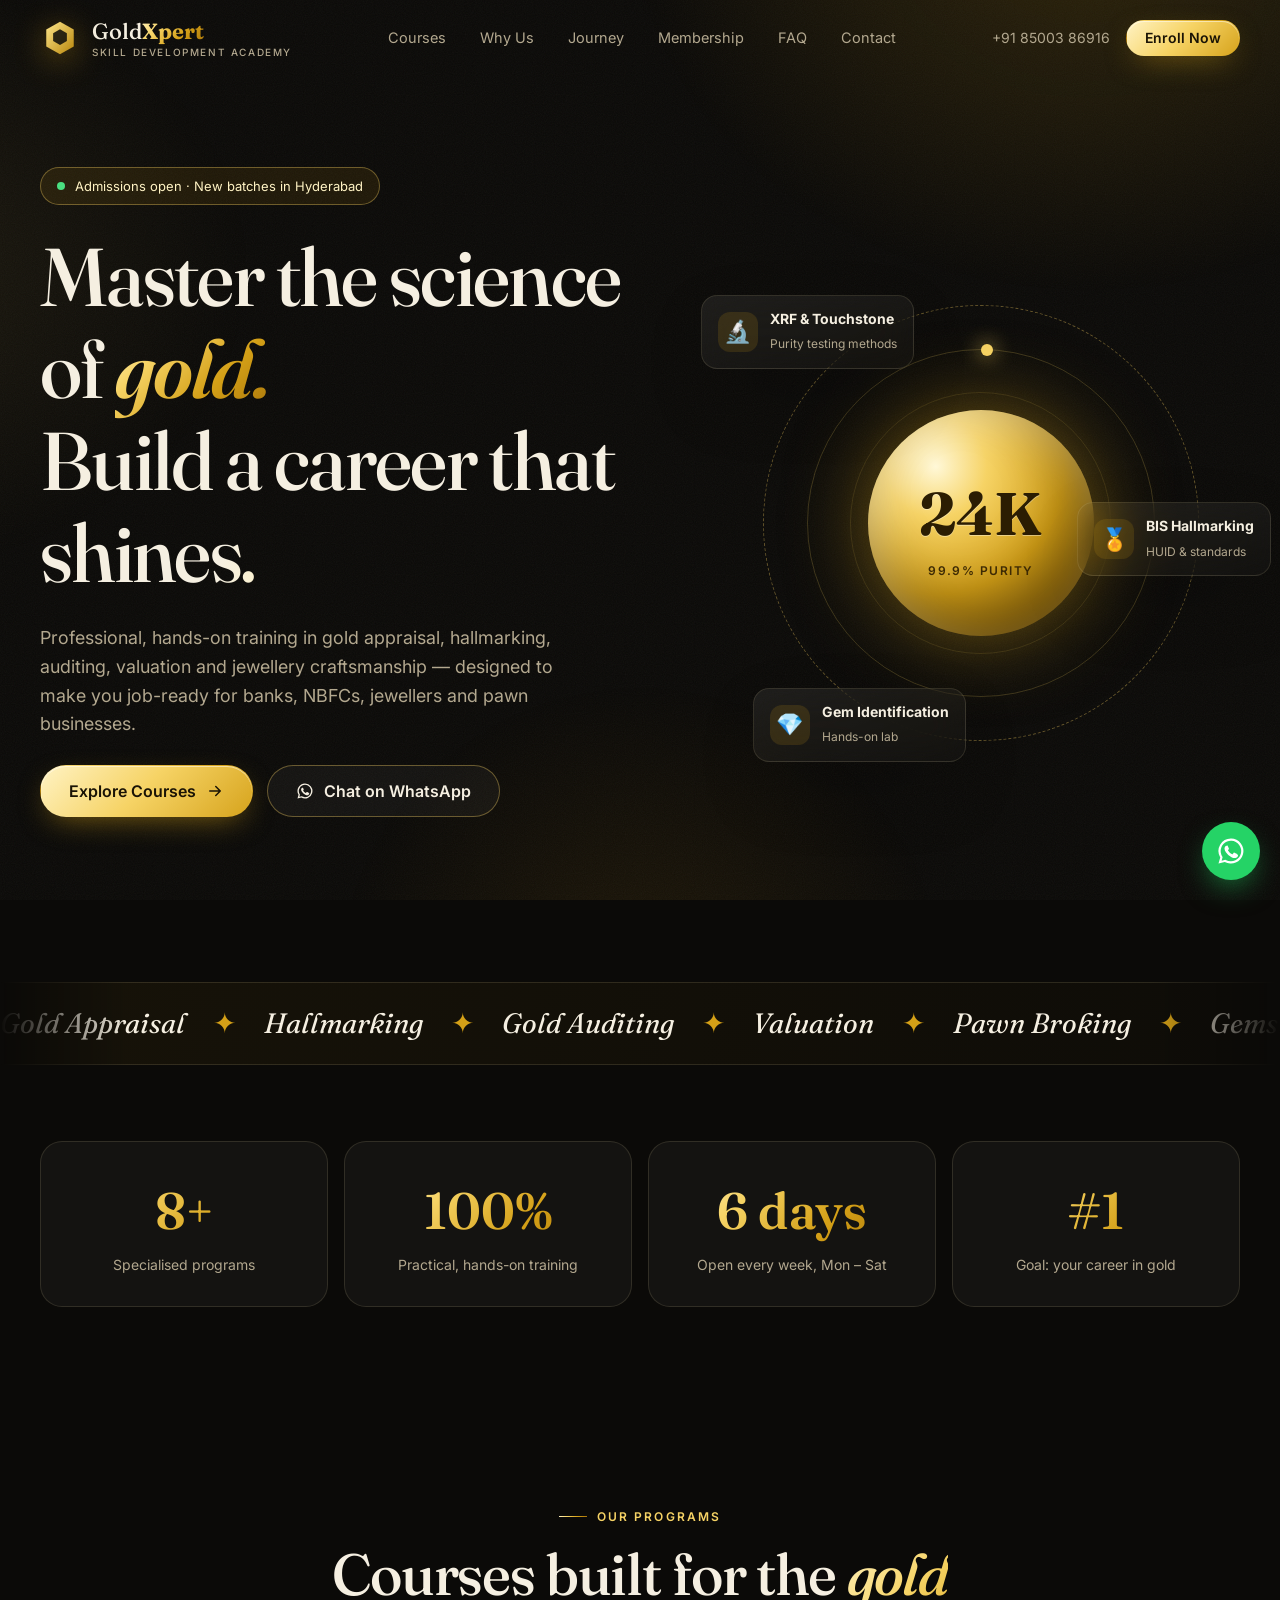
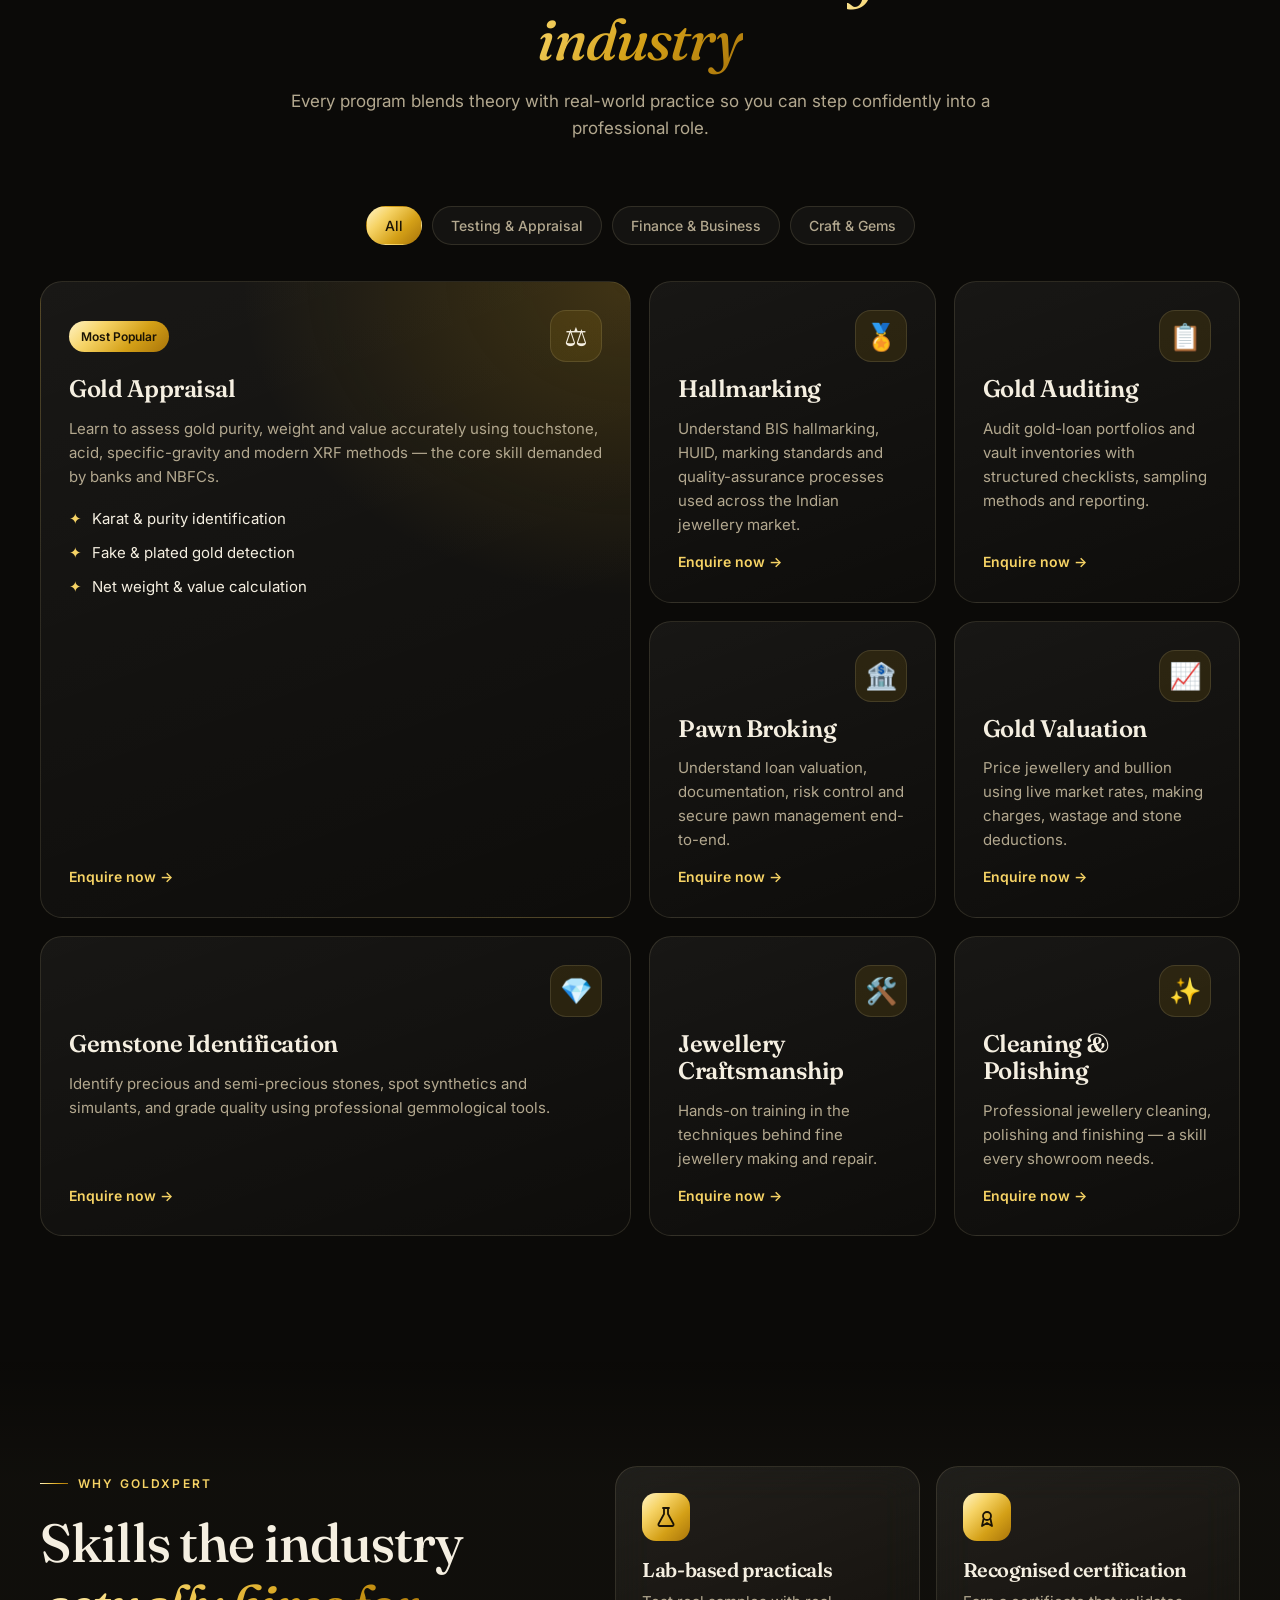
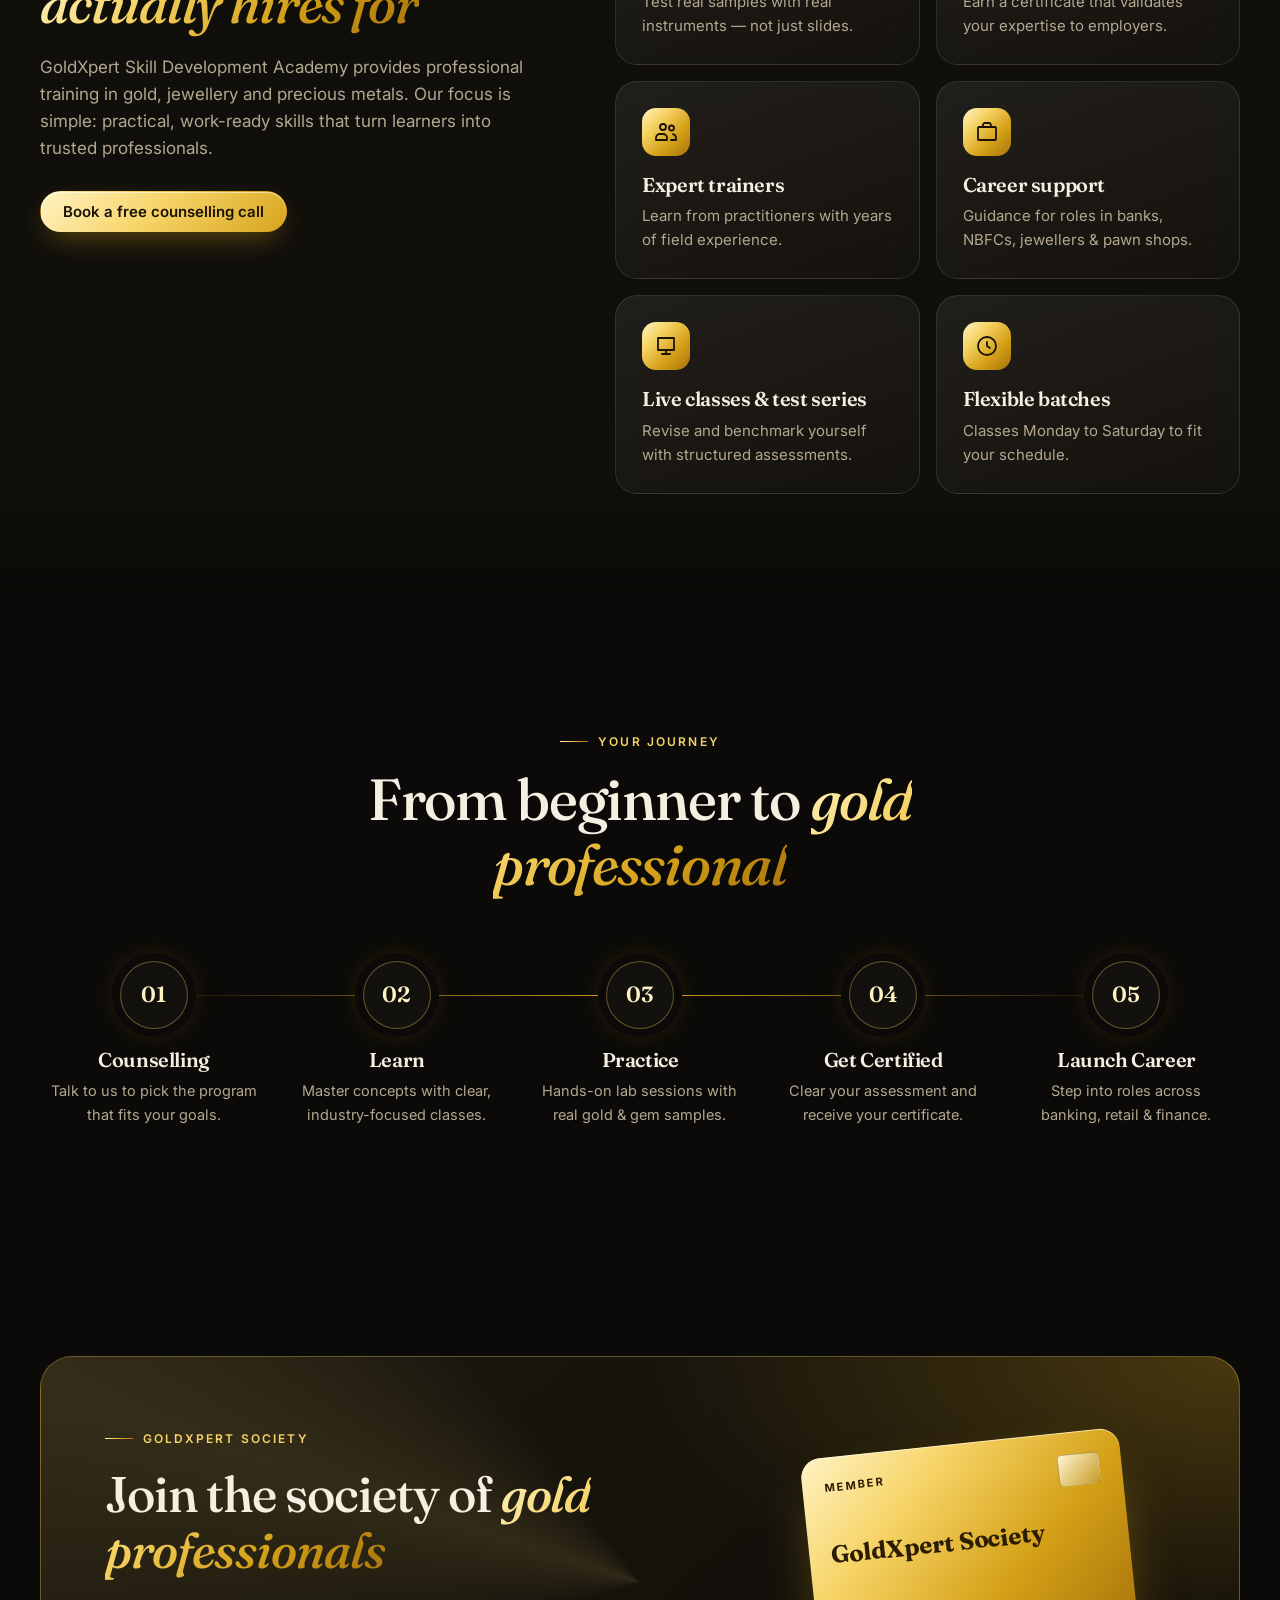
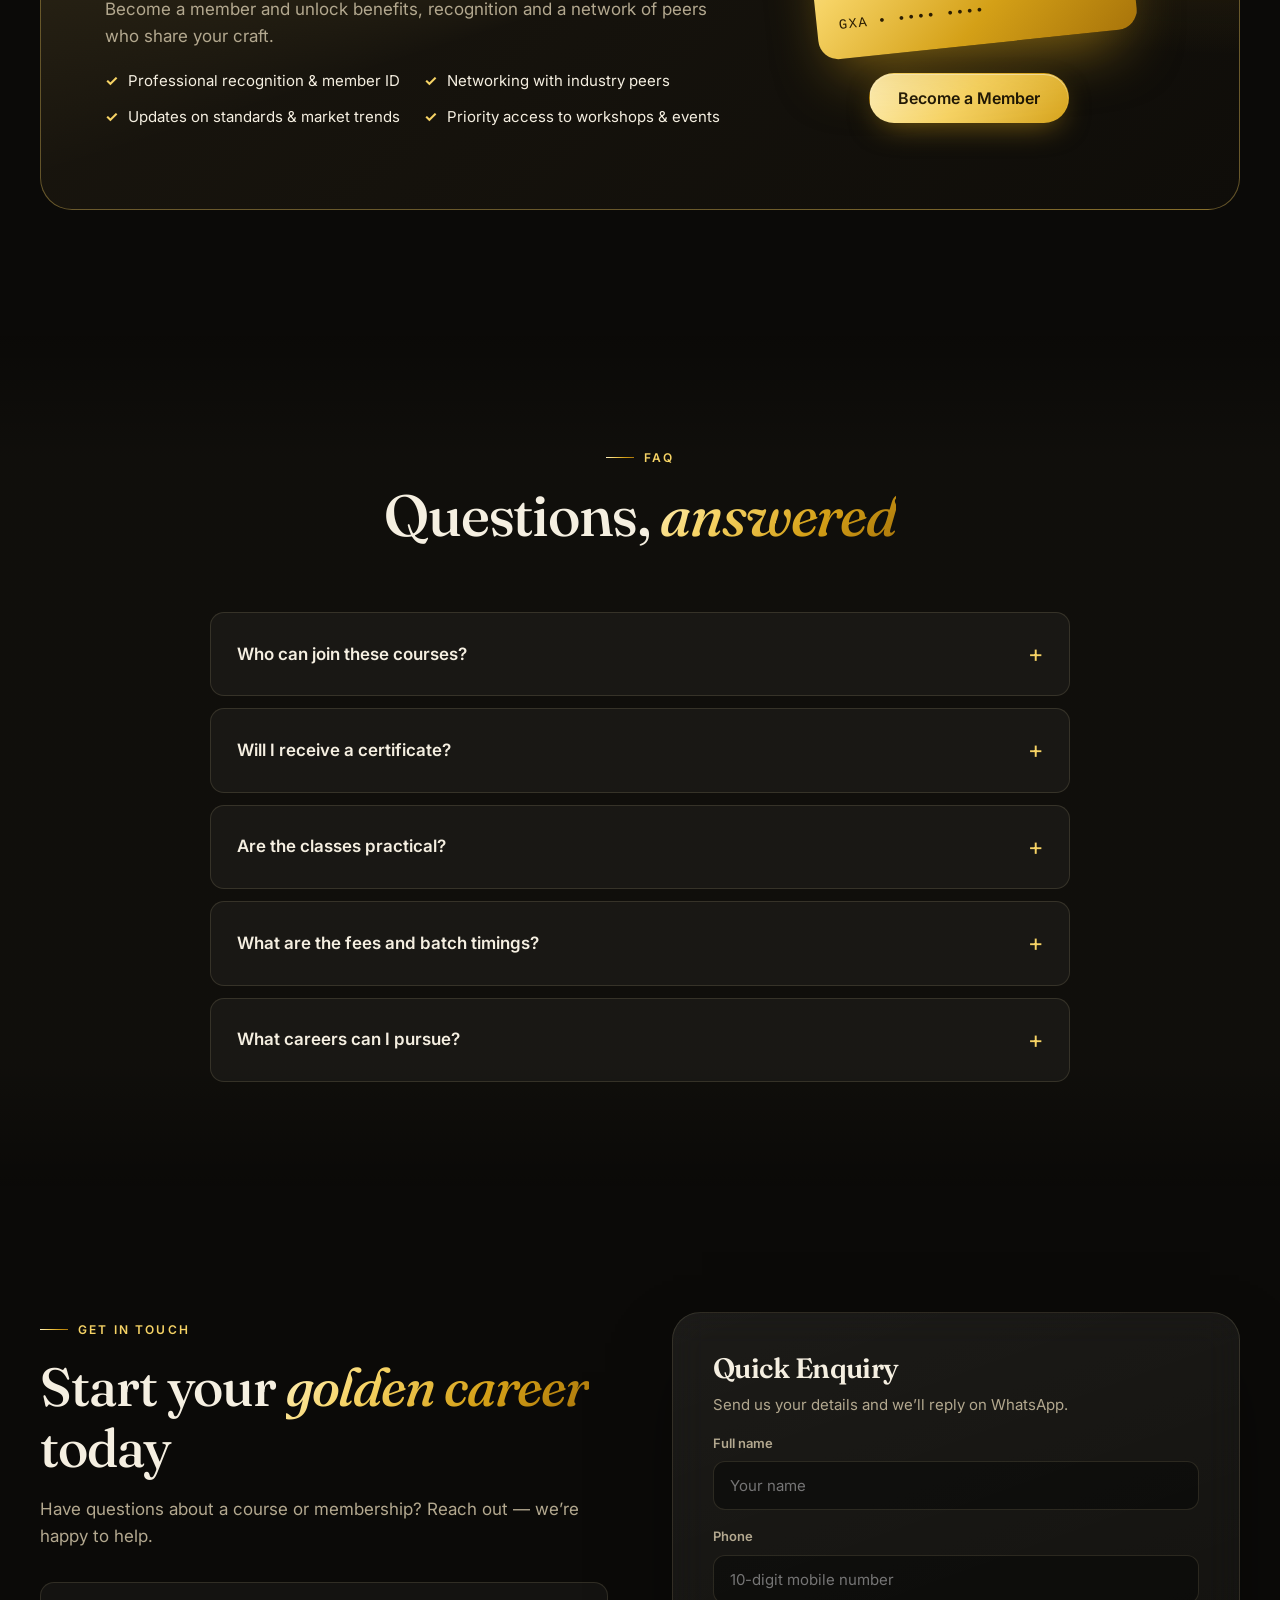
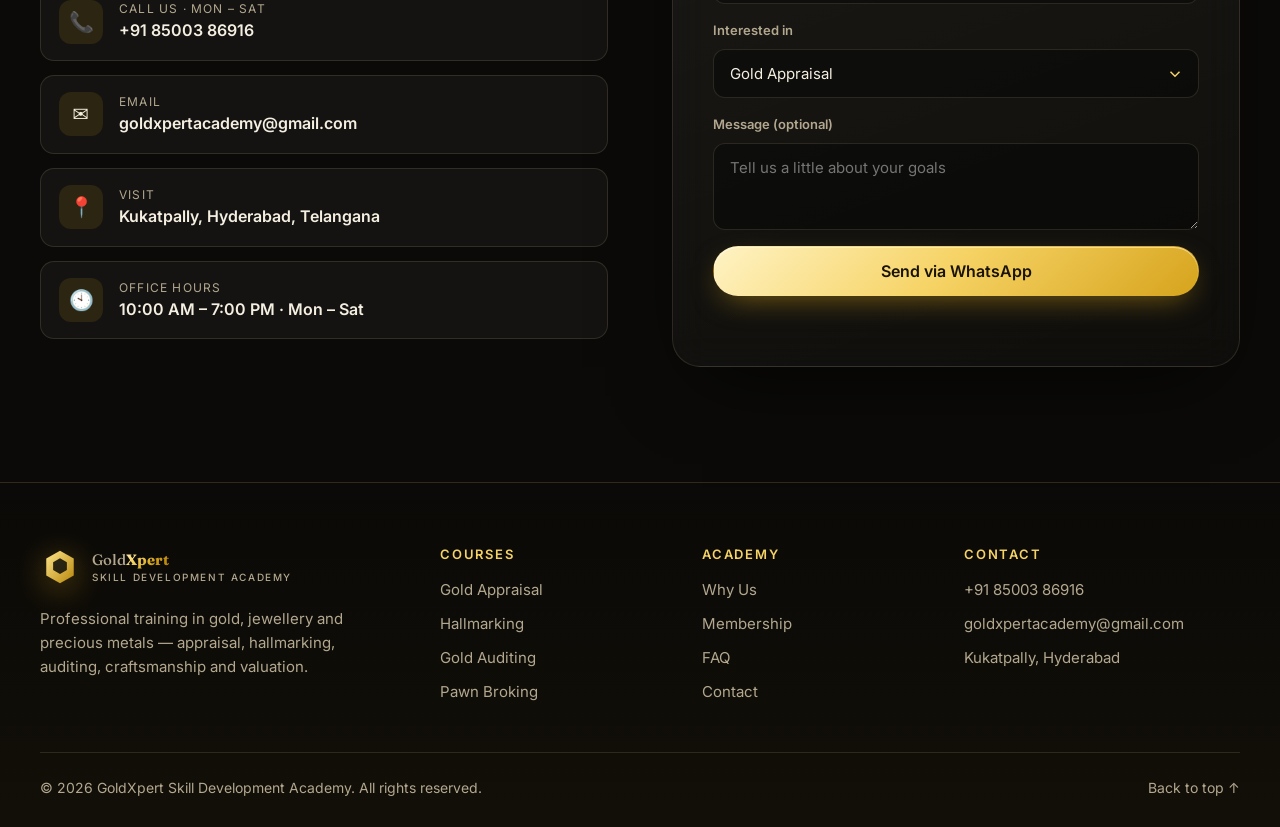
==== index.html @ f08e5801 "Redesign GoldXpert Academy website with modern luxury theme Single-page responsive site: hero, cours" ====
<!DOCTYPE html>
<html lang="en">
<head>
  <meta charset="UTF-8" />
  <meta name="viewport" content="width=device-width, initial-scale=1.0" />
  <title>GoldXpert Skill Development Academy | Gold Appraisal, Hallmarking & Valuation Training</title>
  <meta name="description" content="GoldXpert Skill Development Academy, Hyderabad — professional, practical training in gold appraisal, hallmarking, auditing, valuation, pawn broking, gemstone identification and jewellery craftsmanship." />
  <meta name="theme-color" content="#0b0a08" />
  <meta property="og:title" content="GoldXpert Skill Development Academy" />
  <meta property="og:description" content="Become a certified gold professional. Practical courses in appraisal, hallmarking, auditing & valuation." />
  <meta property="og:type" content="website" />
  <meta property="og:url" content="https://goldxpertacademy.com/" />
  <link rel="icon" href="data:image/svg+xml,<svg xmlns='http://www.w3.org/2000/svg' viewBox='0 0 64 64'><defs><linearGradient id='g' x1='0' y1='0' x2='1' y2='1'><stop offset='0' stop-color='%23fde68a'/><stop offset='1' stop-color='%23b8860b'/></linearGradient></defs><rect width='64' height='64' rx='16' fill='%230b0a08'/><path d='M32 10l18 10v24L32 54 14 44V20z' fill='url(%23g)'/></svg>" />
  <link rel="preconnect" href="https://fonts.googleapis.com" />
  <link rel="preconnect" href="https://fonts.gstatic.com" crossorigin />
  <link href="https://fonts.googleapis.com/css2?family=Fraunces:ital,opsz,wght@0,9..144,400..800;1,9..144,400..700&family=Inter:wght@400;500;600;700&display=swap" rel="stylesheet" />
  <link rel="stylesheet" href="styles.css" />
</head>
<body>
  <div class="bg-noise" aria-hidden="true"></div>
  <div class="bg-glow" aria-hidden="true"></div>

  <!-- ===== Header ===== -->
  <header class="nav" id="top">
    <div class="container nav__inner">
      <a href="#top" class="brand" aria-label="GoldXpert Academy home">
        <span class="brand__mark" aria-hidden="true">
          <svg viewBox="0 0 64 64"><defs><linearGradient id="bm" x1="0" y1="0" x2="1" y2="1"><stop offset="0" stop-color="#fde68a"/><stop offset="1" stop-color="#b8860b"/></linearGradient></defs><path d="M32 6l22 12.5v27L32 58 10 45.5v-27z" fill="url(#bm)"/><path d="M32 18l11 6.3v12.4L32 43l-11-6.3V24.3z" fill="#0b0a08" opacity=".85"/></svg>
        </span>
        <span class="brand__text"><span>Gold<b>Xpert</b></span><small>Skill Development Academy</small></span>
      </a>

      <nav class="nav__links" id="navLinks" aria-label="Primary">
        <a href="#courses">Courses</a>
        <a href="#why">Why Us</a>
        <a href="#journey">Journey</a>
        <a href="#membership">Membership</a>
        <a href="#faq">FAQ</a>
        <a href="#contact">Contact</a>
        <a href="#contact" class="btn btn--gold nav__cta-mobile">Enroll Now</a>
      </nav>

      <div class="nav__actions">
        <a href="tel:+918500386916" class="nav__phone">+91 85003 86916</a>
        <a href="#contact" class="btn btn--gold btn--sm">Enroll Now</a>
        <button class="nav__toggle" id="navToggle" aria-label="Open menu" aria-expanded="false" aria-controls="navLinks">
          <span></span><span></span>
        </button>
      </div>
    </div>
  </header>

  <main>
    <!-- ===== Hero ===== -->
    <section class="hero">
      <div class="container hero__grid">
        <div class="hero__copy">
          <span class="pill reveal"><span class="pill__dot"></span> Admissions open · New batches in Hyderabad</span>
          <h1 class="hero__title reveal">
            Master the science of <em class="text-gold">gold.</em><br />
            Build a career that <span class="shine">shines.</span>
          </h1>
          <p class="hero__lead reveal">
            Professional, hands-on training in gold appraisal, hallmarking, auditing, valuation and
            jewellery craftsmanship — designed to make you job-ready for banks, NBFCs, jewellers and pawn businesses.
          </p>
          <div class="hero__ctas reveal">
            <a href="#courses" class="btn btn--gold btn--lg">Explore Courses
              <svg viewBox="0 0 24 24" aria-hidden="true"><path d="M5 12h14M13 6l6 6-6 6" /></svg>
            </a>
            <a href="https://wa.me/918500386916?text=Hi%20GoldXpert%20Academy%2C%20I%27d%20like%20to%20know%20more%20about%20your%20courses." target="_blank" rel="noopener" class="btn btn--ghost btn--lg">
              <svg viewBox="0 0 24 24" aria-hidden="true" class="ico-fill"><path d="M12 2a10 10 0 00-8.6 15.1L2 22l5-1.3A10 10 0 1012 2zm0 18.2a8.2 8.2 0 01-4.2-1.1l-.3-.2-3 .8.8-2.9-.2-.3A8.2 8.2 0 1112 20.2zm4.5-6.1c-.2-.1-1.5-.7-1.7-.8s-.4-.1-.6.1-.7.8-.8 1-.3.2-.5.1a6.7 6.7 0 01-3.3-2.9c-.3-.4.3-.4.7-1.3.1-.2 0-.3 0-.4l-.8-1.8c-.2-.5-.4-.4-.6-.4h-.5a1 1 0 00-.7.3 3 3 0 00-.9 2.2 5.2 5.2 0 001.1 2.7 11.8 11.8 0 004.5 4c1.7.7 2.3.8 3.2.6a2.7 2.7 0 001.8-1.2 2.2 2.2 0 00.2-1.2c-.1-.1-.3-.2-.5-.3z"/></svg>
              Chat on WhatsApp
            </a>
          </div>
          <ul class="hero__trust reveal">
            <li><svg viewBox="0 0 24 24" aria-hidden="true"><path d="M5 13l4 4L19 7"/></svg> Practical, lab-based learning</li>
            <li><svg viewBox="0 0 24 24" aria-hidden="true"><path d="M5 13l4 4L19 7"/></svg> Certification on completion</li>
            <li><svg viewBox="0 0 24 24" aria-hidden="true"><path d="M5 13l4 4L19 7"/></svg> Placement guidance</li>
          </ul>
        </div>

        <div class="hero__visual reveal" aria-hidden="true">
          <div class="orb">
            <div class="orb__ring orb__ring--1"></div>
            <div class="orb__ring orb__ring--2"></div>
            <div class="orb__ring orb__ring--3"></div>
            <div class="orb__core">
              <span class="orb__karat">24K</span>
              <span class="orb__purity">99.9% Purity</span>
            </div>
          </div>
          <div class="float-card float-card--a glass">
            <span class="float-card__ico">🔬</span>
            <div><b>XRF &amp; Touchstone</b><small>Purity testing methods</small></div>
          </div>
          <div class="float-card float-card--b glass">
            <span class="float-card__ico">🏅</span>
            <div><b>BIS Hallmarking</b><small>HUID &amp; standards</small></div>
          </div>
          <div class="float-card float-card--c glass">
            <span class="float-card__ico">💎</span>
            <div><b>Gem Identification</b><small>Hands-on lab</small></div>
          </div>
        </div>
      </div>
    </section>

    <!-- ===== Marquee ===== -->
    <div class="marquee" aria-hidden="true">
      <div class="marquee__track">
        <span>Gold Appraisal</span><i>✦</i><span>Hallmarking</span><i>✦</i><span>Gold Auditing</span><i>✦</i><span>Valuation</span><i>✦</i><span>Pawn Broking</span><i>✦</i><span>Gemstone Identification</span><i>✦</i><span>Jewellery Craftsmanship</span><i>✦</i><span>Cleaning &amp; Polishing</span><i>✦</i>
        <span>Gold Appraisal</span><i>✦</i><span>Hallmarking</span><i>✦</i><span>Gold Auditing</span><i>✦</i><span>Valuation</span><i>✦</i><span>Pawn Broking</span><i>✦</i><span>Gemstone Identification</span><i>✦</i><span>Jewellery Craftsmanship</span><i>✦</i><span>Cleaning &amp; Polishing</span><i>✦</i>
      </div>
    </div>

    <!-- ===== Highlights ===== -->
    <section class="section section--tight">
      <div class="container stats">
        <div class="stat reveal"><span class="stat__num" data-count="8" data-suffix="+">0</span><span class="stat__label">Specialised programs</span></div>
        <div class="stat reveal"><span class="stat__num" data-count="100" data-suffix="%">0</span><span class="stat__label">Practical, hands-on training</span></div>
        <div class="stat reveal"><span class="stat__num" data-count="6" data-suffix=" days">0</span><span class="stat__label">Open every week, Mon – Sat</span></div>
        <div class="stat reveal"><span class="stat__num" data-count="1" data-prefix="#">0</span><span class="stat__label">Goal: your career in gold</span></div>
      </div>
    </section>

    <!-- ===== Courses ===== -->
    <section class="section" id="courses">
      <div class="container">
        <div class="section__head reveal">
          <span class="eyebrow">Our Programs</span>
          <h2>Courses built for the <em class="text-gold">gold industry</em></h2>
          <p>Every program blends theory with real-world practice so you can step confidently into a professional role.</p>
        </div>

        <div class="filters reveal" role="tablist" aria-label="Filter courses">
          <button class="filter is-active" data-filter="all" role="tab" aria-selected="true">All</button>
          <button class="filter" data-filter="testing" role="tab" aria-selected="false">Testing &amp; Appraisal</button>
          <button class="filter" data-filter="business" role="tab" aria-selected="false">Finance &amp; Business</button>
          <button class="filter" data-filter="craft" role="tab" aria-selected="false">Craft &amp; Gems</button>
        </div>

        <div class="bento">
          <article class="card card--feature reveal" data-cat="testing">
            <div class="card__top"><span class="tag">Most Popular</span><span class="card__ico">⚖️</span></div>
            <h3>Gold Appraisal</h3>
            <p>Learn to assess gold purity, weight and value accurately using touchstone, acid, specific-gravity and modern XRF methods — the core skill demanded by banks and NBFCs.</p>
            <ul class="card__list">
              <li>Karat &amp; purity identification</li>
              <li>Fake &amp; plated gold detection</li>
              <li>Net weight &amp; value calculation</li>
            </ul>
            <a href="#contact" class="card__link" data-course="Gold Appraisal">Enquire now →</a>
          </article>

          <article class="card reveal" data-cat="testing">
            <div class="card__top"><span class="card__ico">🏅</span></div>
            <h3>Hallmarking</h3>
            <p>Understand BIS hallmarking, HUID, marking standards and quality-assurance processes used across the Indian jewellery market.</p>
            <a href="#contact" class="card__link" data-course="Hallmarking">Enquire now →</a>
          </article>

          <article class="card reveal" data-cat="business">
            <div class="card__top"><span class="card__ico">📋</span></div>
            <h3>Gold Auditing</h3>
            <p>Audit gold-loan portfolios and vault inventories with structured checklists, sampling methods and reporting.</p>
            <a href="#contact" class="card__link" data-course="Gold Auditing">Enquire now →</a>
          </article>

          <article class="card reveal" data-cat="business">
            <div class="card__top"><span class="card__ico">🏦</span></div>
            <h3>Pawn Broking</h3>
            <p>Understand loan valuation, documentation, risk control and secure pawn management end-to-end.</p>
            <a href="#contact" class="card__link" data-course="Pawn Broking">Enquire now →</a>
          </article>

          <article class="card reveal" data-cat="business">
            <div class="card__top"><span class="card__ico">📈</span></div>
            <h3>Gold Valuation</h3>
            <p>Price jewellery and bullion using live market rates, making charges, wastage and stone deductions.</p>
            <a href="#contact" class="card__link" data-course="Gold Valuation">Enquire now →</a>
          </article>

          <article class="card card--wide reveal" data-cat="craft">
            <div class="card__top"><span class="card__ico">💎</span></div>
            <h3>Gemstone Identification</h3>
            <p>Identify precious and semi-precious stones, spot synthetics and simulants, and grade quality using professional gemmological tools.</p>
            <a href="#contact" class="card__link" data-course="Gemstone Identification">Enquire now →</a>
          </article>

          <article class="card reveal" data-cat="craft">
            <div class="card__top"><span class="card__ico">🛠️</span></div>
            <h3>Jewellery Craftsmanship</h3>
            <p>Hands-on training in the techniques behind fine jewellery making and repair.</p>
            <a href="#contact" class="card__link" data-course="Jewellery Craftsmanship">Enquire now →</a>
          </article>

          <article class="card reveal" data-cat="craft">
            <div class="card__top"><span class="card__ico">✨</span></div>
            <h3>Cleaning &amp; Polishing</h3>
            <p>Professional jewellery cleaning, polishing and finishing — a skill every showroom needs.</p>
            <a href="#contact" class="card__link" data-course="Jewellery Cleaning & Polishing">Enquire now →</a>
          </article>
        </div>
      </div>
    </section>

    <!-- ===== Why us ===== -->
    <section class="section section--alt" id="why">
      <div class="container why">
        <div class="why__intro reveal">
          <span class="eyebrow">Why GoldXpert</span>
          <h2>Skills the industry <em class="text-gold">actually hires for</em></h2>
          <p>GoldXpert Skill Development Academy provides professional training in gold, jewellery and precious metals. Our focus is simple: practical, work-ready skills that turn learners into trusted professionals.</p>
          <a href="#contact" class="btn btn--gold">Book a free counselling call</a>
        </div>
        <div class="why__grid">
          <div class="feature glass reveal">
            <span class="feature__ico"><svg viewBox="0 0 24 24"><path d="M9 3h6M10 3v6L4.5 19A1.5 1.5 0 006 21h12a1.5 1.5 0 001.5-2L14 9V3"/></svg></span>
            <h4>Lab-based practicals</h4>
            <p>Test real samples with real instruments — not just slides.</p>
          </div>
          <div class="feature glass reveal">
            <span class="feature__ico"><svg viewBox="0 0 24 24"><path d="M12 15a4 4 0 100-8 4 4 0 000 8zM8.5 14l-1.5 7 5-3 5 3-1.5-7"/></svg></span>
            <h4>Recognised certification</h4>
            <p>Earn a certificate that validates your expertise to employers.</p>
          </div>
          <div class="feature glass reveal">
            <span class="feature__ico"><svg viewBox="0 0 24 24"><path d="M17 20h5v-2a4 4 0 00-3-3.9M9 20H2v-2a4 4 0 014-4h3a4 4 0 014 4v2zM12 7a3 3 0 11-6 0 3 3 0 016 0zm8 1a2.5 2.5 0 11-5 0 2.5 2.5 0 015 0z"/></svg></span>
            <h4>Expert trainers</h4>
            <p>Learn from practitioners with years of field experience.</p>
          </div>
          <div class="feature glass reveal">
            <span class="feature__ico"><svg viewBox="0 0 24 24"><path d="M20 7H4a1 1 0 00-1 1v11a1 1 0 001 1h16a1 1 0 001-1V8a1 1 0 00-1-1zM16 7V5a2 2 0 00-2-2h-4a2 2 0 00-2 2v2"/></svg></span>
            <h4>Career support</h4>
            <p>Guidance for roles in banks, NBFCs, jewellers &amp; pawn shops.</p>
          </div>
          <div class="feature glass reveal">
            <span class="feature__ico"><svg viewBox="0 0 24 24"><path d="M4 4h16v12H4zM8 20h8M12 16v4"/></svg></span>
            <h4>Live classes &amp; test series</h4>
            <p>Revise and benchmark yourself with structured assessments.</p>
          </div>
          <div class="feature glass reveal">
            <span class="feature__ico"><svg viewBox="0 0 24 24"><path d="M12 8v4l3 2M21 12a9 9 0 11-18 0 9 9 0 0118 0z"/></svg></span>
            <h4>Flexible batches</h4>
            <p>Classes Monday to Saturday to fit your schedule.</p>
          </div>
        </div>
      </div>
    </section>

    <!-- ===== Journey ===== -->
    <section class="section" id="journey">
      <div class="container">
        <div class="section__head reveal">
          <span class="eyebrow">Your Journey</span>
          <h2>From beginner to <em class="text-gold">gold professional</em></h2>
        </div>
        <ol class="timeline">
          <li class="step reveal"><span class="step__n">01</span><h4>Counselling</h4><p>Talk to us to pick the program that fits your goals.</p></li>
          <li class="step reveal"><span class="step__n">02</span><h4>Learn</h4><p>Master concepts with clear, industry-focused classes.</p></li>
          <li class="step reveal"><span class="step__n">03</span><h4>Practice</h4><p>Hands-on lab sessions with real gold &amp; gem samples.</p></li>
          <li class="step reveal"><span class="step__n">04</span><h4>Get Certified</h4><p>Clear your assessment and receive your certificate.</p></li>
          <li class="step reveal"><span class="step__n">05</span><h4>Launch Career</h4><p>Step into roles across banking, retail &amp; finance.</p></li>
        </ol>
      </div>
    </section>

    <!-- ===== Membership ===== -->
    <section class="section" id="membership">
      <div class="container">
        <div class="membership reveal">
          <div class="membership__shine" aria-hidden="true"></div>
          <div class="membership__copy">
            <span class="eyebrow">GoldXpert Society</span>
            <h2>Join the society of <em class="text-gold">gold professionals</em></h2>
            <p>Become a member and unlock benefits, recognition and a network of peers who share your craft.</p>
            <ul class="membership__list">
              <li>Professional recognition &amp; member ID</li>
              <li>Networking with industry peers</li>
              <li>Updates on standards &amp; market trends</li>
              <li>Priority access to workshops &amp; events</li>
            </ul>
          </div>
          <div class="membership__cta">
            <div class="badge-card">
              <span class="badge-card__label">Member</span>
              <span class="badge-card__name">GoldXpert Society</span>
              <span class="badge-card__chip"></span>
              <span class="badge-card__num">GXA • •••• ••••</span>
            </div>
            <a href="#contact" class="btn btn--gold btn--lg" data-course="Society Membership">Become a Member</a>
          </div>
        </div>
      </div>
    </section>

    <!-- ===== FAQ ===== -->
    <section class="section section--alt" id="faq">
      <div class="container faq">
        <div class="section__head reveal">
          <span class="eyebrow">FAQ</span>
          <h2>Questions, <em class="text-gold">answered</em></h2>
        </div>
        <div class="faq__list">
          <details class="faq__item reveal">
            <summary>Who can join these courses?</summary>
            <p>Anyone interested in a career in the gold and jewellery sector — students, job seekers, bank &amp; NBFC staff, jewellers and entrepreneurs. No prior experience is required.</p>
          </details>
          <details class="faq__item reveal">
            <summary>Will I receive a certificate?</summary>
            <p>Yes. On successful completion of your program and assessment, you receive a GoldXpert Academy certificate.</p>
          </details>
          <details class="faq__item reveal">
            <summary>Are the classes practical?</summary>
            <p>Absolutely. Our training is hands-on — you’ll work with real testing tools and samples during lab sessions.</p>
          </details>
          <details class="faq__item reveal">
            <summary>What are the fees and batch timings?</summary>
            <p>Fees and timings vary by program. Call or WhatsApp us on +91 85003 86916 and we’ll share the latest details.</p>
          </details>
          <details class="faq__item reveal">
            <summary>What careers can I pursue?</summary>
            <p>Gold appraiser, gold-loan officer, gold auditor, hallmarking technician, valuer, pawn-broking professional, or start your own business.</p>
          </details>
        </div>
      </div>
    </section>

    <!-- ===== Contact ===== -->
    <section class="section" id="contact">
      <div class="container contact">
        <div class="contact__info reveal">
          <span class="eyebrow">Get in Touch</span>
          <h2>Start your <em class="text-gold">golden career</em> today</h2>
          <p>Have questions about a course or membership? Reach out — we’re happy to help.</p>
          <ul class="contact__list">
            <li>
              <span class="contact__ico">📞</span>
              <div><small>Call us · Mon – Sat</small><a href="tel:+918500386916">+91 85003 86916</a></div>
            </li>
            <li>
              <span class="contact__ico">✉️</span>
              <div><small>Email</small><a href="mailto:goldxpertacademy@gmail.com">goldxpertacademy@gmail.com</a></div>
            </li>
            <li>
              <span class="contact__ico">📍</span>
              <div><small>Visit</small><span>Kukatpally, Hyderabad, Telangana</span></div>
            </li>
            <li>
              <span class="contact__ico">🕙</span>
              <div><small>Office hours</small><span>10:00 AM – 7:00 PM · Mon – Sat</span></div>
            </li>
          </ul>
        </div>

        <form class="form glass reveal" id="enquiryForm" novalidate>
          <h3>Quick Enquiry</h3>
          <p class="form__sub">Send us your details and we’ll reply on WhatsApp.</p>
          <label class="field">
            <span>Full name</span>
            <input type="text" name="name" required autocomplete="name" placeholder="Your name" />
          </label>
          <label class="field">
            <span>Phone</span>
            <input type="tel" name="phone" required autocomplete="tel" placeholder="10-digit mobile number" pattern="[0-9+\s-]{10,15}" />
          </label>
          <label class="field">
            <span>Interested in</span>
            <select name="course" id="courseSelect">
              <option>Gold Appraisal</option>
              <option>Hallmarking</option>
              <option>Gold Auditing</option>
              <option>Pawn Broking</option>
              <option>Gold Valuation</option>
              <option>Gemstone Identification</option>
              <option>Jewellery Craftsmanship</option>
              <option>Jewellery Cleaning &amp; Polishing</option>
              <option>Society Membership</option>
            </select>
          </label>
          <label class="field">
            <span>Message (optional)</span>
            <textarea name="message" rows="3" placeholder="Tell us a little about your goals"></textarea>
          </label>
          <button type="submit" class="btn btn--gold btn--lg btn--block">Send via WhatsApp</button>
          <p class="form__error" id="formError" role="alert"></p>
        </form>
      </div>
    </section>
  </main>

  <!-- ===== Footer ===== -->
  <footer class="footer">
    <div class="container footer__grid">
      <div>
        <a href="#top" class="brand">
          <span class="brand__mark" aria-hidden="true">
            <svg viewBox="0 0 64 64"><path d="M32 6l22 12.5v27L32 58 10 45.5v-27z" fill="url(#bm)"/><path d="M32 18l11 6.3v12.4L32 43l-11-6.3V24.3z" fill="#0b0a08" opacity=".85"/></svg>
          </span>
          <span class="brand__text"><span>Gold<b>Xpert</b></span><small>Skill Development Academy</small></span>
        </a>
        <p class="footer__about">Professional training in gold, jewellery and precious metals — appraisal, hallmarking, auditing, craftsmanship and valuation.</p>
      </div>
      <div>
        <h5>Courses</h5>
        <a href="#courses">Gold Appraisal</a>
        <a href="#courses">Hallmarking</a>
        <a href="#courses">Gold Auditing</a>
        <a href="#courses">Pawn Broking</a>
      </div>
      <div>
        <h5>Academy</h5>
        <a href="#why">Why Us</a>
        <a href="#membership">Membership</a>
        <a href="#faq">FAQ</a>
        <a href="#contact">Contact</a>
      </div>
      <div>
        <h5>Contact</h5>
        <a href="tel:+918500386916">+91 85003 86916</a>
        <a href="mailto:goldxpertacademy@gmail.com">goldxpertacademy@gmail.com</a>
        <span>Kukatpally, Hyderabad</span>
      </div>
    </div>
    <div class="container footer__bottom">
      <span>© <span id="year"></span> GoldXpert Skill Development Academy. All rights reserved.</span>
      <a href="#top">Back to top ↑</a>
    </div>
  </footer>

  <a href="https://wa.me/918500386916" class="wa-float" target="_blank" rel="noopener" aria-label="Chat on WhatsApp">
    <svg viewBox="0 0 24 24" aria-hidden="true"><path d="M12 2a10 10 0 00-8.6 15.1L2 22l5-1.3A10 10 0 1012 2zm0 18.2a8.2 8.2 0 01-4.2-1.1l-.3-.2-3 .8.8-2.9-.2-.3A8.2 8.2 0 1112 20.2zm4.5-6.1c-.2-.1-1.5-.7-1.7-.8s-.4-.1-.6.1-.7.8-.8 1-.3.2-.5.1a6.7 6.7 0 01-3.3-2.9c-.3-.4.3-.4.7-1.3.1-.2 0-.3 0-.4l-.8-1.8c-.2-.5-.4-.4-.6-.4h-.5a1 1 0 00-.7.3 3 3 0 00-.9 2.2 5.2 5.2 0 001.1 2.7 11.8 11.8 0 004.5 4c1.7.7 2.3.8 3.2.6a2.7 2.7 0 001.8-1.2 2.2 2.2 0 00.2-1.2c-.1-.1-.3-.2-.5-.3z"/></svg>
  </a>

  <script src="script.js" defer></script>
</body>
</html>
---- styles.css ----
/* =========================================================
   GoldXpert Skill Development Academy — 2026 redesign
   Dark luxury · gold gradients · glassmorphism · bento grid
   ========================================================= */

:root {
  --bg: #0b0a08;
  --bg-2: #13110d;
  --surface: rgba(255, 255, 255, 0.04);
  --surface-2: rgba(255, 255, 255, 0.07);
  --border: rgba(255, 236, 179, 0.12);
  --border-strong: rgba(255, 214, 102, 0.35);
  --text: #f5efe1;
  --muted: #b3a88f;
  --gold-1: #fff3c4;
  --gold-2: #f6d365;
  --gold-3: #d4a017;
  --gold-4: #a8740a;
  --gold-grad: linear-gradient(135deg, var(--gold-1) 0%, var(--gold-2) 30%, var(--gold-3) 65%, var(--gold-4) 100%);
  --radius: 22px;
  --radius-sm: 14px;
  --shadow: 0 30px 80px -30px rgba(0, 0, 0, 0.8);
  --ease: cubic-bezier(0.22, 1, 0.36, 1);
  --serif: "Fraunces", Georgia, serif;
  --sans: "Inter", system-ui, -apple-system, "Segoe UI", sans-serif;
}

*, *::before, *::after { box-sizing: border-box; }
html { scroll-behavior: smooth; scroll-padding-top: 90px; }
body {
  margin: 0;
  font-family: var(--sans);
  font-size: 16px;
  line-height: 1.6;
  color: var(--text);
  background: var(--bg);
  overflow-x: hidden;
  -webkit-font-smoothing: antialiased;
}
img, svg { display: block; max-width: 100%; }
a { color: inherit; text-decoration: none; }
h1, h2, h3, h4, h5 { margin: 0; font-family: var(--serif); font-weight: 600; line-height: 1.12; letter-spacing: -0.02em; }
p { margin: 0; }
::selection { background: var(--gold-3); color: #000; }

.container { width: min(1200px, 100% - 32px); margin-inline: auto; }

/* ---------- Background FX ---------- */
.bg-glow {
  position: fixed; inset: 0; z-index: -2; pointer-events: none;
  background:
    radial-gradient(60vw 50vw at 85% -10%, rgba(212, 160, 23, 0.18), transparent 60%),
    radial-gradient(50vw 40vw at -10% 30%, rgba(246, 211, 101, 0.08), transparent 60%),
    radial-gradient(40vw 40vw at 50% 110%, rgba(168, 116, 10, 0.12), transparent 60%);
}
.bg-noise {
  position: fixed; inset: 0; z-index: -1; pointer-events: none; opacity: 0.05;
  background-image: url("data:image/svg+xml,%3Csvg xmlns='http://www.w3.org/2000/svg' width='160' height='160'%3E%3Cfilter id='n'%3E%3CfeTurbulence type='fractalNoise' baseFrequency='.9' numOctaves='3'/%3E%3C/filter%3E%3Crect width='100%25' height='100%25' filter='url(%23n)'/%3E%3C/svg%3E");
}

/* ---------- Utilities ---------- */
.text-gold {
  font-style: italic;
  background: var(--gold-grad);
  -webkit-background-clip: text; background-clip: text;
  color: transparent;
}
.shine {
  background: linear-gradient(110deg, var(--text) 35%, var(--gold-1) 48%, var(--gold-2) 52%, var(--text) 65%);
  background-size: 250% 100%;
  -webkit-background-clip: text; background-clip: text; color: transparent;
  animation: shine 4.5s linear infinite;
}
@keyframes shine { from { background-position: 150% 0; } to { background-position: -100% 0; } }

.glass {
  background: linear-gradient(160deg, rgba(255, 255, 255, 0.07), rgba(255, 255, 255, 0.02));
  border: 1px solid var(--border);
  backdrop-filter: blur(18px) saturate(140%);
  -webkit-backdrop-filter: blur(18px) saturate(140%);
}
.eyebrow {
  display: inline-flex; align-items: center; gap: 10px;
  font-size: 12px; font-weight: 600; letter-spacing: 0.18em; text-transform: uppercase;
  color: var(--gold-2);
}
.eyebrow::before { content: ""; width: 28px; height: 1px; background: var(--gold-grad); }

/* ---------- Buttons ---------- */
.btn {
  --pad: 12px 22px;
  display: inline-flex; align-items: center; justify-content: center; gap: 10px;
  padding: var(--pad); border-radius: 999px; border: 1px solid transparent;
  font: 600 15px/1 var(--sans); cursor: pointer; white-space: nowrap;
  transition: transform 0.35s var(--ease), box-shadow 0.35s var(--ease), background 0.35s;
}
.btn svg { width: 18px; height: 18px; fill: none; stroke: currentColor; stroke-width: 2; stroke-linecap: round; stroke-linejoin: round; }
.btn svg.ico-fill { fill: currentColor; stroke: none; }
.btn--gold {
  color: #1a1305; background: var(--gold-grad); background-size: 160% 160%;
  box-shadow: 0 10px 30px -10px rgba(212, 160, 23, 0.6), inset 0 1px 0 rgba(255, 255, 255, 0.5);
}
.btn--gold:hover { transform: translateY(-2px); background-position: 100% 0; box-shadow: 0 18px 40px -12px rgba(212, 160, 23, 0.75), inset 0 1px 0 rgba(255,255,255,.5); }
.btn--ghost { color: var(--text); border-color: var(--border-strong); background: var(--surface); }
.btn--ghost:hover { transform: translateY(-2px); background: var(--surface-2); }
.btn--sm { --pad: 10px 18px; font-size: 14px; }
.btn--lg { --pad: 16px 28px; font-size: 16px; }
.btn--block { width: 100%; }

/* ---------- Pill ---------- */
.pill {
  display: inline-flex; align-items: center; gap: 10px;
  padding: 8px 16px; border-radius: 999px;
  font-size: 13px; color: var(--gold-1);
  background: rgba(212, 160, 23, 0.1); border: 1px solid var(--border-strong);
}
.pill__dot { width: 8px; height: 8px; border-radius: 50%; background: #4ade80; box-shadow: 0 0 0 0 rgba(74, 222, 128, 0.7); animation: pulse 2s infinite; }
@keyframes pulse { 70% { box-shadow: 0 0 0 10px rgba(74, 222, 128, 0); } 100% { box-shadow: 0 0 0 0 rgba(74, 222, 128, 0); } }

/* ---------- Nav ---------- */
.nav {
  position: sticky; top: 0; z-index: 50;
  transition: background 0.4s, border-color 0.4s, backdrop-filter 0.4s;
  border-bottom: 1px solid transparent;
}
.nav.is-scrolled {
  background: rgba(11, 10, 8, 0.72);
  backdrop-filter: blur(16px); -webkit-backdrop-filter: blur(16px);
  border-bottom-color: var(--border);
}
.nav__inner { display: flex; align-items: center; justify-content: space-between; gap: 24px; height: 76px; }
.brand { display: inline-flex; align-items: center; gap: 12px; }
.brand__mark { width: 40px; height: 40px; filter: drop-shadow(0 6px 16px rgba(212, 160, 23, 0.45)); }
.brand__text { font-family: var(--serif); font-size: 22px; font-weight: 500; line-height: 1; display: flex; flex-direction: column; }
.brand__text b { font-weight: 700; background: var(--gold-grad); -webkit-background-clip: text; background-clip: text; color: transparent; }
.brand__text small { font-family: var(--sans); font-size: 10px; letter-spacing: 0.16em; text-transform: uppercase; color: var(--muted); margin-top: 5px; }
.nav__links { display: flex; gap: 6px; }
.nav__links a { padding: 8px 14px; border-radius: 999px; font-size: 14.5px; color: var(--muted); transition: color 0.25s, background 0.25s; }
.nav__links a:hover { color: var(--text); background: var(--surface-2); }
.nav__links .nav__cta-mobile { display: none; }
.nav__actions { display: flex; align-items: center; gap: 16px; }
.nav__phone { font-size: 14px; color: var(--muted); }
.nav__phone:hover { color: var(--gold-2); }
.nav__toggle { display: none; width: 44px; height: 44px; border-radius: 12px; border: 1px solid var(--border); background: var(--surface); cursor: pointer; position: relative; }
.nav__toggle span { position: absolute; left: 12px; right: 12px; height: 2px; background: var(--text); border-radius: 2px; transition: transform 0.35s var(--ease), top 0.35s var(--ease); }
.nav__toggle span:first-child { top: 17px; }
.nav__toggle span:last-child { top: 25px; }
.nav__toggle[aria-expanded="true"] span:first-child { top: 21px; transform: rotate(45deg); }
.nav__toggle[aria-expanded="true"] span:last-child { top: 21px; transform: rotate(-45deg); }

/* ---------- Hero ---------- */
.hero { padding: clamp(40px, 7vw, 100px) 0 clamp(60px, 8vw, 110px); }
.hero__grid { display: grid; grid-template-columns: 1.1fr 0.9fr; gap: 48px; align-items: center; }
.hero__copy > * + * { margin-top: 26px; }
.hero__title { font-size: clamp(42px, 6.4vw, 84px); font-weight: 500; }
.hero__title em { font-weight: 600; }
.hero__lead { font-size: clamp(16px, 1.4vw, 19px); color: var(--muted); max-width: 560px; }
.hero__ctas { display: flex; flex-wrap: wrap; gap: 14px; }
.hero__trust { list-style: none; padding: 0; display: flex; flex-wrap: wrap; gap: 10px 24px; font-size: 14px; color: var(--muted); }
.hero__trust li { display: flex; align-items: center; gap: 8px; }
.hero__trust svg { width: 18px; height: 18px; fill: none; stroke: var(--gold-2); stroke-width: 2.4; stroke-linecap: round; stroke-linejoin: round; }

.hero__visual { position: relative; aspect-ratio: 1; max-width: 520px; width: 100%; margin-inline: auto; }
.orb { position: absolute; inset: 8%; display: grid; place-items: center; }
.orb__ring { position: absolute; border-radius: 50%; border: 1px solid var(--border-strong); }
.orb__ring--1 { inset: 0; border-style: dashed; animation: spin 40s linear infinite; }
.orb__ring--2 { inset: 10%; border-color: rgba(246, 211, 101, 0.2); animation: spin 28s linear infinite reverse; }
.orb__ring--2::after { content: ""; position: absolute; top: -6px; left: 50%; width: 12px; height: 12px; border-radius: 50%; background: var(--gold-2); box-shadow: 0 0 20px var(--gold-2); }
.orb__ring--3 { inset: 20%; border-color: rgba(246, 211, 101, 0.12); }
@keyframes spin { to { transform: rotate(360deg); } }
.orb__core {
  position: relative; width: 52%; aspect-ratio: 1; border-radius: 50%;
  display: flex; flex-direction: column; align-items: center; justify-content: center;
  background:
    radial-gradient(circle at 30% 25%, #fff8d6 0%, #f6d365 22%, #d4a017 55%, #7a5205 100%);
  box-shadow: 0 0 80px rgba(212, 160, 23, 0.5), inset -20px -30px 60px rgba(0, 0, 0, 0.35), inset 10px 15px 40px rgba(255, 255, 255, 0.35);
  animation: float 6s ease-in-out infinite;
}
.orb__karat { font-family: var(--serif); font-size: clamp(36px, 5vw, 60px); font-weight: 700; color: #2b1d02; text-shadow: 0 1px 0 rgba(255, 255, 255, 0.4); }
.orb__purity { font-size: 12px; font-weight: 600; letter-spacing: 0.12em; text-transform: uppercase; color: #3d2a04; }
@keyframes float { 50% { transform: translateY(-14px); } }

.float-card {
  position: absolute; display: flex; align-items: center; gap: 12px;
  padding: 12px 16px; border-radius: 16px; box-shadow: var(--shadow);
  animation: float 7s ease-in-out infinite;
}
.float-card b { display: block; font-size: 14px; }
.float-card small { font-size: 12px; color: var(--muted); }
.float-card__ico { font-size: 22px; width: 40px; height: 40px; display: grid; place-items: center; border-radius: 12px; background: rgba(212, 160, 23, 0.15); }
.float-card--a { top: 6%; left: -4%; animation-delay: -1s; }
.float-card--b { top: 46%; right: -6%; animation-delay: -3s; }
.float-card--c { bottom: 4%; left: 6%; animation-delay: -5s; }

/* ---------- Marquee ---------- */
.marquee { overflow: hidden; border-block: 1px solid var(--border); background: linear-gradient(90deg, rgba(212,160,23,.06), rgba(212,160,23,.02)); padding: 18px 0; -webkit-mask-image: linear-gradient(90deg, transparent, #000 10%, #000 90%, transparent); mask-image: linear-gradient(90deg, transparent, #000 10%, #000 90%, transparent); }
.marquee__track { display: flex; gap: 28px; width: max-content; animation: marquee 40s linear infinite; font-family: var(--serif); font-size: clamp(20px, 2.4vw, 28px); font-style: italic; white-space: nowrap; }
.marquee__track i { color: var(--gold-3); font-style: normal; }
@keyframes marquee { to { transform: translateX(-50%); } }

/* ---------- Sections ---------- */
.section { padding: clamp(70px, 9vw, 130px) 0; position: relative; }
.section--tight { padding: clamp(50px, 6vw, 80px) 0; }
.section--alt { background: linear-gradient(180deg, transparent, rgba(255, 236, 179, 0.025) 15%, rgba(255, 236, 179, 0.025) 85%, transparent); }
.section__head { text-align: center; max-width: 720px; margin: 0 auto clamp(40px, 5vw, 64px); }
.section__head h2 { font-size: clamp(34px, 4.6vw, 58px); font-weight: 500; margin-top: 16px; }
.section__head p { color: var(--muted); margin-top: 16px; font-size: 17px; }

/* ---------- Stats ---------- */
.stats { display: grid; grid-template-columns: repeat(4, 1fr); gap: 16px; }
.stat { padding: 28px; border-radius: var(--radius); border: 1px solid var(--border); background: var(--surface); text-align: center; }
.stat__num { display: block; font-family: var(--serif); font-size: clamp(36px, 4vw, 52px); font-weight: 600; background: var(--gold-grad); -webkit-background-clip: text; background-clip: text; color: transparent; }
.stat__label { font-size: 14px; color: var(--muted); }

/* ---------- Filters ---------- */
.filters { display: flex; flex-wrap: wrap; justify-content: center; gap: 10px; margin-bottom: 36px; }
.filter { padding: 10px 18px; border-radius: 999px; border: 1px solid var(--border); background: var(--surface); color: var(--muted); font: 500 14px var(--sans); cursor: pointer; transition: all 0.3s var(--ease); }
.filter:hover { color: var(--text); border-color: var(--border-strong); }
.filter.is-active { color: #1a1305; background: var(--gold-grad); border-color: transparent; }

/* ---------- Bento / Cards ---------- */
.bento { display: grid; grid-template-columns: repeat(4, 1fr); grid-auto-rows: minmax(220px, auto); gap: 18px; }
.card {
  position: relative; display: flex; flex-direction: column; gap: 14px;
  padding: 28px; border-radius: var(--radius); overflow: hidden;
  background: linear-gradient(160deg, rgba(255, 255, 255, 0.055), rgba(255, 255, 255, 0.015));
  border: 1px solid var(--border);
  transition: transform 0.5s var(--ease), border-color 0.4s, opacity 0.4s;
}
.card::before {
  content: ""; position: absolute; inset: 0; pointer-events: none; opacity: 0; transition: opacity 0.4s;
  background: radial-gradient(380px circle at var(--mx, 50%) var(--my, 50%), rgba(246, 211, 101, 0.14), transparent 45%);
}
.card:hover { transform: translateY(-6px); border-color: var(--border-strong); }
.card:hover::before { opacity: 1; }
.card.is-hidden { display: none; }
.card--feature { grid-column: span 2; grid-row: span 2; background: radial-gradient(120% 90% at 100% 0%, rgba(212, 160, 23, 0.22), transparent 55%), linear-gradient(160deg, rgba(255, 255, 255, 0.06), rgba(255, 255, 255, 0.015)); }
.card--feature h3 { font-size: clamp(30px, 3vw, 42px); }
.card--wide { grid-column: span 2; }
.card__top { display: flex; justify-content: space-between; align-items: center; }
.card__ico { width: 52px; height: 52px; display: grid; place-items: center; font-size: 26px; border-radius: 16px; background: rgba(212, 160, 23, 0.12); border: 1px solid var(--border); margin-left: auto; }
.card h3 { font-size: 24px; font-weight: 600; }
.card p { color: var(--muted); font-size: 15px; }
.card__list { list-style: none; padding: 0; margin: 4px 0 0; display: grid; gap: 10px; }
.card__list li { display: flex; gap: 10px; align-items: center; font-size: 15px; }
.card__list li::before { content: "✦"; color: var(--gold-2); }
.card__link { margin-top: auto; font-weight: 600; font-size: 14px; color: var(--gold-2); transition: letter-spacing 0.3s var(--ease); }
.card__link:hover { letter-spacing: 0.03em; }
.tag { font-size: 12px; font-weight: 600; padding: 6px 12px; border-radius: 999px; color: #1a1305; background: var(--gold-grad); }

/* ---------- Why ---------- */
.why { display: grid; grid-template-columns: 0.9fr 1.1fr; gap: clamp(32px, 5vw, 72px); align-items: start; }
.why__intro { position: sticky; top: 120px; }
.why__intro > * + * { margin-top: 20px; }
.why__intro h2 { font-size: clamp(34px, 4.2vw, 54px); font-weight: 500; }
.why__intro p { color: var(--muted); font-size: 17px; }
.why__intro .btn { margin-top: 28px; }
.why__grid { display: grid; grid-template-columns: repeat(2, 1fr); gap: 16px; }
.feature { padding: 26px; border-radius: var(--radius); transition: transform 0.45s var(--ease), border-color 0.4s; }
.feature:hover { transform: translateY(-4px); border-color: var(--border-strong); }
.feature__ico { width: 48px; height: 48px; display: grid; place-items: center; border-radius: 14px; background: var(--gold-grad); margin-bottom: 18px; }
.feature__ico svg { width: 24px; height: 24px; fill: none; stroke: #1a1305; stroke-width: 1.8; stroke-linecap: round; stroke-linejoin: round; }
.feature h4 { font-size: 20px; margin-bottom: 8px; }
.feature p { color: var(--muted); font-size: 15px; }

/* ---------- Timeline ---------- */
.timeline { list-style: none; padding: 0; margin: 0; display: grid; grid-template-columns: repeat(5, 1fr); gap: 16px; position: relative; }
.timeline::before { content: ""; position: absolute; top: 34px; left: 8%; right: 8%; height: 1px; background: linear-gradient(90deg, transparent, var(--gold-3), transparent); }
.step { position: relative; text-align: center; padding: 0 8px; }
.step__n { position: relative; z-index: 1; display: inline-grid; place-items: center; width: 68px; height: 68px; border-radius: 50%; font-family: var(--serif); font-size: 22px; font-weight: 600; color: var(--gold-1); background: var(--bg-2); border: 1px solid var(--border-strong); box-shadow: 0 0 0 8px var(--bg), 0 0 30px rgba(212, 160, 23, 0.25); margin-bottom: 20px; }
.step h4 { font-size: 20px; margin-bottom: 8px; }
.step p { color: var(--muted); font-size: 14.5px; }

/* ---------- Membership ---------- */
.membership {
  position: relative; overflow: hidden;
  display: grid; grid-template-columns: 1.2fr 0.8fr; gap: 40px; align-items: center;
  padding: clamp(32px, 5vw, 64px); border-radius: 32px;
  background: radial-gradient(90% 120% at 100% 0%, rgba(212, 160, 23, 0.28), transparent 55%), linear-gradient(140deg, #1b170f, #0f0d09);
  border: 1px solid var(--border-strong);
}
.membership__shine { position: absolute; inset: -50%; background: conic-gradient(from 0deg, transparent 0 70%, rgba(246, 211, 101, 0.12) 80%, transparent 90%); animation: spin 14s linear infinite; pointer-events: none; }
.membership__copy, .membership__cta { position: relative; }
.membership__copy > * + * { margin-top: 18px; }
.membership h2 { font-size: clamp(32px, 4vw, 50px); font-weight: 500; }
.membership p { color: var(--muted); font-size: 17px; }
.membership__list { list-style: none; padding: 0; display: grid; grid-template-columns: repeat(2, 1fr); gap: 12px 20px; }
.membership__list li { display: flex; gap: 10px; font-size: 15px; }
.membership__list li::before { content: "✓"; color: var(--gold-2); font-weight: 700; }
.membership__cta { display: flex; flex-direction: column; align-items: center; gap: 28px; }
.badge-card {
  width: min(320px, 100%); aspect-ratio: 1.586; border-radius: 20px; padding: 22px;
  display: grid; grid-template-rows: auto 1fr auto; position: relative;
  background: var(--gold-grad); color: #2b1d02;
  box-shadow: 0 30px 60px -20px rgba(212, 160, 23, 0.6), inset 0 1px 0 rgba(255, 255, 255, 0.6);
  transform: rotate(-6deg); transition: transform 0.6s var(--ease);
}
.badge-card:hover { transform: rotate(0deg) scale(1.03); }
.badge-card__label { font-size: 11px; letter-spacing: 0.2em; text-transform: uppercase; font-weight: 700; }
.badge-card__name { font-family: var(--serif); font-size: 24px; font-weight: 700; align-self: center; }
.badge-card__chip { position: absolute; top: 22px; right: 22px; width: 42px; height: 32px; border-radius: 6px; background: linear-gradient(135deg, #fff6d0, #c79b2b); border: 1px solid rgba(0, 0, 0, 0.15); }
.badge-card__num { font-family: ui-monospace, monospace; font-size: 14px; letter-spacing: 0.1em; }

/* ---------- FAQ ---------- */
.faq { max-width: 860px; }
.faq__list { display: grid; gap: 12px; }
.faq__item { border: 1px solid var(--border); border-radius: var(--radius-sm); background: var(--surface); transition: border-color 0.3s, background 0.3s; }
.faq__item[open] { border-color: var(--border-strong); background: var(--surface-2); }
.faq__item summary { list-style: none; cursor: pointer; padding: 22px 26px; font-weight: 600; font-size: 17px; display: flex; justify-content: space-between; gap: 16px; align-items: center; }
.faq__item summary::-webkit-details-marker { display: none; }
.faq__item summary::after { content: "+"; font-size: 24px; font-weight: 400; color: var(--gold-2); transition: transform 0.35s var(--ease); flex-shrink: 0; }
.faq__item[open] summary::after { transform: rotate(45deg); }
.faq__item p { padding: 0 26px 22px; color: var(--muted); }

/* ---------- Contact ---------- */
.contact { display: grid; grid-template-columns: 1fr 1fr; gap: clamp(32px, 5vw, 72px); align-items: start; }
.contact__info > * + * { margin-top: 18px; }
.contact__info h2 { font-size: clamp(34px, 4.2vw, 54px); font-weight: 500; }
.contact__info > p { color: var(--muted); font-size: 17px; }
.contact__list { list-style: none; padding: 0; display: grid; gap: 14px; margin-top: 32px !important; }
.contact__list li { display: flex; gap: 16px; align-items: center; padding: 16px 18px; border-radius: var(--radius-sm); border: 1px solid var(--border); background: var(--surface); }
.contact__ico { width: 44px; height: 44px; flex-shrink: 0; display: grid; place-items: center; font-size: 20px; border-radius: 12px; background: rgba(212, 160, 23, 0.12); }
.contact__list small { display: block; font-size: 12px; color: var(--muted); text-transform: uppercase; letter-spacing: 0.1em; }
.contact__list a, .contact__list span { font-weight: 600; word-break: break-word; }
.contact__list a:hover { color: var(--gold-2); }

.form { padding: clamp(24px, 3.5vw, 40px); border-radius: 28px; display: grid; gap: 16px; box-shadow: var(--shadow); }
.form h3 { font-size: 28px; }
.form__sub { color: var(--muted); font-size: 15px; margin-top: -8px; }
.field { display: grid; gap: 8px; }
.field span { font-size: 13px; font-weight: 600; color: var(--muted); }
.field input, .field select, .field textarea {
  width: 100%; padding: 14px 16px; border-radius: 12px; font: 15px var(--sans); color: var(--text);
  background: rgba(0, 0, 0, 0.35); border: 1px solid var(--border); outline: none; resize: vertical;
  transition: border-color 0.25s, box-shadow 0.25s;
}
.field select { appearance: none; background-image: url("data:image/svg+xml,%3Csvg xmlns='http://www.w3.org/2000/svg' viewBox='0 0 24 24' fill='none' stroke='%23f6d365' stroke-width='2'%3E%3Cpath d='M6 9l6 6 6-6'/%3E%3C/svg%3E"); background-repeat: no-repeat; background-position: right 14px center; background-size: 18px; padding-right: 44px; }
.field select option { background: var(--bg-2); }
.field input:focus, .field select:focus, .field textarea:focus { border-color: var(--gold-3); box-shadow: 0 0 0 4px rgba(212, 160, 23, 0.15); }
.field input.is-invalid { border-color: #f87171; }
.form__error { color: #fca5a5; font-size: 14px; min-height: 1em; }

/* ---------- Footer ---------- */
.footer { border-top: 1px solid var(--border); padding: 64px 0 28px; background: linear-gradient(180deg, transparent, rgba(212, 160, 23, 0.04)); }
.footer__grid { display: grid; grid-template-columns: 1.6fr 1fr 1fr 1.2fr; gap: 32px; }
.footer__grid > div { display: flex; flex-direction: column; gap: 10px; }
.footer__grid h5 { font-family: var(--sans); font-size: 13px; letter-spacing: 0.14em; text-transform: uppercase; color: var(--gold-2); margin-bottom: 6px; }
.footer__grid a, .footer__grid span { color: var(--muted); font-size: 15px; word-break: break-word; }
.footer__grid a:hover { color: var(--text); }
.footer__about { color: var(--muted); font-size: 15px; max-width: 340px; margin-top: 10px; }
.footer__bottom { display: flex; justify-content: space-between; flex-wrap: wrap; gap: 12px; margin-top: 48px; padding-top: 24px; border-top: 1px solid var(--border); font-size: 14px; color: var(--muted); }
.footer__bottom a:hover { color: var(--gold-2); }

/* ---------- WhatsApp float ---------- */
.wa-float { position: fixed; right: 20px; bottom: 20px; z-index: 60; width: 58px; height: 58px; border-radius: 50%; display: grid; place-items: center; background: #25d366; box-shadow: 0 12px 30px -8px rgba(37, 211, 102, 0.6); transition: transform 0.35s var(--ease); }
.wa-float:hover { transform: scale(1.08); }
.wa-float svg { width: 30px; height: 30px; fill: #fff; }

/* ---------- Reveal ---------- */
.reveal { opacity: 0; transform: translateY(28px); transition: opacity 0.9s var(--ease), transform 0.9s var(--ease); }
.reveal.is-visible { opacity: 1; transform: none; }
.no-js .reveal { opacity: 1; transform: none; }

/* ---------- Responsive ---------- */
@media (max-width: 1080px) {
  .nav__phone { display: none; }
  .bento { grid-template-columns: repeat(2, 1fr); }
  .timeline { grid-template-columns: repeat(3, 1fr); row-gap: 40px; }
  .timeline::before { display: none; }
}

@media (max-width: 900px) {
  .nav__toggle { display: block; }
  .nav__actions > .btn { display: none; }
  .nav__links {
    position: fixed; inset: 76px 0 auto 0; flex-direction: column; gap: 4px;
    padding: 16px; background: rgba(11, 10, 8, 0.96); backdrop-filter: blur(16px);
    border-bottom: 1px solid var(--border);
    transform: translateY(-12px); opacity: 0; pointer-events: none;
    transition: opacity 0.35s var(--ease), transform 0.35s var(--ease);
  }
  .nav__links.is-open { opacity: 1; transform: none; pointer-events: auto; }
  .nav__links a { padding: 14px 16px; font-size: 16px; border-radius: 12px; }
  .nav__links .nav__cta-mobile { display: inline-flex; margin-top: 8px; color: #1a1305; }

  .hero__grid, .why, .contact, .membership { grid-template-columns: 1fr; }
  .hero__visual { max-width: 420px; order: -1; }
  .why__intro { position: static; }
  .stats { grid-template-columns: repeat(2, 1fr); }
  .footer__grid { grid-template-columns: 1fr 1fr; }
}

@media (max-width: 600px) {
  .brand__text { font-size: 19px; }
  .brand__text small { font-size: 8.5px; }
  .hero__ctas .btn { width: 100%; }
  .hero__visual { max-width: 340px; }
  .float-card { padding: 8px 12px; }
  .float-card b { font-size: 12.5px; }
  .float-card small { display: none; }
  .float-card__ico { width: 32px; height: 32px; font-size: 18px; }
  .float-card--a { left: 0; }
  .float-card--b { right: 0; }
  .bento { grid-template-columns: 1fr; }
  .card--feature, .card--wide { grid-column: auto; grid-row: auto; }
  .why__grid { grid-template-columns: 1fr; }
  .timeline { grid-template-columns: 1fr; text-align: left; }
  .step { display: grid; grid-template-columns: 68px 1fr; column-gap: 18px; text-align: left; }
  .step__n { grid-row: span 2; margin: 0; }
  .membership__list { grid-template-columns: 1fr; }
  .stat { padding: 20px 12px; }
  .footer__grid { grid-template-columns: 1fr; }
}

@media (prefers-reduced-motion: reduce) {
  *, *::before, *::after { animation: none !important; transition: none !important; }
  html { scroll-behavior: auto; }
  .reveal { opacity: 1; transform: none; }
}
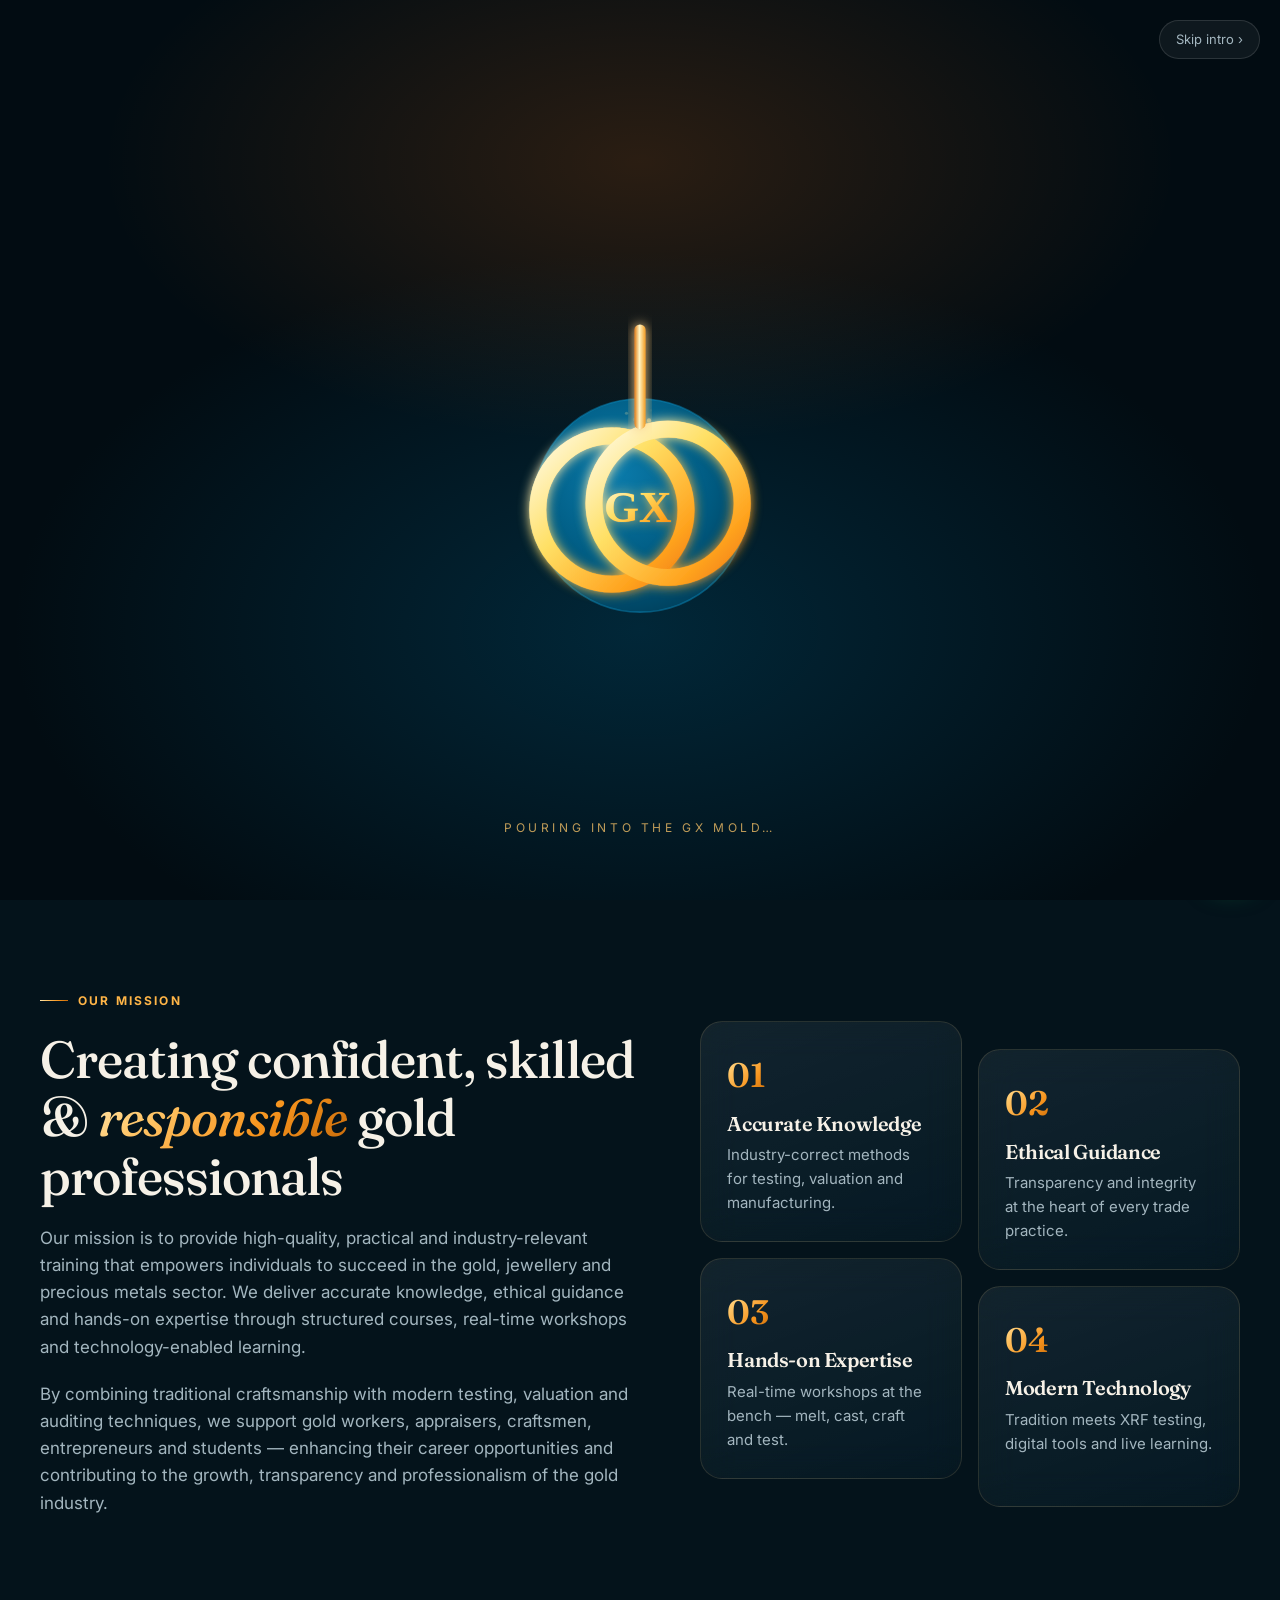
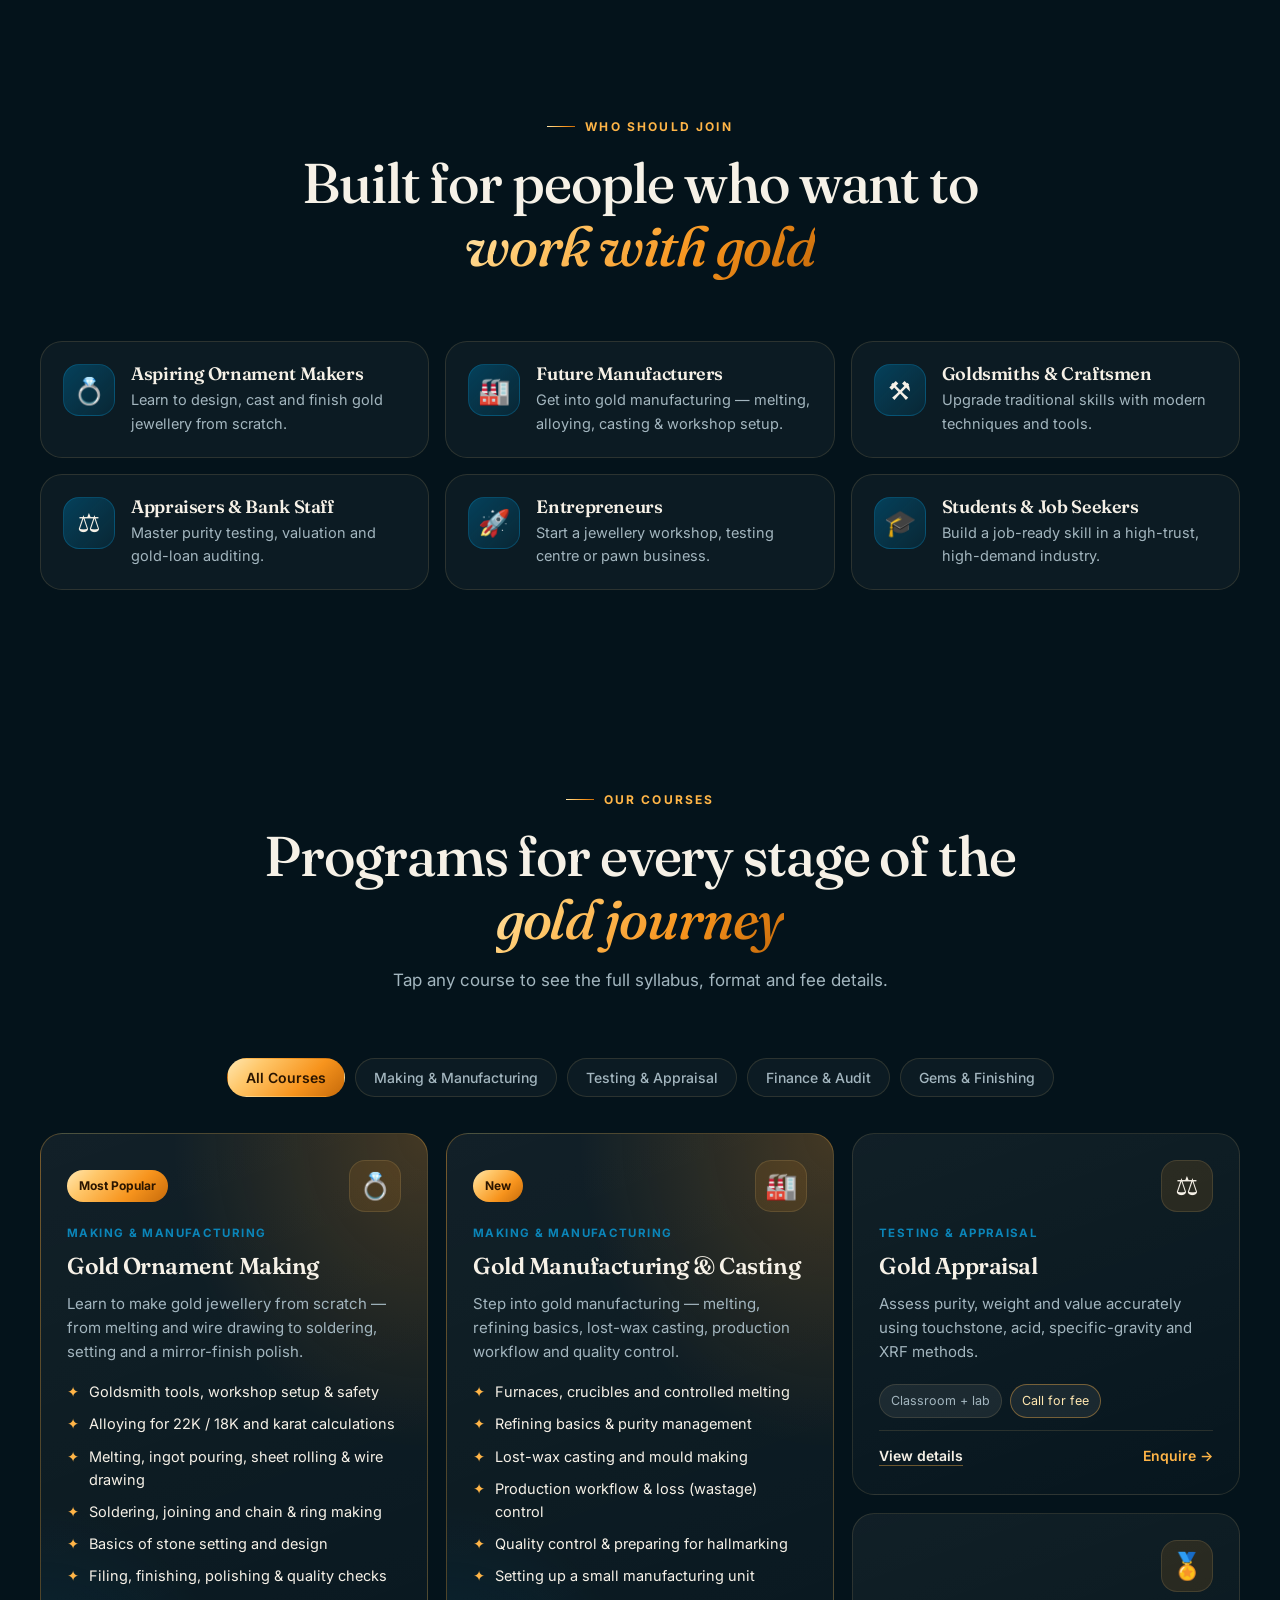
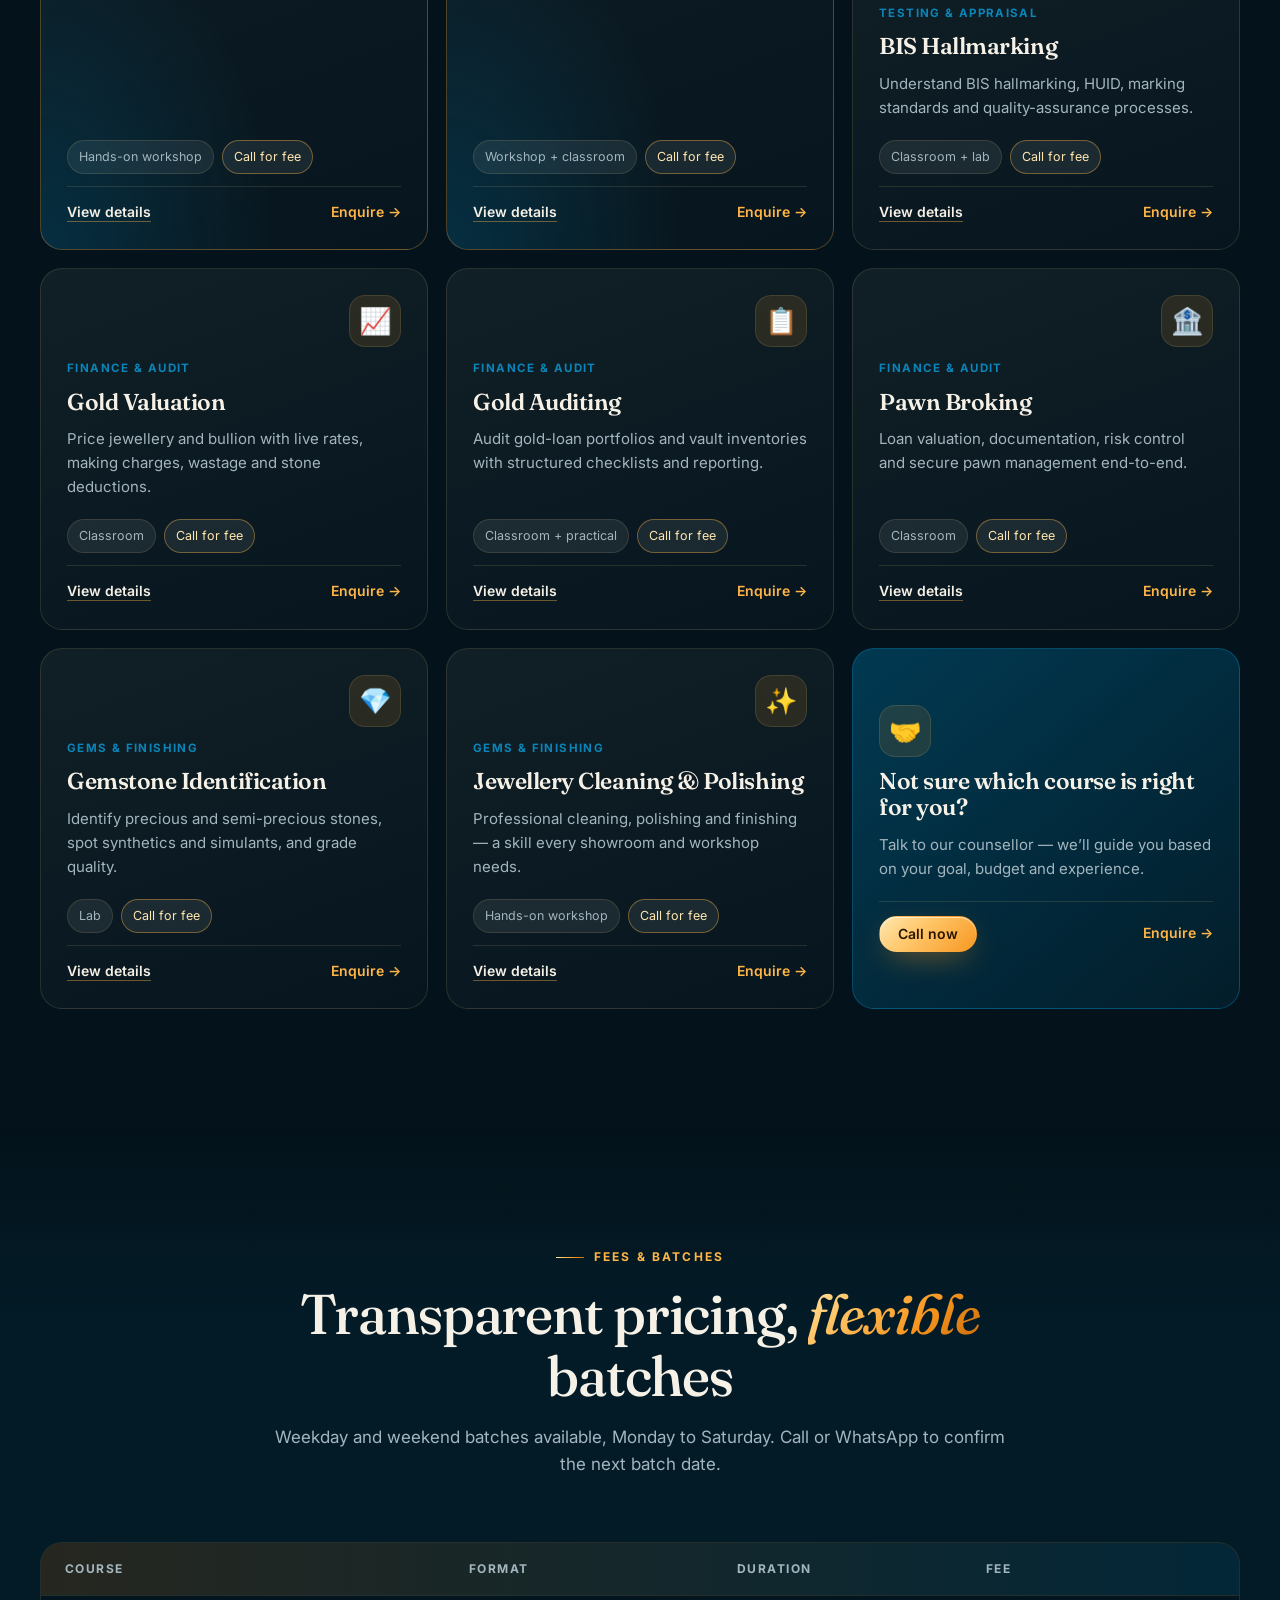
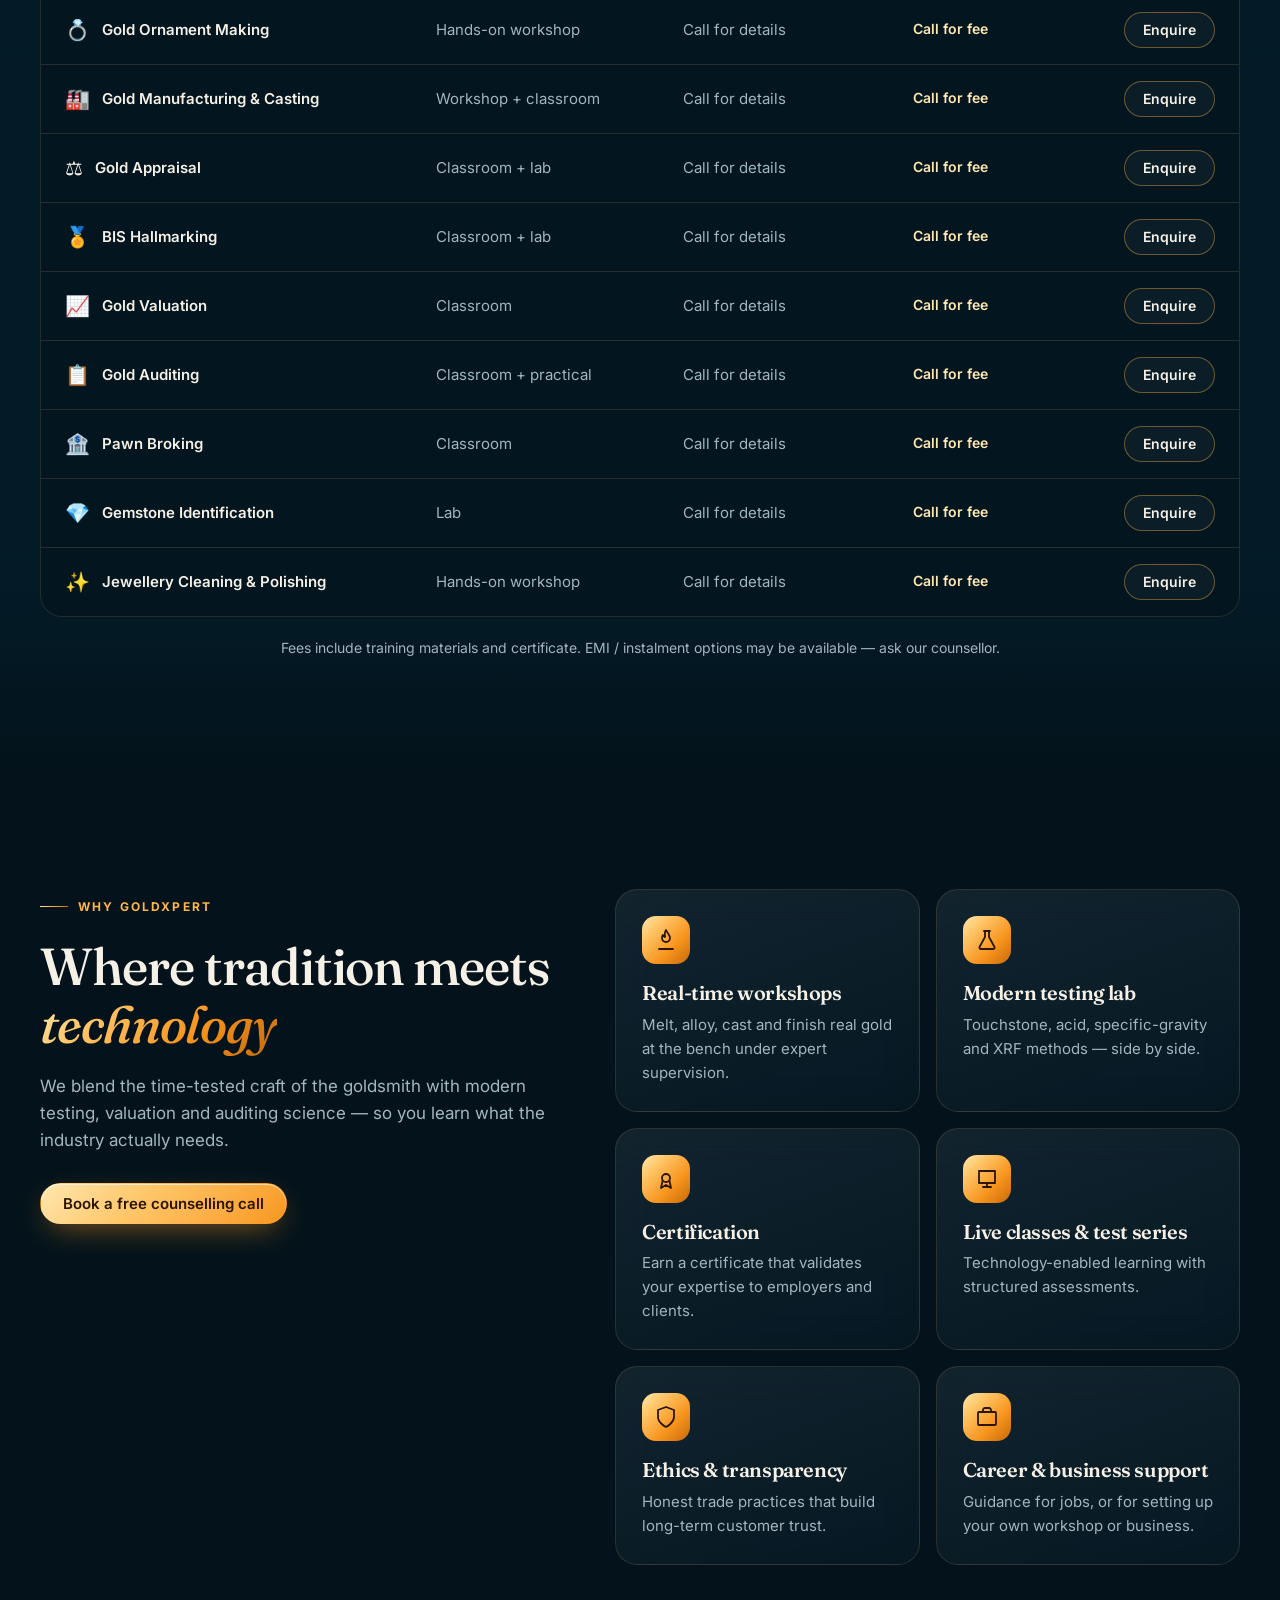
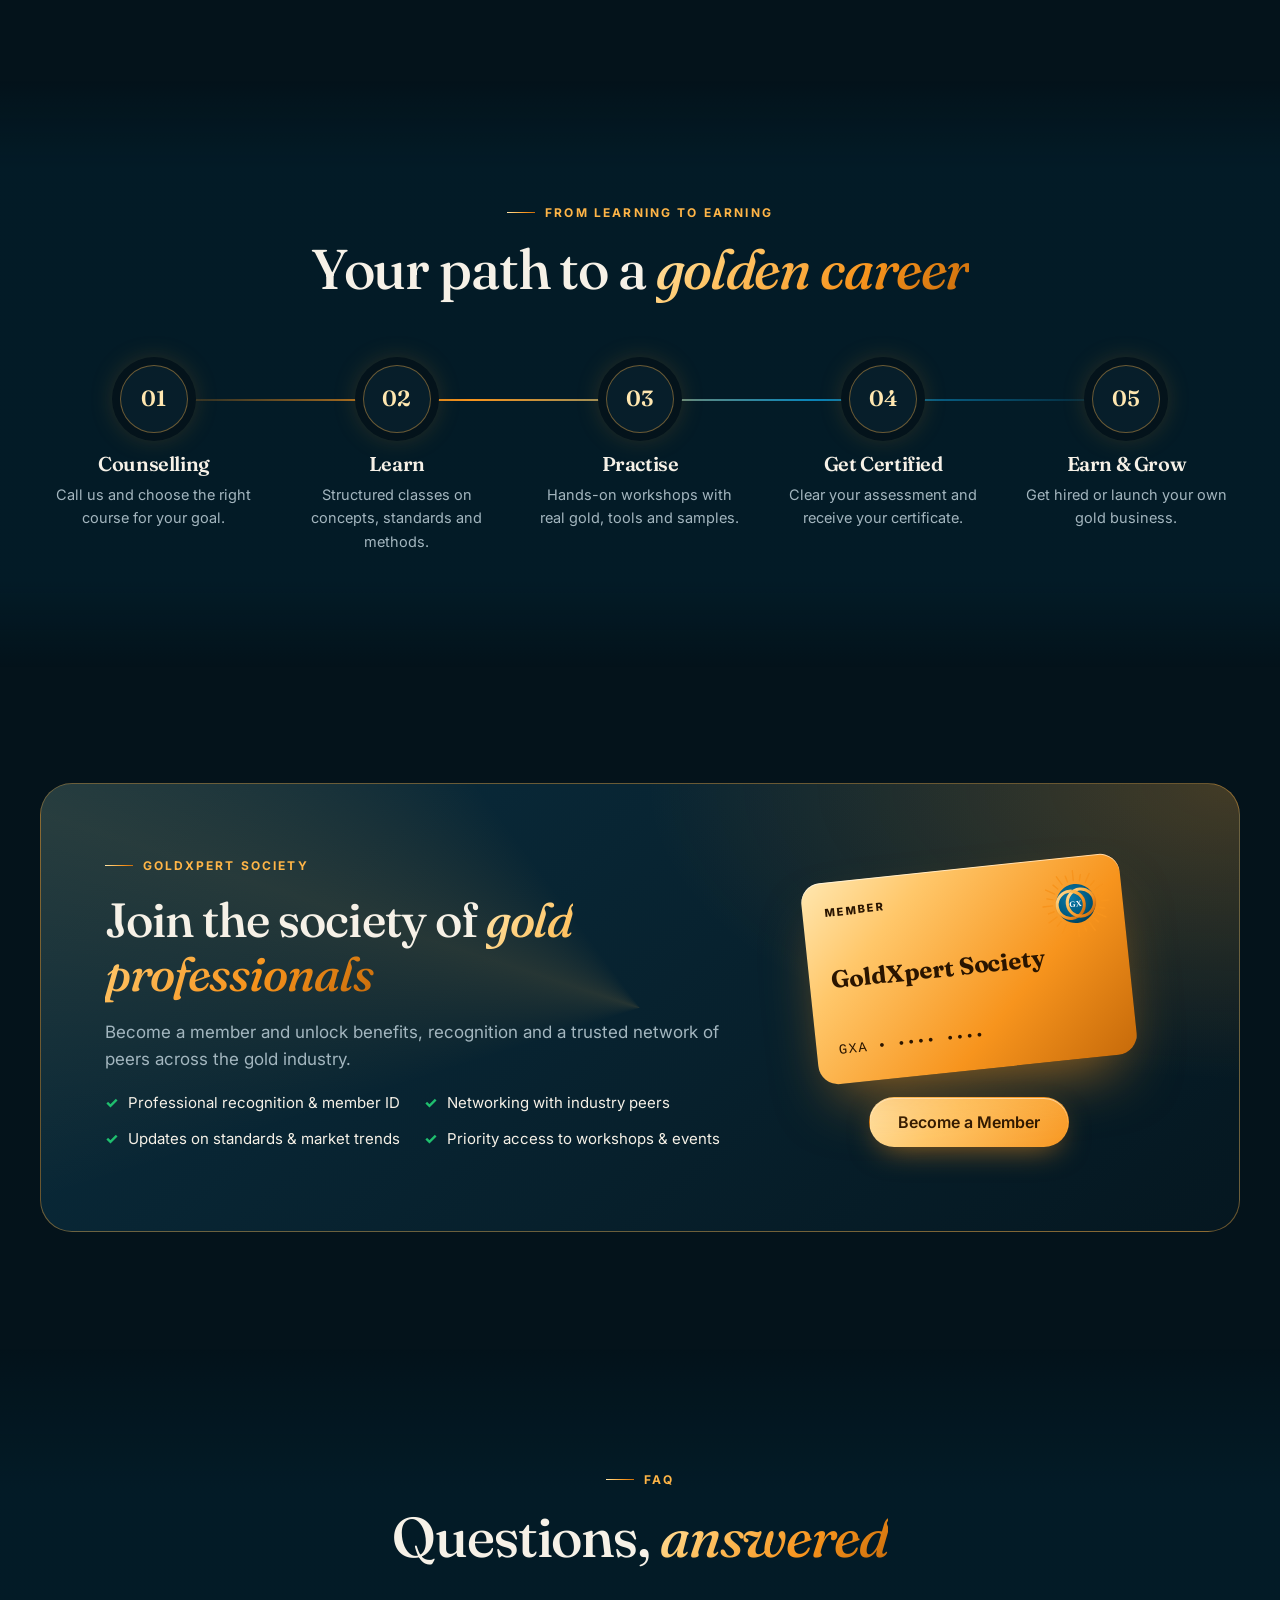
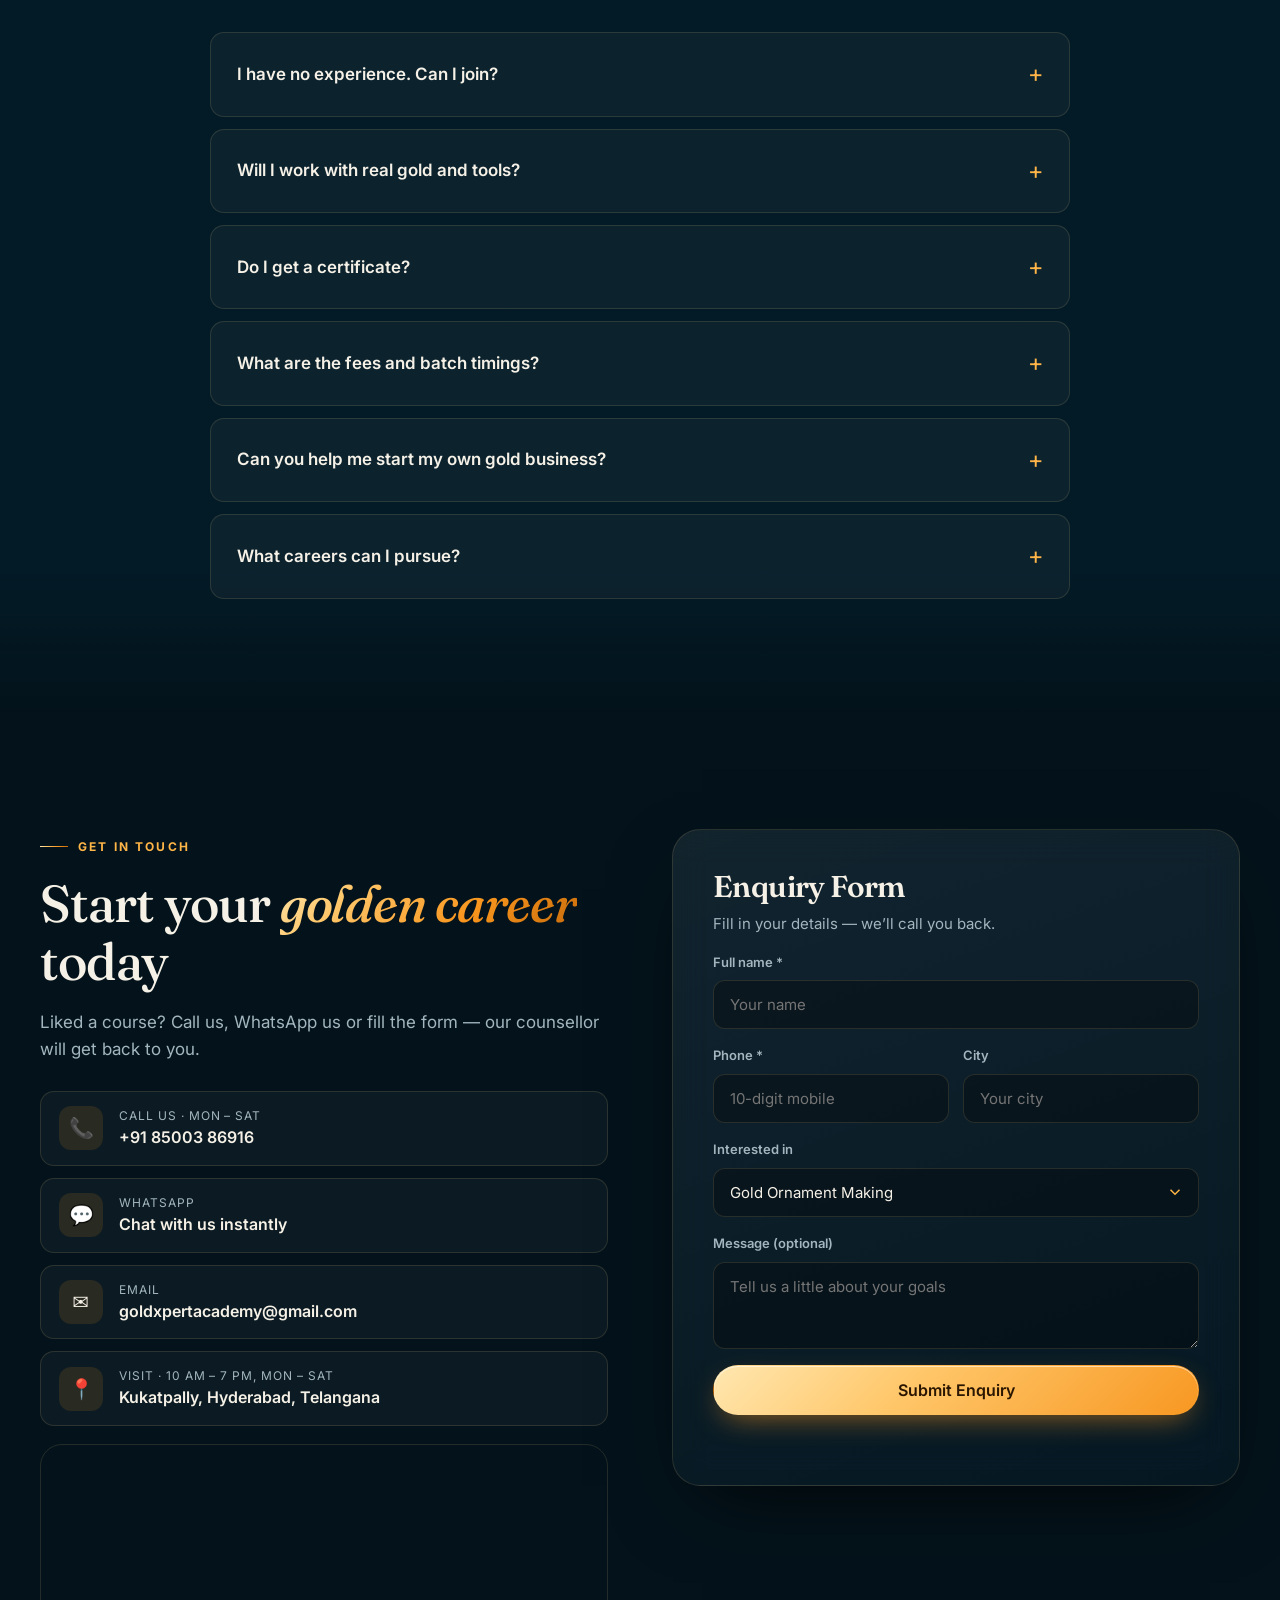
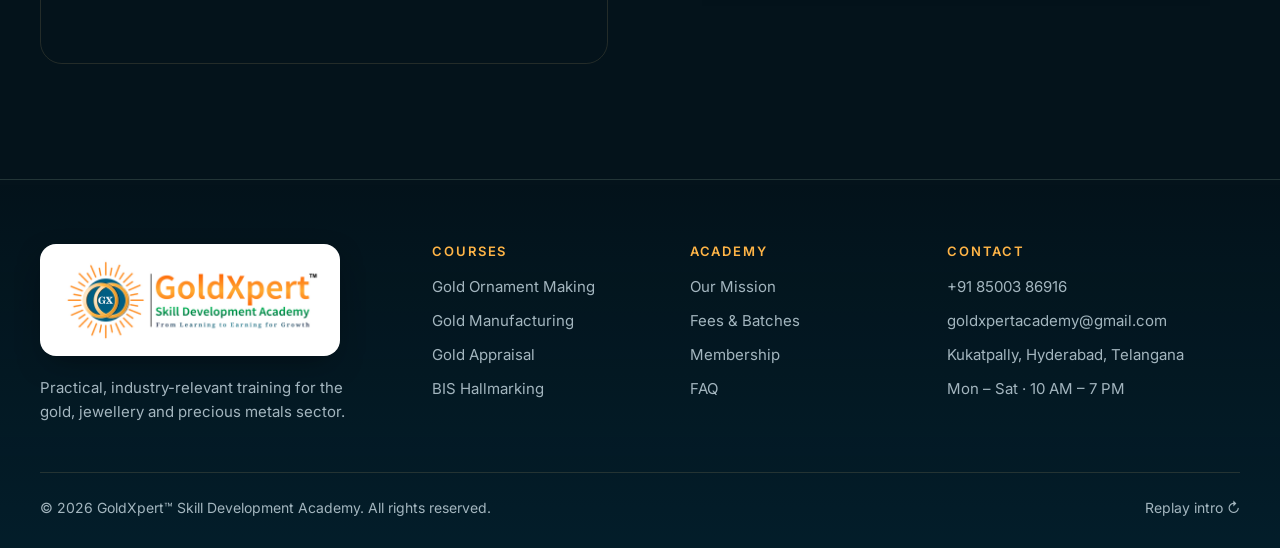
==== commit bb55330f: "Rebuild GoldXpert site with brand palette, molten-gold intro and course details - Intro animation: g" ====
--- a/index.html
+++ b/index.html
@@ -3,46 +3,251 @@
 <head>
   <meta charset="UTF-8" />
   <meta name="viewport" content="width=device-width, initial-scale=1.0" />
-  <title>GoldXpert Skill Development Academy | Gold Appraisal, Hallmarking & Valuation Training</title>
-  <meta name="description" content="GoldXpert Skill Development Academy, Hyderabad — professional, practical training in gold appraisal, hallmarking, auditing, valuation, pawn broking, gemstone identification and jewellery craftsmanship." />
-  <meta name="theme-color" content="#0b0a08" />
+  <title>GoldXpert Skill Development Academy | Gold Ornament Making, Manufacturing, Appraisal &amp; Hallmarking Training</title>
+  <meta name="description" content="GoldXpert Skill Development Academy, Hyderabad — practical, industry-relevant training in gold ornament making, gold manufacturing, appraisal, hallmarking, valuation, auditing and pawn broking. From Learning to Earning for Growth." />
+  <meta name="theme-color" content="#04131b" />
   <meta property="og:title" content="GoldXpert Skill Development Academy" />
-  <meta property="og:description" content="Become a certified gold professional. Practical courses in appraisal, hallmarking, auditing & valuation." />
+  <meta property="og:description" content="From Learning to Earning for Growth — hands-on training for the gold, jewellery and precious metals industry." />
   <meta property="og:type" content="website" />
   <meta property="og:url" content="https://goldxpertacademy.com/" />
-  <link rel="icon" href="data:image/svg+xml,<svg xmlns='http://www.w3.org/2000/svg' viewBox='0 0 64 64'><defs><linearGradient id='g' x1='0' y1='0' x2='1' y2='1'><stop offset='0' stop-color='%23fde68a'/><stop offset='1' stop-color='%23b8860b'/></linearGradient></defs><rect width='64' height='64' rx='16' fill='%230b0a08'/><path d='M32 10l18 10v24L32 54 14 44V20z' fill='url(%23g)'/></svg>" />
+  <meta property="og:image" content="assets/logo.png" />
+  <link rel="icon" href="assets/favicon.svg" type="image/svg+xml" />
   <link rel="preconnect" href="https://fonts.googleapis.com" />
   <link rel="preconnect" href="https://fonts.gstatic.com" crossorigin />
-  <link href="https://fonts.googleapis.com/css2?family=Fraunces:ital,opsz,wght@0,9..144,400..800;1,9..144,400..700&family=Inter:wght@400;500;600;700&display=swap" rel="stylesheet" />
+  <link href="https://fonts.googleapis.com/css2?family=Fraunces:ital,opsz,wght@0,9..144,400..800;1,9..144,400..700&family=Inter:wght@400;500;600;700;800&display=swap" rel="stylesheet" />
   <link rel="stylesheet" href="styles.css" />
+  <noscript><style>.intro{display:none!important}.reveal{opacity:1!important;transform:none!important}</style></noscript>
+  <script>document.documentElement.classList.add('js');</script>
 </head>
-<body>
+<body class="intro-active">
+
+  <!-- Reusable GX emblem (recreated from the GoldXpert logo) -->
+  <svg width="0" height="0" style="position:absolute" aria-hidden="true" focusable="false">
+    <defs>
+      <linearGradient id="gxRing" x1="0" y1="0" x2="1" y2="1">
+        <stop offset="0" stop-color="#FFE7B0" />
+        <stop offset=".35" stop-color="#FFB547" />
+        <stop offset=".7" stop-color="#F08A1C" />
+        <stop offset="1" stop-color="#B85F08" />
+      </linearGradient>
+      <linearGradient id="gxRay" x1="0" y1="0" x2="0" y2="1">
+        <stop offset="0" stop-color="#FFB547" />
+        <stop offset="1" stop-color="#F7941D" />
+      </linearGradient>
+      <radialGradient id="gxDisc" cx=".4" cy=".35" r=".75">
+        <stop offset="0" stop-color="#0A7AAA" />
+        <stop offset=".6" stop-color="#005A80" />
+        <stop offset="1" stop-color="#003B55" />
+      </radialGradient>
+      <clipPath id="gxCross"><rect x="-22" y="-84" width="44" height="40" /></clipPath>
+      <symbol id="gx-emblem" viewBox="-170 -170 340 340">
+        <g class="gx-rays" stroke="#F7941D" stroke-width="7" stroke-linecap="round">
+          <line x1="0" y1="-112" x2="0" y2="-160" /><line x1="0" y1="-112" x2="0" y2="-142" transform="rotate(15)" />
+          <line x1="0" y1="-112" x2="0" y2="-160" transform="rotate(30)" /><line x1="0" y1="-112" x2="0" y2="-142" transform="rotate(45)" />
+          <line x1="0" y1="-112" x2="0" y2="-160" transform="rotate(60)" /><line x1="0" y1="-112" x2="0" y2="-142" transform="rotate(75)" />
+          <line x1="0" y1="-112" x2="0" y2="-160" transform="rotate(90)" /><line x1="0" y1="-112" x2="0" y2="-142" transform="rotate(105)" />
+          <line x1="0" y1="-112" x2="0" y2="-160" transform="rotate(120)" /><line x1="0" y1="-112" x2="0" y2="-142" transform="rotate(135)" />
+          <line x1="0" y1="-112" x2="0" y2="-160" transform="rotate(150)" /><line x1="0" y1="-112" x2="0" y2="-142" transform="rotate(165)" />
+          <line x1="0" y1="-112" x2="0" y2="-160" transform="rotate(180)" /><line x1="0" y1="-112" x2="0" y2="-142" transform="rotate(195)" />
+          <line x1="0" y1="-112" x2="0" y2="-160" transform="rotate(210)" /><line x1="0" y1="-112" x2="0" y2="-142" transform="rotate(225)" />
+          <line x1="0" y1="-112" x2="0" y2="-160" transform="rotate(240)" /><line x1="0" y1="-112" x2="0" y2="-142" transform="rotate(255)" />
+          <line x1="0" y1="-112" x2="0" y2="-160" transform="rotate(270)" /><line x1="0" y1="-112" x2="0" y2="-142" transform="rotate(285)" />
+          <line x1="0" y1="-112" x2="0" y2="-160" transform="rotate(300)" /><line x1="0" y1="-112" x2="0" y2="-142" transform="rotate(315)" />
+          <line x1="0" y1="-112" x2="0" y2="-160" transform="rotate(330)" /><line x1="0" y1="-112" x2="0" y2="-142" transform="rotate(345)" />
+        </g>
+        <circle r="95" fill="url(#gxDisc)" />
+        <g fill="none" stroke="url(#gxRing)" stroke-width="15">
+          <circle cx="-25" cy="4" r="66" />
+          <circle cx="25" cy="-2" r="66" />
+          <circle cx="-25" cy="4" r="66" clip-path="url(#gxCross)" />
+        </g>
+        <g fill="none" stroke="#7A3E00" stroke-opacity=".35" stroke-width="1.2">
+          <circle cx="-25" cy="4" r="73.5" /><circle cx="25" cy="-2" r="73.5" />
+        </g>
+        <text x="-2" y="15" text-anchor="middle" font-family="Georgia, 'Times New Roman', serif" font-weight="700" font-size="40" fill="#fff">GX</text>
+      </symbol>
+    </defs>
+  </svg>
+
+  <!-- ===================== INTRO: molten gold pours into the GX mold ===================== -->
+  <div class="intro" id="intro" aria-hidden="true">
+    <button class="intro__skip" id="introSkip" type="button">Skip intro ›</button>
+    <div class="intro__stage">
+      <svg class="intro__svg" viewBox="0 40 400 545" preserveAspectRatio="xMidYMid meet">
+        <defs>
+          <linearGradient id="barGold" x1="0" y1="0" x2="0" y2="1">
+            <stop offset="0" stop-color="#FFE9A8" />
+            <stop offset=".45" stop-color="#F5B53D" />
+            <stop offset="1" stop-color="#A9650A" />
+          </linearGradient>
+          <linearGradient id="barTopGold" x1="0" y1="0" x2="1" y2="0">
+            <stop offset="0" stop-color="#FFD877" />
+            <stop offset=".5" stop-color="#FFF6D6" />
+            <stop offset="1" stop-color="#E8A73A" />
+          </linearGradient>
+          <radialGradient id="barHot" cx=".5" cy=".55" r=".7">
+            <stop offset="0" stop-color="#FFFDF0" />
+            <stop offset=".35" stop-color="#FFE066" />
+            <stop offset=".75" stop-color="#FF8A1F" />
+            <stop offset="1" stop-color="#D9480F" />
+          </radialGradient>
+          <radialGradient id="heatGlow" cx=".5" cy=".5" r=".5">
+            <stop offset="0" stop-color="#FF9A2E" stop-opacity=".85" />
+            <stop offset=".5" stop-color="#FF6A00" stop-opacity=".25" />
+            <stop offset="1" stop-color="#FF6A00" stop-opacity="0" />
+          </radialGradient>
+          <linearGradient id="streamGrad" x1="0" y1="0" x2="1" y2="0">
+            <stop offset="0" stop-color="#E07A10" />
+            <stop offset=".45" stop-color="#FFF4C2" />
+            <stop offset="1" stop-color="#F29A1F" />
+          </linearGradient>
+          <linearGradient id="liquidHot" x1="0" y1="0" x2="1" y2="1">
+            <stop offset="0" stop-color="#FFFBE8" />
+            <stop offset=".4" stop-color="#FFE066" />
+            <stop offset=".8" stop-color="#FFA41F" />
+            <stop offset="1" stop-color="#F07A12" />
+          </linearGradient>
+          <linearGradient id="shineBand" x1="0" y1="0" x2="1" y2="0">
+            <stop offset="0" stop-color="#fff" stop-opacity="0" />
+            <stop offset=".5" stop-color="#fff" stop-opacity=".95" />
+            <stop offset="1" stop-color="#fff" stop-opacity="0" />
+          </linearGradient>
+          <radialGradient id="flashGrad" cx=".5" cy=".5" r=".5">
+            <stop offset="0" stop-color="#FFF6D6" stop-opacity=".9" />
+            <stop offset=".4" stop-color="#FFB547" stop-opacity=".35" />
+            <stop offset="1" stop-color="#FFB547" stop-opacity="0" />
+          </radialGradient>
+
+          <filter id="heatHaze" x="-30%" y="-60%" width="160%" height="220%">
+            <feTurbulence id="hazeNoise" type="fractalNoise" baseFrequency="0.015 0.09" numOctaves="2" seed="4" result="noise" />
+            <feDisplacementMap id="hazeMap" in="SourceGraphic" in2="noise" scale="0" xChannelSelector="R" yChannelSelector="G" />
+          </filter>
+          <filter id="moltenGlow" x="-50%" y="-50%" width="200%" height="200%">
+            <feGaussianBlur in="SourceGraphic" stdDeviation="5" result="b" />
+            <feMerge><feMergeNode in="b" /><feMergeNode in="SourceGraphic" /></feMerge>
+          </filter>
+
+          <!-- rising liquid surface used to fill the mold -->
+          <mask id="fillMask" maskUnits="userSpaceOnUse" x="-200" y="-200" width="400" height="400">
+            <g id="fillLevel" transform="translate(0 95)">
+              <path id="fillWave" fill="#fff"
+                d="M-300 0 Q-287.5 -9 -275 0 T-250 0 T-225 0 T-200 0 T-175 0 T-150 0 T-125 0 T-100 0 T-75 0 T-50 0 T-25 0 T0 0 T25 0 T50 0 T75 0 T100 0 T125 0 T150 0 T175 0 T200 0 T225 0 T250 0 T275 0 T300 0 V260 H-300 Z" />
+            </g>
+          </mask>
+          <!-- shape of the mold cavities (for the shine sweep) -->
+          <mask id="cavityMask" maskUnits="userSpaceOnUse" x="-200" y="-200" width="400" height="400">
+            <g fill="none" stroke="#fff" stroke-width="15">
+              <circle cx="-25" cy="4" r="66" /><circle cx="25" cy="-2" r="66" />
+            </g>
+            <text x="-2" y="15" text-anchor="middle" font-family="Georgia, 'Times New Roman', serif" font-weight="700" font-size="40" fill="#fff">GX</text>
+          </mask>
+        </defs>
+
+        <!-- furnace glow -->
+        <ellipse id="furnaceGlow" cx="200" cy="112" rx="150" ry="95" fill="url(#heatGlow)" opacity="0" />
+        <g id="embers"></g>
+
+        <!-- ===== MOLD (GX emblem) ===== -->
+        <g transform="translate(200 410)">
+          <circle id="moldFlash" r="150" fill="url(#flashGrad)" opacity="0" />
+          <g id="introRays" stroke="#F7941D" stroke-width="7" stroke-linecap="round"></g>
+          <circle r="95" fill="url(#gxDisc)" />
+          <circle r="95" fill="none" stroke="#0B85B8" stroke-opacity=".5" stroke-width="1.5" />
+
+          <!-- empty cavities: engraved channels in the mold -->
+          <g id="cavities">
+            <g fill="none" stroke="#011824" stroke-width="15">
+              <circle cx="-25" cy="4" r="66" /><circle cx="25" cy="-2" r="66" />
+            </g>
+            <g fill="none" stroke="#3FA9D6" stroke-opacity=".35" stroke-width="1">
+              <circle cx="-25" cy="4" r="73.5" /><circle cx="25" cy="-2" r="73.5" />
+              <circle cx="-25" cy="4" r="58.5" /><circle cx="25" cy="-2" r="58.5" />
+            </g>
+            <text x="-2" y="15" text-anchor="middle" font-family="Georgia, 'Times New Roman', serif" font-weight="700" font-size="40" fill="#011824" stroke="#3FA9D6" stroke-opacity=".35" stroke-width="1">GX</text>
+          </g>
+
+          <!-- liquid gold filling the cavities -->
+          <g mask="url(#fillMask)">
+            <g id="liquidCool">
+              <g fill="none" stroke="url(#gxRing)" stroke-width="15">
+                <circle cx="-25" cy="4" r="66" /><circle cx="25" cy="-2" r="66" />
+                <circle cx="-25" cy="4" r="66" clip-path="url(#gxCross)" />
+              </g>
+              <text x="-2" y="15" text-anchor="middle" font-family="Georgia, 'Times New Roman', serif" font-weight="700" font-size="40" fill="url(#gxRing)">GX</text>
+            </g>
+            <g id="liquidHot" filter="url(#moltenGlow)">
+              <g fill="none" stroke="url(#liquidHot)" stroke-width="15">
+                <circle cx="-25" cy="4" r="66" /><circle cx="25" cy="-2" r="66" />
+              </g>
+              <text x="-2" y="15" text-anchor="middle" font-family="Georgia, 'Times New Roman', serif" font-weight="700" font-size="40" fill="url(#liquidHot)">GX</text>
+            </g>
+          </g>
+
+          <!-- shine sweep across the freshly cast gold -->
+          <g mask="url(#cavityMask)">
+            <rect id="shine" x="-260" y="-110" width="70" height="220" fill="url(#shineBand)" transform="skewX(-20)" opacity="0" />
+          </g>
+          <g id="splash"></g>
+        </g>
+
+        <!-- ===== POURING STREAM ===== -->
+        <rect id="stream" x="195" y="158" width="10" height="0" rx="5" fill="url(#streamGrad)" filter="url(#moltenGlow)" />
+        <line id="streamFlow" x1="200" y1="158" x2="200" y2="158" stroke="#FFFBEA" stroke-width="2" stroke-linecap="round" stroke-dasharray="8 14" opacity=".9" />
+
+        <!-- ===== GOLD BAR ===== -->
+        <g id="barGroup" filter="url(#heatHaze)">
+          <path id="barTop" d="M147 82 L253 82 L241 66 L159 66 Z" fill="url(#barTopGold)" />
+          <path class="bar-shape" id="barBody" fill="url(#barGold)"
+            d="M147,82 C180,82 220,82 253,82 C260,101 267,120 275,140 C240,140 222,140 208,140 C204,140 196,140 192,140 C178,140 160,140 125,140 C133,120 140,101 147,82 Z" />
+          <path class="bar-shape" id="barHotShape" fill="url(#barHot)" opacity="0"
+            d="M147,82 C180,82 220,82 253,82 C260,101 267,120 275,140 C240,140 222,140 208,140 C204,140 196,140 192,140 C178,140 160,140 125,140 C133,120 140,101 147,82 Z" />
+          <g id="barText" fill="#8A5206" fill-opacity=".75" font-family="Inter, Arial, sans-serif" text-anchor="middle">
+            <text x="200" y="106" font-size="10" font-weight="800" letter-spacing="2">FINE GOLD</text>
+            <text x="200" y="124" font-size="9" font-weight="700" letter-spacing="1.5">999.9 · GX</text>
+          </g>
+        </g>
+      </svg>
+
+      <div class="intro__word" id="introWord">
+        <div class="intro__name">Gold<span>Xpert</span><sup>™</sup></div>
+        <div class="intro__sub">Skill Development Academy</div>
+        <div class="intro__tag">From Learning to Earning for Growth</div>
+      </div>
+      <div class="intro__status" id="introStatus">Heating raw gold…</div>
+    </div>
+  </div>
+
+  <div class="bg-glow" aria-hidden="true"></div>
   <div class="bg-noise" aria-hidden="true"></div>
-  <div class="bg-glow" aria-hidden="true"></div>
-
-  <!-- ===== Header ===== -->
+
+  <!-- ===================== HEADER ===================== -->
   <header class="nav" id="top">
     <div class="container nav__inner">
-      <a href="#top" class="brand" aria-label="GoldXpert Academy home">
-        <span class="brand__mark" aria-hidden="true">
-          <svg viewBox="0 0 64 64"><defs><linearGradient id="bm" x1="0" y1="0" x2="1" y2="1"><stop offset="0" stop-color="#fde68a"/><stop offset="1" stop-color="#b8860b"/></linearGradient></defs><path d="M32 6l22 12.5v27L32 58 10 45.5v-27z" fill="url(#bm)"/><path d="M32 18l11 6.3v12.4L32 43l-11-6.3V24.3z" fill="#0b0a08" opacity=".85"/></svg>
+      <a href="#top" class="brand" aria-label="GoldXpert Skill Development Academy — home">
+        <svg class="brand__mark" viewBox="0 0 340 340" aria-hidden="true"><use href="#gx-emblem" /></svg>
+        <span class="brand__text">
+          <span class="brand__name">Gold<b>Xpert</b><sup>™</sup></span>
+          <small>Skill Development Academy</small>
         </span>
-        <span class="brand__text"><span>Gold<b>Xpert</b></span><small>Skill Development Academy</small></span>
       </a>
 
       <nav class="nav__links" id="navLinks" aria-label="Primary">
+        <a href="#about">About</a>
         <a href="#courses">Courses</a>
+        <a href="#fees">Fees</a>
         <a href="#why">Why Us</a>
-        <a href="#journey">Journey</a>
         <a href="#membership">Membership</a>
         <a href="#faq">FAQ</a>
         <a href="#contact">Contact</a>
-        <a href="#contact" class="btn btn--gold nav__cta-mobile">Enroll Now</a>
+        <a href="#contact" class="btn btn--gold nav__cta-mobile">Enquire Now</a>
       </nav>
 
       <div class="nav__actions">
-        <a href="tel:+918500386916" class="nav__phone">+91 85003 86916</a>
-        <a href="#contact" class="btn btn--gold btn--sm">Enroll Now</a>
+        <a href="tel:+918500386916" class="nav__phone" aria-label="Call +91 85003 86916">
+          <svg viewBox="0 0 24 24" aria-hidden="true"><path d="M22 16.9v3a2 2 0 01-2.2 2 19.8 19.8 0 01-8.6-3.1 19.5 19.5 0 01-6-6A19.8 19.8 0 012.1 4.2 2 2 0 014.1 2h3a2 2 0 012 1.7c.1.9.3 1.8.6 2.7a2 2 0 01-.5 2.1L8 9.8a16 16 0 006 6l1.3-1.3a2 2 0 012.1-.4c.9.3 1.8.5 2.7.6a2 2 0 011.7 2z"/></svg>
+          <span>+91 85003 86916</span>
+        </a>
+        <a href="#contact" class="btn btn--gold btn--sm">Enquire Now</a>
         <button class="nav__toggle" id="navToggle" aria-label="Open menu" aria-expanded="false" aria-controls="navLinks">
           <span></span><span></span>
         </button>
@@ -51,222 +256,207 @@
   </header>
 
   <main>
-    <!-- ===== Hero ===== -->
+    <!-- ===================== HERO ===================== -->
     <section class="hero">
       <div class="container hero__grid">
         <div class="hero__copy">
-          <span class="pill reveal"><span class="pill__dot"></span> Admissions open · New batches in Hyderabad</span>
-          <h1 class="hero__title reveal">
-            Master the science of <em class="text-gold">gold.</em><br />
-            Build a career that <span class="shine">shines.</span>
+          <span class="pill hero-in"><span class="pill__dot"></span> Admissions open · New batches in Hyderabad</span>
+          <p class="hero__tagline hero-in">From Learning to Earning for Growth</p>
+          <h1 class="hero__title hero-in">
+            Turn your skill into a <em class="text-gold">golden career.</em>
           </h1>
-          <p class="hero__lead reveal">
-            Professional, hands-on training in gold appraisal, hallmarking, auditing, valuation and
-            jewellery craftsmanship — designed to make you job-ready for banks, NBFCs, jewellers and pawn businesses.
+          <p class="hero__lead hero-in">
+            Practical, industry-relevant training in <strong>gold ornament making</strong>, <strong>gold manufacturing</strong>,
+            appraisal, hallmarking, valuation and auditing — where traditional craftsmanship meets modern technology.
           </p>
-          <div class="hero__ctas reveal">
+          <div class="hero__ctas hero-in">
             <a href="#courses" class="btn btn--gold btn--lg">Explore Courses
               <svg viewBox="0 0 24 24" aria-hidden="true"><path d="M5 12h14M13 6l6 6-6 6" /></svg>
             </a>
-            <a href="https://wa.me/918500386916?text=Hi%20GoldXpert%20Academy%2C%20I%27d%20like%20to%20know%20more%20about%20your%20courses." target="_blank" rel="noopener" class="btn btn--ghost btn--lg">
-              <svg viewBox="0 0 24 24" aria-hidden="true" class="ico-fill"><path d="M12 2a10 10 0 00-8.6 15.1L2 22l5-1.3A10 10 0 1012 2zm0 18.2a8.2 8.2 0 01-4.2-1.1l-.3-.2-3 .8.8-2.9-.2-.3A8.2 8.2 0 1112 20.2zm4.5-6.1c-.2-.1-1.5-.7-1.7-.8s-.4-.1-.6.1-.7.8-.8 1-.3.2-.5.1a6.7 6.7 0 01-3.3-2.9c-.3-.4.3-.4.7-1.3.1-.2 0-.3 0-.4l-.8-1.8c-.2-.5-.4-.4-.6-.4h-.5a1 1 0 00-.7.3 3 3 0 00-.9 2.2 5.2 5.2 0 001.1 2.7 11.8 11.8 0 004.5 4c1.7.7 2.3.8 3.2.6a2.7 2.7 0 001.8-1.2 2.2 2.2 0 00.2-1.2c-.1-.1-.3-.2-.5-.3z"/></svg>
-              Chat on WhatsApp
+            <a href="tel:+918500386916" class="btn btn--ghost btn--lg">
+              <svg viewBox="0 0 24 24" aria-hidden="true"><path d="M22 16.9v3a2 2 0 01-2.2 2 19.8 19.8 0 01-8.6-3.1 19.5 19.5 0 01-6-6A19.8 19.8 0 012.1 4.2 2 2 0 014.1 2h3a2 2 0 012 1.7c.1.9.3 1.8.6 2.7a2 2 0 01-.5 2.1L8 9.8a16 16 0 006 6l1.3-1.3a2 2 0 012.1-.4c.9.3 1.8.5 2.7.6a2 2 0 011.7 2z"/></svg>
+              Call Now
             </a>
           </div>
-          <ul class="hero__trust reveal">
-            <li><svg viewBox="0 0 24 24" aria-hidden="true"><path d="M5 13l4 4L19 7"/></svg> Practical, lab-based learning</li>
-            <li><svg viewBox="0 0 24 24" aria-hidden="true"><path d="M5 13l4 4L19 7"/></svg> Certification on completion</li>
-            <li><svg viewBox="0 0 24 24" aria-hidden="true"><path d="M5 13l4 4L19 7"/></svg> Placement guidance</li>
+          <ul class="hero__trust hero-in">
+            <li><svg viewBox="0 0 24 24" aria-hidden="true"><path d="M5 13l4 4L19 7"/></svg> Hands-on workshops</li>
+            <li><svg viewBox="0 0 24 24" aria-hidden="true"><path d="M5 13l4 4L19 7"/></svg> Certification</li>
+            <li><svg viewBox="0 0 24 24" aria-hidden="true"><path d="M5 13l4 4L19 7"/></svg> Career &amp; business guidance</li>
           </ul>
         </div>
 
-        <div class="hero__visual reveal" aria-hidden="true">
-          <div class="orb">
-            <div class="orb__ring orb__ring--1"></div>
-            <div class="orb__ring orb__ring--2"></div>
-            <div class="orb__ring orb__ring--3"></div>
-            <div class="orb__core">
-              <span class="orb__karat">24K</span>
-              <span class="orb__purity">99.9% Purity</span>
-            </div>
-          </div>
+        <div class="hero__visual hero-in" aria-hidden="true">
+          <div class="hero__halo"></div>
+          <svg class="hero__emblem" viewBox="0 0 340 340"><use href="#gx-emblem" /></svg>
           <div class="float-card float-card--a glass">
+            <span class="float-card__ico">💍</span>
+            <div><b>Ornament Making</b><small>Bench &amp; casting skills</small></div>
+          </div>
+          <div class="float-card float-card--b glass">
             <span class="float-card__ico">🔬</span>
-            <div><b>XRF &amp; Touchstone</b><small>Purity testing methods</small></div>
-          </div>
-          <div class="float-card float-card--b glass">
+            <div><b>Purity Testing</b><small>Touchstone · XRF</small></div>
+          </div>
+          <div class="float-card float-card--c glass">
             <span class="float-card__ico">🏅</span>
             <div><b>BIS Hallmarking</b><small>HUID &amp; standards</small></div>
           </div>
-          <div class="float-card float-card--c glass">
-            <span class="float-card__ico">💎</span>
-            <div><b>Gem Identification</b><small>Hands-on lab</small></div>
-          </div>
-        </div>
-      </div>
-    </section>
-
-    <!-- ===== Marquee ===== -->
+        </div>
+      </div>
+    </section>
+
+    <!-- ===================== MARQUEE ===================== -->
     <div class="marquee" aria-hidden="true">
       <div class="marquee__track">
-        <span>Gold Appraisal</span><i>✦</i><span>Hallmarking</span><i>✦</i><span>Gold Auditing</span><i>✦</i><span>Valuation</span><i>✦</i><span>Pawn Broking</span><i>✦</i><span>Gemstone Identification</span><i>✦</i><span>Jewellery Craftsmanship</span><i>✦</i><span>Cleaning &amp; Polishing</span><i>✦</i>
-        <span>Gold Appraisal</span><i>✦</i><span>Hallmarking</span><i>✦</i><span>Gold Auditing</span><i>✦</i><span>Valuation</span><i>✦</i><span>Pawn Broking</span><i>✦</i><span>Gemstone Identification</span><i>✦</i><span>Jewellery Craftsmanship</span><i>✦</i><span>Cleaning &amp; Polishing</span><i>✦</i>
+        <span>Gold Ornament Making</span><i>✦</i><span>Gold Manufacturing</span><i>✦</i><span>Gold Appraisal</span><i>✦</i><span>BIS Hallmarking</span><i>✦</i><span>Valuation</span><i>✦</i><span>Gold Auditing</span><i>✦</i><span>Pawn Broking</span><i>✦</i><span>Gemstone Identification</span><i>✦</i>
+        <span>Gold Ornament Making</span><i>✦</i><span>Gold Manufacturing</span><i>✦</i><span>Gold Appraisal</span><i>✦</i><span>BIS Hallmarking</span><i>✦</i><span>Valuation</span><i>✦</i><span>Gold Auditing</span><i>✦</i><span>Pawn Broking</span><i>✦</i><span>Gemstone Identification</span><i>✦</i>
       </div>
     </div>
 
-    <!-- ===== Highlights ===== -->
+    <!-- ===================== ABOUT / MISSION ===================== -->
+    <section class="section" id="about">
+      <div class="container about">
+        <div class="about__copy reveal">
+          <span class="eyebrow">Our Mission</span>
+          <h2>Creating confident, skilled &amp; <em class="text-gold">responsible</em> gold professionals</h2>
+          <p>
+            Our mission is to provide high-quality, practical and industry-relevant training that empowers individuals to
+            succeed in the gold, jewellery and precious metals sector. We deliver accurate knowledge, ethical guidance and
+            hands-on expertise through structured courses, real-time workshops and technology-enabled learning.
+          </p>
+          <p>
+            By combining traditional craftsmanship with modern testing, valuation and auditing techniques, we support gold
+            workers, appraisers, craftsmen, entrepreneurs and students — enhancing their career opportunities and contributing
+            to the growth, transparency and professionalism of the gold industry.
+          </p>
+        </div>
+        <div class="pillars">
+          <div class="pillar glass reveal"><span class="pillar__n">01</span><h4>Accurate Knowledge</h4><p>Industry-correct methods for testing, valuation and manufacturing.</p></div>
+          <div class="pillar glass reveal"><span class="pillar__n">02</span><h4>Ethical Guidance</h4><p>Transparency and integrity at the heart of every trade practice.</p></div>
+          <div class="pillar glass reveal"><span class="pillar__n">03</span><h4>Hands-on Expertise</h4><p>Real-time workshops at the bench — melt, cast, craft and test.</p></div>
+          <div class="pillar glass reveal"><span class="pillar__n">04</span><h4>Modern Technology</h4><p>Tradition meets XRF testing, digital tools and live learning.</p></div>
+        </div>
+      </div>
+    </section>
+
+    <!-- ===================== WHO IT'S FOR ===================== -->
     <section class="section section--tight">
-      <div class="container stats">
-        <div class="stat reveal"><span class="stat__num" data-count="8" data-suffix="+">0</span><span class="stat__label">Specialised programs</span></div>
-        <div class="stat reveal"><span class="stat__num" data-count="100" data-suffix="%">0</span><span class="stat__label">Practical, hands-on training</span></div>
-        <div class="stat reveal"><span class="stat__num" data-count="6" data-suffix=" days">0</span><span class="stat__label">Open every week, Mon – Sat</span></div>
-        <div class="stat reveal"><span class="stat__num" data-count="1" data-prefix="#">0</span><span class="stat__label">Goal: your career in gold</span></div>
-      </div>
-    </section>
-
-    <!-- ===== Courses ===== -->
+      <div class="container">
+        <div class="section__head reveal">
+          <span class="eyebrow">Who Should Join</span>
+          <h2>Built for people who want to <em class="text-gold">work with gold</em></h2>
+        </div>
+        <div class="audience">
+          <div class="aud reveal"><span>💍</span><h4>Aspiring Ornament Makers</h4><p>Learn to design, cast and finish gold jewellery from scratch.</p></div>
+          <div class="aud reveal"><span>🏭</span><h4>Future Manufacturers</h4><p>Get into gold manufacturing — melting, alloying, casting &amp; workshop setup.</p></div>
+          <div class="aud reveal"><span>⚒️</span><h4>Goldsmiths &amp; Craftsmen</h4><p>Upgrade traditional skills with modern techniques and tools.</p></div>
+          <div class="aud reveal"><span>⚖️</span><h4>Appraisers &amp; Bank Staff</h4><p>Master purity testing, valuation and gold-loan auditing.</p></div>
+          <div class="aud reveal"><span>🚀</span><h4>Entrepreneurs</h4><p>Start a jewellery workshop, testing centre or pawn business.</p></div>
+          <div class="aud reveal"><span>🎓</span><h4>Students &amp; Job Seekers</h4><p>Build a job-ready skill in a high-trust, high-demand industry.</p></div>
+        </div>
+      </div>
+    </section>
+
+    <!-- ===================== COURSES ===================== -->
     <section class="section" id="courses">
       <div class="container">
         <div class="section__head reveal">
-          <span class="eyebrow">Our Programs</span>
-          <h2>Courses built for the <em class="text-gold">gold industry</em></h2>
-          <p>Every program blends theory with real-world practice so you can step confidently into a professional role.</p>
-        </div>
-
-        <div class="filters reveal" role="tablist" aria-label="Filter courses">
-          <button class="filter is-active" data-filter="all" role="tab" aria-selected="true">All</button>
-          <button class="filter" data-filter="testing" role="tab" aria-selected="false">Testing &amp; Appraisal</button>
-          <button class="filter" data-filter="business" role="tab" aria-selected="false">Finance &amp; Business</button>
-          <button class="filter" data-filter="craft" role="tab" aria-selected="false">Craft &amp; Gems</button>
-        </div>
-
-        <div class="bento">
-          <article class="card card--feature reveal" data-cat="testing">
-            <div class="card__top"><span class="tag">Most Popular</span><span class="card__ico">⚖️</span></div>
-            <h3>Gold Appraisal</h3>
-            <p>Learn to assess gold purity, weight and value accurately using touchstone, acid, specific-gravity and modern XRF methods — the core skill demanded by banks and NBFCs.</p>
-            <ul class="card__list">
-              <li>Karat &amp; purity identification</li>
-              <li>Fake &amp; plated gold detection</li>
-              <li>Net weight &amp; value calculation</li>
-            </ul>
-            <a href="#contact" class="card__link" data-course="Gold Appraisal">Enquire now →</a>
-          </article>
-
-          <article class="card reveal" data-cat="testing">
-            <div class="card__top"><span class="card__ico">🏅</span></div>
-            <h3>Hallmarking</h3>
-            <p>Understand BIS hallmarking, HUID, marking standards and quality-assurance processes used across the Indian jewellery market.</p>
-            <a href="#contact" class="card__link" data-course="Hallmarking">Enquire now →</a>
-          </article>
-
-          <article class="card reveal" data-cat="business">
-            <div class="card__top"><span class="card__ico">📋</span></div>
-            <h3>Gold Auditing</h3>
-            <p>Audit gold-loan portfolios and vault inventories with structured checklists, sampling methods and reporting.</p>
-            <a href="#contact" class="card__link" data-course="Gold Auditing">Enquire now →</a>
-          </article>
-
-          <article class="card reveal" data-cat="business">
-            <div class="card__top"><span class="card__ico">🏦</span></div>
-            <h3>Pawn Broking</h3>
-            <p>Understand loan valuation, documentation, risk control and secure pawn management end-to-end.</p>
-            <a href="#contact" class="card__link" data-course="Pawn Broking">Enquire now →</a>
-          </article>
-
-          <article class="card reveal" data-cat="business">
-            <div class="card__top"><span class="card__ico">📈</span></div>
-            <h3>Gold Valuation</h3>
-            <p>Price jewellery and bullion using live market rates, making charges, wastage and stone deductions.</p>
-            <a href="#contact" class="card__link" data-course="Gold Valuation">Enquire now →</a>
-          </article>
-
-          <article class="card card--wide reveal" data-cat="craft">
-            <div class="card__top"><span class="card__ico">💎</span></div>
-            <h3>Gemstone Identification</h3>
-            <p>Identify precious and semi-precious stones, spot synthetics and simulants, and grade quality using professional gemmological tools.</p>
-            <a href="#contact" class="card__link" data-course="Gemstone Identification">Enquire now →</a>
-          </article>
-
-          <article class="card reveal" data-cat="craft">
-            <div class="card__top"><span class="card__ico">🛠️</span></div>
-            <h3>Jewellery Craftsmanship</h3>
-            <p>Hands-on training in the techniques behind fine jewellery making and repair.</p>
-            <a href="#contact" class="card__link" data-course="Jewellery Craftsmanship">Enquire now →</a>
-          </article>
-
-          <article class="card reveal" data-cat="craft">
-            <div class="card__top"><span class="card__ico">✨</span></div>
-            <h3>Cleaning &amp; Polishing</h3>
-            <p>Professional jewellery cleaning, polishing and finishing — a skill every showroom needs.</p>
-            <a href="#contact" class="card__link" data-course="Jewellery Cleaning & Polishing">Enquire now →</a>
-          </article>
-        </div>
-      </div>
-    </section>
-
-    <!-- ===== Why us ===== -->
-    <section class="section section--alt" id="why">
+          <span class="eyebrow">Our Courses</span>
+          <h2>Programs for every stage of the <em class="text-gold">gold journey</em></h2>
+          <p>Tap any course to see the full syllabus, format and fee details.</p>
+        </div>
+
+        <div class="filters reveal" role="group" aria-label="Filter courses">
+          <button class="filter is-active" data-filter="all" aria-pressed="true">All Courses</button>
+          <button class="filter" data-filter="making" aria-pressed="false">Making &amp; Manufacturing</button>
+          <button class="filter" data-filter="testing" aria-pressed="false">Testing &amp; Appraisal</button>
+          <button class="filter" data-filter="business" aria-pressed="false">Finance &amp; Audit</button>
+          <button class="filter" data-filter="gems" aria-pressed="false">Gems &amp; Finishing</button>
+        </div>
+
+        <div class="bento" id="courseGrid"></div>
+      </div>
+    </section>
+
+    <!-- ===================== FEES ===================== -->
+    <section class="section section--alt" id="fees">
+      <div class="container">
+        <div class="section__head reveal">
+          <span class="eyebrow">Fees &amp; Batches</span>
+          <h2>Transparent pricing, <em class="text-gold">flexible</em> batches</h2>
+          <p>Weekday and weekend batches available, Monday to Saturday. Call or WhatsApp to confirm the next batch date.</p>
+        </div>
+        <div class="fees reveal">
+          <div class="fees__row fees__row--head">
+            <span>Course</span><span>Format</span><span>Duration</span><span>Fee</span><span></span>
+          </div>
+          <div id="feeRows"></div>
+        </div>
+        <p class="fees__note reveal">Fees include training materials and certificate. EMI / instalment options may be available — ask our counsellor.</p>
+      </div>
+    </section>
+
+    <!-- ===================== WHY US ===================== -->
+    <section class="section" id="why">
       <div class="container why">
         <div class="why__intro reveal">
           <span class="eyebrow">Why GoldXpert</span>
-          <h2>Skills the industry <em class="text-gold">actually hires for</em></h2>
-          <p>GoldXpert Skill Development Academy provides professional training in gold, jewellery and precious metals. Our focus is simple: practical, work-ready skills that turn learners into trusted professionals.</p>
+          <h2>Where tradition meets <em class="text-gold">technology</em></h2>
+          <p>We blend the time-tested craft of the goldsmith with modern testing, valuation and auditing science — so you learn what the industry actually needs.</p>
           <a href="#contact" class="btn btn--gold">Book a free counselling call</a>
         </div>
         <div class="why__grid">
           <div class="feature glass reveal">
+            <span class="feature__ico"><svg viewBox="0 0 24 24"><path d="M12 2c1 3 4 4.5 4 8a4 4 0 01-8 0c0-2 1-3 1-3s.5 2 2 2c0-3-1-4 1-7zM5 21h14"/></svg></span>
+            <h4>Real-time workshops</h4>
+            <p>Melt, alloy, cast and finish real gold at the bench under expert supervision.</p>
+          </div>
+          <div class="feature glass reveal">
             <span class="feature__ico"><svg viewBox="0 0 24 24"><path d="M9 3h6M10 3v6L4.5 19A1.5 1.5 0 006 21h12a1.5 1.5 0 001.5-2L14 9V3"/></svg></span>
-            <h4>Lab-based practicals</h4>
-            <p>Test real samples with real instruments — not just slides.</p>
+            <h4>Modern testing lab</h4>
+            <p>Touchstone, acid, specific-gravity and XRF methods — side by side.</p>
           </div>
           <div class="feature glass reveal">
             <span class="feature__ico"><svg viewBox="0 0 24 24"><path d="M12 15a4 4 0 100-8 4 4 0 000 8zM8.5 14l-1.5 7 5-3 5 3-1.5-7"/></svg></span>
-            <h4>Recognised certification</h4>
-            <p>Earn a certificate that validates your expertise to employers.</p>
-          </div>
-          <div class="feature glass reveal">
-            <span class="feature__ico"><svg viewBox="0 0 24 24"><path d="M17 20h5v-2a4 4 0 00-3-3.9M9 20H2v-2a4 4 0 014-4h3a4 4 0 014 4v2zM12 7a3 3 0 11-6 0 3 3 0 016 0zm8 1a2.5 2.5 0 11-5 0 2.5 2.5 0 015 0z"/></svg></span>
-            <h4>Expert trainers</h4>
-            <p>Learn from practitioners with years of field experience.</p>
-          </div>
-          <div class="feature glass reveal">
-            <span class="feature__ico"><svg viewBox="0 0 24 24"><path d="M20 7H4a1 1 0 00-1 1v11a1 1 0 001 1h16a1 1 0 001-1V8a1 1 0 00-1-1zM16 7V5a2 2 0 00-2-2h-4a2 2 0 00-2 2v2"/></svg></span>
-            <h4>Career support</h4>
-            <p>Guidance for roles in banks, NBFCs, jewellers &amp; pawn shops.</p>
+            <h4>Certification</h4>
+            <p>Earn a certificate that validates your expertise to employers and clients.</p>
           </div>
           <div class="feature glass reveal">
             <span class="feature__ico"><svg viewBox="0 0 24 24"><path d="M4 4h16v12H4zM8 20h8M12 16v4"/></svg></span>
             <h4>Live classes &amp; test series</h4>
-            <p>Revise and benchmark yourself with structured assessments.</p>
+            <p>Technology-enabled learning with structured assessments.</p>
           </div>
           <div class="feature glass reveal">
-            <span class="feature__ico"><svg viewBox="0 0 24 24"><path d="M12 8v4l3 2M21 12a9 9 0 11-18 0 9 9 0 0118 0z"/></svg></span>
-            <h4>Flexible batches</h4>
-            <p>Classes Monday to Saturday to fit your schedule.</p>
-          </div>
-        </div>
-      </div>
-    </section>
-
-    <!-- ===== Journey ===== -->
-    <section class="section" id="journey">
+            <span class="feature__ico"><svg viewBox="0 0 24 24"><path d="M12 22s8-4 8-10V5l-8-3-8 3v7c0 6 8 10 8 10z"/></svg></span>
+            <h4>Ethics &amp; transparency</h4>
+            <p>Honest trade practices that build long-term customer trust.</p>
+          </div>
+          <div class="feature glass reveal">
+            <span class="feature__ico"><svg viewBox="0 0 24 24"><path d="M20 7H4a1 1 0 00-1 1v11a1 1 0 001 1h16a1 1 0 001-1V8a1 1 0 00-1-1zM16 7V5a2 2 0 00-2-2h-4a2 2 0 00-2 2v2"/></svg></span>
+            <h4>Career &amp; business support</h4>
+            <p>Guidance for jobs, or for setting up your own workshop or business.</p>
+          </div>
+        </div>
+      </div>
+    </section>
+
+    <!-- ===================== JOURNEY ===================== -->
+    <section class="section section--alt" id="journey">
       <div class="container">
         <div class="section__head reveal">
-          <span class="eyebrow">Your Journey</span>
-          <h2>From beginner to <em class="text-gold">gold professional</em></h2>
+          <span class="eyebrow">From Learning to Earning</span>
+          <h2>Your path to a <em class="text-gold">golden career</em></h2>
         </div>
         <ol class="timeline">
-          <li class="step reveal"><span class="step__n">01</span><h4>Counselling</h4><p>Talk to us to pick the program that fits your goals.</p></li>
-          <li class="step reveal"><span class="step__n">02</span><h4>Learn</h4><p>Master concepts with clear, industry-focused classes.</p></li>
-          <li class="step reveal"><span class="step__n">03</span><h4>Practice</h4><p>Hands-on lab sessions with real gold &amp; gem samples.</p></li>
+          <li class="step reveal"><span class="step__n">01</span><h4>Counselling</h4><p>Call us and choose the right course for your goal.</p></li>
+          <li class="step reveal"><span class="step__n">02</span><h4>Learn</h4><p>Structured classes on concepts, standards and methods.</p></li>
+          <li class="step reveal"><span class="step__n">03</span><h4>Practise</h4><p>Hands-on workshops with real gold, tools and samples.</p></li>
           <li class="step reveal"><span class="step__n">04</span><h4>Get Certified</h4><p>Clear your assessment and receive your certificate.</p></li>
-          <li class="step reveal"><span class="step__n">05</span><h4>Launch Career</h4><p>Step into roles across banking, retail &amp; finance.</p></li>
+          <li class="step reveal"><span class="step__n">05</span><h4>Earn &amp; Grow</h4><p>Get hired or launch your own gold business.</p></li>
         </ol>
       </div>
     </section>
 
-    <!-- ===== Membership ===== -->
+    <!-- ===================== MEMBERSHIP ===================== -->
     <section class="section" id="membership">
       <div class="container">
         <div class="membership reveal">
@@ -274,7 +464,7 @@
           <div class="membership__copy">
             <span class="eyebrow">GoldXpert Society</span>
             <h2>Join the society of <em class="text-gold">gold professionals</em></h2>
-            <p>Become a member and unlock benefits, recognition and a network of peers who share your craft.</p>
+            <p>Become a member and unlock benefits, recognition and a trusted network of peers across the gold industry.</p>
             <ul class="membership__list">
               <li>Professional recognition &amp; member ID</li>
               <li>Networking with industry peers</li>
@@ -284,9 +474,9 @@
           </div>
           <div class="membership__cta">
             <div class="badge-card">
+              <svg class="badge-card__logo" viewBox="0 0 340 340" aria-hidden="true"><use href="#gx-emblem" /></svg>
               <span class="badge-card__label">Member</span>
               <span class="badge-card__name">GoldXpert Society</span>
-              <span class="badge-card__chip"></span>
               <span class="badge-card__num">GXA • •••• ••••</span>
             </div>
             <a href="#contact" class="btn btn--gold btn--lg" data-course="Society Membership">Become a Member</a>
@@ -295,7 +485,7 @@
       </div>
     </section>
 
-    <!-- ===== FAQ ===== -->
+    <!-- ===================== FAQ ===================== -->
     <section class="section section--alt" id="faq">
       <div class="container faq">
         <div class="section__head reveal">
@@ -304,40 +494,48 @@
         </div>
         <div class="faq__list">
           <details class="faq__item reveal">
-            <summary>Who can join these courses?</summary>
-            <p>Anyone interested in a career in the gold and jewellery sector — students, job seekers, bank &amp; NBFC staff, jewellers and entrepreneurs. No prior experience is required.</p>
+            <summary>I have no experience. Can I join?</summary>
+            <p>Yes. Our courses start from the basics. Whether you want to make gold ornaments, start manufacturing, or become an appraiser, we train you step by step.</p>
           </details>
           <details class="faq__item reveal">
-            <summary>Will I receive a certificate?</summary>
-            <p>Yes. On successful completion of your program and assessment, you receive a GoldXpert Academy certificate.</p>
+            <summary>Will I work with real gold and tools?</summary>
+            <p>Yes. Training is hands-on — you practise in real-time workshops with professional tools, testing equipment and samples.</p>
           </details>
           <details class="faq__item reveal">
-            <summary>Are the classes practical?</summary>
-            <p>Absolutely. Our training is hands-on — you’ll work with real testing tools and samples during lab sessions.</p>
+            <summary>Do I get a certificate?</summary>
+            <p>Yes. On successful completion of your course and assessment, you receive a GoldXpert Skill Development Academy certificate.</p>
           </details>
           <details class="faq__item reveal">
             <summary>What are the fees and batch timings?</summary>
-            <p>Fees and timings vary by program. Call or WhatsApp us on +91 85003 86916 and we’ll share the latest details.</p>
+            <p>See the Fees &amp; Batches section above. For the latest fee and next batch date, call or WhatsApp +91 85003 86916 (Mon – Sat, 10 AM – 7 PM).</p>
+          </details>
+          <details class="faq__item reveal">
+            <summary>Can you help me start my own gold business?</summary>
+            <p>Yes. Our manufacturing and business-focused programs cover workshop setup, quality control, valuation and ethical trade practices to help entrepreneurs get started.</p>
           </details>
           <details class="faq__item reveal">
             <summary>What careers can I pursue?</summary>
-            <p>Gold appraiser, gold-loan officer, gold auditor, hallmarking technician, valuer, pawn-broking professional, or start your own business.</p>
+            <p>Goldsmith / ornament maker, jewellery manufacturer, gold appraiser, gold-loan officer, gold auditor, hallmarking technician, valuer, pawn-broking professional — or your own business.</p>
           </details>
         </div>
       </div>
     </section>
 
-    <!-- ===== Contact ===== -->
+    <!-- ===================== CONTACT ===================== -->
     <section class="section" id="contact">
       <div class="container contact">
         <div class="contact__info reveal">
           <span class="eyebrow">Get in Touch</span>
           <h2>Start your <em class="text-gold">golden career</em> today</h2>
-          <p>Have questions about a course or membership? Reach out — we’re happy to help.</p>
+          <p>Liked a course? Call us, WhatsApp us or fill the form — our counsellor will get back to you.</p>
           <ul class="contact__list">
             <li>
               <span class="contact__ico">📞</span>
               <div><small>Call us · Mon – Sat</small><a href="tel:+918500386916">+91 85003 86916</a></div>
+            </li>
+            <li>
+              <span class="contact__ico">💬</span>
+              <div><small>WhatsApp</small><a href="https://wa.me/918500386916" target="_blank" rel="noopener">Chat with us instantly</a></div>
             </li>
             <li>
               <span class="contact__ico">✉️</span>
@@ -345,94 +543,110 @@
             </li>
             <li>
               <span class="contact__ico">📍</span>
-              <div><small>Visit</small><span>Kukatpally, Hyderabad, Telangana</span></div>
-            </li>
-            <li>
-              <span class="contact__ico">🕙</span>
-              <div><small>Office hours</small><span>10:00 AM – 7:00 PM · Mon – Sat</span></div>
+              <div><small>Visit · 10 AM – 7 PM, Mon – Sat</small><span>Kukatpally, Hyderabad, Telangana</span></div>
             </li>
           </ul>
-        </div>
-
-        <form class="form glass reveal" id="enquiryForm" novalidate>
-          <h3>Quick Enquiry</h3>
-          <p class="form__sub">Send us your details and we’ll reply on WhatsApp.</p>
+          <div class="map">
+            <iframe title="GoldXpert Academy location — Kukatpally, Hyderabad" src="https://www.google.com/maps?q=Kukatpally,+Hyderabad,+Telangana&amp;output=embed" loading="lazy" referrerpolicy="no-referrer-when-downgrade"></iframe>
+          </div>
+        </div>
+
+        <form class="form glass reveal" id="enquiryForm" name="enquiry" method="POST" data-netlify="true" netlify-honeypot="bot-field" novalidate>
+          <input type="hidden" name="form-name" value="enquiry" />
+          <p class="hp"><label>Leave this empty <input name="bot-field" tabindex="-1" autocomplete="off" /></label></p>
+          <h3>Enquiry Form</h3>
+          <p class="form__sub">Fill in your details — we’ll call you back.</p>
           <label class="field">
-            <span>Full name</span>
+            <span>Full name *</span>
             <input type="text" name="name" required autocomplete="name" placeholder="Your name" />
           </label>
-          <label class="field">
-            <span>Phone</span>
-            <input type="tel" name="phone" required autocomplete="tel" placeholder="10-digit mobile number" pattern="[0-9+\s-]{10,15}" />
-          </label>
+          <div class="field-row">
+            <label class="field">
+              <span>Phone *</span>
+              <input type="tel" name="phone" required autocomplete="tel" placeholder="10-digit mobile" inputmode="tel" />
+            </label>
+            <label class="field">
+              <span>City</span>
+              <input type="text" name="city" autocomplete="address-level2" placeholder="Your city" />
+            </label>
+          </div>
           <label class="field">
             <span>Interested in</span>
-            <select name="course" id="courseSelect">
-              <option>Gold Appraisal</option>
-              <option>Hallmarking</option>
-              <option>Gold Auditing</option>
-              <option>Pawn Broking</option>
-              <option>Gold Valuation</option>
-              <option>Gemstone Identification</option>
-              <option>Jewellery Craftsmanship</option>
-              <option>Jewellery Cleaning &amp; Polishing</option>
-              <option>Society Membership</option>
-            </select>
+            <select name="course" id="courseSelect"></select>
           </label>
           <label class="field">
             <span>Message (optional)</span>
             <textarea name="message" rows="3" placeholder="Tell us a little about your goals"></textarea>
           </label>
-          <button type="submit" class="btn btn--gold btn--lg btn--block">Send via WhatsApp</button>
-          <p class="form__error" id="formError" role="alert"></p>
+          <button type="submit" class="btn btn--gold btn--lg btn--block" id="formSubmit">Submit Enquiry</button>
+          <p class="form__status" id="formStatus" role="status" aria-live="polite"></p>
         </form>
       </div>
     </section>
   </main>
 
-  <!-- ===== Footer ===== -->
+  <!-- ===================== FOOTER ===================== -->
   <footer class="footer">
     <div class="container footer__grid">
       <div>
-        <a href="#top" class="brand">
-          <span class="brand__mark" aria-hidden="true">
-            <svg viewBox="0 0 64 64"><path d="M32 6l22 12.5v27L32 58 10 45.5v-27z" fill="url(#bm)"/><path d="M32 18l11 6.3v12.4L32 43l-11-6.3V24.3z" fill="#0b0a08" opacity=".85"/></svg>
-          </span>
-          <span class="brand__text"><span>Gold<b>Xpert</b></span><small>Skill Development Academy</small></span>
-        </a>
-        <p class="footer__about">Professional training in gold, jewellery and precious metals — appraisal, hallmarking, auditing, craftsmanship and valuation.</p>
+        <div class="footer__logo"><img src="assets/logo.png" alt="GoldXpert Skill Development Academy — From Learning to Earning for Growth" width="1096" height="360" loading="lazy" /></div>
+        <p class="footer__about">Practical, industry-relevant training for the gold, jewellery and precious metals sector.</p>
       </div>
       <div>
         <h5>Courses</h5>
+        <a href="#courses">Gold Ornament Making</a>
+        <a href="#courses">Gold Manufacturing</a>
         <a href="#courses">Gold Appraisal</a>
-        <a href="#courses">Hallmarking</a>
-        <a href="#courses">Gold Auditing</a>
-        <a href="#courses">Pawn Broking</a>
+        <a href="#courses">BIS Hallmarking</a>
       </div>
       <div>
         <h5>Academy</h5>
-        <a href="#why">Why Us</a>
+        <a href="#about">Our Mission</a>
+        <a href="#fees">Fees &amp; Batches</a>
         <a href="#membership">Membership</a>
         <a href="#faq">FAQ</a>
-        <a href="#contact">Contact</a>
       </div>
       <div>
         <h5>Contact</h5>
         <a href="tel:+918500386916">+91 85003 86916</a>
         <a href="mailto:goldxpertacademy@gmail.com">goldxpertacademy@gmail.com</a>
-        <span>Kukatpally, Hyderabad</span>
+        <span>Kukatpally, Hyderabad, Telangana</span>
+        <span>Mon – Sat · 10 AM – 7 PM</span>
       </div>
     </div>
     <div class="container footer__bottom">
-      <span>© <span id="year"></span> GoldXpert Skill Development Academy. All rights reserved.</span>
-      <a href="#top">Back to top ↑</a>
+      <span>© <span id="year"></span> GoldXpert™ Skill Development Academy. All rights reserved.</span>
+      <button type="button" class="linklike" id="replayIntro">Replay intro ↻</button>
     </div>
   </footer>
 
-  <a href="https://wa.me/918500386916" class="wa-float" target="_blank" rel="noopener" aria-label="Chat on WhatsApp">
+  <!-- ===================== COURSE MODAL ===================== -->
+  <dialog class="modal" id="courseModal" aria-labelledby="modalTitle">
+    <div class="modal__inner">
+      <button class="modal__close" type="button" aria-label="Close" data-close>×</button>
+      <span class="modal__ico" id="modalIco"></span>
+      <span class="eyebrow" id="modalCat"></span>
+      <h3 id="modalTitle"></h3>
+      <p class="modal__desc" id="modalDesc"></p>
+      <div class="modal__meta" id="modalMeta"></div>
+      <h4>What you’ll learn</h4>
+      <ul class="modal__list" id="modalList"></ul>
+      <h4>Ideal for</h4>
+      <p class="modal__for" id="modalFor"></p>
+      <div class="modal__ctas">
+        <a href="#contact" class="btn btn--gold" id="modalEnquire" data-close>Enquire about this course</a>
+        <a href="tel:+918500386916" class="btn btn--ghost">Call +91 85003 86916</a>
+      </div>
+    </div>
+  </dialog>
+
+  <a href="https://wa.me/918500386916?text=Hi%20GoldXpert%20Academy%2C%20I%27d%20like%20to%20know%20more%20about%20your%20courses." class="wa-float" target="_blank" rel="noopener" aria-label="Chat on WhatsApp">
     <svg viewBox="0 0 24 24" aria-hidden="true"><path d="M12 2a10 10 0 00-8.6 15.1L2 22l5-1.3A10 10 0 1012 2zm0 18.2a8.2 8.2 0 01-4.2-1.1l-.3-.2-3 .8.8-2.9-.2-.3A8.2 8.2 0 1112 20.2zm4.5-6.1c-.2-.1-1.5-.7-1.7-.8s-.4-.1-.6.1-.7.8-.8 1-.3.2-.5.1a6.7 6.7 0 01-3.3-2.9c-.3-.4.3-.4.7-1.3.1-.2 0-.3 0-.4l-.8-1.8c-.2-.5-.4-.4-.6-.4h-.5a1 1 0 00-.7.3 3 3 0 00-.9 2.2 5.2 5.2 0 001.1 2.7 11.8 11.8 0 004.5 4c1.7.7 2.3.8 3.2.6a2.7 2.7 0 001.8-1.2 2.2 2.2 0 00.2-1.2c-.1-.1-.3-.2-.5-.3z"/></svg>
   </a>
 
+  <script src="assets/vendor/gsap.min.js" defer></script>
+  <script src="courses.js" defer></script>
+  <script src="intro.js" defer></script>
   <script src="script.js" defer></script>
 </body>
 </html>
--- a/styles.css
+++ b/styles.css
@@ -1,25 +1,31 @@
 /* =========================================================
-   GoldXpert Skill Development Academy — 2026 redesign
-   Dark luxury · gold gradients · glassmorphism · bento grid
+   GoldXpert Skill Development Academy
+   Palette taken from the logo: navy-teal disc (#005A80),
+   orange-gold rings & rays (#F7941D / #FFB547), green (#009649).
+   Dark midnight-teal base + molten-gold accents = premium.
    ========================================================= */
 
 :root {
-  --bg: #0b0a08;
-  --bg-2: #13110d;
-  --surface: rgba(255, 255, 255, 0.04);
+  --bg: #04131b;
+  --bg-2: #071e2a;
+  --bg-3: #0a2a3a;
+  --teal: #005a80;
+  --teal-2: #0b85b8;
+  --surface: rgba(255, 255, 255, 0.035);
   --surface-2: rgba(255, 255, 255, 0.07);
-  --border: rgba(255, 236, 179, 0.12);
-  --border-strong: rgba(255, 214, 102, 0.35);
-  --text: #f5efe1;
-  --muted: #b3a88f;
-  --gold-1: #fff3c4;
-  --gold-2: #f6d365;
-  --gold-3: #d4a017;
-  --gold-4: #a8740a;
-  --gold-grad: linear-gradient(135deg, var(--gold-1) 0%, var(--gold-2) 30%, var(--gold-3) 65%, var(--gold-4) 100%);
+  --border: rgba(255, 214, 140, 0.13);
+  --border-strong: rgba(255, 181, 71, 0.4);
+  --text: #f6f1e7;
+  --muted: #a3b6bf;
+  --gold-1: #ffe7b0;
+  --gold-2: #ffb547;
+  --gold-3: #f7941d;
+  --gold-4: #b85f08;
+  --green: #1fbf6e;
+  --gold-grad: linear-gradient(135deg, #ffe7b0 0%, #ffc76a 25%, #f7941d 65%, #c66a0a 100%);
   --radius: 22px;
   --radius-sm: 14px;
-  --shadow: 0 30px 80px -30px rgba(0, 0, 0, 0.8);
+  --shadow: 0 30px 80px -30px rgba(0, 0, 0, 0.85);
   --ease: cubic-bezier(0.22, 1, 0.36, 1);
   --serif: "Fraunces", Georgia, serif;
   --sans: "Inter", system-ui, -apple-system, "Segoe UI", sans-serif;
@@ -37,42 +43,71 @@
   overflow-x: hidden;
   -webkit-font-smoothing: antialiased;
 }
+body.intro-active, body.modal-open { overflow: hidden; }
 img, svg { display: block; max-width: 100%; }
 a { color: inherit; text-decoration: none; }
 h1, h2, h3, h4, h5 { margin: 0; font-family: var(--serif); font-weight: 600; line-height: 1.12; letter-spacing: -0.02em; }
 p { margin: 0; }
+button { font: inherit; }
 ::selection { background: var(--gold-3); color: #000; }
 
 .container { width: min(1200px, 100% - 32px); margin-inline: auto; }
 
-/* ---------- Background FX ---------- */
+/* =========================================================
+   INTRO ANIMATION
+   ========================================================= */
+.intro {
+  position: fixed; inset: 0; z-index: 1000;
+  display: grid; place-items: center;
+  background:
+    radial-gradient(60% 45% at 50% 18%, rgba(255, 120, 20, 0.16), transparent 70%),
+    radial-gradient(70% 60% at 50% 70%, rgba(0, 90, 128, 0.35), transparent 70%),
+    #020c12;
+}
+.intro.is-hidden { display: none; }
+html:not(.js) .intro { display: none; }
+.intro__stage { position: relative; width: min(100%, 600px); height: 100%; display: flex; flex-direction: column; align-items: center; justify-content: center; padding: 24px 16px; }
+.intro__svg { width: 100%; height: auto; max-height: 68vh; overflow: visible; }
+.intro__word { text-align: center; margin-top: -2vh; opacity: 0; }
+.intro__name { font-family: var(--sans); font-weight: 800; font-size: clamp(34px, 7vw, 52px); letter-spacing: -0.02em; line-height: 1; color: var(--gold-3); }
+.intro__name span { color: inherit; }
+.intro__name, .brand__name b { background: linear-gradient(180deg, #ffc56b, #f7941d 60%, #e07a10); -webkit-background-clip: text; background-clip: text; color: transparent; }
+.intro__name sup { font-size: 0.32em; vertical-align: super; color: var(--muted); -webkit-text-fill-color: var(--muted); }
+.intro__sub { margin-top: 10px; font-weight: 700; font-size: clamp(15px, 3.2vw, 21px); color: var(--green); }
+.intro__tag { margin-top: 8px; font-family: var(--serif); letter-spacing: 0.18em; font-size: clamp(11px, 2.2vw, 14px); color: var(--muted); }
+.intro__status { position: absolute; bottom: 7vh; left: 0; right: 0; text-align: center; font-size: 12px; letter-spacing: 0.3em; text-transform: uppercase; color: rgba(255, 199, 106, 0.75); }
+.intro__skip {
+  position: absolute; top: 20px; right: 20px; z-index: 2;
+  padding: 8px 16px; border-radius: 999px; cursor: pointer;
+  color: var(--muted); background: rgba(255, 255, 255, 0.05); border: 1px solid rgba(255, 255, 255, 0.12);
+  font-size: 13px; transition: color 0.25s, border-color 0.25s;
+}
+.intro__skip:hover { color: var(--text); border-color: var(--border-strong); }
+
+/* =========================================================
+   BACKGROUND FX
+   ========================================================= */
 .bg-glow {
   position: fixed; inset: 0; z-index: -2; pointer-events: none;
   background:
-    radial-gradient(60vw 50vw at 85% -10%, rgba(212, 160, 23, 0.18), transparent 60%),
-    radial-gradient(50vw 40vw at -10% 30%, rgba(246, 211, 101, 0.08), transparent 60%),
-    radial-gradient(40vw 40vw at 50% 110%, rgba(168, 116, 10, 0.12), transparent 60%);
+    radial-gradient(55vw 45vw at 90% -5%, rgba(247, 148, 29, 0.16), transparent 60%),
+    radial-gradient(55vw 45vw at -10% 35%, rgba(0, 90, 128, 0.35), transparent 60%),
+    radial-gradient(45vw 40vw at 60% 110%, rgba(0, 90, 128, 0.28), transparent 60%);
 }
 .bg-noise {
-  position: fixed; inset: 0; z-index: -1; pointer-events: none; opacity: 0.05;
+  position: fixed; inset: 0; z-index: -1; pointer-events: none; opacity: 0.045;
   background-image: url("data:image/svg+xml,%3Csvg xmlns='http://www.w3.org/2000/svg' width='160' height='160'%3E%3Cfilter id='n'%3E%3CfeTurbulence type='fractalNoise' baseFrequency='.9' numOctaves='3'/%3E%3C/filter%3E%3Crect width='100%25' height='100%25' filter='url(%23n)'/%3E%3C/svg%3E");
 }
 
-/* ---------- Utilities ---------- */
+/* =========================================================
+   UTILITIES
+   ========================================================= */
 .text-gold {
   font-style: italic;
   background: var(--gold-grad);
   -webkit-background-clip: text; background-clip: text;
   color: transparent;
 }
-.shine {
-  background: linear-gradient(110deg, var(--text) 35%, var(--gold-1) 48%, var(--gold-2) 52%, var(--text) 65%);
-  background-size: 250% 100%;
-  -webkit-background-clip: text; background-clip: text; color: transparent;
-  animation: shine 4.5s linear infinite;
-}
-@keyframes shine { from { background-position: 150% 0; } to { background-position: -100% 0; } }
-
 .glass {
   background: linear-gradient(160deg, rgba(255, 255, 255, 0.07), rgba(255, 255, 255, 0.02));
   border: 1px solid var(--border);
@@ -81,65 +116,65 @@
 }
 .eyebrow {
   display: inline-flex; align-items: center; gap: 10px;
-  font-size: 12px; font-weight: 600; letter-spacing: 0.18em; text-transform: uppercase;
+  font-family: var(--sans); font-size: 12px; font-weight: 700; letter-spacing: 0.18em; text-transform: uppercase;
   color: var(--gold-2);
 }
 .eyebrow::before { content: ""; width: 28px; height: 1px; background: var(--gold-grad); }
-
-/* ---------- Buttons ---------- */
+.hp { position: absolute; left: -9999px; }
+.linklike { background: none; border: 0; padding: 0; color: inherit; cursor: pointer; }
+.linklike:hover { color: var(--gold-2); }
+
+/* Buttons */
 .btn {
   --pad: 12px 22px;
   display: inline-flex; align-items: center; justify-content: center; gap: 10px;
   padding: var(--pad); border-radius: 999px; border: 1px solid transparent;
   font: 600 15px/1 var(--sans); cursor: pointer; white-space: nowrap;
-  transition: transform 0.35s var(--ease), box-shadow 0.35s var(--ease), background 0.35s;
+  transition: transform 0.35s var(--ease), box-shadow 0.35s var(--ease), background 0.35s, border-color 0.35s;
 }
 .btn svg { width: 18px; height: 18px; fill: none; stroke: currentColor; stroke-width: 2; stroke-linecap: round; stroke-linejoin: round; }
-.btn svg.ico-fill { fill: currentColor; stroke: none; }
 .btn--gold {
-  color: #1a1305; background: var(--gold-grad); background-size: 160% 160%;
-  box-shadow: 0 10px 30px -10px rgba(212, 160, 23, 0.6), inset 0 1px 0 rgba(255, 255, 255, 0.5);
-}
-.btn--gold:hover { transform: translateY(-2px); background-position: 100% 0; box-shadow: 0 18px 40px -12px rgba(212, 160, 23, 0.75), inset 0 1px 0 rgba(255,255,255,.5); }
+  color: #2a1500; background: var(--gold-grad); background-size: 160% 160%;
+  box-shadow: 0 10px 30px -10px rgba(247, 148, 29, 0.65), inset 0 1px 0 rgba(255, 255, 255, 0.55);
+}
+.btn--gold:hover { transform: translateY(-2px); background-position: 100% 0; box-shadow: 0 18px 40px -12px rgba(247, 148, 29, 0.8), inset 0 1px 0 rgba(255,255,255,.55); }
 .btn--ghost { color: var(--text); border-color: var(--border-strong); background: var(--surface); }
-.btn--ghost:hover { transform: translateY(-2px); background: var(--surface-2); }
+.btn--ghost:hover { transform: translateY(-2px); background: var(--surface-2); border-color: var(--gold-2); }
 .btn--sm { --pad: 10px 18px; font-size: 14px; }
 .btn--lg { --pad: 16px 28px; font-size: 16px; }
 .btn--block { width: 100%; }
-
-/* ---------- Pill ---------- */
+.btn:disabled { opacity: 0.7; cursor: progress; }
+
 .pill {
   display: inline-flex; align-items: center; gap: 10px;
   padding: 8px 16px; border-radius: 999px;
   font-size: 13px; color: var(--gold-1);
-  background: rgba(212, 160, 23, 0.1); border: 1px solid var(--border-strong);
-}
-.pill__dot { width: 8px; height: 8px; border-radius: 50%; background: #4ade80; box-shadow: 0 0 0 0 rgba(74, 222, 128, 0.7); animation: pulse 2s infinite; }
-@keyframes pulse { 70% { box-shadow: 0 0 0 10px rgba(74, 222, 128, 0); } 100% { box-shadow: 0 0 0 0 rgba(74, 222, 128, 0); } }
-
-/* ---------- Nav ---------- */
-.nav {
-  position: sticky; top: 0; z-index: 50;
-  transition: background 0.4s, border-color 0.4s, backdrop-filter 0.4s;
-  border-bottom: 1px solid transparent;
-}
-.nav.is-scrolled {
-  background: rgba(11, 10, 8, 0.72);
-  backdrop-filter: blur(16px); -webkit-backdrop-filter: blur(16px);
-  border-bottom-color: var(--border);
-}
-.nav__inner { display: flex; align-items: center; justify-content: space-between; gap: 24px; height: 76px; }
-.brand { display: inline-flex; align-items: center; gap: 12px; }
-.brand__mark { width: 40px; height: 40px; filter: drop-shadow(0 6px 16px rgba(212, 160, 23, 0.45)); }
-.brand__text { font-family: var(--serif); font-size: 22px; font-weight: 500; line-height: 1; display: flex; flex-direction: column; }
-.brand__text b { font-weight: 700; background: var(--gold-grad); -webkit-background-clip: text; background-clip: text; color: transparent; }
-.brand__text small { font-family: var(--sans); font-size: 10px; letter-spacing: 0.16em; text-transform: uppercase; color: var(--muted); margin-top: 5px; }
-.nav__links { display: flex; gap: 6px; }
-.nav__links a { padding: 8px 14px; border-radius: 999px; font-size: 14.5px; color: var(--muted); transition: color 0.25s, background 0.25s; }
+  background: rgba(247, 148, 29, 0.1); border: 1px solid var(--border-strong);
+}
+.pill__dot { width: 8px; height: 8px; border-radius: 50%; background: var(--green); animation: pulse 2s infinite; }
+@keyframes pulse { 0% { box-shadow: 0 0 0 0 rgba(31, 191, 110, 0.7); } 70%, 100% { box-shadow: 0 0 0 10px rgba(31, 191, 110, 0); } }
+
+/* =========================================================
+   NAV
+   ========================================================= */
+.nav { position: sticky; top: 0; z-index: 50; border-bottom: 1px solid transparent; transition: background 0.4s, border-color 0.4s; }
+.nav.is-scrolled { background: rgba(4, 19, 27, 0.78); backdrop-filter: blur(16px); -webkit-backdrop-filter: blur(16px); border-bottom-color: var(--border); }
+.nav__inner { display: flex; align-items: center; justify-content: space-between; gap: 20px; height: 78px; }
+.brand { display: inline-flex; align-items: center; gap: 12px; flex-shrink: 0; }
+.brand__mark { width: 50px; height: 50px; filter: drop-shadow(0 4px 14px rgba(247, 148, 29, 0.35)); }
+.brand__text { display: flex; flex-direction: column; line-height: 1; }
+.brand__name { font-family: var(--sans); font-weight: 800; font-size: 23px; letter-spacing: -0.02em; color: #ffb547; }
+.brand__name b { font-weight: 800; }
+.brand__name { background: linear-gradient(180deg, #ffc56b, #f7941d 60%, #e07a10); -webkit-background-clip: text; background-clip: text; color: transparent; }
+.brand__name sup { font-size: 9px; -webkit-text-fill-color: var(--muted); margin-left: 1px; }
+.brand__text small { font-size: 10.5px; font-weight: 700; letter-spacing: 0.04em; color: var(--green); margin-top: 5px; }
+.nav__links { display: flex; gap: 2px; }
+.nav__links a { padding: 8px 13px; border-radius: 999px; font-size: 14.5px; color: var(--muted); transition: color 0.25s, background 0.25s; }
 .nav__links a:hover { color: var(--text); background: var(--surface-2); }
 .nav__links .nav__cta-mobile { display: none; }
-.nav__actions { display: flex; align-items: center; gap: 16px; }
-.nav__phone { font-size: 14px; color: var(--muted); }
+.nav__actions { display: flex; align-items: center; gap: 14px; }
+.nav__phone { display: inline-flex; align-items: center; gap: 8px; font-size: 14px; color: var(--muted); }
+.nav__phone svg { width: 16px; height: 16px; fill: none; stroke: var(--gold-2); stroke-width: 2; }
 .nav__phone:hover { color: var(--gold-2); }
 .nav__toggle { display: none; width: 44px; height: 44px; border-radius: 12px; border: 1px solid var(--border); background: var(--surface); cursor: pointer; position: relative; }
 .nav__toggle span { position: absolute; left: 12px; right: 12px; height: 2px; background: var(--text); border-radius: 2px; transition: transform 0.35s var(--ease), top 0.35s var(--ease); }
@@ -148,37 +183,40 @@
 .nav__toggle[aria-expanded="true"] span:first-child { top: 21px; transform: rotate(45deg); }
 .nav__toggle[aria-expanded="true"] span:last-child { top: 21px; transform: rotate(-45deg); }
 
-/* ---------- Hero ---------- */
-.hero { padding: clamp(40px, 7vw, 100px) 0 clamp(60px, 8vw, 110px); }
+/* =========================================================
+   HERO
+   ========================================================= */
+.hero { padding: clamp(36px, 6vw, 90px) 0 clamp(60px, 8vw, 110px); }
 .hero__grid { display: grid; grid-template-columns: 1.1fr 0.9fr; gap: 48px; align-items: center; }
-.hero__copy > * + * { margin-top: 26px; }
-.hero__title { font-size: clamp(42px, 6.4vw, 84px); font-weight: 500; }
+.hero__copy > * + * { margin-top: 24px; }
+.hero__tagline { font-family: var(--serif); font-style: italic; font-size: clamp(16px, 1.6vw, 20px); color: var(--gold-2); letter-spacing: 0.02em; }
+.hero__copy .hero__tagline { margin-top: 22px; }
+.hero__copy .hero__title { margin-top: 10px; }
+.hero__title { font-size: clamp(42px, 6.2vw, 80px); font-weight: 500; }
 .hero__title em { font-weight: 600; }
-.hero__lead { font-size: clamp(16px, 1.4vw, 19px); color: var(--muted); max-width: 560px; }
+.hero__lead { font-size: clamp(16px, 1.4vw, 19px); color: var(--muted); max-width: 580px; }
+.hero__lead strong { color: var(--text); font-weight: 600; }
 .hero__ctas { display: flex; flex-wrap: wrap; gap: 14px; }
 .hero__trust { list-style: none; padding: 0; display: flex; flex-wrap: wrap; gap: 10px 24px; font-size: 14px; color: var(--muted); }
 .hero__trust li { display: flex; align-items: center; gap: 8px; }
-.hero__trust svg { width: 18px; height: 18px; fill: none; stroke: var(--gold-2); stroke-width: 2.4; stroke-linecap: round; stroke-linejoin: round; }
-
-.hero__visual { position: relative; aspect-ratio: 1; max-width: 520px; width: 100%; margin-inline: auto; }
-.orb { position: absolute; inset: 8%; display: grid; place-items: center; }
-.orb__ring { position: absolute; border-radius: 50%; border: 1px solid var(--border-strong); }
-.orb__ring--1 { inset: 0; border-style: dashed; animation: spin 40s linear infinite; }
-.orb__ring--2 { inset: 10%; border-color: rgba(246, 211, 101, 0.2); animation: spin 28s linear infinite reverse; }
-.orb__ring--2::after { content: ""; position: absolute; top: -6px; left: 50%; width: 12px; height: 12px; border-radius: 50%; background: var(--gold-2); box-shadow: 0 0 20px var(--gold-2); }
-.orb__ring--3 { inset: 20%; border-color: rgba(246, 211, 101, 0.12); }
+.hero__trust svg { width: 18px; height: 18px; fill: none; stroke: var(--green); stroke-width: 2.6; stroke-linecap: round; stroke-linejoin: round; }
+
+/* hero entrance after intro */
+.hero-in { transition: opacity 1s var(--ease), transform 1s var(--ease); }
+body.intro-active .hero-in { opacity: 0; transform: translateY(26px); }
+.hero__copy .hero-in:nth-child(2) { transition-delay: 0.08s; }
+.hero__copy .hero-in:nth-child(3) { transition-delay: 0.16s; }
+.hero__copy .hero-in:nth-child(4) { transition-delay: 0.24s; }
+.hero__copy .hero-in:nth-child(5) { transition-delay: 0.32s; }
+.hero__copy .hero-in:nth-child(6) { transition-delay: 0.4s; }
+.hero__visual.hero-in { transition-delay: 0.15s; }
+
+.hero__visual { position: relative; aspect-ratio: 1; max-width: 520px; width: 100%; margin-inline: auto; display: grid; place-items: center; }
+.hero__halo { position: absolute; inset: 12%; border-radius: 50%; background: radial-gradient(circle, rgba(247, 148, 29, 0.35), rgba(0, 90, 128, 0.2) 50%, transparent 70%); filter: blur(20px); animation: breathe 5s ease-in-out infinite; }
+.hero__emblem { position: relative; width: 82%; filter: drop-shadow(0 20px 50px rgba(0, 0, 0, 0.5)); animation: float 7s ease-in-out infinite; }
+@keyframes breathe { 50% { transform: scale(1.08); opacity: 0.8; } }
+@keyframes float { 50% { transform: translateY(-12px); } }
 @keyframes spin { to { transform: rotate(360deg); } }
-.orb__core {
-  position: relative; width: 52%; aspect-ratio: 1; border-radius: 50%;
-  display: flex; flex-direction: column; align-items: center; justify-content: center;
-  background:
-    radial-gradient(circle at 30% 25%, #fff8d6 0%, #f6d365 22%, #d4a017 55%, #7a5205 100%);
-  box-shadow: 0 0 80px rgba(212, 160, 23, 0.5), inset -20px -30px 60px rgba(0, 0, 0, 0.35), inset 10px 15px 40px rgba(255, 255, 255, 0.35);
-  animation: float 6s ease-in-out infinite;
-}
-.orb__karat { font-family: var(--serif); font-size: clamp(36px, 5vw, 60px); font-weight: 700; color: #2b1d02; text-shadow: 0 1px 0 rgba(255, 255, 255, 0.4); }
-.orb__purity { font-size: 12px; font-weight: 600; letter-spacing: 0.12em; text-transform: uppercase; color: #3d2a04; }
-@keyframes float { 50% { transform: translateY(-14px); } }
 
 .float-card {
   position: absolute; display: flex; align-items: center; gap: 12px;
@@ -187,124 +225,166 @@
 }
 .float-card b { display: block; font-size: 14px; }
 .float-card small { font-size: 12px; color: var(--muted); }
-.float-card__ico { font-size: 22px; width: 40px; height: 40px; display: grid; place-items: center; border-radius: 12px; background: rgba(212, 160, 23, 0.15); }
-.float-card--a { top: 6%; left: -4%; animation-delay: -1s; }
-.float-card--b { top: 46%; right: -6%; animation-delay: -3s; }
-.float-card--c { bottom: 4%; left: 6%; animation-delay: -5s; }
-
-/* ---------- Marquee ---------- */
-.marquee { overflow: hidden; border-block: 1px solid var(--border); background: linear-gradient(90deg, rgba(212,160,23,.06), rgba(212,160,23,.02)); padding: 18px 0; -webkit-mask-image: linear-gradient(90deg, transparent, #000 10%, #000 90%, transparent); mask-image: linear-gradient(90deg, transparent, #000 10%, #000 90%, transparent); }
-.marquee__track { display: flex; gap: 28px; width: max-content; animation: marquee 40s linear infinite; font-family: var(--serif); font-size: clamp(20px, 2.4vw, 28px); font-style: italic; white-space: nowrap; }
+.float-card__ico { font-size: 22px; width: 40px; height: 40px; display: grid; place-items: center; border-radius: 12px; background: rgba(247, 148, 29, 0.15); }
+.float-card--a { top: 4%; left: -6%; animation-delay: -1s; }
+.float-card--b { top: 46%; right: -8%; animation-delay: -3s; }
+.float-card--c { bottom: 3%; left: 2%; animation-delay: -5s; }
+
+/* =========================================================
+   MARQUEE
+   ========================================================= */
+.marquee { overflow: hidden; border-block: 1px solid var(--border); background: linear-gradient(90deg, rgba(247,148,29,.07), rgba(0,90,128,.12)); padding: 18px 0; -webkit-mask-image: linear-gradient(90deg, transparent, #000 10%, #000 90%, transparent); mask-image: linear-gradient(90deg, transparent, #000 10%, #000 90%, transparent); }
+.marquee__track { display: flex; gap: 28px; width: max-content; animation: marquee 45s linear infinite; font-family: var(--serif); font-size: clamp(20px, 2.4vw, 28px); font-style: italic; white-space: nowrap; }
 .marquee__track i { color: var(--gold-3); font-style: normal; }
 @keyframes marquee { to { transform: translateX(-50%); } }
 
-/* ---------- Sections ---------- */
+/* =========================================================
+   SECTIONS
+   ========================================================= */
 .section { padding: clamp(70px, 9vw, 130px) 0; position: relative; }
-.section--tight { padding: clamp(50px, 6vw, 80px) 0; }
-.section--alt { background: linear-gradient(180deg, transparent, rgba(255, 236, 179, 0.025) 15%, rgba(255, 236, 179, 0.025) 85%, transparent); }
-.section__head { text-align: center; max-width: 720px; margin: 0 auto clamp(40px, 5vw, 64px); }
-.section__head h2 { font-size: clamp(34px, 4.6vw, 58px); font-weight: 500; margin-top: 16px; }
+.section--tight { padding: clamp(40px, 6vw, 80px) 0; }
+.section--alt { background: linear-gradient(180deg, transparent, rgba(0, 90, 128, 0.12) 15%, rgba(0, 90, 128, 0.12) 85%, transparent); }
+.section__head { text-align: center; max-width: 760px; margin: 0 auto clamp(40px, 5vw, 64px); }
+.section__head h2 { font-size: clamp(32px, 4.6vw, 56px); font-weight: 500; margin-top: 16px; }
 .section__head p { color: var(--muted); margin-top: 16px; font-size: 17px; }
 
-/* ---------- Stats ---------- */
-.stats { display: grid; grid-template-columns: repeat(4, 1fr); gap: 16px; }
-.stat { padding: 28px; border-radius: var(--radius); border: 1px solid var(--border); background: var(--surface); text-align: center; }
-.stat__num { display: block; font-family: var(--serif); font-size: clamp(36px, 4vw, 52px); font-weight: 600; background: var(--gold-grad); -webkit-background-clip: text; background-clip: text; color: transparent; }
-.stat__label { font-size: 14px; color: var(--muted); }
-
-/* ---------- Filters ---------- */
+/* About */
+.about { display: grid; grid-template-columns: 1.05fr 0.95fr; gap: clamp(32px, 5vw, 72px); align-items: center; }
+.about__copy > * + * { margin-top: 20px; }
+.about__copy h2 { font-size: clamp(32px, 4.2vw, 52px); font-weight: 500; }
+.about__copy p { color: var(--muted); font-size: 17px; }
+.pillars { display: grid; grid-template-columns: repeat(2, 1fr); gap: 16px; }
+.pillar { padding: 26px; border-radius: var(--radius); transition: transform 0.45s var(--ease), border-color 0.4s; }
+.pillar:nth-child(even) { transform: translateY(28px); }
+.pillar.is-visible:nth-child(even) { transform: translateY(28px); }
+.pillar:hover { border-color: var(--border-strong); }
+.pillar__n { font-family: var(--serif); font-size: 34px; font-weight: 600; background: var(--gold-grad); -webkit-background-clip: text; background-clip: text; color: transparent; }
+.pillar h4 { font-size: 20px; margin: 10px 0 8px; }
+.pillar p { color: var(--muted); font-size: 15px; }
+
+/* Audience */
+.audience { display: grid; grid-template-columns: repeat(3, 1fr); gap: 16px; }
+.aud { display: grid; grid-template-columns: auto 1fr; column-gap: 16px; padding: 22px; border-radius: var(--radius); border: 1px solid var(--border); background: var(--surface); transition: border-color 0.3s, background 0.3s; }
+.aud:hover { border-color: var(--border-strong); background: var(--surface-2); }
+.aud span { grid-row: span 2; width: 52px; height: 52px; display: grid; place-items: center; font-size: 26px; border-radius: 16px; background: linear-gradient(135deg, rgba(0, 90, 128, 0.6), rgba(0, 90, 128, 0.2)); border: 1px solid rgba(11, 133, 184, 0.35); }
+.aud h4 { font-size: 18px; align-self: end; }
+.aud p { color: var(--muted); font-size: 14.5px; margin-top: 4px; }
+
+/* Filters */
 .filters { display: flex; flex-wrap: wrap; justify-content: center; gap: 10px; margin-bottom: 36px; }
 .filter { padding: 10px 18px; border-radius: 999px; border: 1px solid var(--border); background: var(--surface); color: var(--muted); font: 500 14px var(--sans); cursor: pointer; transition: all 0.3s var(--ease); }
 .filter:hover { color: var(--text); border-color: var(--border-strong); }
-.filter.is-active { color: #1a1305; background: var(--gold-grad); border-color: transparent; }
-
-/* ---------- Bento / Cards ---------- */
-.bento { display: grid; grid-template-columns: repeat(4, 1fr); grid-auto-rows: minmax(220px, auto); gap: 18px; }
+.filter.is-active { color: #2a1500; background: var(--gold-grad); border-color: transparent; font-weight: 600; }
+
+/* Courses bento */
+.bento { display: grid; grid-template-columns: repeat(3, 1fr); gap: 18px; }
 .card {
-  position: relative; display: flex; flex-direction: column; gap: 14px;
-  padding: 28px; border-radius: var(--radius); overflow: hidden;
+  position: relative; display: flex; flex-direction: column; gap: 12px;
+  padding: 26px; border-radius: var(--radius); overflow: hidden;
   background: linear-gradient(160deg, rgba(255, 255, 255, 0.055), rgba(255, 255, 255, 0.015));
   border: 1px solid var(--border);
-  transition: transform 0.5s var(--ease), border-color 0.4s, opacity 0.4s;
+  transition: transform 0.5s var(--ease), border-color 0.4s, opacity 0.8s var(--ease);
 }
 .card::before {
   content: ""; position: absolute; inset: 0; pointer-events: none; opacity: 0; transition: opacity 0.4s;
-  background: radial-gradient(380px circle at var(--mx, 50%) var(--my, 50%), rgba(246, 211, 101, 0.14), transparent 45%);
+  background: radial-gradient(380px circle at var(--mx, 50%) var(--my, 50%), rgba(255, 181, 71, 0.14), transparent 45%);
 }
 .card:hover { transform: translateY(-6px); border-color: var(--border-strong); }
 .card:hover::before { opacity: 1; }
 .card.is-hidden { display: none; }
-.card--feature { grid-column: span 2; grid-row: span 2; background: radial-gradient(120% 90% at 100% 0%, rgba(212, 160, 23, 0.22), transparent 55%), linear-gradient(160deg, rgba(255, 255, 255, 0.06), rgba(255, 255, 255, 0.015)); }
-.card--feature h3 { font-size: clamp(30px, 3vw, 42px); }
-.card--wide { grid-column: span 2; }
-.card__top { display: flex; justify-content: space-between; align-items: center; }
-.card__ico { width: 52px; height: 52px; display: grid; place-items: center; font-size: 26px; border-radius: 16px; background: rgba(212, 160, 23, 0.12); border: 1px solid var(--border); margin-left: auto; }
-.card h3 { font-size: 24px; font-weight: 600; }
+.card--cta { justify-content: center; text-align: left; background: linear-gradient(140deg, rgba(0, 90, 128, 0.55), rgba(0, 90, 128, 0.15)); border-color: rgba(11, 133, 184, 0.4); }
+.card--cta .card__ico { margin-left: 0; }
+.card--cta .card__actions { margin-top: 8px; }
+.card--feature { grid-column: span 1; grid-row: span 2; background: radial-gradient(120% 80% at 100% 0%, rgba(247, 148, 29, 0.22), transparent 55%), radial-gradient(100% 80% at 0% 100%, rgba(0, 90, 128, 0.35), transparent 60%), linear-gradient(160deg, rgba(255, 255, 255, 0.06), rgba(255, 255, 255, 0.015)); border-color: rgba(255, 181, 71, 0.28); }
+.card--feature h3 { font-size: clamp(26px, 2.6vw, 34px); }
+.card__top { display: flex; justify-content: space-between; align-items: center; min-height: 52px; }
+.card__ico { width: 52px; height: 52px; display: grid; place-items: center; font-size: 26px; border-radius: 16px; background: rgba(247, 148, 29, 0.12); border: 1px solid var(--border); margin-left: auto; }
+.card__cat { font-size: 11.5px; font-weight: 700; letter-spacing: 0.12em; text-transform: uppercase; color: var(--teal-2); }
+.card h3 { font-size: 23px; font-weight: 600; }
 .card p { color: var(--muted); font-size: 15px; }
-.card__list { list-style: none; padding: 0; margin: 4px 0 0; display: grid; gap: 10px; }
-.card__list li { display: flex; gap: 10px; align-items: center; font-size: 15px; }
+.card__list { list-style: none; padding: 0; margin: 4px 0 0; display: grid; gap: 9px; }
+.card__list li { display: flex; gap: 10px; align-items: baseline; font-size: 14.5px; }
 .card__list li::before { content: "✦"; color: var(--gold-2); }
-.card__link { margin-top: auto; font-weight: 600; font-size: 14px; color: var(--gold-2); transition: letter-spacing 0.3s var(--ease); }
+.card__meta { display: flex; flex-wrap: wrap; gap: 8px; margin-top: auto; padding-top: 8px; }
+.card__meta span { font-size: 12.5px; padding: 6px 11px; border-radius: 999px; background: var(--surface-2); border: 1px solid var(--border); color: var(--muted); }
+.card__meta .card__fee { color: var(--gold-1); border-color: var(--border-strong); }
+.card__actions { display: flex; align-items: center; justify-content: space-between; gap: 12px; padding-top: 14px; border-top: 1px solid var(--border); }
+.card__btn { background: none; border: 0; padding: 0; cursor: pointer; color: var(--text); font-weight: 600; font-size: 14px; text-decoration: underline; text-decoration-color: var(--border-strong); text-underline-offset: 4px; }
+.card__btn:hover { color: var(--gold-2); }
+.card__link { font-weight: 600; font-size: 14px; color: var(--gold-2); transition: letter-spacing 0.3s var(--ease); }
 .card__link:hover { letter-spacing: 0.03em; }
-.tag { font-size: 12px; font-weight: 600; padding: 6px 12px; border-radius: 999px; color: #1a1305; background: var(--gold-grad); }
-
-/* ---------- Why ---------- */
+.tag { font-size: 12px; font-weight: 700; padding: 6px 12px; border-radius: 999px; color: #2a1500; background: var(--gold-grad); }
+
+/* Fees */
+.fees { border: 1px solid var(--border); border-radius: var(--radius); overflow: hidden; background: rgba(4, 19, 27, 0.6); }
+.fees__row { display: grid; grid-template-columns: 2fr 1.3fr 1.2fr 1.1fr auto; gap: 16px; align-items: center; padding: 16px 24px; border-top: 1px solid var(--border); font-size: 15px; }
+.fees__row--head { border-top: 0; background: linear-gradient(90deg, rgba(247, 148, 29, 0.14), rgba(0, 90, 128, 0.25)); font-size: 12px; font-weight: 700; letter-spacing: 0.12em; text-transform: uppercase; color: var(--gold-1); }
+#feeRows .fees__row:hover { background: var(--surface); }
+.fees__course { display: flex; align-items: center; gap: 12px; font-weight: 600; }
+.fees__course i { font-style: normal; font-size: 20px; }
+.fees__row span { color: var(--muted); }
+.fees__row .fees__course { color: var(--text); }
+.fees__fee { color: var(--gold-1) !important; font-weight: 700; font-family: var(--serif); font-size: 18px; }
+.fees__fee.is-ask { font-family: var(--sans); font-size: 14px; font-weight: 600; }
+.fees__note { text-align: center; color: var(--muted); font-size: 14px; margin-top: 20px; }
+
+/* Why */
 .why { display: grid; grid-template-columns: 0.9fr 1.1fr; gap: clamp(32px, 5vw, 72px); align-items: start; }
 .why__intro { position: sticky; top: 120px; }
 .why__intro > * + * { margin-top: 20px; }
-.why__intro h2 { font-size: clamp(34px, 4.2vw, 54px); font-weight: 500; }
+.why__intro h2 { font-size: clamp(32px, 4.2vw, 52px); font-weight: 500; }
 .why__intro p { color: var(--muted); font-size: 17px; }
 .why__intro .btn { margin-top: 28px; }
 .why__grid { display: grid; grid-template-columns: repeat(2, 1fr); gap: 16px; }
-.feature { padding: 26px; border-radius: var(--radius); transition: transform 0.45s var(--ease), border-color 0.4s; }
+.feature { padding: 26px; border-radius: var(--radius); transition: transform 0.45s var(--ease), border-color 0.4s, opacity 0.9s var(--ease); }
 .feature:hover { transform: translateY(-4px); border-color: var(--border-strong); }
 .feature__ico { width: 48px; height: 48px; display: grid; place-items: center; border-radius: 14px; background: var(--gold-grad); margin-bottom: 18px; }
-.feature__ico svg { width: 24px; height: 24px; fill: none; stroke: #1a1305; stroke-width: 1.8; stroke-linecap: round; stroke-linejoin: round; }
+.feature__ico svg { width: 24px; height: 24px; fill: none; stroke: #2a1500; stroke-width: 1.8; stroke-linecap: round; stroke-linejoin: round; }
 .feature h4 { font-size: 20px; margin-bottom: 8px; }
 .feature p { color: var(--muted); font-size: 15px; }
 
-/* ---------- Timeline ---------- */
+/* Timeline */
 .timeline { list-style: none; padding: 0; margin: 0; display: grid; grid-template-columns: repeat(5, 1fr); gap: 16px; position: relative; }
-.timeline::before { content: ""; position: absolute; top: 34px; left: 8%; right: 8%; height: 1px; background: linear-gradient(90deg, transparent, var(--gold-3), transparent); }
+.timeline::before { content: ""; position: absolute; top: 34px; left: 8%; right: 8%; height: 2px; background: linear-gradient(90deg, transparent, var(--gold-3), var(--teal-2), transparent); }
 .step { position: relative; text-align: center; padding: 0 8px; }
-.step__n { position: relative; z-index: 1; display: inline-grid; place-items: center; width: 68px; height: 68px; border-radius: 50%; font-family: var(--serif); font-size: 22px; font-weight: 600; color: var(--gold-1); background: var(--bg-2); border: 1px solid var(--border-strong); box-shadow: 0 0 0 8px var(--bg), 0 0 30px rgba(212, 160, 23, 0.25); margin-bottom: 20px; }
+.step__n { position: relative; z-index: 1; display: inline-grid; place-items: center; width: 68px; height: 68px; border-radius: 50%; font-family: var(--serif); font-size: 22px; font-weight: 600; color: var(--gold-1); background: var(--bg-2); border: 1px solid var(--border-strong); box-shadow: 0 0 0 8px var(--bg), 0 0 30px rgba(247, 148, 29, 0.3); margin-bottom: 20px; }
 .step h4 { font-size: 20px; margin-bottom: 8px; }
 .step p { color: var(--muted); font-size: 14.5px; }
 
-/* ---------- Membership ---------- */
+/* Membership */
 .membership {
   position: relative; overflow: hidden;
   display: grid; grid-template-columns: 1.2fr 0.8fr; gap: 40px; align-items: center;
-  padding: clamp(32px, 5vw, 64px); border-radius: 32px;
-  background: radial-gradient(90% 120% at 100% 0%, rgba(212, 160, 23, 0.28), transparent 55%), linear-gradient(140deg, #1b170f, #0f0d09);
+  padding: clamp(28px, 5vw, 64px); border-radius: 32px;
+  background: radial-gradient(90% 120% at 100% 0%, rgba(247, 148, 29, 0.25), transparent 55%), linear-gradient(140deg, #0a2d3e, #051720);
   border: 1px solid var(--border-strong);
 }
-.membership__shine { position: absolute; inset: -50%; background: conic-gradient(from 0deg, transparent 0 70%, rgba(246, 211, 101, 0.12) 80%, transparent 90%); animation: spin 14s linear infinite; pointer-events: none; }
+.membership__shine { position: absolute; inset: -50%; background: conic-gradient(from 0deg, transparent 0 70%, rgba(255, 181, 71, 0.12) 80%, transparent 90%); animation: spin 14s linear infinite; pointer-events: none; }
 .membership__copy, .membership__cta { position: relative; }
 .membership__copy > * + * { margin-top: 18px; }
-.membership h2 { font-size: clamp(32px, 4vw, 50px); font-weight: 500; }
+.membership h2 { font-size: clamp(30px, 4vw, 48px); font-weight: 500; }
 .membership p { color: var(--muted); font-size: 17px; }
 .membership__list { list-style: none; padding: 0; display: grid; grid-template-columns: repeat(2, 1fr); gap: 12px 20px; }
 .membership__list li { display: flex; gap: 10px; font-size: 15px; }
-.membership__list li::before { content: "✓"; color: var(--gold-2); font-weight: 700; }
+.membership__list li::before { content: "✓"; color: var(--green); font-weight: 800; }
 .membership__cta { display: flex; flex-direction: column; align-items: center; gap: 28px; }
 .badge-card {
   width: min(320px, 100%); aspect-ratio: 1.586; border-radius: 20px; padding: 22px;
-  display: grid; grid-template-rows: auto 1fr auto; position: relative;
-  background: var(--gold-grad); color: #2b1d02;
-  box-shadow: 0 30px 60px -20px rgba(212, 160, 23, 0.6), inset 0 1px 0 rgba(255, 255, 255, 0.6);
+  display: grid; grid-template-rows: auto 1fr auto; position: relative; overflow: hidden;
+  background: var(--gold-grad); color: #2a1500;
+  box-shadow: 0 30px 60px -20px rgba(247, 148, 29, 0.6), inset 0 1px 0 rgba(255, 255, 255, 0.6);
   transform: rotate(-6deg); transition: transform 0.6s var(--ease);
 }
 .badge-card:hover { transform: rotate(0deg) scale(1.03); }
-.badge-card__label { font-size: 11px; letter-spacing: 0.2em; text-transform: uppercase; font-weight: 700; }
+.badge-card__logo { position: absolute; top: 12px; right: 12px; width: 70px; height: 70px; }
+.badge-card__label { font-size: 11px; letter-spacing: 0.2em; text-transform: uppercase; font-weight: 800; }
 .badge-card__name { font-family: var(--serif); font-size: 24px; font-weight: 700; align-self: center; }
-.badge-card__chip { position: absolute; top: 22px; right: 22px; width: 42px; height: 32px; border-radius: 6px; background: linear-gradient(135deg, #fff6d0, #c79b2b); border: 1px solid rgba(0, 0, 0, 0.15); }
 .badge-card__num { font-family: ui-monospace, monospace; font-size: 14px; letter-spacing: 0.1em; }
 
-/* ---------- FAQ ---------- */
+/* FAQ */
 .faq { max-width: 860px; }
 .faq__list { display: grid; gap: 12px; }
-.faq__item { border: 1px solid var(--border); border-radius: var(--radius-sm); background: var(--surface); transition: border-color 0.3s, background 0.3s; }
+.faq__item { border: 1px solid var(--border); border-radius: var(--radius-sm); background: var(--surface); transition: border-color 0.3s, background 0.3s, opacity 0.9s var(--ease), transform 0.9s var(--ease); }
 .faq__item[open] { border-color: var(--border-strong); background: var(--surface-2); }
 .faq__item summary { list-style: none; cursor: pointer; padding: 22px 26px; font-weight: 600; font-size: 17px; display: flex; justify-content: space-between; gap: 16px; align-items: center; }
 .faq__item summary::-webkit-details-marker { display: none; }
@@ -312,108 +392,148 @@
 .faq__item[open] summary::after { transform: rotate(45deg); }
 .faq__item p { padding: 0 26px 22px; color: var(--muted); }
 
-/* ---------- Contact ---------- */
+/* Contact */
 .contact { display: grid; grid-template-columns: 1fr 1fr; gap: clamp(32px, 5vw, 72px); align-items: start; }
 .contact__info > * + * { margin-top: 18px; }
-.contact__info h2 { font-size: clamp(34px, 4.2vw, 54px); font-weight: 500; }
+.contact__info h2 { font-size: clamp(32px, 4.2vw, 52px); font-weight: 500; }
 .contact__info > p { color: var(--muted); font-size: 17px; }
-.contact__list { list-style: none; padding: 0; display: grid; gap: 14px; margin-top: 32px !important; }
-.contact__list li { display: flex; gap: 16px; align-items: center; padding: 16px 18px; border-radius: var(--radius-sm); border: 1px solid var(--border); background: var(--surface); }
-.contact__ico { width: 44px; height: 44px; flex-shrink: 0; display: grid; place-items: center; font-size: 20px; border-radius: 12px; background: rgba(212, 160, 23, 0.12); }
-.contact__list small { display: block; font-size: 12px; color: var(--muted); text-transform: uppercase; letter-spacing: 0.1em; }
+.contact__list { list-style: none; padding: 0; display: grid; gap: 12px; margin-top: 28px !important; }
+.contact__list li { display: flex; gap: 16px; align-items: center; padding: 14px 18px; border-radius: var(--radius-sm); border: 1px solid var(--border); background: var(--surface); }
+.contact__ico { width: 44px; height: 44px; flex-shrink: 0; display: grid; place-items: center; font-size: 20px; border-radius: 12px; background: rgba(247, 148, 29, 0.12); }
+.contact__list small { display: block; font-size: 12px; color: var(--muted); text-transform: uppercase; letter-spacing: 0.08em; }
 .contact__list a, .contact__list span { font-weight: 600; word-break: break-word; }
 .contact__list a:hover { color: var(--gold-2); }
-
-.form { padding: clamp(24px, 3.5vw, 40px); border-radius: 28px; display: grid; gap: 16px; box-shadow: var(--shadow); }
-.form h3 { font-size: 28px; }
+.map { border-radius: var(--radius); overflow: hidden; border: 1px solid var(--border); height: 220px; }
+.map iframe { width: 100%; height: 100%; border: 0; filter: grayscale(0.3) contrast(1.05); }
+
+.form { padding: clamp(24px, 3.5vw, 40px); border-radius: 28px; display: grid; gap: 16px; box-shadow: var(--shadow); position: sticky; top: 110px; }
+.form h3 { font-size: 30px; }
 .form__sub { color: var(--muted); font-size: 15px; margin-top: -8px; }
 .field { display: grid; gap: 8px; }
+.field-row { display: grid; grid-template-columns: 1fr 1fr; gap: 14px; }
 .field span { font-size: 13px; font-weight: 600; color: var(--muted); }
 .field input, .field select, .field textarea {
   width: 100%; padding: 14px 16px; border-radius: 12px; font: 15px var(--sans); color: var(--text);
-  background: rgba(0, 0, 0, 0.35); border: 1px solid var(--border); outline: none; resize: vertical;
+  background: rgba(0, 0, 0, 0.3); border: 1px solid var(--border); outline: none; resize: vertical;
   transition: border-color 0.25s, box-shadow 0.25s;
 }
-.field select { appearance: none; background-image: url("data:image/svg+xml,%3Csvg xmlns='http://www.w3.org/2000/svg' viewBox='0 0 24 24' fill='none' stroke='%23f6d365' stroke-width='2'%3E%3Cpath d='M6 9l6 6 6-6'/%3E%3C/svg%3E"); background-repeat: no-repeat; background-position: right 14px center; background-size: 18px; padding-right: 44px; }
+.field select { appearance: none; background-image: url("data:image/svg+xml,%3Csvg xmlns='http://www.w3.org/2000/svg' viewBox='0 0 24 24' fill='none' stroke='%23ffb547' stroke-width='2'%3E%3Cpath d='M6 9l6 6 6-6'/%3E%3C/svg%3E"); background-repeat: no-repeat; background-position: right 14px center; background-size: 18px; padding-right: 44px; }
 .field select option { background: var(--bg-2); }
-.field input:focus, .field select:focus, .field textarea:focus { border-color: var(--gold-3); box-shadow: 0 0 0 4px rgba(212, 160, 23, 0.15); }
+.field input:focus, .field select:focus, .field textarea:focus { border-color: var(--gold-3); box-shadow: 0 0 0 4px rgba(247, 148, 29, 0.15); }
 .field input.is-invalid { border-color: #f87171; }
-.form__error { color: #fca5a5; font-size: 14px; min-height: 1em; }
-
-/* ---------- Footer ---------- */
-.footer { border-top: 1px solid var(--border); padding: 64px 0 28px; background: linear-gradient(180deg, transparent, rgba(212, 160, 23, 0.04)); }
-.footer__grid { display: grid; grid-template-columns: 1.6fr 1fr 1fr 1.2fr; gap: 32px; }
+.form__status { font-size: 14px; min-height: 1em; }
+.form__status.is-error { color: #fca5a5; }
+.form__status.is-success { color: #86efac; }
+.form__status a { color: var(--gold-2); text-decoration: underline; }
+
+/* Footer */
+.footer { border-top: 1px solid var(--border); padding: 64px 0 28px; background: linear-gradient(180deg, transparent, rgba(0, 90, 128, 0.15)); }
+.footer__grid { display: grid; grid-template-columns: 1.6fr 1fr 1fr 1.3fr; gap: 32px; }
 .footer__grid > div { display: flex; flex-direction: column; gap: 10px; }
+.footer__logo { background: #fff; border-radius: 16px; padding: 12px 16px; max-width: 300px; box-shadow: 0 10px 30px -10px rgba(0, 0, 0, 0.5); }
+.footer__logo img { width: 100%; height: auto; }
 .footer__grid h5 { font-family: var(--sans); font-size: 13px; letter-spacing: 0.14em; text-transform: uppercase; color: var(--gold-2); margin-bottom: 6px; }
 .footer__grid a, .footer__grid span { color: var(--muted); font-size: 15px; word-break: break-word; }
 .footer__grid a:hover { color: var(--text); }
 .footer__about { color: var(--muted); font-size: 15px; max-width: 340px; margin-top: 10px; }
 .footer__bottom { display: flex; justify-content: space-between; flex-wrap: wrap; gap: 12px; margin-top: 48px; padding-top: 24px; border-top: 1px solid var(--border); font-size: 14px; color: var(--muted); }
-.footer__bottom a:hover { color: var(--gold-2); }
-
-/* ---------- WhatsApp float ---------- */
+
+/* Modal */
+.modal { width: min(640px, calc(100% - 32px)); max-height: calc(100vh - 48px); padding: 0; border: 1px solid var(--border-strong); border-radius: 26px; color: var(--text); background: linear-gradient(160deg, #0a2a3a, #051720); box-shadow: var(--shadow); }
+.modal::backdrop { background: rgba(2, 10, 14, 0.75); backdrop-filter: blur(6px); }
+.modal[open] { animation: pop 0.45s var(--ease); }
+@keyframes pop { from { opacity: 0; transform: translateY(20px) scale(0.97); } }
+.modal__inner { padding: clamp(24px, 4vw, 40px); display: grid; gap: 14px; position: relative; }
+.modal__close { position: absolute; top: 16px; right: 16px; width: 40px; height: 40px; border-radius: 50%; border: 1px solid var(--border); background: var(--surface); color: var(--text); font-size: 24px; line-height: 1; cursor: pointer; }
+.modal__close:hover { border-color: var(--gold-2); }
+.modal__ico { font-size: 36px; }
+.modal h3 { font-size: clamp(26px, 4vw, 34px); }
+.modal h4 { font-family: var(--sans); font-size: 13px; letter-spacing: 0.14em; text-transform: uppercase; color: var(--gold-2); margin-top: 8px; }
+.modal__desc, .modal__for { color: var(--muted); }
+.modal__meta { display: grid; grid-template-columns: repeat(4, 1fr); gap: 10px; }
+.modal__meta div { padding: 12px; border-radius: 12px; background: var(--surface-2); border: 1px solid var(--border); }
+.modal__meta small { display: block; font-size: 11px; color: var(--muted); text-transform: uppercase; letter-spacing: 0.08em; }
+.modal__meta b { font-size: 14px; }
+.modal__list { list-style: none; padding: 0; margin: 0; display: grid; grid-template-columns: 1fr 1fr; gap: 8px 18px; }
+.modal__list li { display: flex; gap: 10px; font-size: 15px; }
+.modal__list li::before { content: "✦"; color: var(--gold-2); }
+.modal__ctas { display: flex; flex-wrap: wrap; gap: 12px; margin-top: 10px; }
+
+/* WhatsApp float */
 .wa-float { position: fixed; right: 20px; bottom: 20px; z-index: 60; width: 58px; height: 58px; border-radius: 50%; display: grid; place-items: center; background: #25d366; box-shadow: 0 12px 30px -8px rgba(37, 211, 102, 0.6); transition: transform 0.35s var(--ease); }
 .wa-float:hover { transform: scale(1.08); }
 .wa-float svg { width: 30px; height: 30px; fill: #fff; }
 
-/* ---------- Reveal ---------- */
-.reveal { opacity: 0; transform: translateY(28px); transition: opacity 0.9s var(--ease), transform 0.9s var(--ease); }
-.reveal.is-visible { opacity: 1; transform: none; }
-.no-js .reveal { opacity: 1; transform: none; }
-
-/* ---------- Responsive ---------- */
+/* Reveal */
+.js .reveal { opacity: 0; transform: translateY(28px); transition: opacity 0.9s var(--ease), transform 0.9s var(--ease); }
+.js .reveal.is-visible { opacity: 1; transform: none; }
+.js .pillar.reveal.is-visible:nth-child(even) { transform: translateY(28px); }
+
+/* =========================================================
+   RESPONSIVE
+   ========================================================= */
+@media (max-width: 1140px) {
+  .nav__phone span { display: none; }
+  .nav__links a { padding: 8px 10px; }
+}
 @media (max-width: 1080px) {
-  .nav__phone { display: none; }
   .bento { grid-template-columns: repeat(2, 1fr); }
   .timeline { grid-template-columns: repeat(3, 1fr); row-gap: 40px; }
   .timeline::before { display: none; }
-}
-
-@media (max-width: 900px) {
+  .audience { grid-template-columns: repeat(2, 1fr); }
+}
+@media (max-width: 960px) {
   .nav__toggle { display: block; }
   .nav__actions > .btn { display: none; }
   .nav__links {
-    position: fixed; inset: 76px 0 auto 0; flex-direction: column; gap: 4px;
-    padding: 16px; background: rgba(11, 10, 8, 0.96); backdrop-filter: blur(16px);
+    position: fixed; inset: 78px 0 auto 0; flex-direction: column; gap: 4px;
+    padding: 16px; background: rgba(4, 19, 27, 0.97); backdrop-filter: blur(16px);
     border-bottom: 1px solid var(--border);
     transform: translateY(-12px); opacity: 0; pointer-events: none;
     transition: opacity 0.35s var(--ease), transform 0.35s var(--ease);
   }
   .nav__links.is-open { opacity: 1; transform: none; pointer-events: auto; }
   .nav__links a { padding: 14px 16px; font-size: 16px; border-radius: 12px; }
-  .nav__links .nav__cta-mobile { display: inline-flex; margin-top: 8px; color: #1a1305; }
-
-  .hero__grid, .why, .contact, .membership { grid-template-columns: 1fr; }
+  .nav__links .nav__cta-mobile { display: inline-flex; margin-top: 8px; color: #2a1500; }
+
+  .hero__grid, .why, .contact, .membership, .about { grid-template-columns: 1fr; }
   .hero__visual { max-width: 420px; order: -1; }
-  .why__intro { position: static; }
-  .stats { grid-template-columns: repeat(2, 1fr); }
+  .why__intro, .form { position: static; }
+  .fees__row { grid-template-columns: 1fr 1fr; gap: 6px 16px; padding: 18px 20px; }
+  .fees__row--head { display: none; }
+  .fees__course { grid-column: 1 / -1; font-size: 16px; margin-bottom: 4px; }
+  .fees__row span[data-label]::before { content: attr(data-label) " · "; font-size: 12px; color: var(--muted); font-weight: 500; font-family: var(--sans); }
+  .fees__row > span:last-child { grid-column: 1 / -1; margin-top: 8px; }
   .footer__grid { grid-template-columns: 1fr 1fr; }
 }
-
 @media (max-width: 600px) {
-  .brand__text { font-size: 19px; }
-  .brand__text small { font-size: 8.5px; }
+  .nav__inner { height: 70px; }
+  .nav__links { inset: 70px 0 auto 0; }
+  .brand__mark { width: 42px; height: 42px; }
+  .brand__name { font-size: 20px; }
+  .brand__text small { font-size: 9.5px; }
   .hero__ctas .btn { width: 100%; }
-  .hero__visual { max-width: 340px; }
+  .hero__visual { max-width: 330px; }
   .float-card { padding: 8px 12px; }
   .float-card b { font-size: 12.5px; }
   .float-card small { display: none; }
   .float-card__ico { width: 32px; height: 32px; font-size: 18px; }
   .float-card--a { left: 0; }
   .float-card--b { right: 0; }
-  .bento { grid-template-columns: 1fr; }
-  .card--feature, .card--wide { grid-column: auto; grid-row: auto; }
-  .why__grid { grid-template-columns: 1fr; }
+  .bento, .audience, .pillars, .why__grid { grid-template-columns: 1fr; }
+  .pillar:nth-child(even), .js .pillar.reveal.is-visible:nth-child(even) { transform: none; }
+  .card--feature { grid-row: auto; }
   .timeline { grid-template-columns: 1fr; text-align: left; }
   .step { display: grid; grid-template-columns: 68px 1fr; column-gap: 18px; text-align: left; }
   .step__n { grid-row: span 2; margin: 0; }
-  .membership__list { grid-template-columns: 1fr; }
-  .stat { padding: 20px 12px; }
+  .membership__list, .modal__list { grid-template-columns: 1fr; }
+  .modal__meta { grid-template-columns: 1fr 1fr; }
+  .field-row { grid-template-columns: 1fr; }
   .footer__grid { grid-template-columns: 1fr; }
-}
-
+  .intro__skip { top: 14px; right: 14px; }
+}
 @media (prefers-reduced-motion: reduce) {
   *, *::before, *::after { animation: none !important; transition: none !important; }
   html { scroll-behavior: auto; }
-  .reveal { opacity: 1; transform: none; }
-}
+  .js .reveal { opacity: 1; transform: none; }
+}
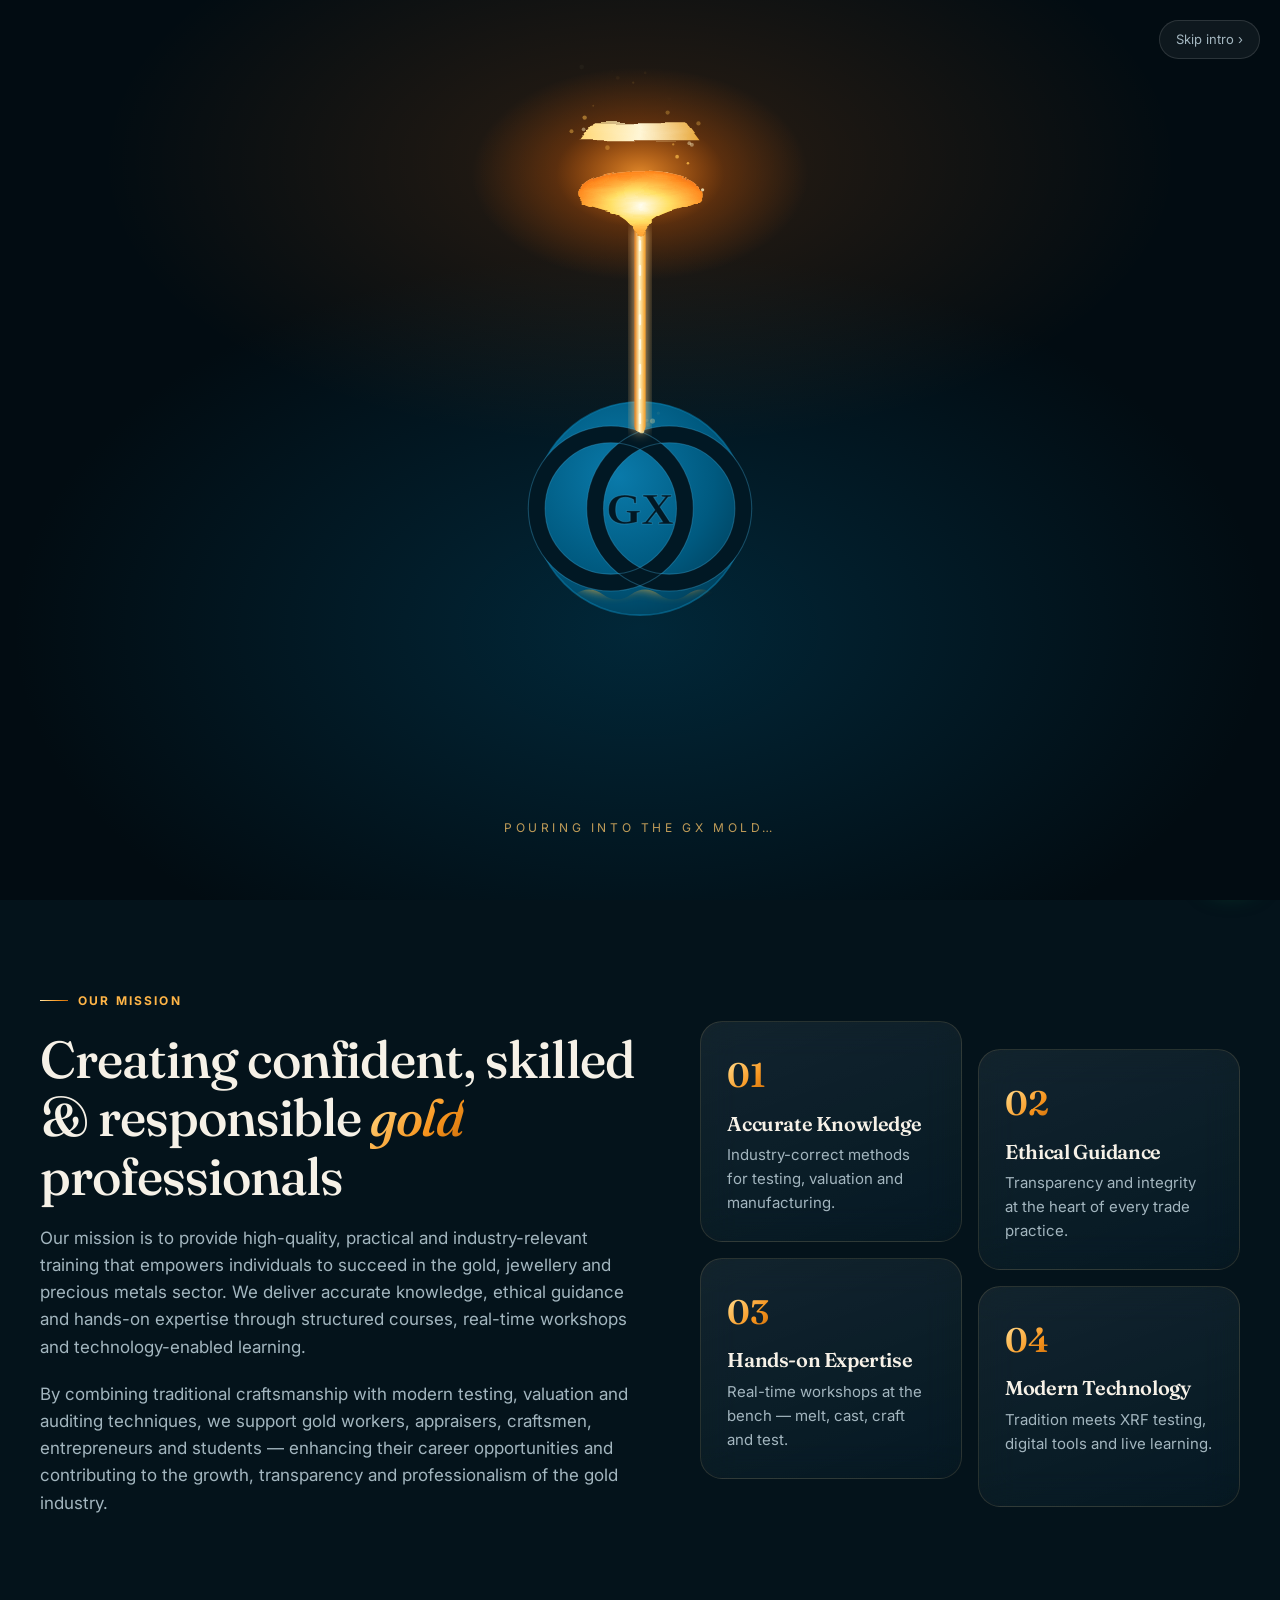
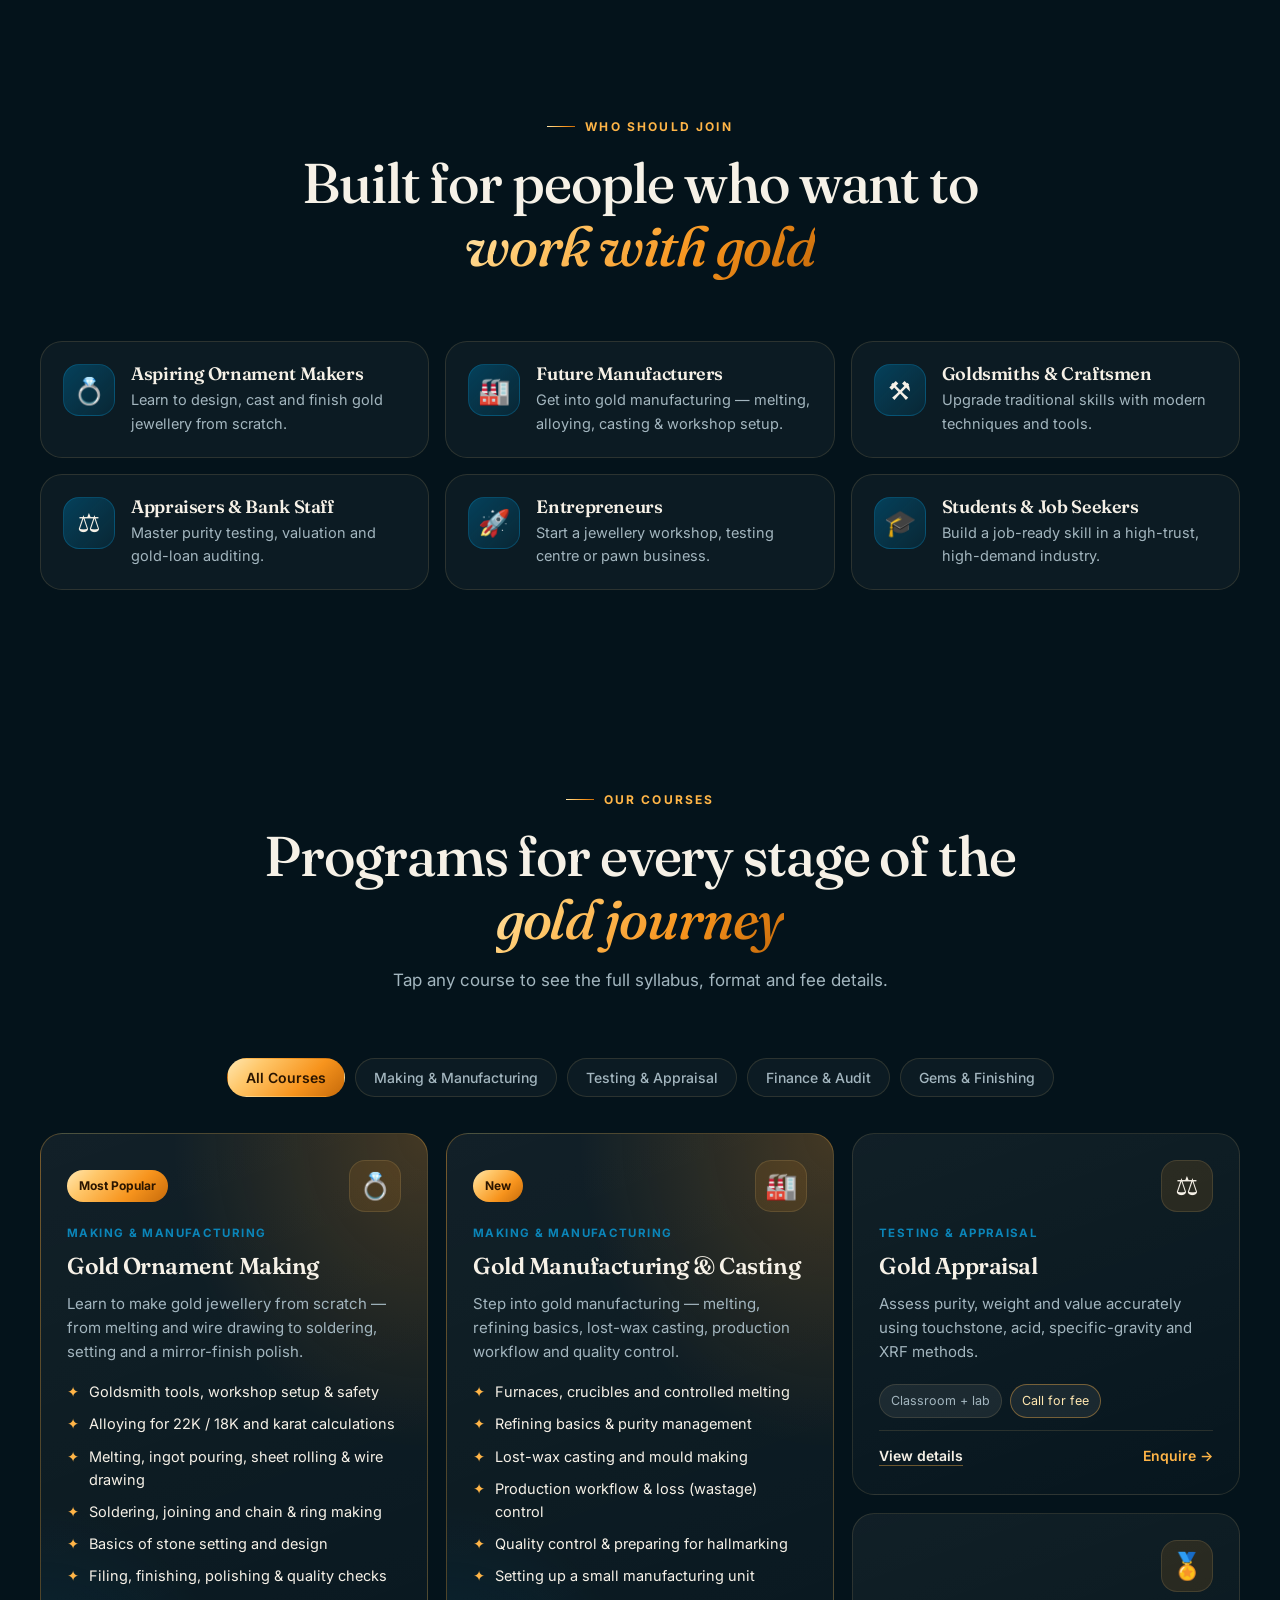
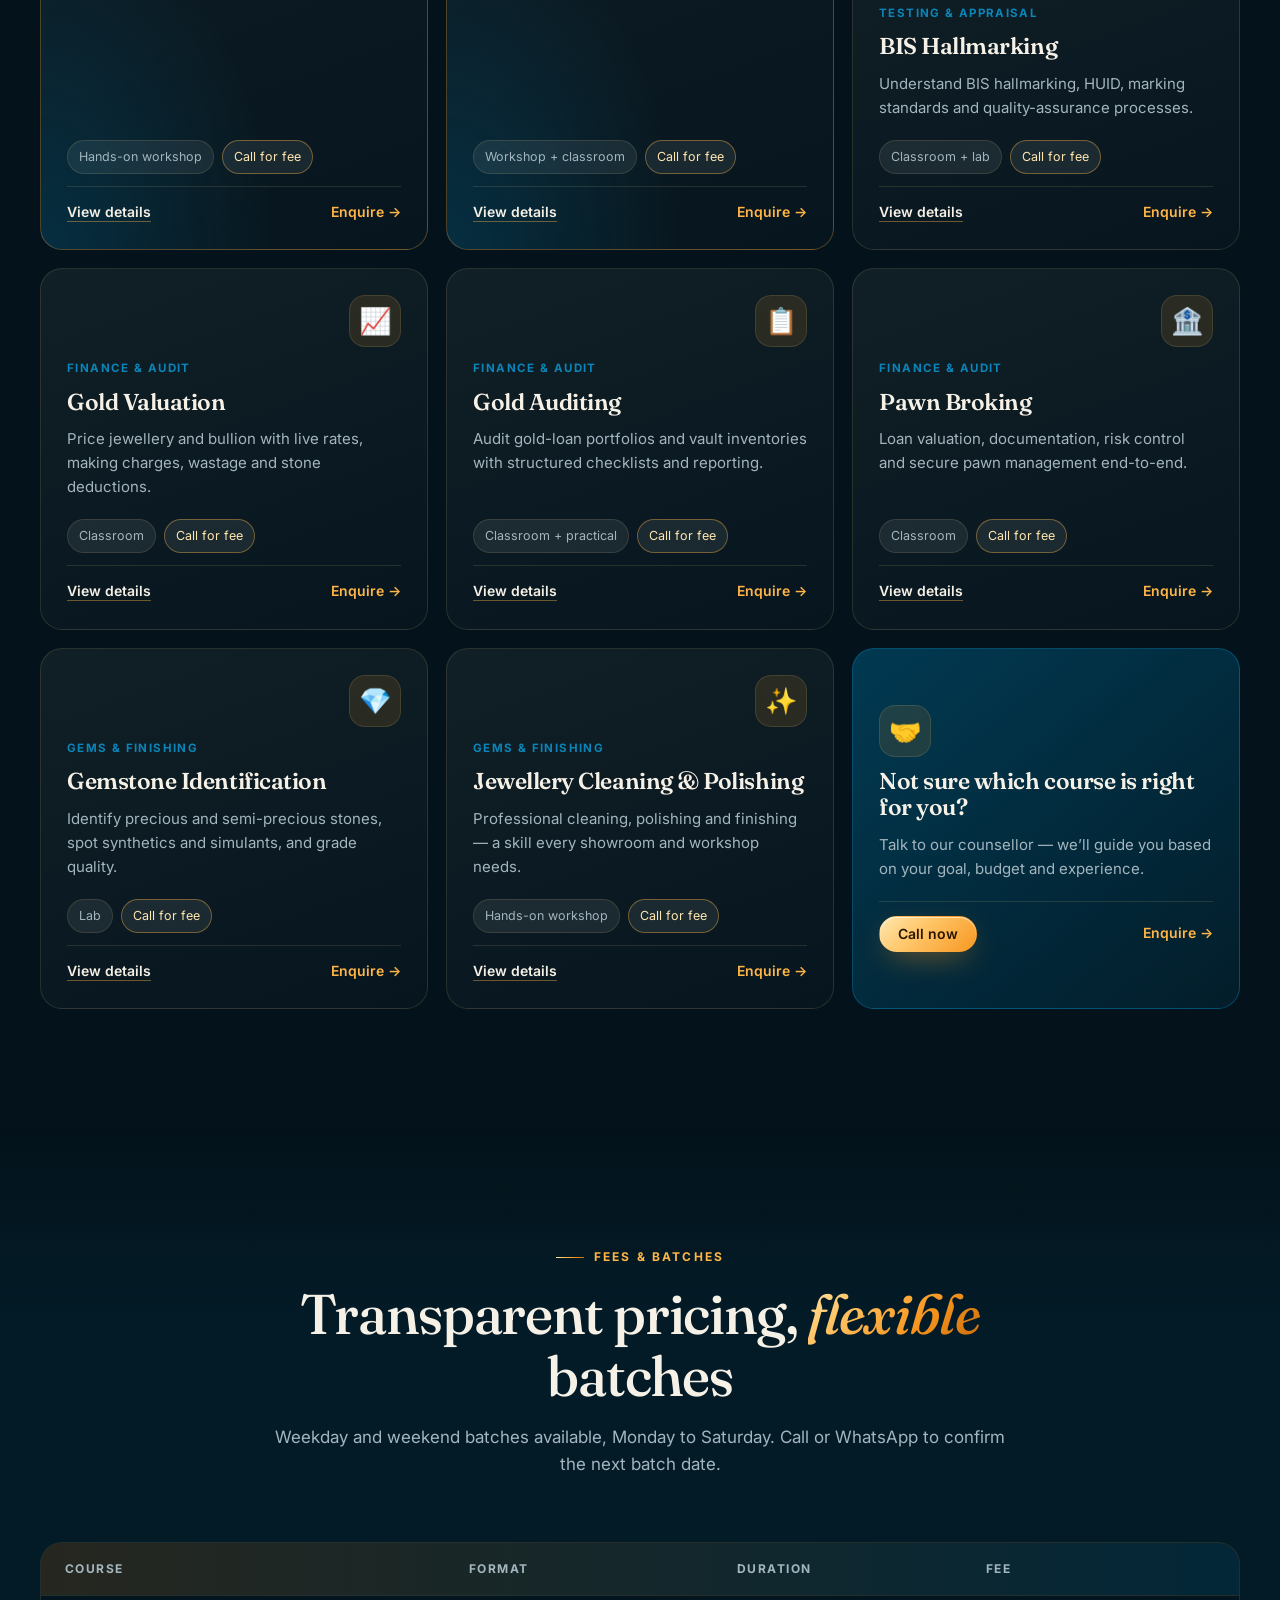
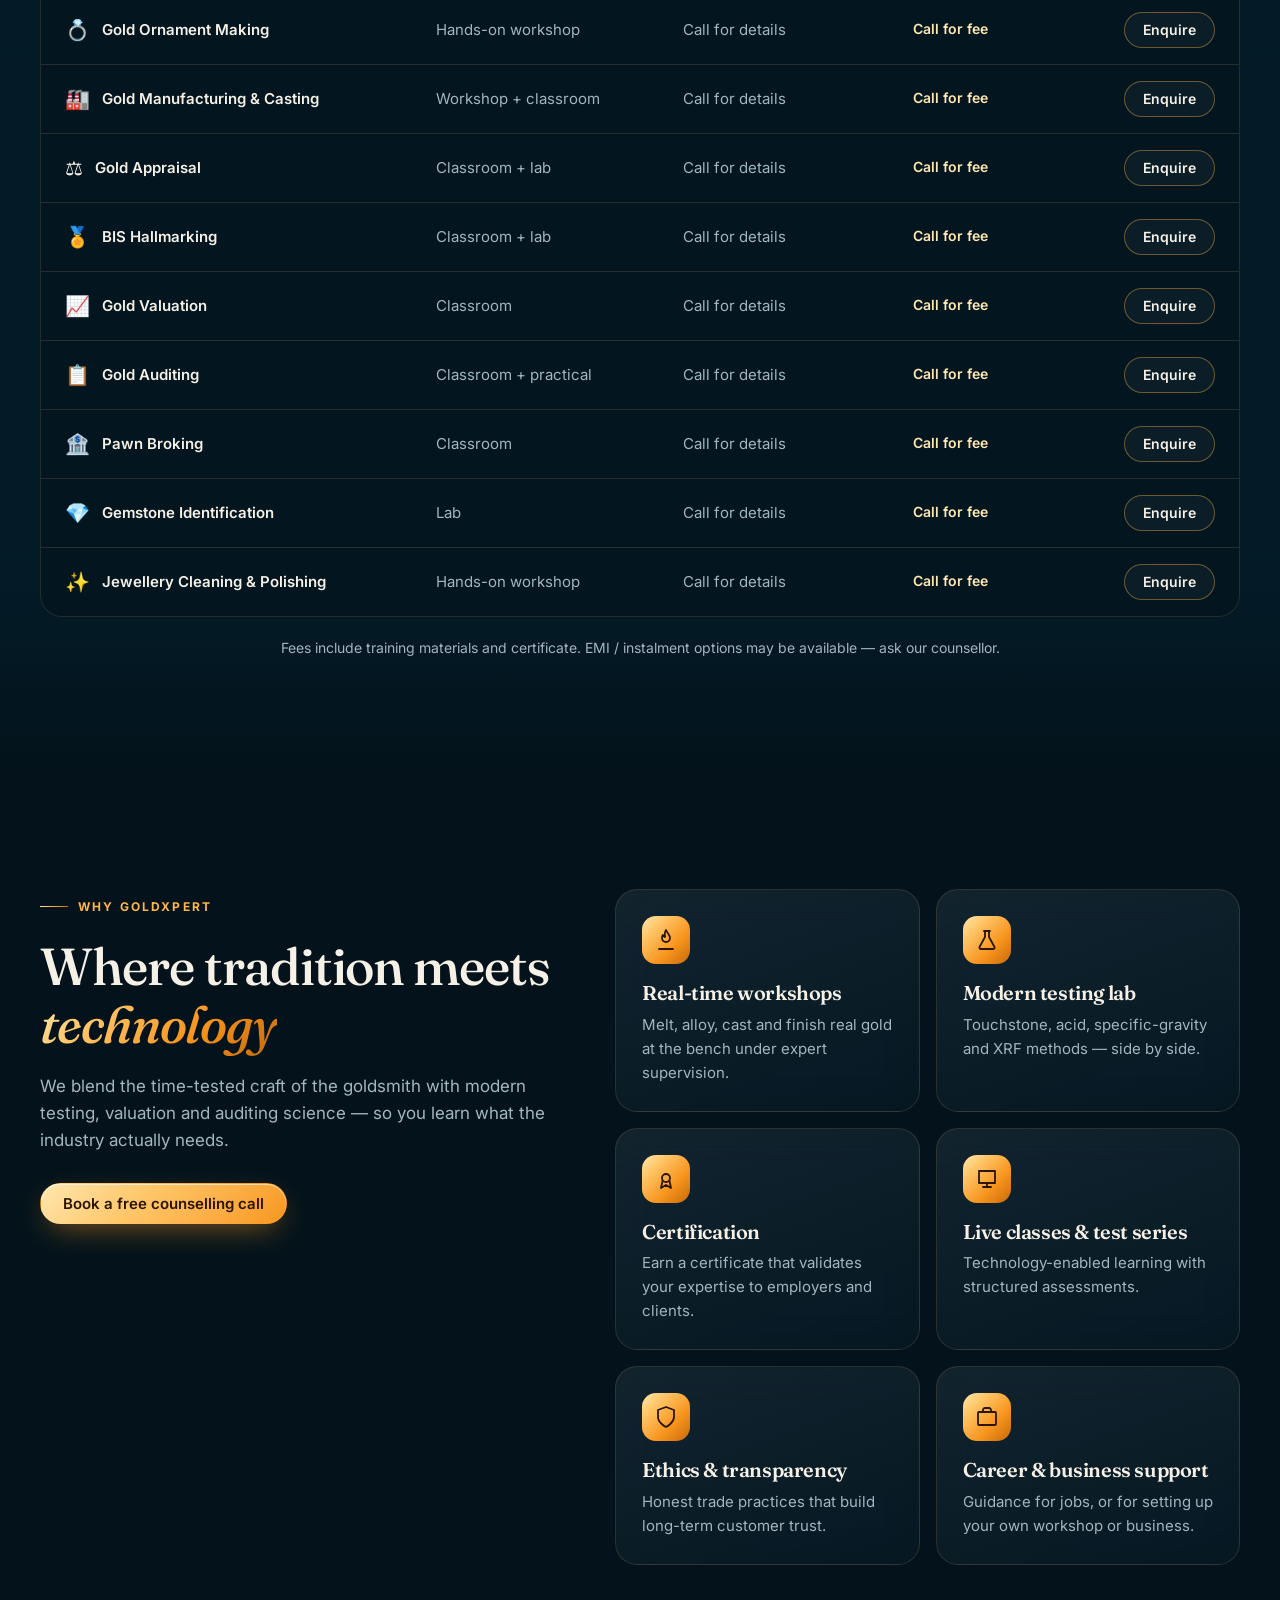
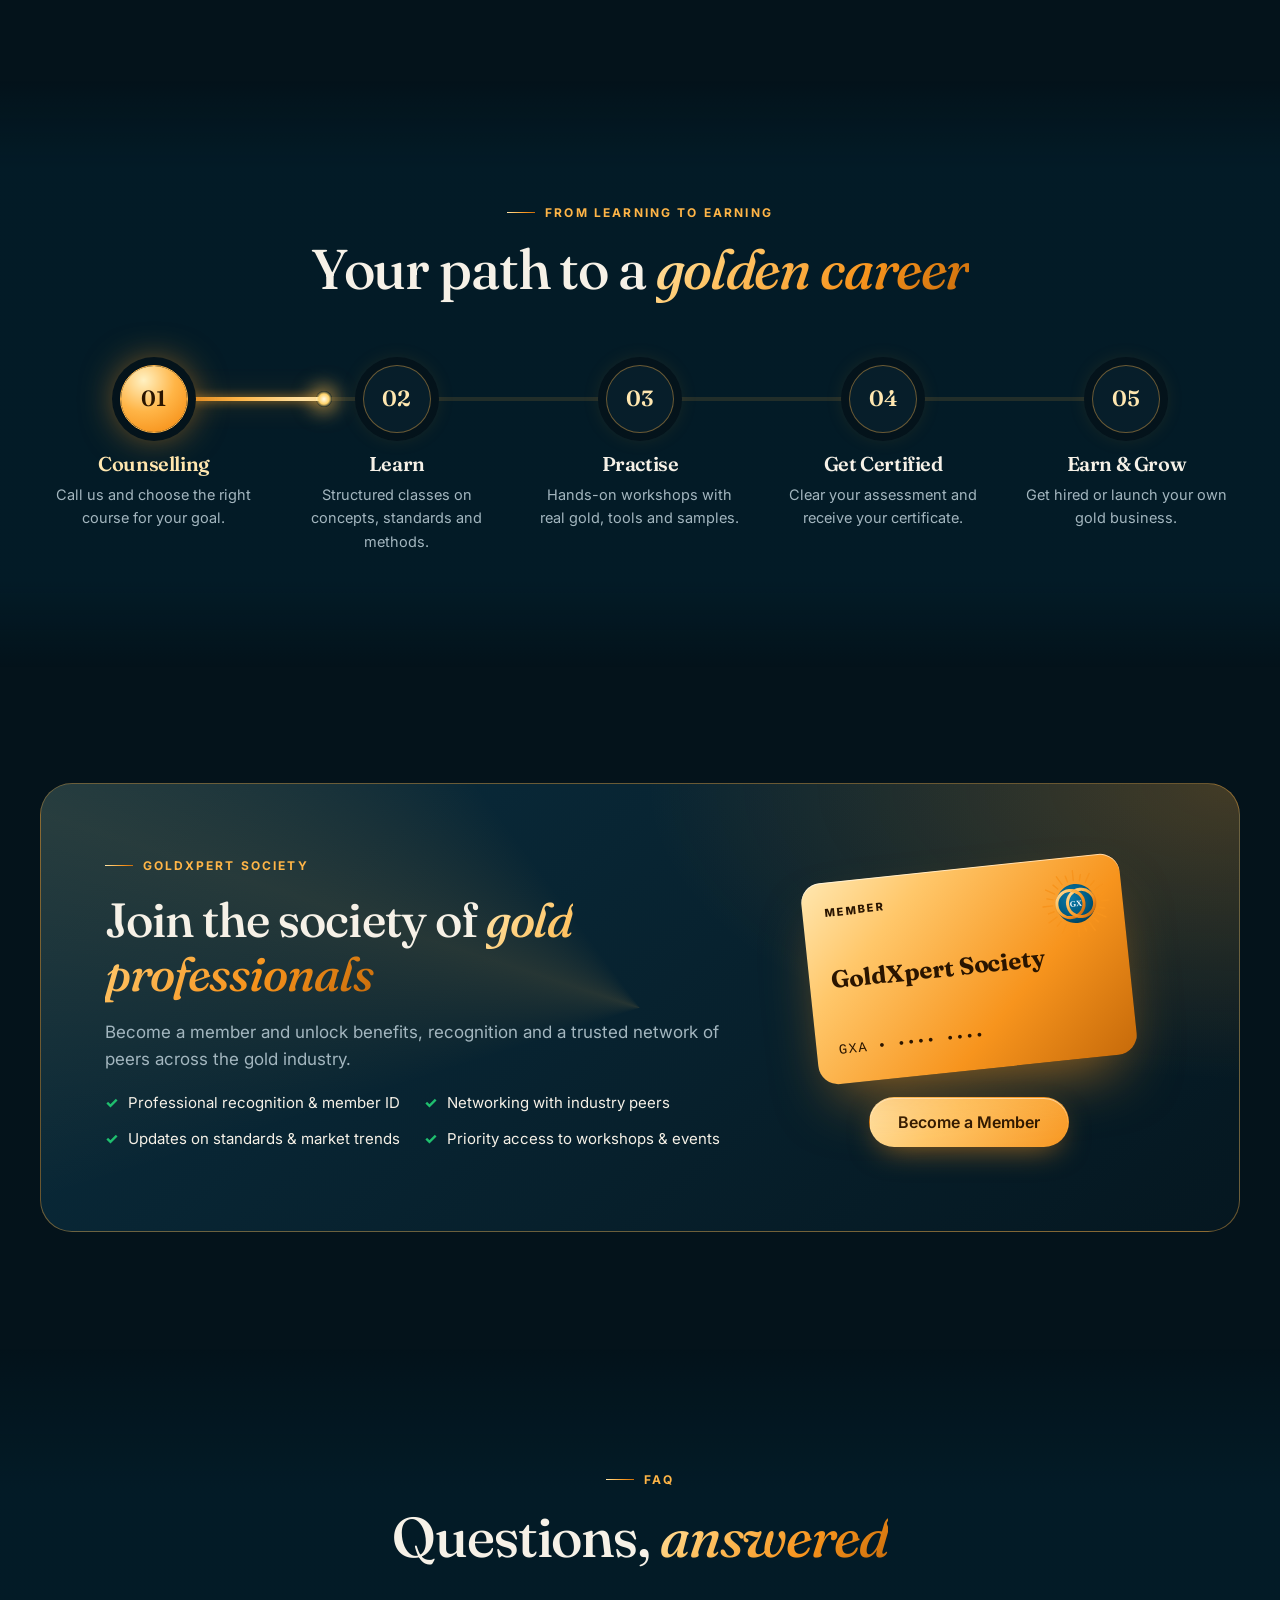
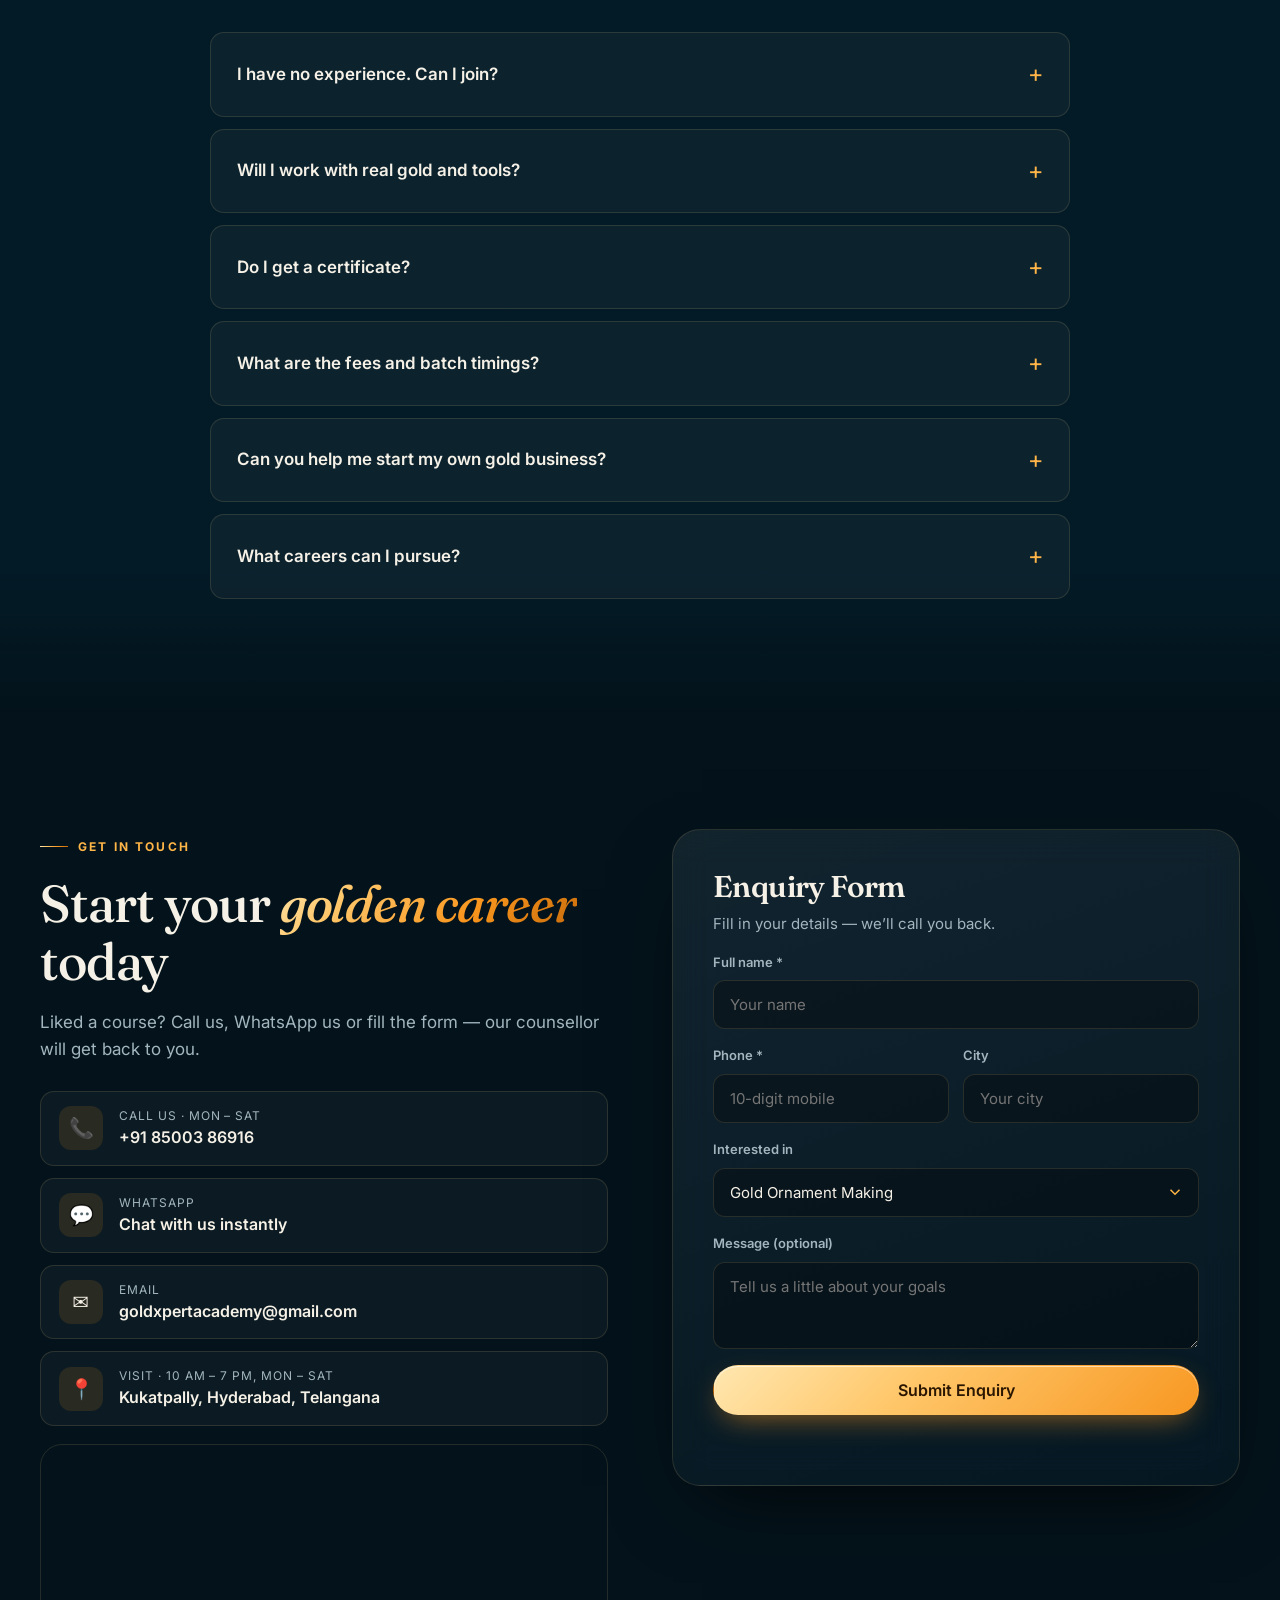
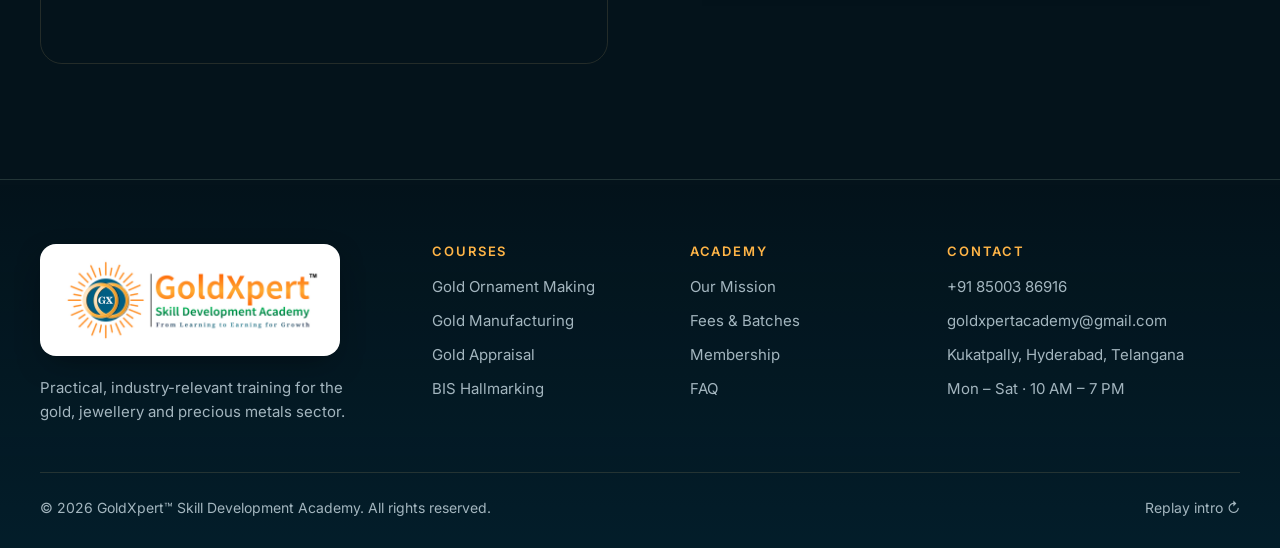
==== commit 1b062e05: "Balance intro logo, slow the gold pour, add hover lift and flowing timeline - Intro: symmetric GX ri" ====
--- a/index.html
+++ b/index.html
@@ -57,14 +57,14 @@
         </g>
         <circle r="95" fill="url(#gxDisc)" />
         <g fill="none" stroke="url(#gxRing)" stroke-width="15">
-          <circle cx="-25" cy="4" r="66" />
-          <circle cx="25" cy="-2" r="66" />
-          <circle cx="-25" cy="4" r="66" clip-path="url(#gxCross)" />
+          <circle cx="-26" cy="0" r="66" />
+          <circle cx="26" cy="0" r="66" />
+          <circle cx="-26" cy="0" r="66" clip-path="url(#gxCross)" />
         </g>
         <g fill="none" stroke="#7A3E00" stroke-opacity=".35" stroke-width="1.2">
-          <circle cx="-25" cy="4" r="73.5" /><circle cx="25" cy="-2" r="73.5" />
+          <circle cx="-26" cy="0" r="73.5" /><circle cx="26" cy="0" r="73.5" />
         </g>
-        <text x="-2" y="15" text-anchor="middle" font-family="Georgia, 'Times New Roman', serif" font-weight="700" font-size="40" fill="#fff">GX</text>
+        <text x="0" y="14" text-anchor="middle" font-family="Georgia, 'Times New Roman', serif" font-weight="700" font-size="40" fill="#fff">GX</text>
       </symbol>
     </defs>
   </svg>
@@ -137,9 +137,9 @@
           <!-- shape of the mold cavities (for the shine sweep) -->
           <mask id="cavityMask" maskUnits="userSpaceOnUse" x="-200" y="-200" width="400" height="400">
             <g fill="none" stroke="#fff" stroke-width="15">
-              <circle cx="-25" cy="4" r="66" /><circle cx="25" cy="-2" r="66" />
+              <circle cx="-26" cy="0" r="66" /><circle cx="26" cy="0" r="66" />
             </g>
-            <text x="-2" y="15" text-anchor="middle" font-family="Georgia, 'Times New Roman', serif" font-weight="700" font-size="40" fill="#fff">GX</text>
+            <text x="0" y="14" text-anchor="middle" font-family="Georgia, 'Times New Roman', serif" font-weight="700" font-size="40" fill="#fff">GX</text>
           </mask>
         </defs>
 
@@ -157,29 +157,29 @@
           <!-- empty cavities: engraved channels in the mold -->
           <g id="cavities">
             <g fill="none" stroke="#011824" stroke-width="15">
-              <circle cx="-25" cy="4" r="66" /><circle cx="25" cy="-2" r="66" />
+              <circle cx="-26" cy="0" r="66" /><circle cx="26" cy="0" r="66" />
             </g>
             <g fill="none" stroke="#3FA9D6" stroke-opacity=".35" stroke-width="1">
-              <circle cx="-25" cy="4" r="73.5" /><circle cx="25" cy="-2" r="73.5" />
-              <circle cx="-25" cy="4" r="58.5" /><circle cx="25" cy="-2" r="58.5" />
+              <circle cx="-26" cy="0" r="73.5" /><circle cx="26" cy="0" r="73.5" />
+              <circle cx="-26" cy="0" r="58.5" /><circle cx="26" cy="0" r="58.5" />
             </g>
-            <text x="-2" y="15" text-anchor="middle" font-family="Georgia, 'Times New Roman', serif" font-weight="700" font-size="40" fill="#011824" stroke="#3FA9D6" stroke-opacity=".35" stroke-width="1">GX</text>
+            <text x="0" y="14" text-anchor="middle" font-family="Georgia, 'Times New Roman', serif" font-weight="700" font-size="40" fill="#011824" stroke="#3FA9D6" stroke-opacity=".35" stroke-width="1">GX</text>
           </g>
 
           <!-- liquid gold filling the cavities -->
           <g mask="url(#fillMask)">
             <g id="liquidCool">
               <g fill="none" stroke="url(#gxRing)" stroke-width="15">
-                <circle cx="-25" cy="4" r="66" /><circle cx="25" cy="-2" r="66" />
-                <circle cx="-25" cy="4" r="66" clip-path="url(#gxCross)" />
+                <circle cx="-26" cy="0" r="66" /><circle cx="26" cy="0" r="66" />
+                <circle cx="-26" cy="0" r="66" clip-path="url(#gxCross)" />
               </g>
-              <text x="-2" y="15" text-anchor="middle" font-family="Georgia, 'Times New Roman', serif" font-weight="700" font-size="40" fill="url(#gxRing)">GX</text>
+              <text x="0" y="14" text-anchor="middle" font-family="Georgia, 'Times New Roman', serif" font-weight="700" font-size="40" fill="url(#gxRing)">GX</text>
             </g>
             <g id="liquidHot" filter="url(#moltenGlow)">
               <g fill="none" stroke="url(#liquidHot)" stroke-width="15">
-                <circle cx="-25" cy="4" r="66" /><circle cx="25" cy="-2" r="66" />
+                <circle cx="-26" cy="0" r="66" /><circle cx="26" cy="0" r="66" />
               </g>
-              <text x="-2" y="15" text-anchor="middle" font-family="Georgia, 'Times New Roman', serif" font-weight="700" font-size="40" fill="url(#liquidHot)">GX</text>
+              <text x="0" y="14" text-anchor="middle" font-family="Georgia, 'Times New Roman', serif" font-weight="700" font-size="40" fill="url(#liquidHot)">GX</text>
             </g>
           </g>
 
@@ -317,7 +317,7 @@
       <div class="container about">
         <div class="about__copy reveal">
           <span class="eyebrow">Our Mission</span>
-          <h2>Creating confident, skilled &amp; <em class="text-gold">responsible</em> gold professionals</h2>
+          <h2>Creating confident, skilled &amp; responsible <em class="text-gold">gold</em> professionals</h2>
           <p>
             Our mission is to provide high-quality, practical and industry-relevant training that empowers individuals to
             succeed in the gold, jewellery and precious metals sector. We deliver accurate knowledge, ethical guidance and
@@ -446,6 +446,8 @@
           <span class="eyebrow">From Learning to Earning</span>
           <h2>Your path to a <em class="text-gold">golden career</em></h2>
         </div>
+        <div class="timeline-wrap" id="timelineWrap">
+        <div class="timeline__track" aria-hidden="true"><div class="timeline__fill" id="timelineFill"><span class="timeline__drop"></span></div></div>
         <ol class="timeline">
           <li class="step reveal"><span class="step__n">01</span><h4>Counselling</h4><p>Call us and choose the right course for your goal.</p></li>
           <li class="step reveal"><span class="step__n">02</span><h4>Learn</h4><p>Structured classes on concepts, standards and methods.</p></li>
@@ -453,6 +455,7 @@
           <li class="step reveal"><span class="step__n">04</span><h4>Get Certified</h4><p>Clear your assessment and receive your certificate.</p></li>
           <li class="step reveal"><span class="step__n">05</span><h4>Earn &amp; Grow</h4><p>Get hired or launch your own gold business.</p></li>
         </ol>
+        </div>
       </div>
     </section>
 
--- a/styles.css
+++ b/styles.css
@@ -69,12 +69,19 @@
 .intro__stage { position: relative; width: min(100%, 600px); height: 100%; display: flex; flex-direction: column; align-items: center; justify-content: center; padding: 24px 16px; }
 .intro__svg { width: 100%; height: auto; max-height: 68vh; overflow: visible; }
 .intro__word { text-align: center; margin-top: -2vh; opacity: 0; }
-.intro__name { font-family: var(--sans); font-weight: 800; font-size: clamp(34px, 7vw, 52px); letter-spacing: -0.02em; line-height: 1; color: var(--gold-3); }
+.intro__name {
+  position: relative; display: inline-block;
+  font-family: var(--sans); font-weight: 700; font-size: clamp(32px, 6.4vw, 48px); letter-spacing: -0.01em; line-height: 1;
+  background: linear-gradient(180deg, #e9c48a 0%, #d9a456 55%, #b9802f 100%);
+  -webkit-background-clip: text; background-clip: text; color: transparent;
+  filter: drop-shadow(0 0 14px rgba(247, 148, 29, 0.18));
+  opacity: 0.92;
+}
 .intro__name span { color: inherit; }
-.intro__name, .brand__name b { background: linear-gradient(180deg, #ffc56b, #f7941d 60%, #e07a10); -webkit-background-clip: text; background-clip: text; color: transparent; }
-.intro__name sup { font-size: 0.32em; vertical-align: super; color: var(--muted); -webkit-text-fill-color: var(--muted); }
-.intro__sub { margin-top: 10px; font-weight: 700; font-size: clamp(15px, 3.2vw, 21px); color: var(--green); }
-.intro__tag { margin-top: 8px; font-family: var(--serif); letter-spacing: 0.18em; font-size: clamp(11px, 2.2vw, 14px); color: var(--muted); }
+/* ™ sits outside the text box so it doesn't push the name off-centre */
+.intro__name sup { position: absolute; left: 100%; top: 0.05em; margin-left: 2px; font-size: 0.3em; font-weight: 600; -webkit-text-fill-color: rgba(163, 182, 191, 0.7); }
+.intro__sub { margin-top: 12px; font-weight: 600; font-size: clamp(14px, 3vw, 19px); letter-spacing: 0.02em; color: rgba(79, 191, 138, 0.82); }
+.intro__tag { margin-top: 8px; font-family: var(--serif); letter-spacing: 0.18em; font-size: clamp(11px, 2.2vw, 13.5px); color: rgba(163, 182, 191, 0.75); }
 .intro__status { position: absolute; bottom: 7vh; left: 0; right: 0; text-align: center; font-size: 12px; letter-spacing: 0.3em; text-transform: uppercase; color: rgba(255, 199, 106, 0.75); }
 .intro__skip {
   position: absolute; top: 20px; right: 20px; z-index: 2;
@@ -343,12 +350,47 @@
 .feature h4 { font-size: 20px; margin-bottom: 8px; }
 .feature p { color: var(--muted); font-size: 15px; }
 
-/* Timeline */
-.timeline { list-style: none; padding: 0; margin: 0; display: grid; grid-template-columns: repeat(5, 1fr); gap: 16px; position: relative; }
-.timeline::before { content: ""; position: absolute; top: 34px; left: 8%; right: 8%; height: 2px; background: linear-gradient(90deg, transparent, var(--gold-3), var(--teal-2), transparent); }
+/* Timeline — liquid gold flows from step 1 to step 5 */
+.timeline-wrap { position: relative; }
+.timeline__track { position: absolute; z-index: 0; border-radius: 4px; background: rgba(255, 181, 71, 0.12); }
+.timeline__fill {
+  position: absolute; left: 0; top: 0; width: 0; height: 100%; border-radius: 4px;
+  background: linear-gradient(90deg, #c66a0a, #ffb547 25%, #fff1c2 50%, #ffb547 75%, #f7941d);
+  background-size: 200% 100%; animation: moltenX 1.8s linear infinite;
+  box-shadow: 0 0 10px rgba(255, 166, 40, 0.8), 0 0 26px rgba(247, 148, 29, 0.45);
+}
+.timeline__drop {
+  position: absolute; right: -8px; top: 50%; width: 16px; height: 16px; margin-top: -8px; border-radius: 50%;
+  background: radial-gradient(circle, #fffbe8 0%, #ffd36b 45%, rgba(247, 148, 29, 0) 72%);
+  box-shadow: 0 0 18px 6px rgba(255, 190, 80, 0.55); transition: opacity 0.6s;
+}
+.timeline__fill:not(.is-flowing) .timeline__drop { opacity: 0; }
+.timeline-wrap.is-vertical .timeline__fill { width: 100%; height: 0; background: linear-gradient(180deg, #c66a0a, #ffb547 25%, #fff1c2 50%, #ffb547 75%, #f7941d); background-size: 100% 200%; animation-name: moltenY; }
+.timeline-wrap.is-vertical .timeline__drop { right: auto; top: auto; left: 50%; bottom: -8px; margin: 0 0 0 -8px; }
+@keyframes moltenX { to { background-position: -200% 0; } }
+@keyframes moltenY { to { background-position: 0 -200%; } }
+
+.timeline { list-style: none; padding: 0; margin: 0; display: grid; grid-template-columns: repeat(5, 1fr); gap: 16px; position: relative; z-index: 1; }
 .step { position: relative; text-align: center; padding: 0 8px; }
-.step__n { position: relative; z-index: 1; display: inline-grid; place-items: center; width: 68px; height: 68px; border-radius: 50%; font-family: var(--serif); font-size: 22px; font-weight: 600; color: var(--gold-1); background: var(--bg-2); border: 1px solid var(--border-strong); box-shadow: 0 0 0 8px var(--bg), 0 0 30px rgba(247, 148, 29, 0.3); margin-bottom: 20px; }
-.step h4 { font-size: 20px; margin-bottom: 8px; }
+.step__n {
+  position: relative; z-index: 1; isolation: isolate; overflow: hidden;
+  display: inline-grid; place-items: center; width: 68px; height: 68px; border-radius: 50%;
+  font-family: var(--serif); font-size: 22px; font-weight: 600; color: var(--gold-1);
+  background: var(--bg-2); border: 1px solid var(--border-strong);
+  box-shadow: 0 0 0 8px var(--bg), 0 0 24px rgba(247, 148, 29, 0.2); margin-bottom: 20px;
+  transition: color 0.6s ease 0.25s, border-color 0.6s, box-shadow 0.8s;
+}
+.step__n::before {
+  content: ""; position: absolute; z-index: -1; left: -25%; right: -25%; top: -12%; bottom: 0;
+  border-radius: 46% 42% 0 0 / 22% 18% 0 0;
+  background: radial-gradient(circle at 40% 30%, #fff1c2 0%, #ffb547 40%, #f7941d 72%, #b85f08 100%);
+  transform: translateY(105%); transition: transform 0.9s cubic-bezier(0.45, 0, 0.25, 1);
+}
+.step__n.is-filled { color: #2a1500; border-color: #ffb547; box-shadow: 0 0 0 8px var(--bg), 0 0 38px rgba(247, 148, 29, 0.75); }
+.step__n.is-filled::before { transform: translateY(0); animation: slosh 2.4s ease-in-out 0.9s infinite; }
+@keyframes slosh { 50% { transform: translateY(0) rotate(6deg); } }
+.step h4 { font-size: 20px; margin-bottom: 8px; transition: color 0.6s; }
+.step.is-reached h4 { color: var(--gold-1); }
 .step p { color: var(--muted); font-size: 14.5px; }
 
 /* Membership */
@@ -469,6 +511,20 @@
 .js .reveal.is-visible { opacity: 1; transform: none; }
 .js .pillar.reveal.is-visible:nth-child(even) { transform: translateY(28px); }
 
+/* Hover: windows lift up with a soft gold glow */
+.pillar, .aud, .feature, .contact__list li, .faq__item, .stat, .fees__row, .card {
+  transition: transform 0.45s var(--ease), box-shadow 0.45s var(--ease), border-color 0.35s, background 0.35s;
+}
+.pillar:hover, .aud:hover, .feature:hover, .contact__list li:hover, .card:hover {
+  transform: translateY(-8px);
+  border-color: var(--border-strong);
+  box-shadow: 0 24px 44px -20px rgba(0, 0, 0, 0.7), 0 12px 32px -14px rgba(247, 148, 29, 0.4);
+}
+.faq__item:hover { transform: translateY(-3px); border-color: var(--border-strong); box-shadow: 0 16px 30px -18px rgba(247, 148, 29, 0.4); }
+@media (min-width: 601px) {
+  .pillar:nth-child(even):hover { transform: translateY(20px); }
+}
+
 /* =========================================================
    RESPONSIVE
    ========================================================= */
@@ -478,8 +534,10 @@
 }
 @media (max-width: 1080px) {
   .bento { grid-template-columns: repeat(2, 1fr); }
-  .timeline { grid-template-columns: repeat(3, 1fr); row-gap: 40px; }
-  .timeline::before { display: none; }
+  .timeline { grid-template-columns: 1fr; row-gap: 34px; max-width: 560px; margin-inline: auto; }
+  .step { display: grid; grid-template-columns: 68px 1fr; column-gap: 20px; text-align: left; padding: 0; }
+  .step__n { grid-row: span 2; margin: 0; }
+  .step h4 { align-self: end; }
   .audience { grid-template-columns: repeat(2, 1fr); }
 }
 @media (max-width: 960px) {
@@ -523,9 +581,6 @@
   .bento, .audience, .pillars, .why__grid { grid-template-columns: 1fr; }
   .pillar:nth-child(even), .js .pillar.reveal.is-visible:nth-child(even) { transform: none; }
   .card--feature { grid-row: auto; }
-  .timeline { grid-template-columns: 1fr; text-align: left; }
-  .step { display: grid; grid-template-columns: 68px 1fr; column-gap: 18px; text-align: left; }
-  .step__n { grid-row: span 2; margin: 0; }
   .membership__list, .modal__list { grid-template-columns: 1fr; }
   .modal__meta { grid-template-columns: 1fr 1fr; }
   .field-row { grid-template-columns: 1fr; }
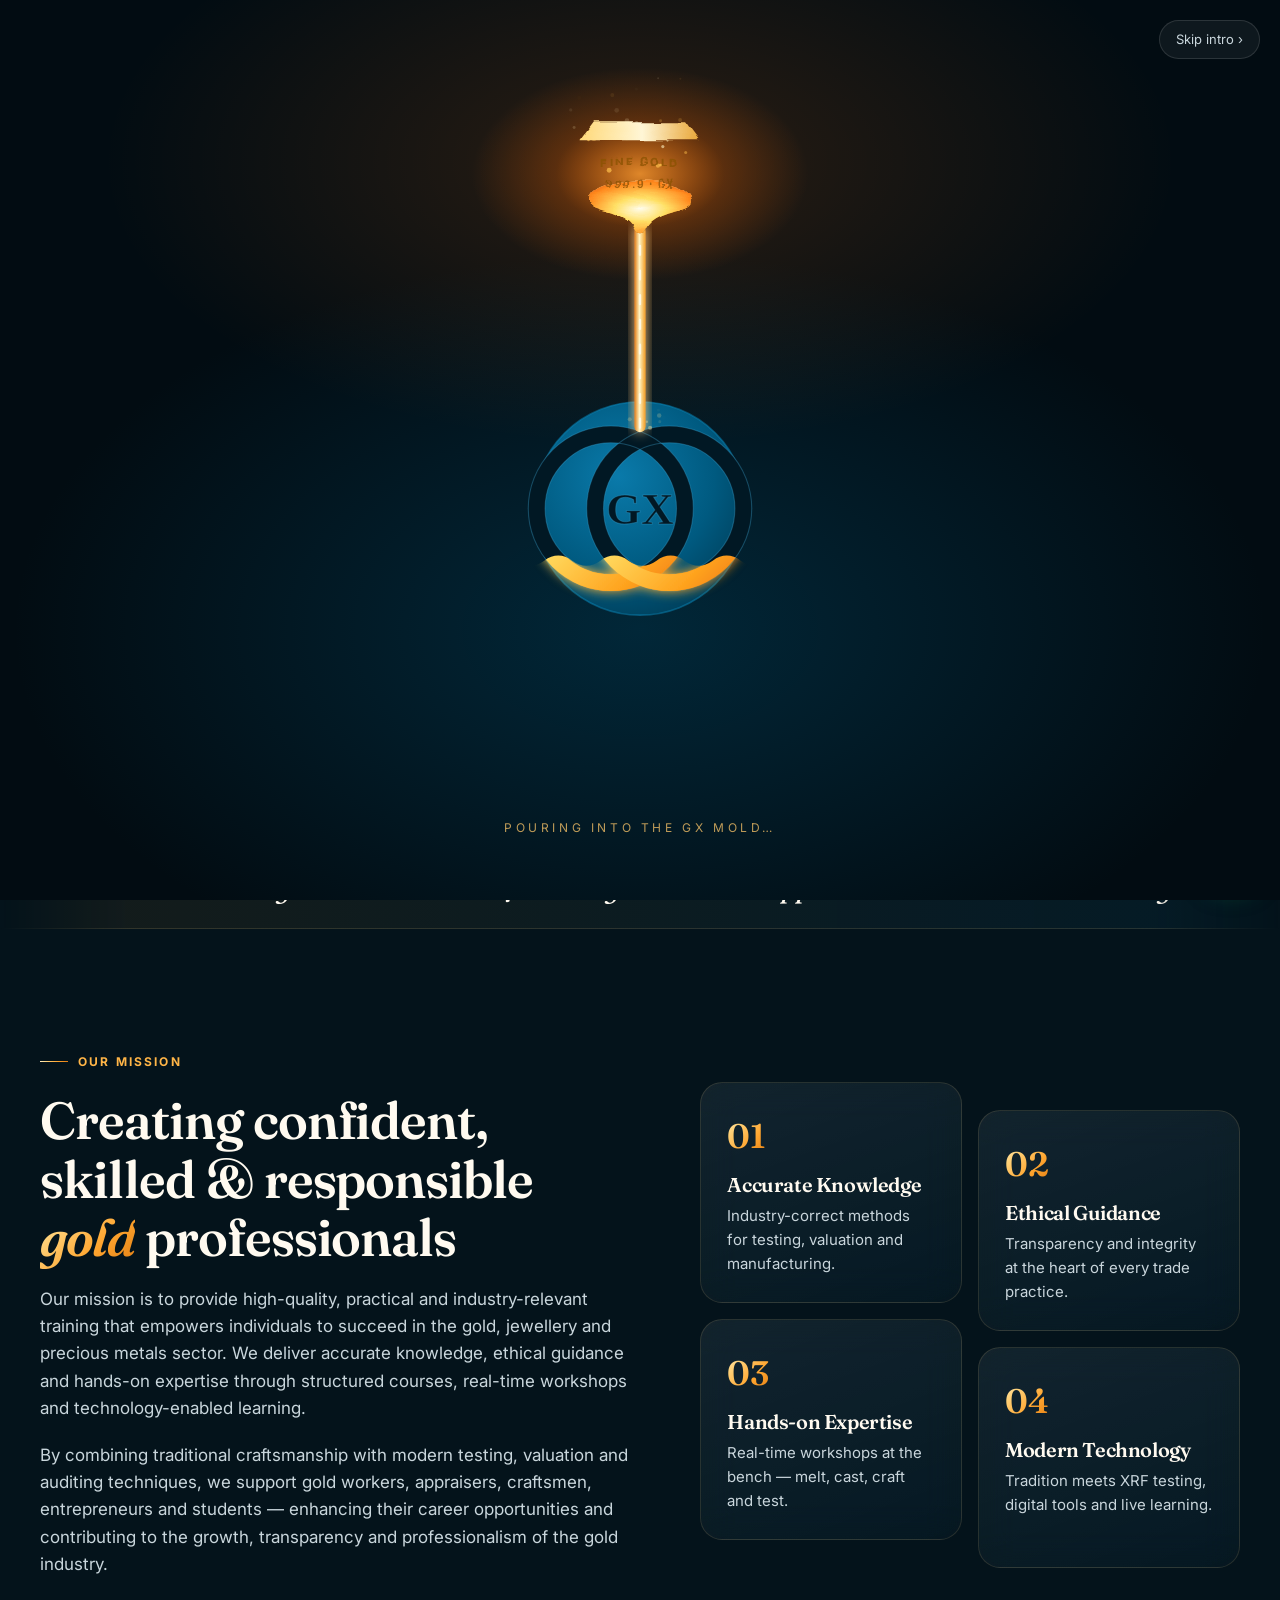
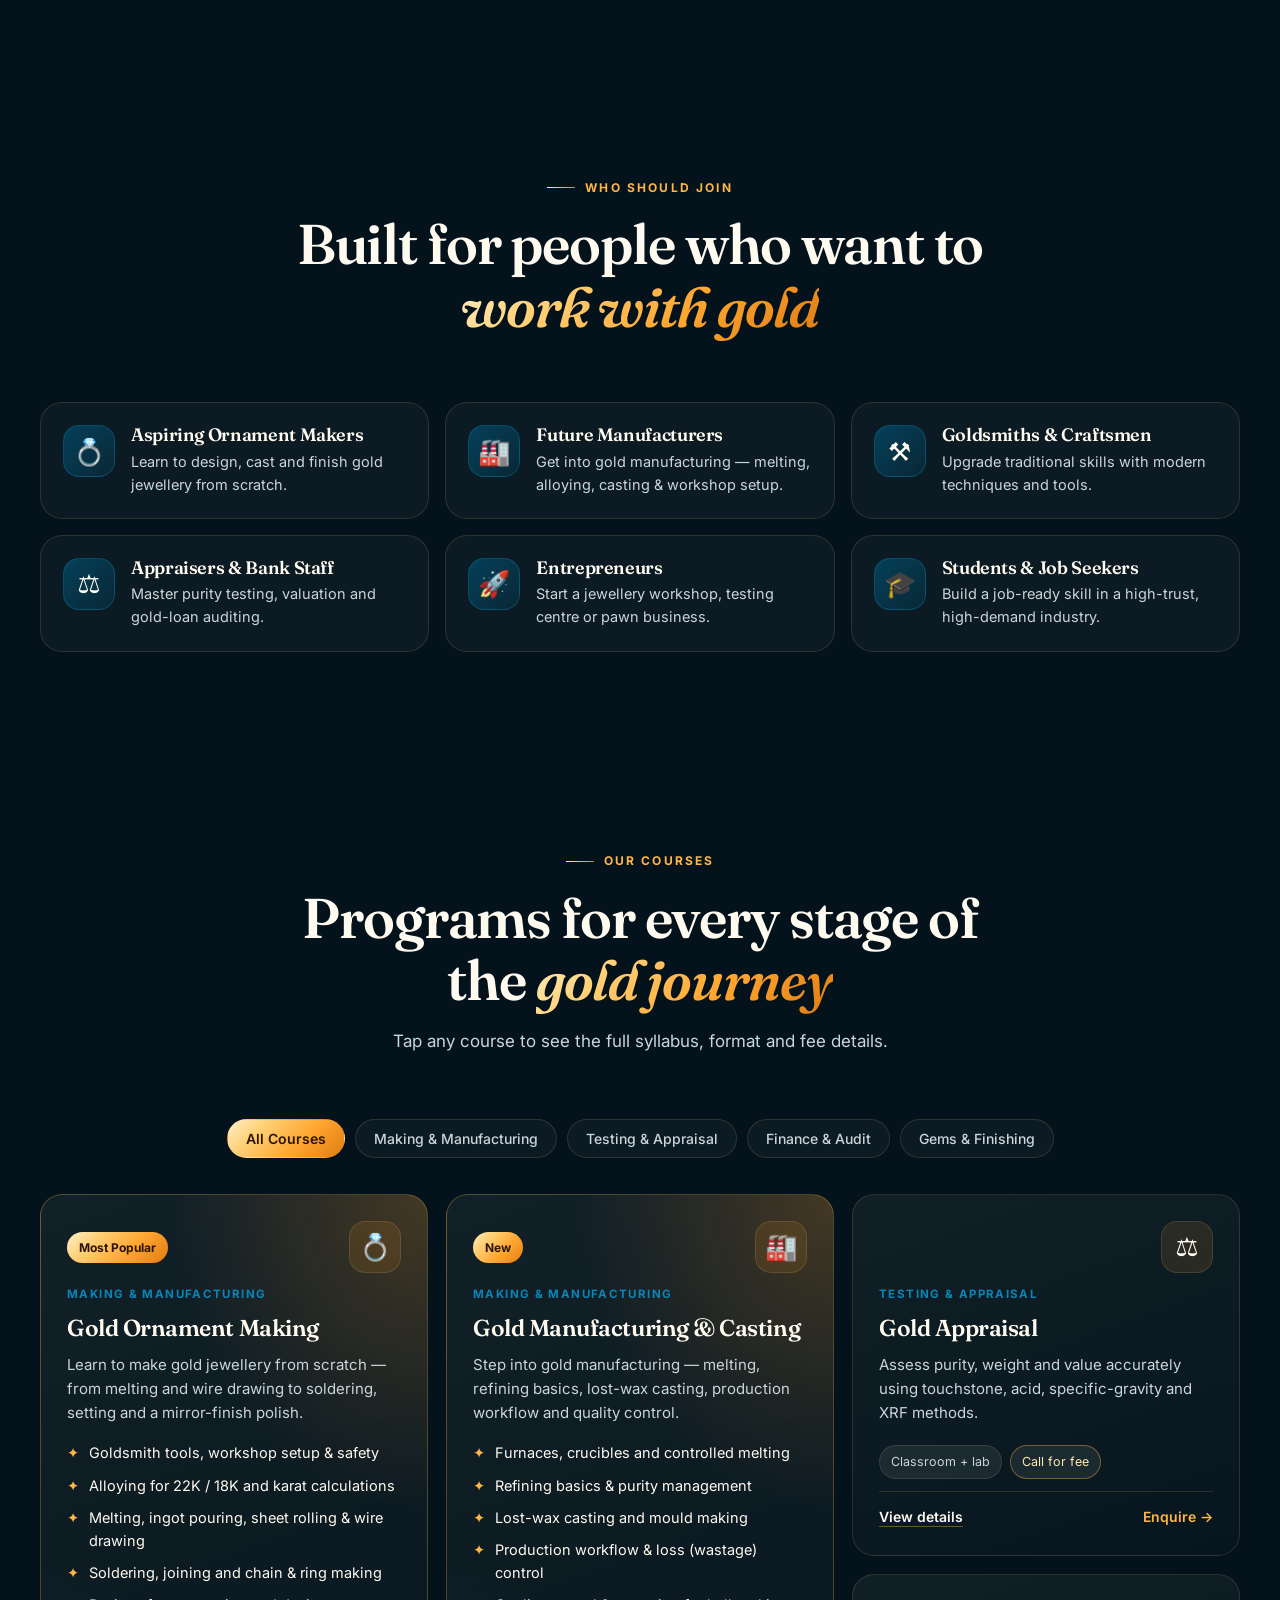
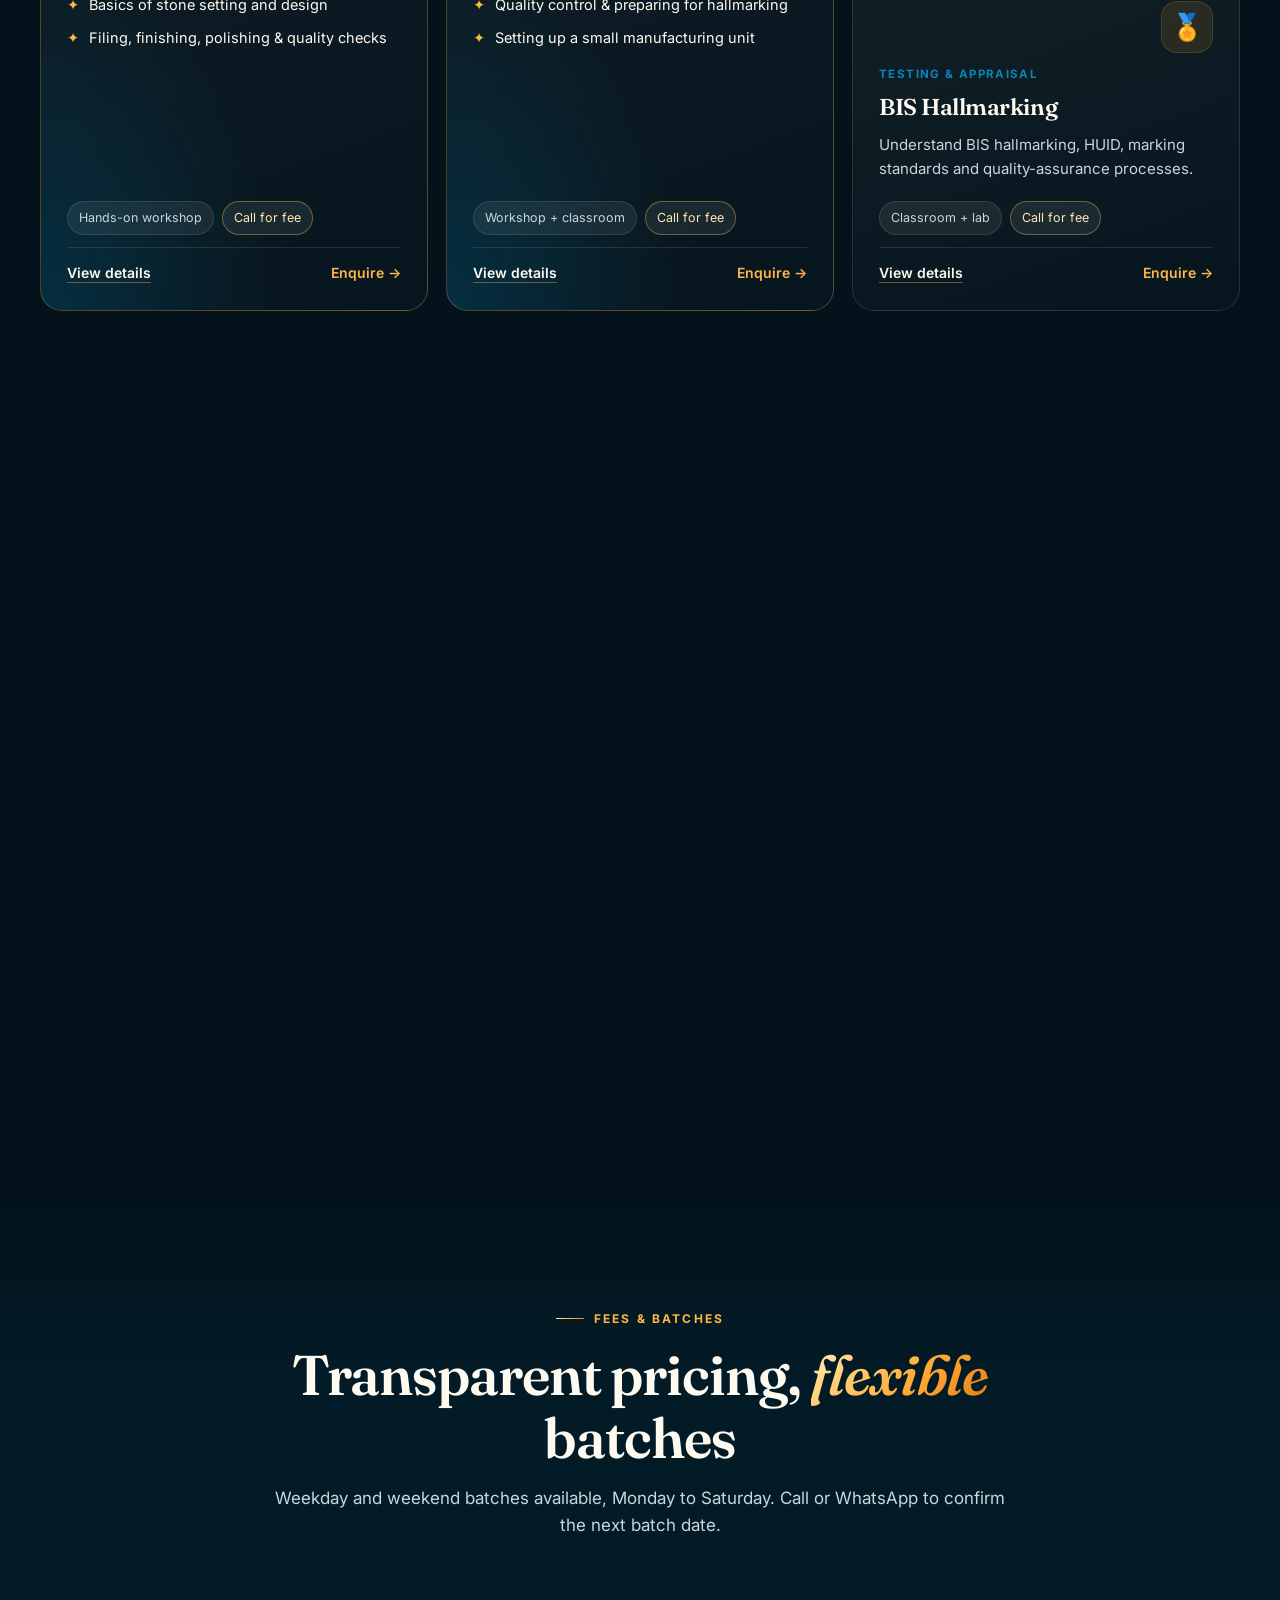
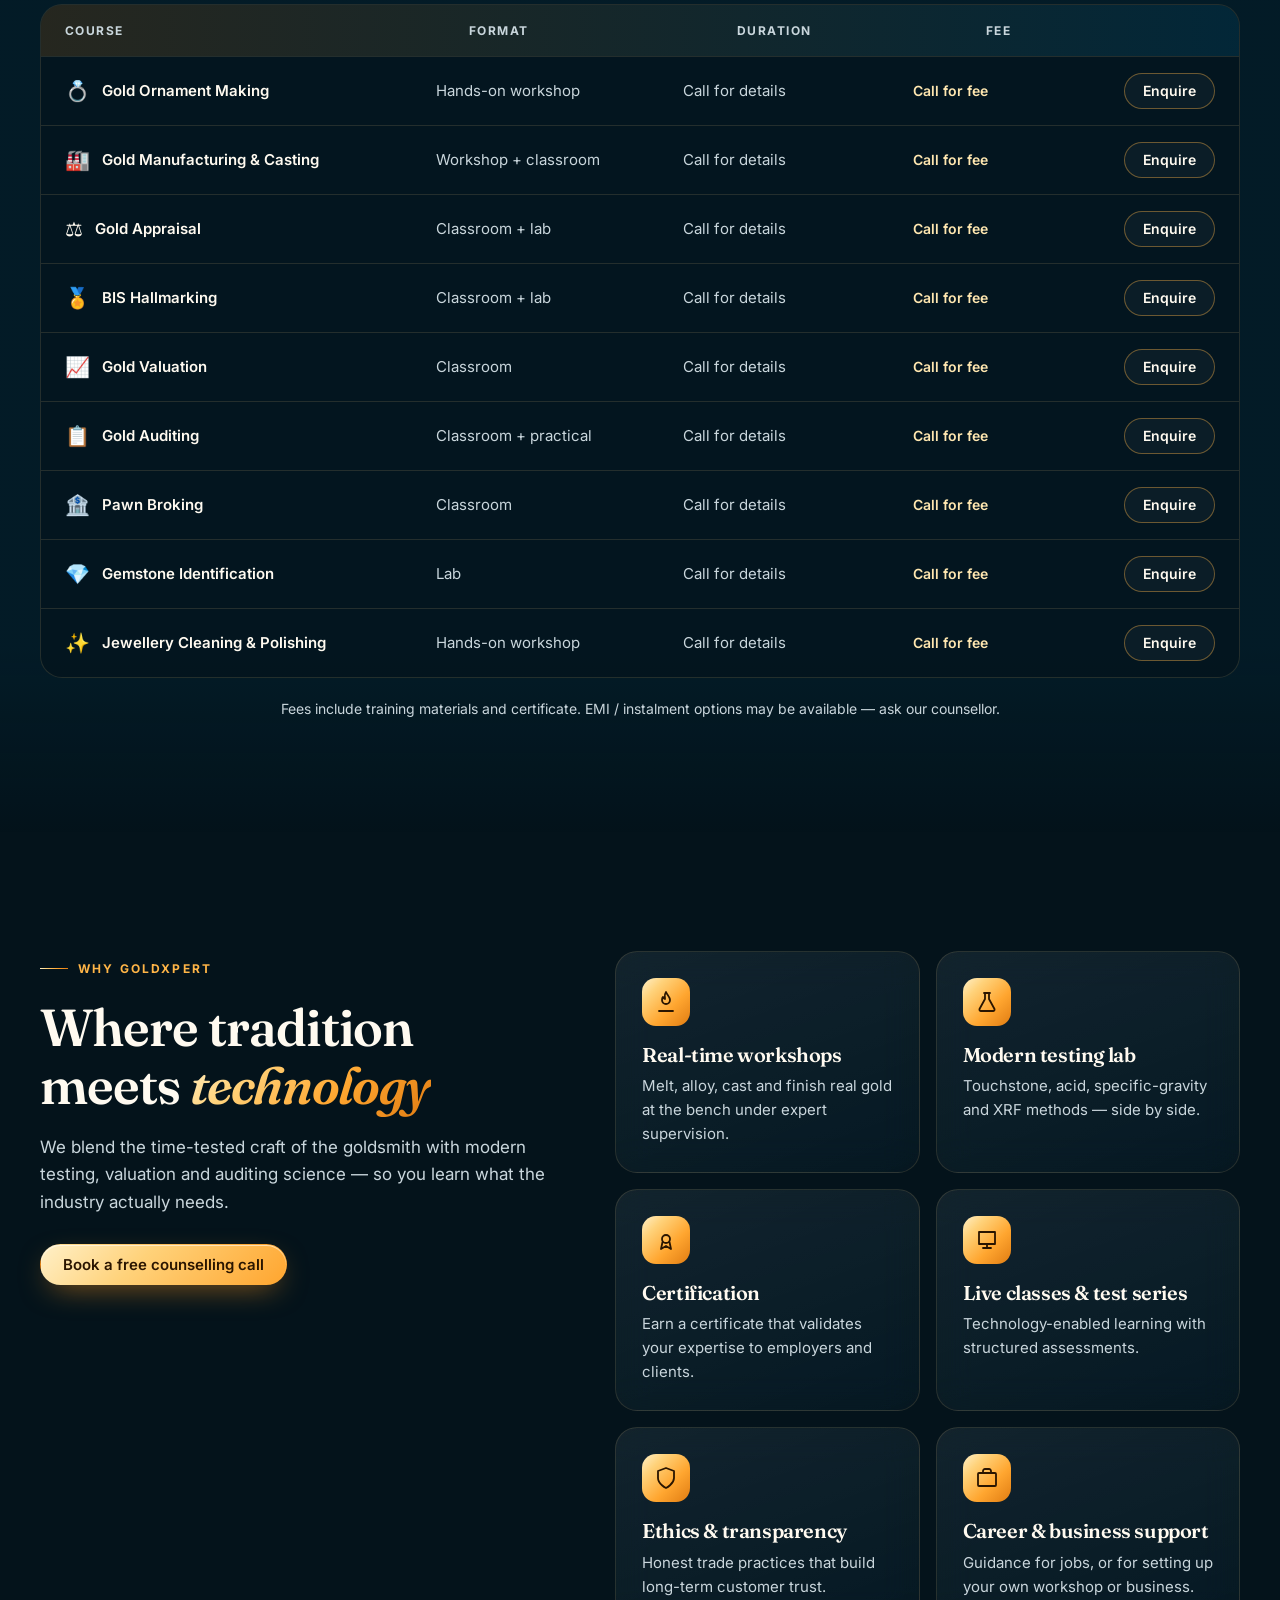
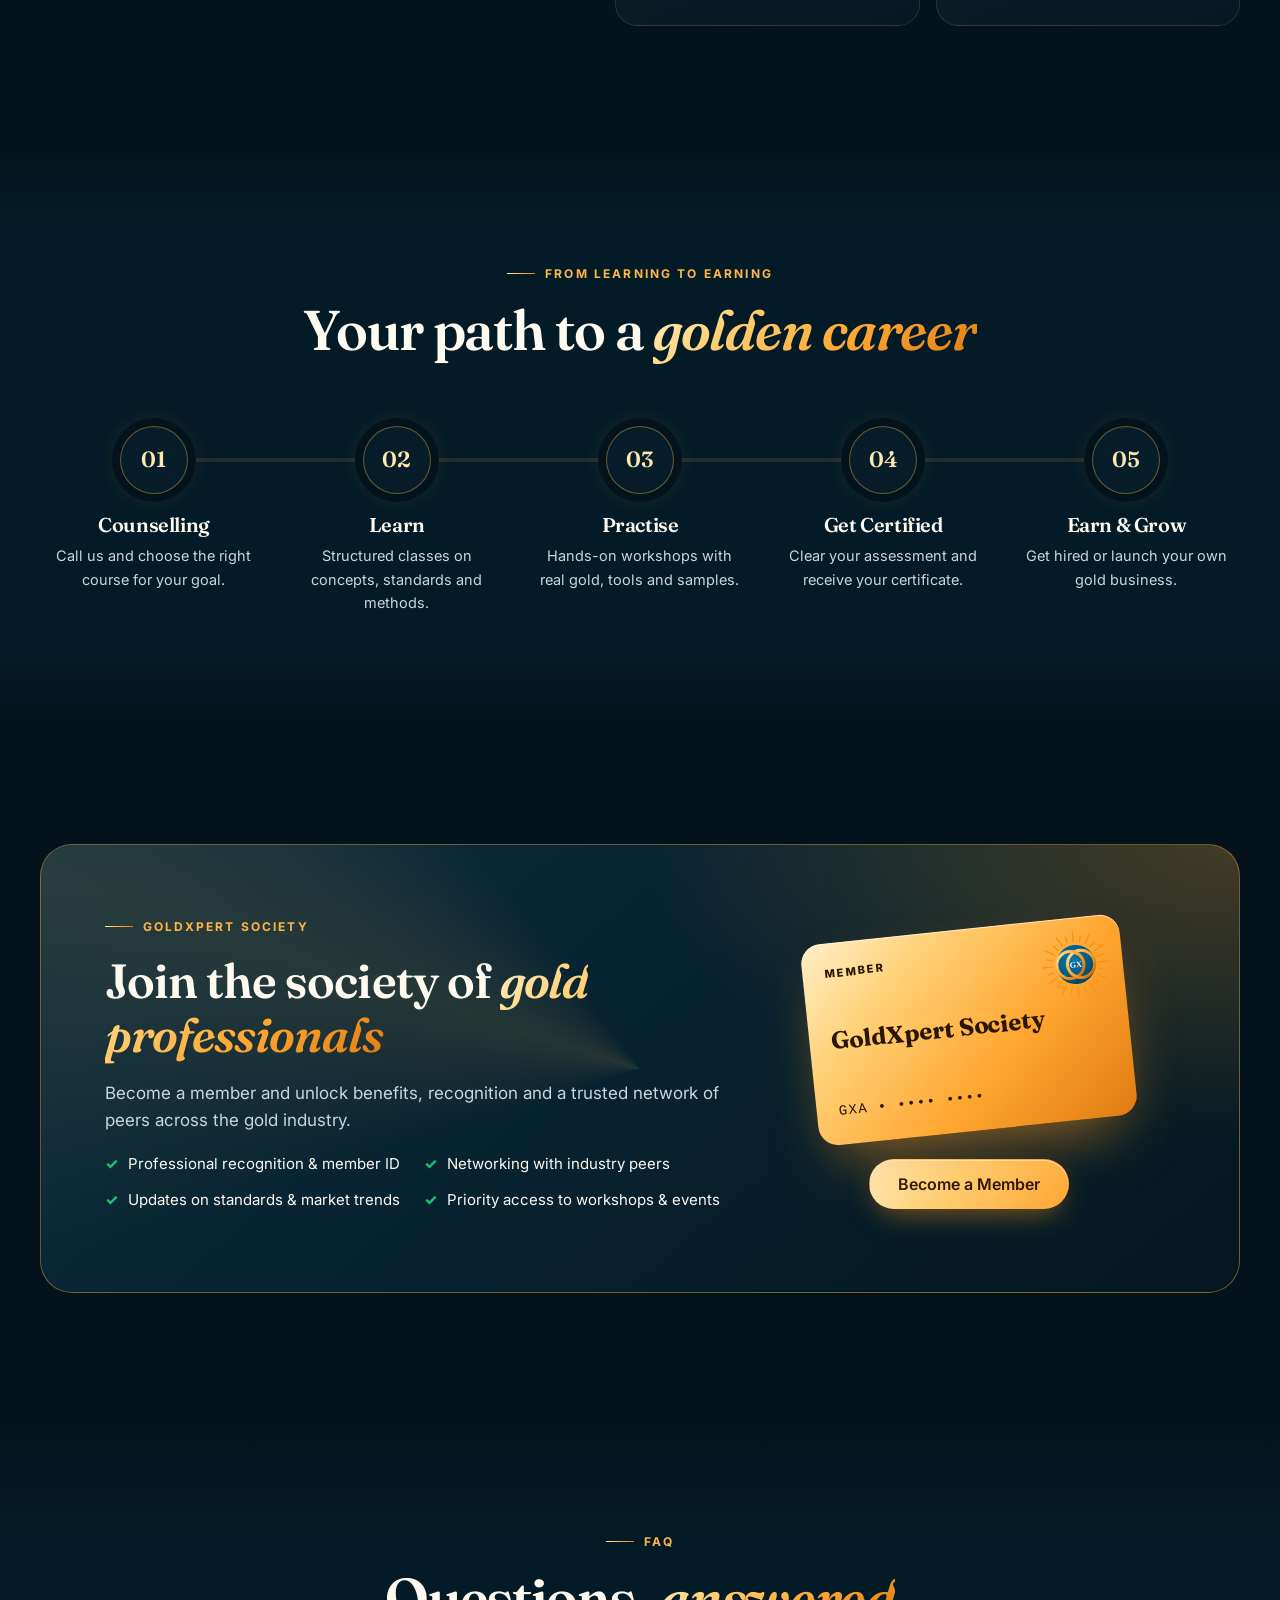
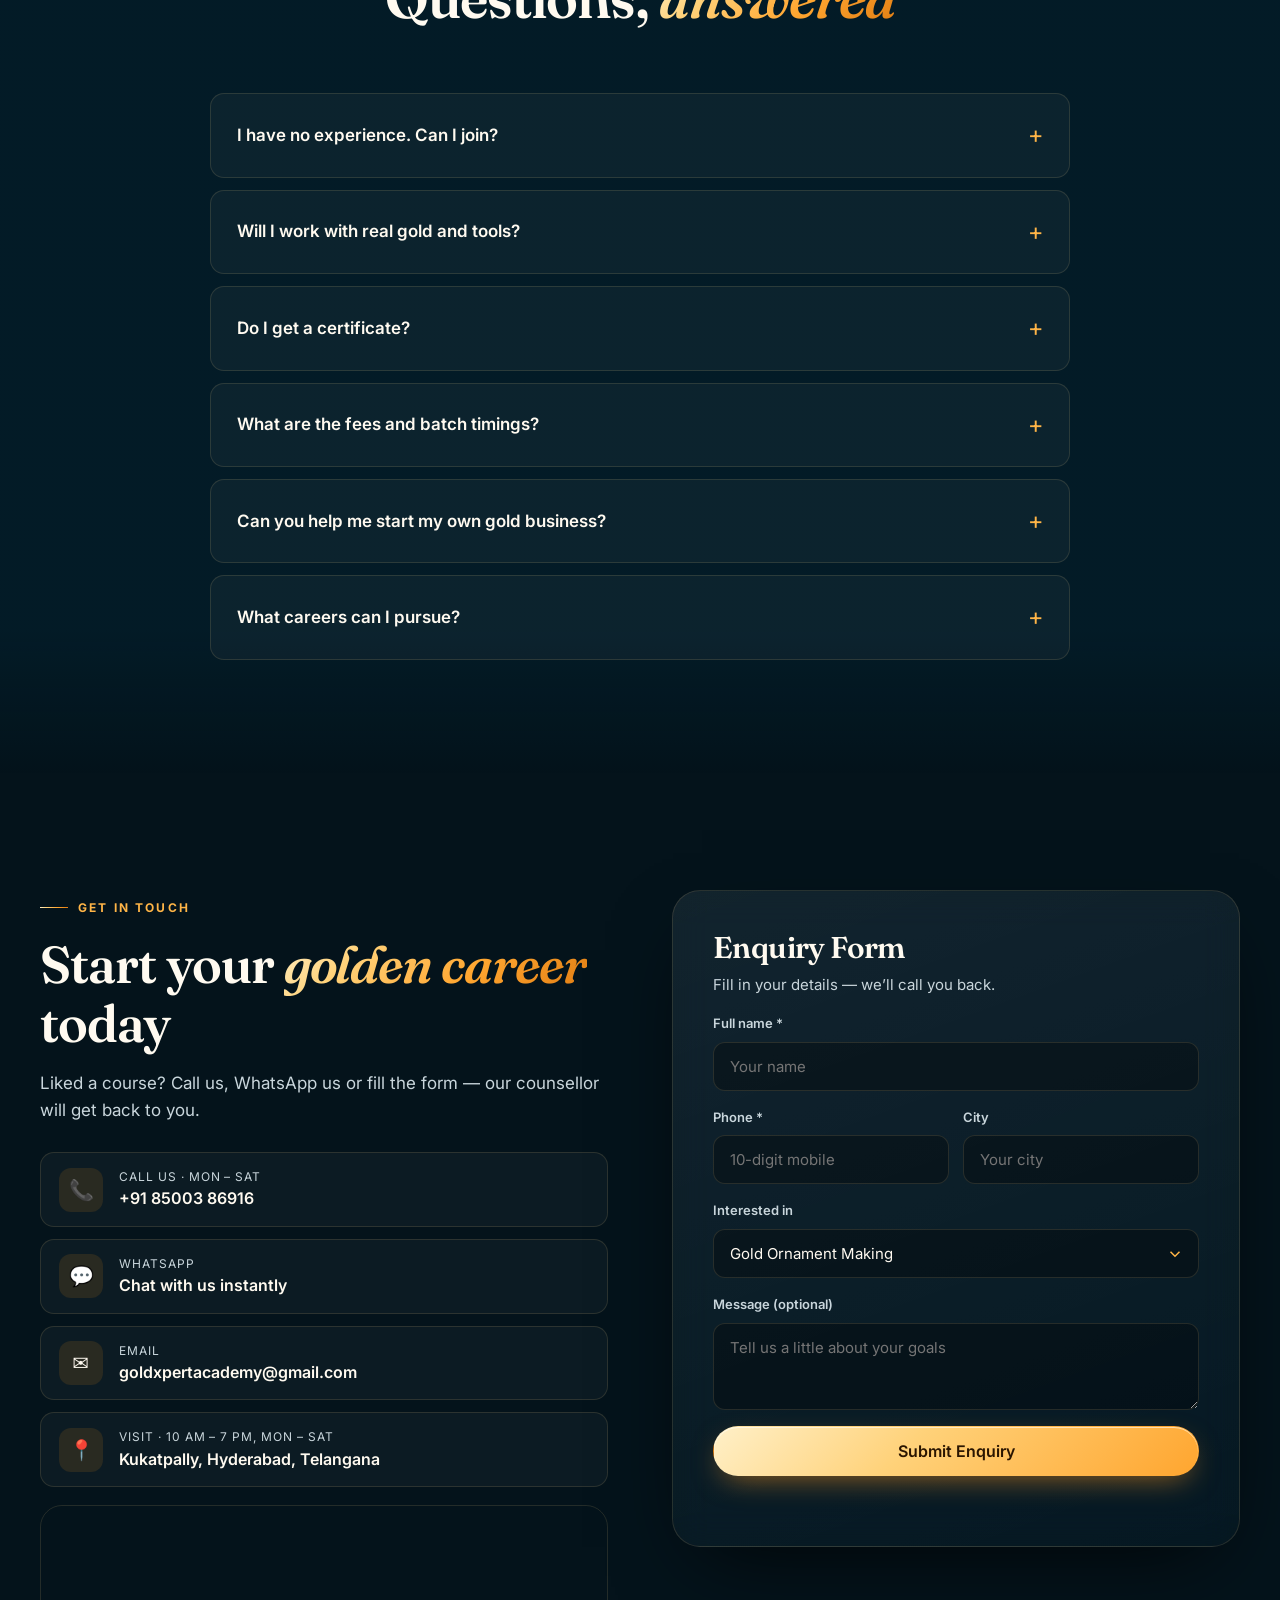
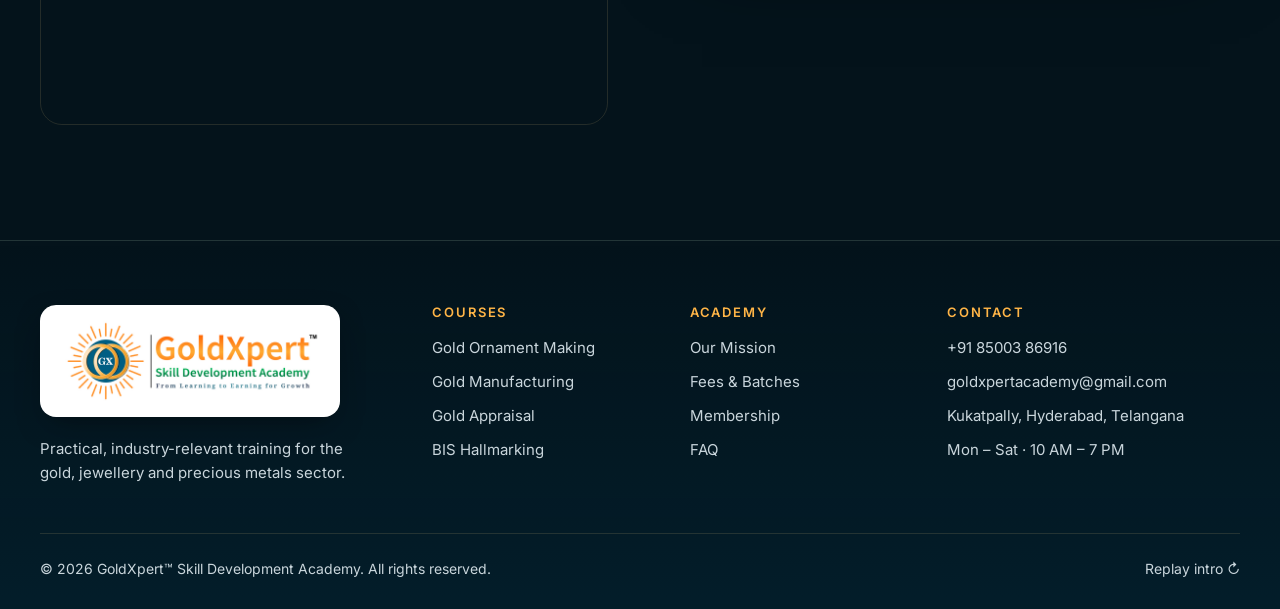
==== commit 27947b99: "Arrange hero highlights in a neat row under the logo Replace the three floating cards around the emb" ====
--- a/index.html
+++ b/index.html
@@ -285,21 +285,28 @@
           </ul>
         </div>
 
-        <div class="hero__visual hero-in" aria-hidden="true">
-          <div class="hero__halo"></div>
-          <svg class="hero__emblem" viewBox="0 0 340 340"><use href="#gx-emblem" /></svg>
-          <div class="float-card float-card--a glass">
-            <span class="float-card__ico">💍</span>
-            <div><b>Ornament Making</b><small>Bench &amp; casting skills</small></div>
-          </div>
-          <div class="float-card float-card--b glass">
-            <span class="float-card__ico">🔬</span>
-            <div><b>Purity Testing</b><small>Touchstone · XRF</small></div>
-          </div>
-          <div class="float-card float-card--c glass">
-            <span class="float-card__ico">🏅</span>
-            <div><b>BIS Hallmarking</b><small>HUID &amp; standards</small></div>
-          </div>
+        <div class="hero__visual hero-in">
+          <div class="hero__stage" aria-hidden="true">
+            <div class="hero__halo"></div>
+            <svg class="hero__emblem" viewBox="0 0 340 340"><use href="#gx-emblem" /></svg>
+          </div>
+          <ul class="hero__badges">
+            <li class="hero-badge">
+              <span class="hero-badge__ico" aria-hidden="true">💍</span>
+              <b>Ornament Making</b>
+              <small>Bench &amp; casting skills</small>
+            </li>
+            <li class="hero-badge">
+              <span class="hero-badge__ico" aria-hidden="true">🔬</span>
+              <b>Purity Testing</b>
+              <small>Touchstone · XRF</small>
+            </li>
+            <li class="hero-badge">
+              <span class="hero-badge__ico" aria-hidden="true">🏅</span>
+              <b>BIS Hallmarking</b>
+              <small>HUID &amp; standards</small>
+            </li>
+          </ul>
         </div>
       </div>
     </section>
--- a/styles.css
+++ b/styles.css
@@ -15,14 +15,14 @@
   --surface-2: rgba(255, 255, 255, 0.07);
   --border: rgba(255, 214, 140, 0.13);
   --border-strong: rgba(255, 181, 71, 0.4);
-  --text: #f6f1e7;
-  --muted: #a3b6bf;
+  --text: #fffaf0;
+  --muted: #c9d6dc;
   --gold-1: #ffe7b0;
   --gold-2: #ffb547;
   --gold-3: #f7941d;
   --gold-4: #b85f08;
   --green: #1fbf6e;
-  --gold-grad: linear-gradient(135deg, #ffe7b0 0%, #ffc76a 25%, #f7941d 65%, #c66a0a 100%);
+  --gold-grad: linear-gradient(135deg, #fff0c8 0%, #ffd27a 25%, #ffa630 62%, #e07c12 100%);
   --radius: 22px;
   --radius-sm: 14px;
   --shadow: 0 30px 80px -30px rgba(0, 0, 0, 0.85);
@@ -41,7 +41,7 @@
   color: var(--text);
   background: var(--bg);
   overflow-x: hidden;
-  -webkit-font-smoothing: antialiased;
+  text-rendering: optimizeLegibility;
 }
 body.intro-active, body.modal-open { overflow: hidden; }
 img, svg { display: block; max-width: 100%; }
@@ -199,8 +199,8 @@
 .hero__tagline { font-family: var(--serif); font-style: italic; font-size: clamp(16px, 1.6vw, 20px); color: var(--gold-2); letter-spacing: 0.02em; }
 .hero__copy .hero__tagline { margin-top: 22px; }
 .hero__copy .hero__title { margin-top: 10px; }
-.hero__title { font-size: clamp(42px, 6.2vw, 80px); font-weight: 500; }
-.hero__title em { font-weight: 600; }
+.hero__title { font-size: clamp(42px, 6.2vw, 80px); font-weight: 600; }
+.hero__title em { font-weight: 700; }
 .hero__lead { font-size: clamp(16px, 1.4vw, 19px); color: var(--muted); max-width: 580px; }
 .hero__lead strong { color: var(--text); font-weight: 600; }
 .hero__ctas { display: flex; flex-wrap: wrap; gap: 14px; }
@@ -218,24 +218,28 @@
 .hero__copy .hero-in:nth-child(6) { transition-delay: 0.4s; }
 .hero__visual.hero-in { transition-delay: 0.15s; }
 
-.hero__visual { position: relative; aspect-ratio: 1; max-width: 520px; width: 100%; margin-inline: auto; display: grid; place-items: center; }
+.hero__visual { width: 100%; max-width: 520px; margin-inline: auto; display: flex; flex-direction: column; align-items: center; gap: 22px; }
+.hero__stage { position: relative; width: 100%; max-width: 430px; aspect-ratio: 1; display: grid; place-items: center; }
 .hero__halo { position: absolute; inset: 12%; border-radius: 50%; background: radial-gradient(circle, rgba(247, 148, 29, 0.35), rgba(0, 90, 128, 0.2) 50%, transparent 70%); filter: blur(20px); animation: breathe 5s ease-in-out infinite; }
-.hero__emblem { position: relative; width: 82%; filter: drop-shadow(0 20px 50px rgba(0, 0, 0, 0.5)); animation: float 7s ease-in-out infinite; }
+.hero__emblem { position: relative; width: 92%; filter: drop-shadow(0 20px 50px rgba(0, 0, 0, 0.5)); }
 @keyframes breathe { 50% { transform: scale(1.08); opacity: 0.8; } }
-@keyframes float { 50% { transform: translateY(-12px); } }
 @keyframes spin { to { transform: rotate(360deg); } }
 
-.float-card {
-  position: absolute; display: flex; align-items: center; gap: 12px;
-  padding: 12px 16px; border-radius: 16px; box-shadow: var(--shadow);
-  animation: float 7s ease-in-out infinite;
-}
-.float-card b { display: block; font-size: 14px; }
-.float-card small { font-size: 12px; color: var(--muted); }
-.float-card__ico { font-size: 22px; width: 40px; height: 40px; display: grid; place-items: center; border-radius: 12px; background: rgba(247, 148, 29, 0.15); }
-.float-card--a { top: 4%; left: -6%; animation-delay: -1s; }
-.float-card--b { top: 46%; right: -8%; animation-delay: -3s; }
-.float-card--c { bottom: 3%; left: 2%; animation-delay: -5s; }
+/* three highlights neatly arranged under the logo */
+.hero__badges { list-style: none; margin: 0; padding: 0; width: 100%; display: grid; grid-template-columns: repeat(3, 1fr); gap: 14px; }
+.hero-badge {
+  position: relative; overflow: hidden;
+  display: flex; flex-direction: column; align-items: center; text-align: center; gap: 4px;
+  padding: 18px 12px 16px; border-radius: 18px;
+  background: linear-gradient(160deg, rgba(10, 42, 58, 0.9), rgba(5, 23, 32, 0.85));
+  border: 1px solid var(--border);
+  transition: transform 0.45s var(--ease), border-color 0.35s, box-shadow 0.45s var(--ease);
+}
+.hero-badge::before { content: ""; position: absolute; top: 0; left: 22%; right: 22%; height: 2px; border-radius: 2px; background: var(--gold-grad); }
+.hero-badge:hover { transform: translateY(-6px); border-color: var(--border-strong); box-shadow: 0 20px 40px -20px rgba(0, 0, 0, 0.7), 0 10px 28px -14px rgba(247, 148, 29, 0.4); }
+.hero-badge__ico { width: 46px; height: 46px; display: grid; place-items: center; font-size: 22px; border-radius: 14px; margin-bottom: 8px; background: rgba(247, 148, 29, 0.12); border: 1px solid var(--border); }
+.hero-badge b { font-size: 14.5px; font-weight: 700; line-height: 1.25; }
+.hero-badge small { font-size: 12.5px; color: var(--muted); }
 
 /* =========================================================
    MARQUEE
@@ -252,13 +256,13 @@
 .section--tight { padding: clamp(40px, 6vw, 80px) 0; }
 .section--alt { background: linear-gradient(180deg, transparent, rgba(0, 90, 128, 0.12) 15%, rgba(0, 90, 128, 0.12) 85%, transparent); }
 .section__head { text-align: center; max-width: 760px; margin: 0 auto clamp(40px, 5vw, 64px); }
-.section__head h2 { font-size: clamp(32px, 4.6vw, 56px); font-weight: 500; margin-top: 16px; }
+.section__head h2 { font-size: clamp(32px, 4.6vw, 56px); font-weight: 600; margin-top: 16px; }
 .section__head p { color: var(--muted); margin-top: 16px; font-size: 17px; }
 
 /* About */
 .about { display: grid; grid-template-columns: 1.05fr 0.95fr; gap: clamp(32px, 5vw, 72px); align-items: center; }
 .about__copy > * + * { margin-top: 20px; }
-.about__copy h2 { font-size: clamp(32px, 4.2vw, 52px); font-weight: 500; }
+.about__copy h2 { font-size: clamp(32px, 4.2vw, 52px); font-weight: 600; }
 .about__copy p { color: var(--muted); font-size: 17px; }
 .pillars { display: grid; grid-template-columns: repeat(2, 1fr); gap: 16px; }
 .pillar { padding: 26px; border-radius: var(--radius); transition: transform 0.45s var(--ease), border-color 0.4s; }
@@ -339,7 +343,7 @@
 .why { display: grid; grid-template-columns: 0.9fr 1.1fr; gap: clamp(32px, 5vw, 72px); align-items: start; }
 .why__intro { position: sticky; top: 120px; }
 .why__intro > * + * { margin-top: 20px; }
-.why__intro h2 { font-size: clamp(32px, 4.2vw, 52px); font-weight: 500; }
+.why__intro h2 { font-size: clamp(32px, 4.2vw, 52px); font-weight: 600; }
 .why__intro p { color: var(--muted); font-size: 17px; }
 .why__intro .btn { margin-top: 28px; }
 .why__grid { display: grid; grid-template-columns: repeat(2, 1fr); gap: 16px; }
@@ -404,7 +408,7 @@
 .membership__shine { position: absolute; inset: -50%; background: conic-gradient(from 0deg, transparent 0 70%, rgba(255, 181, 71, 0.12) 80%, transparent 90%); animation: spin 14s linear infinite; pointer-events: none; }
 .membership__copy, .membership__cta { position: relative; }
 .membership__copy > * + * { margin-top: 18px; }
-.membership h2 { font-size: clamp(30px, 4vw, 48px); font-weight: 500; }
+.membership h2 { font-size: clamp(30px, 4vw, 48px); font-weight: 600; }
 .membership p { color: var(--muted); font-size: 17px; }
 .membership__list { list-style: none; padding: 0; display: grid; grid-template-columns: repeat(2, 1fr); gap: 12px 20px; }
 .membership__list li { display: flex; gap: 10px; font-size: 15px; }
@@ -437,7 +441,7 @@
 /* Contact */
 .contact { display: grid; grid-template-columns: 1fr 1fr; gap: clamp(32px, 5vw, 72px); align-items: start; }
 .contact__info > * + * { margin-top: 18px; }
-.contact__info h2 { font-size: clamp(32px, 4.2vw, 52px); font-weight: 500; }
+.contact__info h2 { font-size: clamp(32px, 4.2vw, 52px); font-weight: 600; }
 .contact__info > p { color: var(--muted); font-size: 17px; }
 .contact__list { list-style: none; padding: 0; display: grid; gap: 12px; margin-top: 28px !important; }
 .contact__list li { display: flex; gap: 16px; align-items: center; padding: 14px 18px; border-radius: var(--radius-sm); border: 1px solid var(--border); background: var(--surface); }
@@ -530,6 +534,9 @@
    ========================================================= */
 @media (max-width: 1140px) {
   .nav__phone span { display: none; }
+  .hero-badge { padding: 16px 8px 14px; }
+  .hero-badge b { font-size: 13.5px; }
+  .hero-badge small { display: none; }
   .nav__links a { padding: 8px 10px; }
 }
 @media (max-width: 1080px) {
@@ -555,7 +562,8 @@
   .nav__links .nav__cta-mobile { display: inline-flex; margin-top: 8px; color: #2a1500; }
 
   .hero__grid, .why, .contact, .membership, .about { grid-template-columns: 1fr; }
-  .hero__visual { max-width: 420px; order: -1; }
+  .hero__visual { max-width: 480px; order: -1; }
+  .hero__stage { max-width: 340px; }
   .why__intro, .form { position: static; }
   .fees__row { grid-template-columns: 1fr 1fr; gap: 6px 16px; padding: 18px 20px; }
   .fees__row--head { display: none; }
@@ -571,13 +579,12 @@
   .brand__name { font-size: 20px; }
   .brand__text small { font-size: 9.5px; }
   .hero__ctas .btn { width: 100%; }
-  .hero__visual { max-width: 330px; }
-  .float-card { padding: 8px 12px; }
-  .float-card b { font-size: 12.5px; }
-  .float-card small { display: none; }
-  .float-card__ico { width: 32px; height: 32px; font-size: 18px; }
-  .float-card--a { left: 0; }
-  .float-card--b { right: 0; }
+  .hero__stage { max-width: 260px; }
+  .hero__badges { gap: 8px; }
+  .hero-badge { padding: 14px 6px 12px; border-radius: 14px; }
+  .hero-badge__ico { width: 38px; height: 38px; font-size: 18px; margin-bottom: 4px; }
+  .hero-badge b { font-size: 12.5px; }
+  .hero-badge small { display: none; }
   .bento, .audience, .pillars, .why__grid { grid-template-columns: 1fr; }
   .pillar:nth-child(even), .js .pillar.reveal.is-visible:nth-child(even) { transform: none; }
   .card--feature { grid-row: auto; }
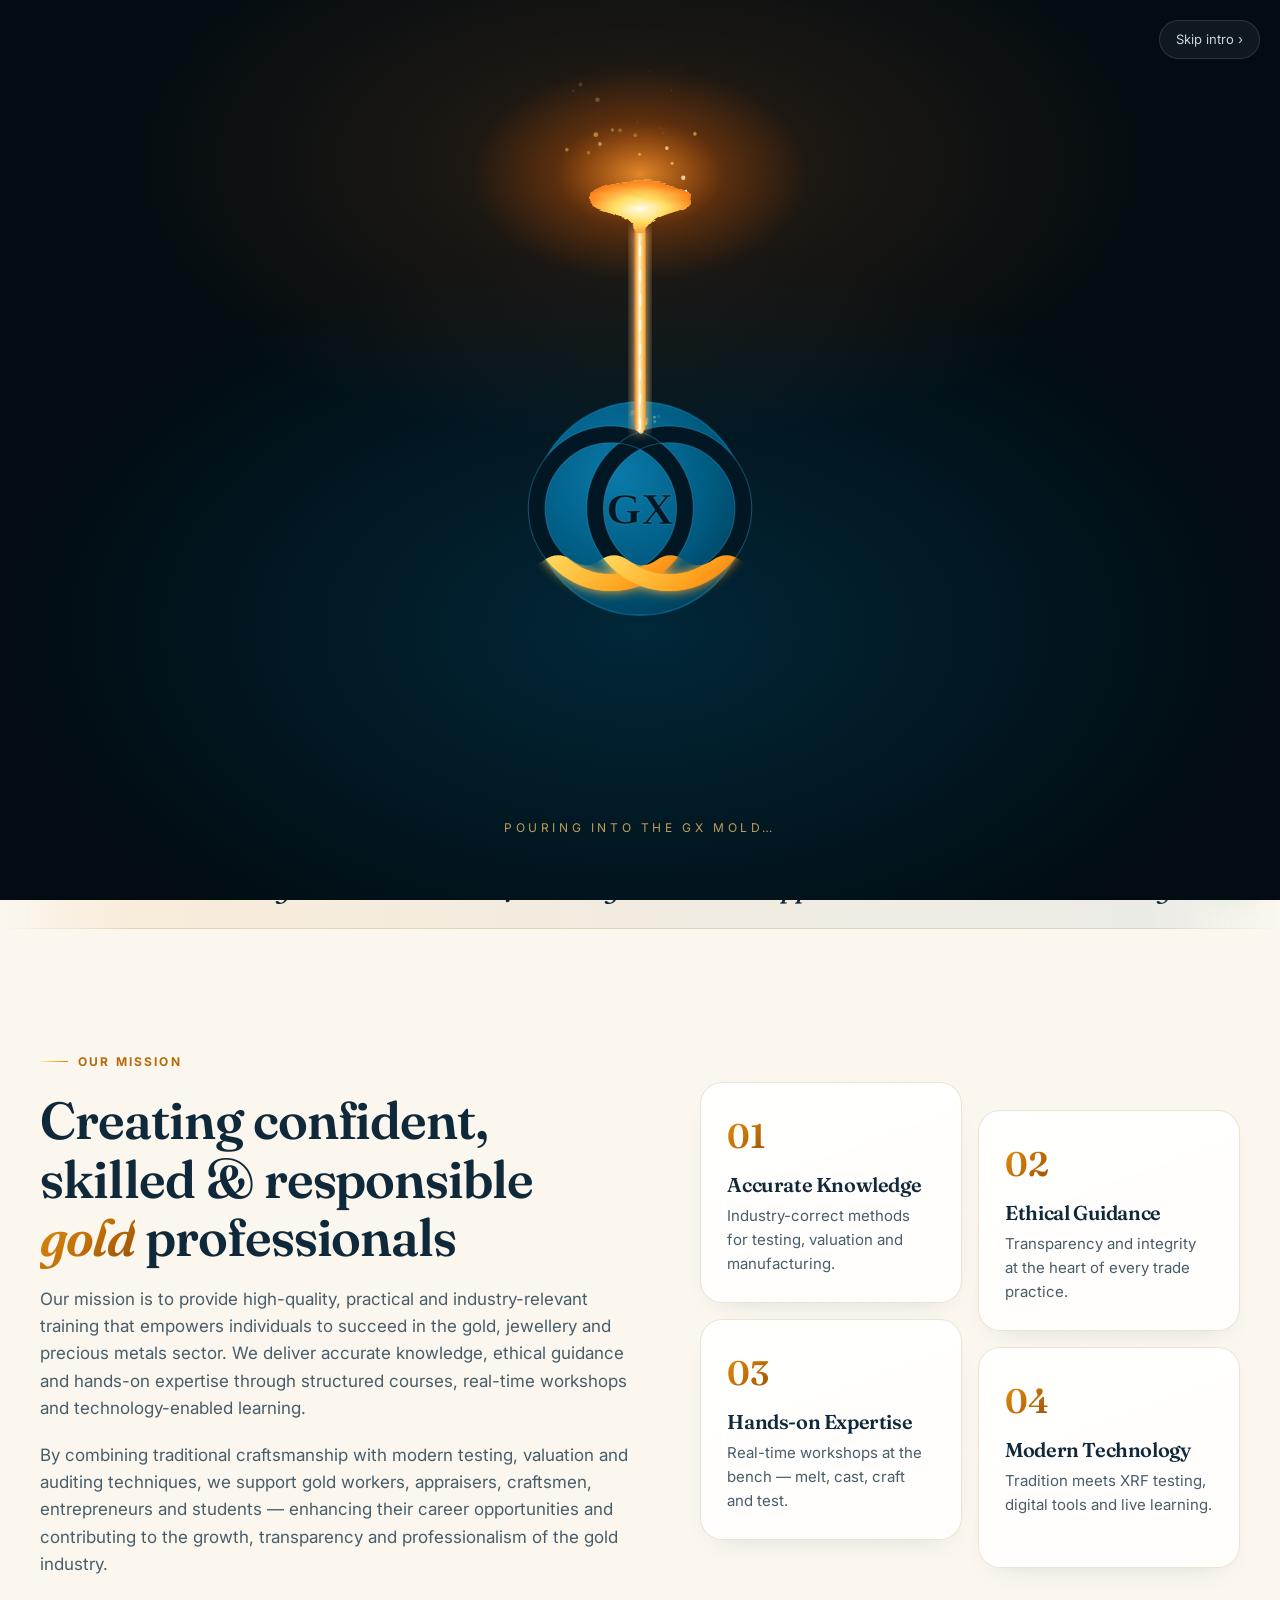
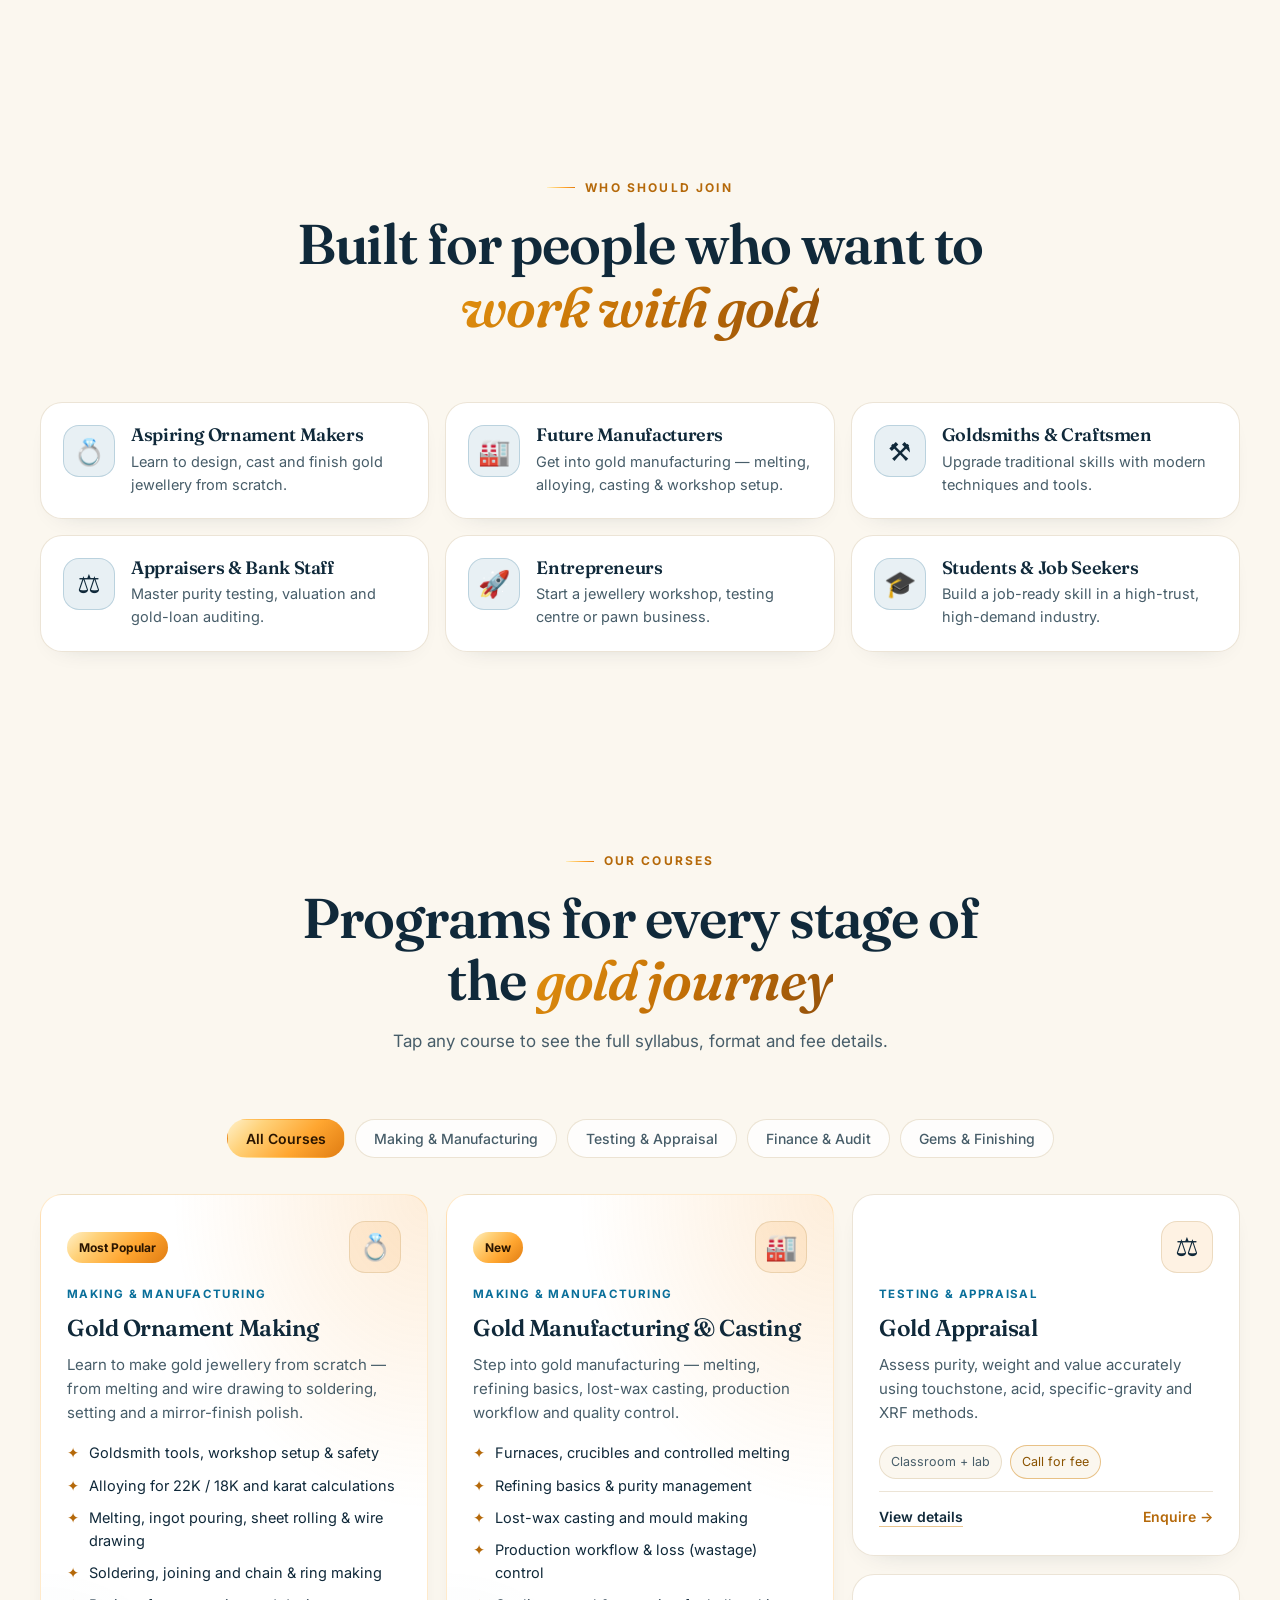
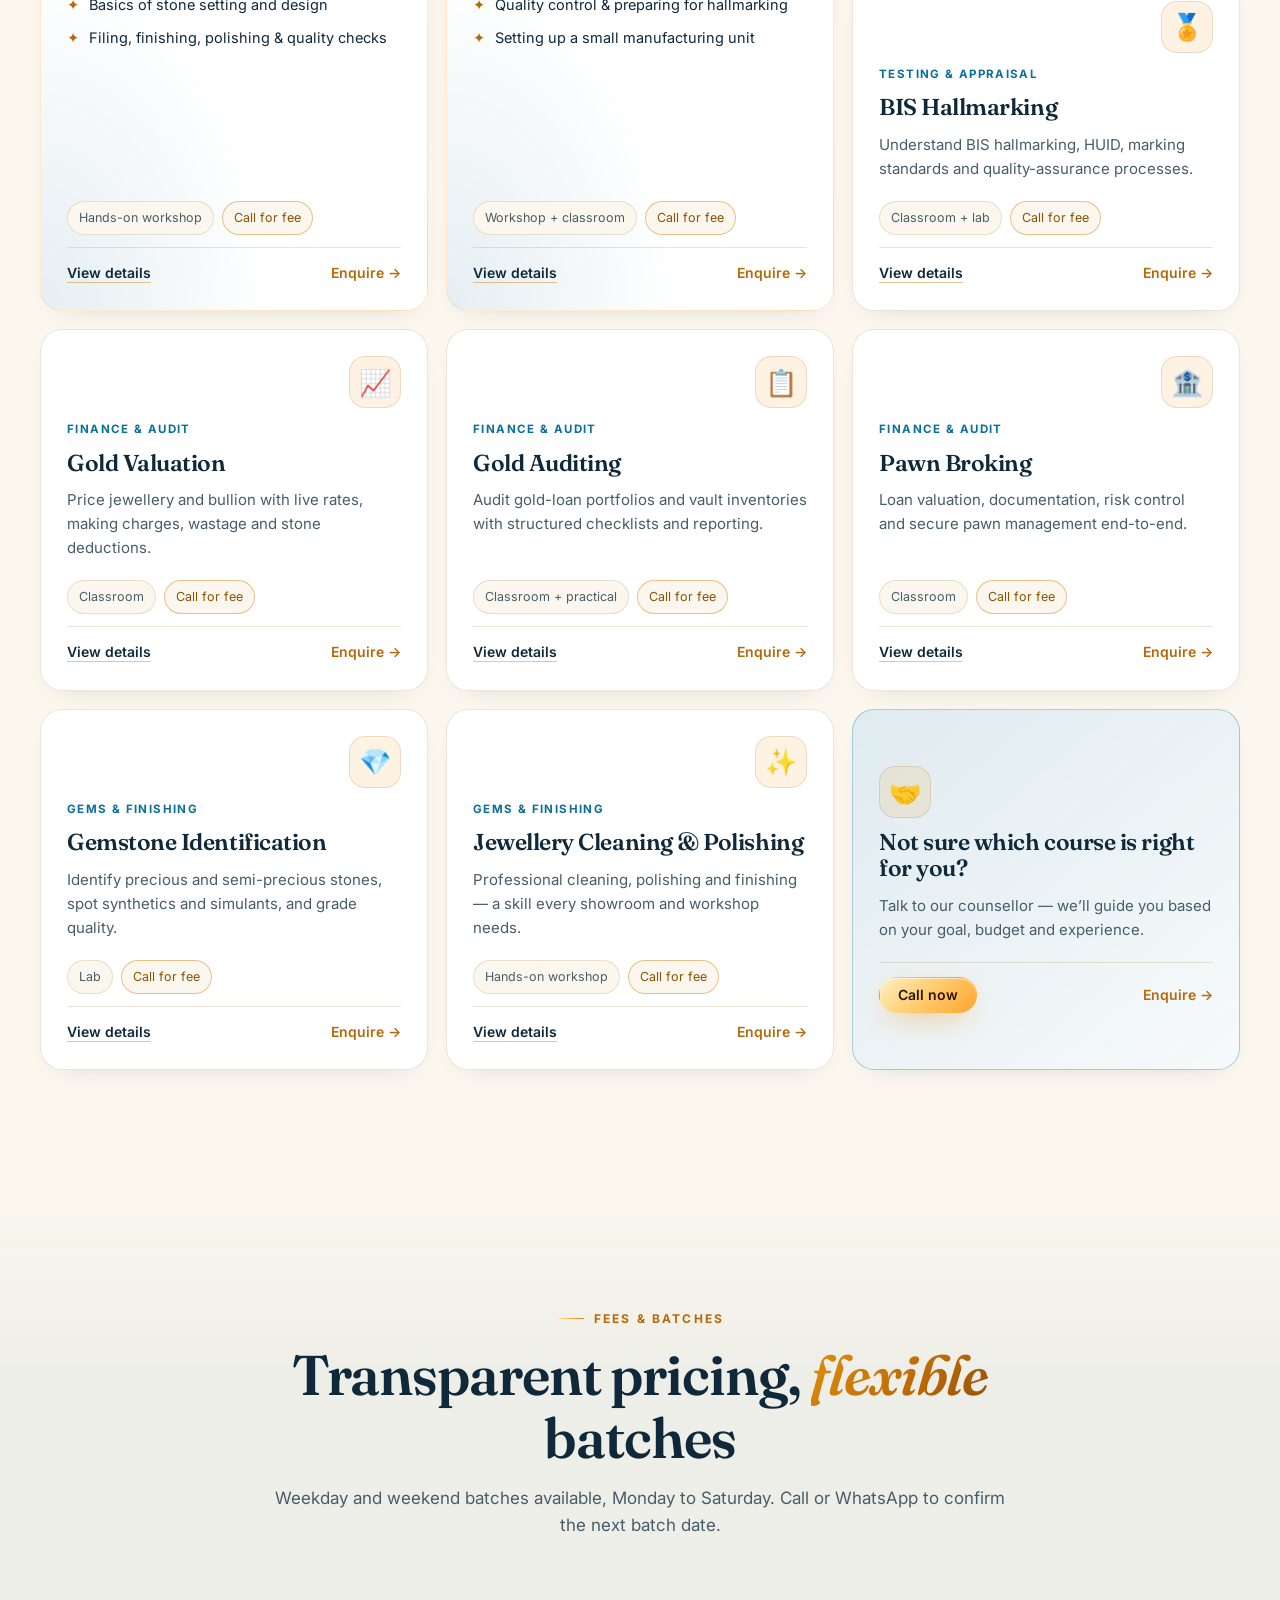
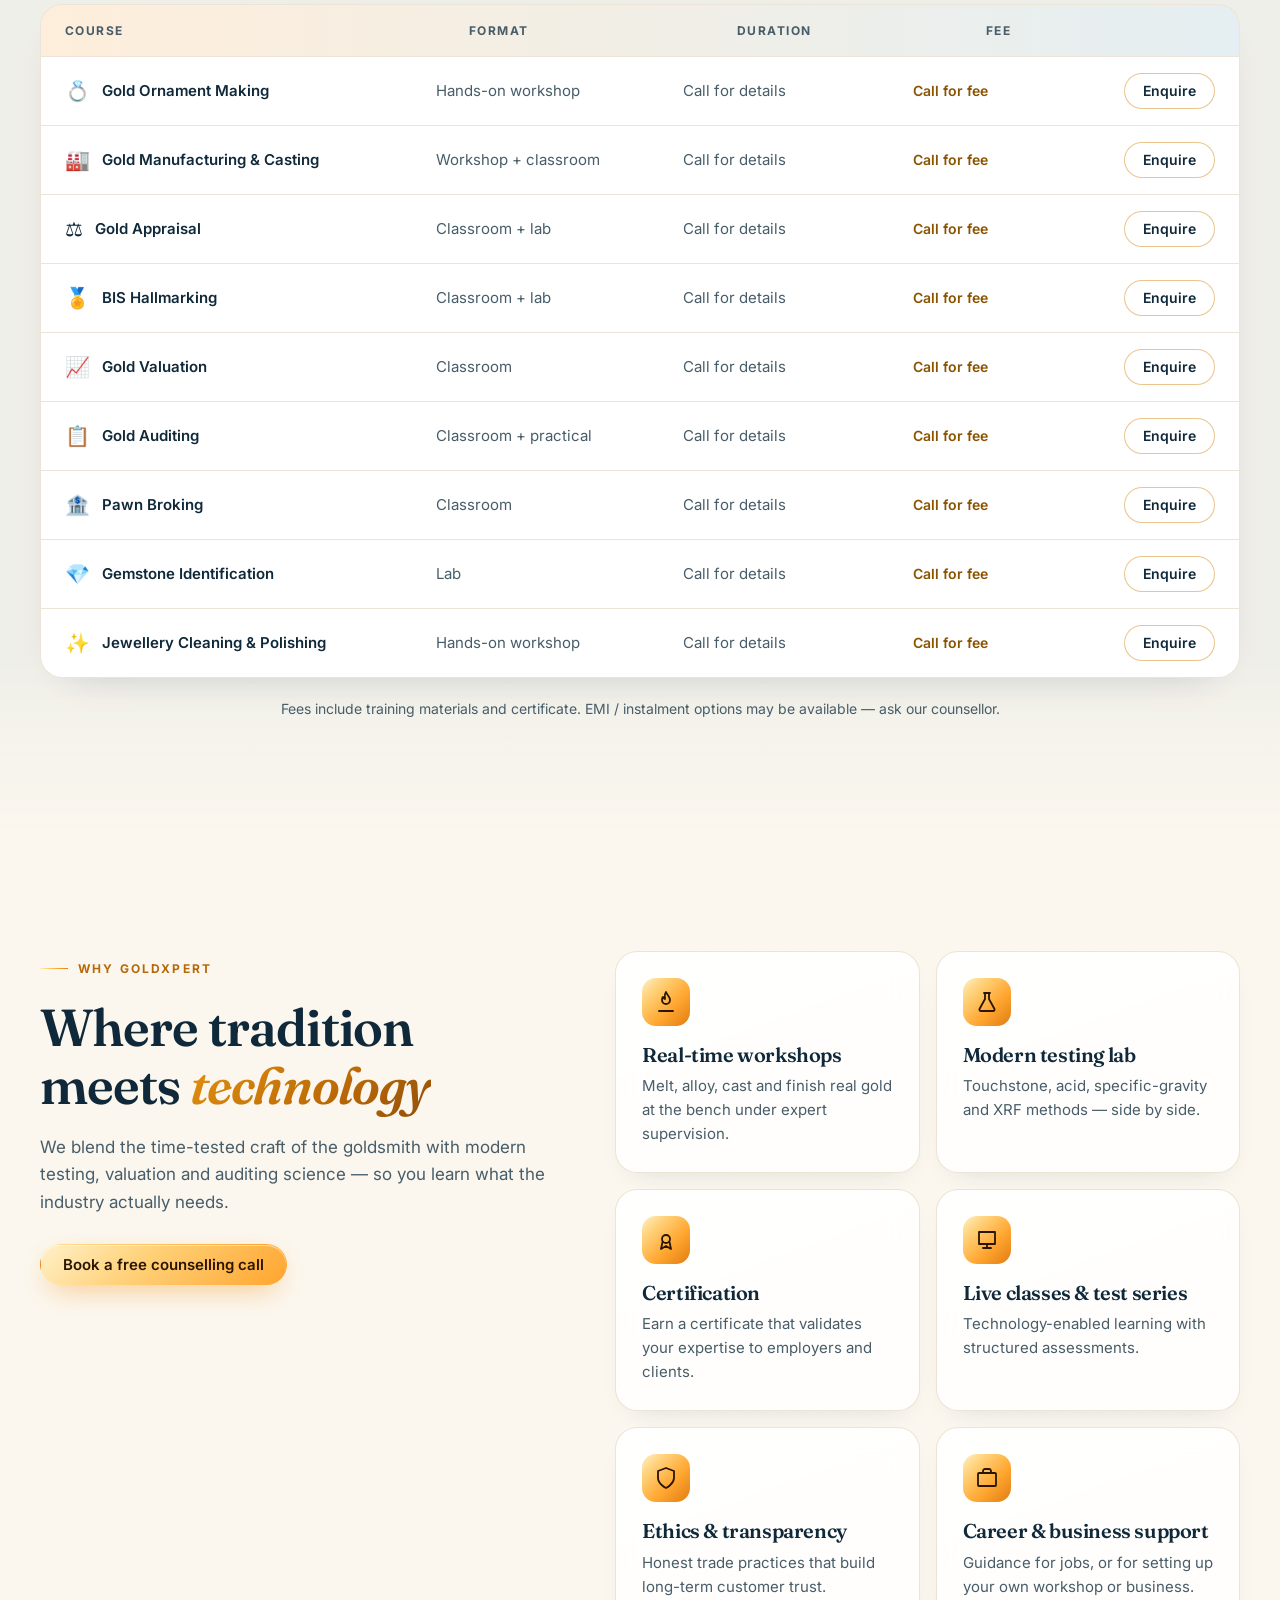
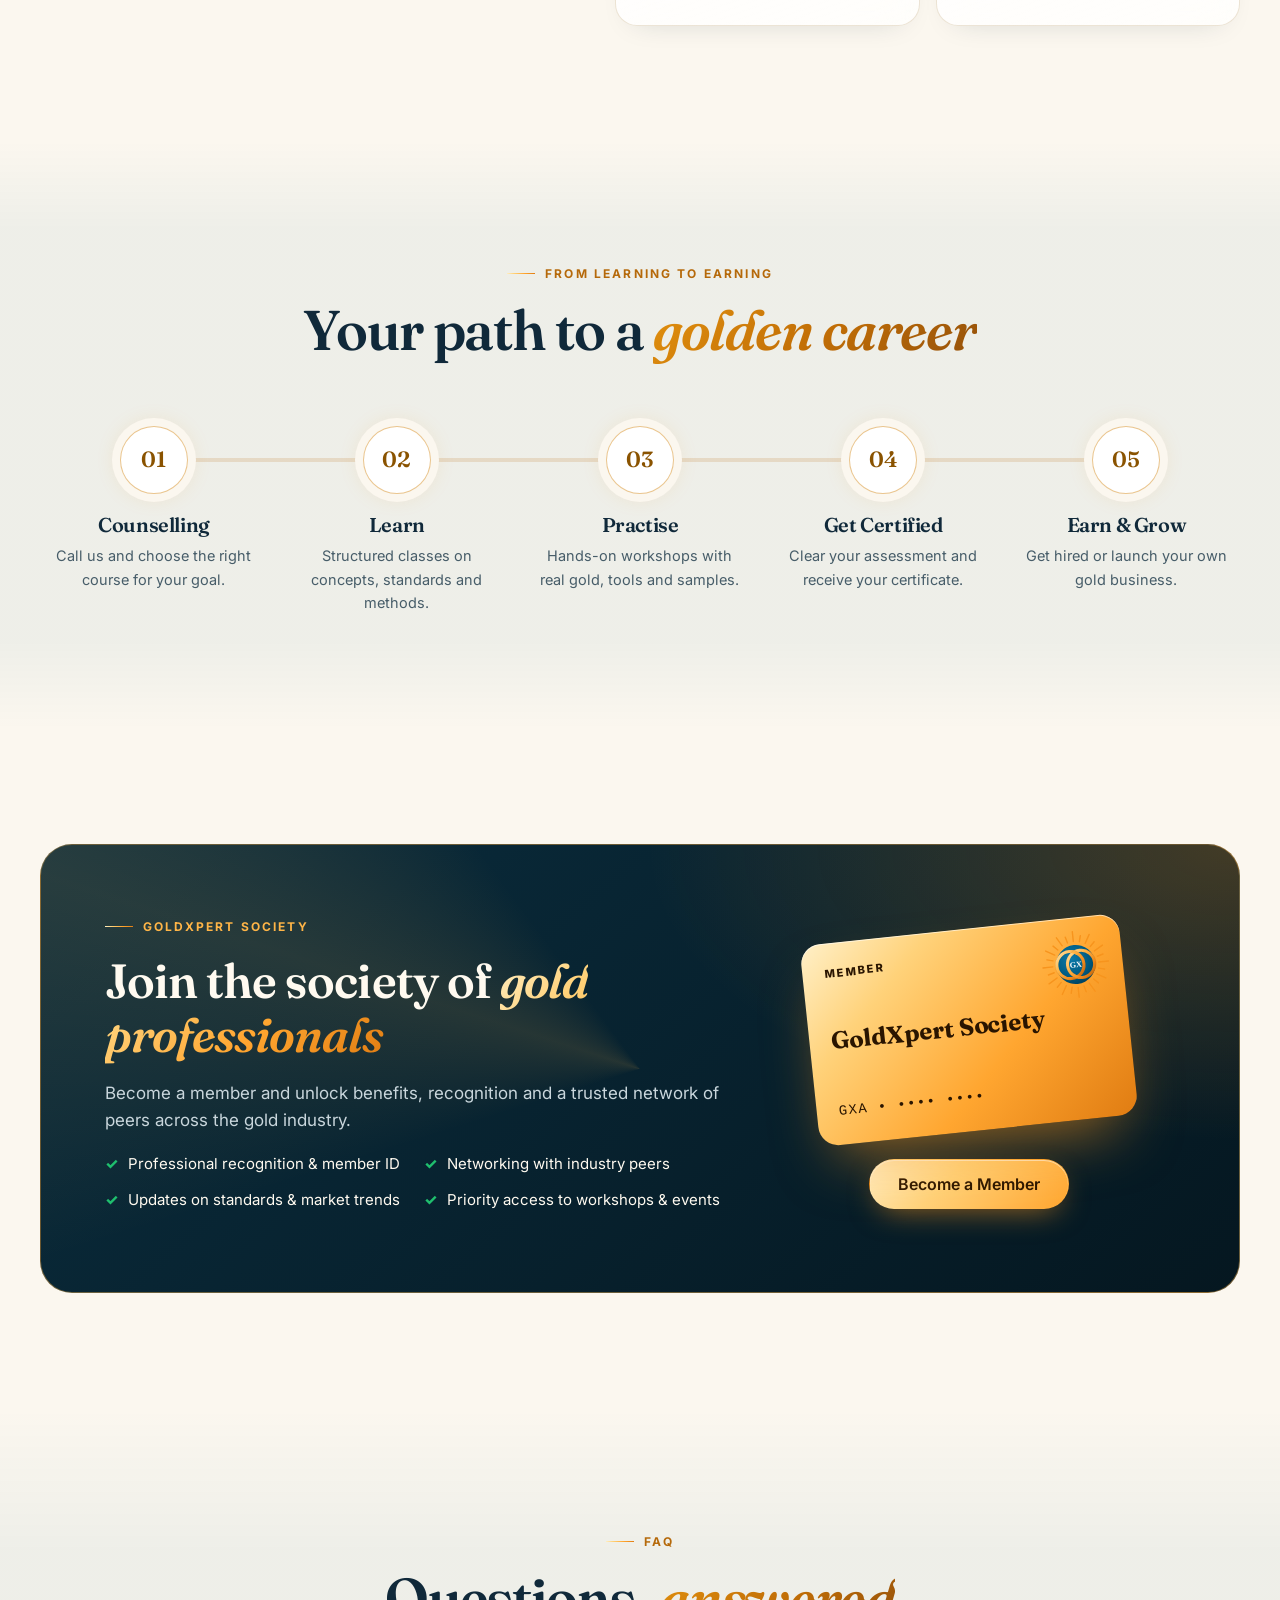
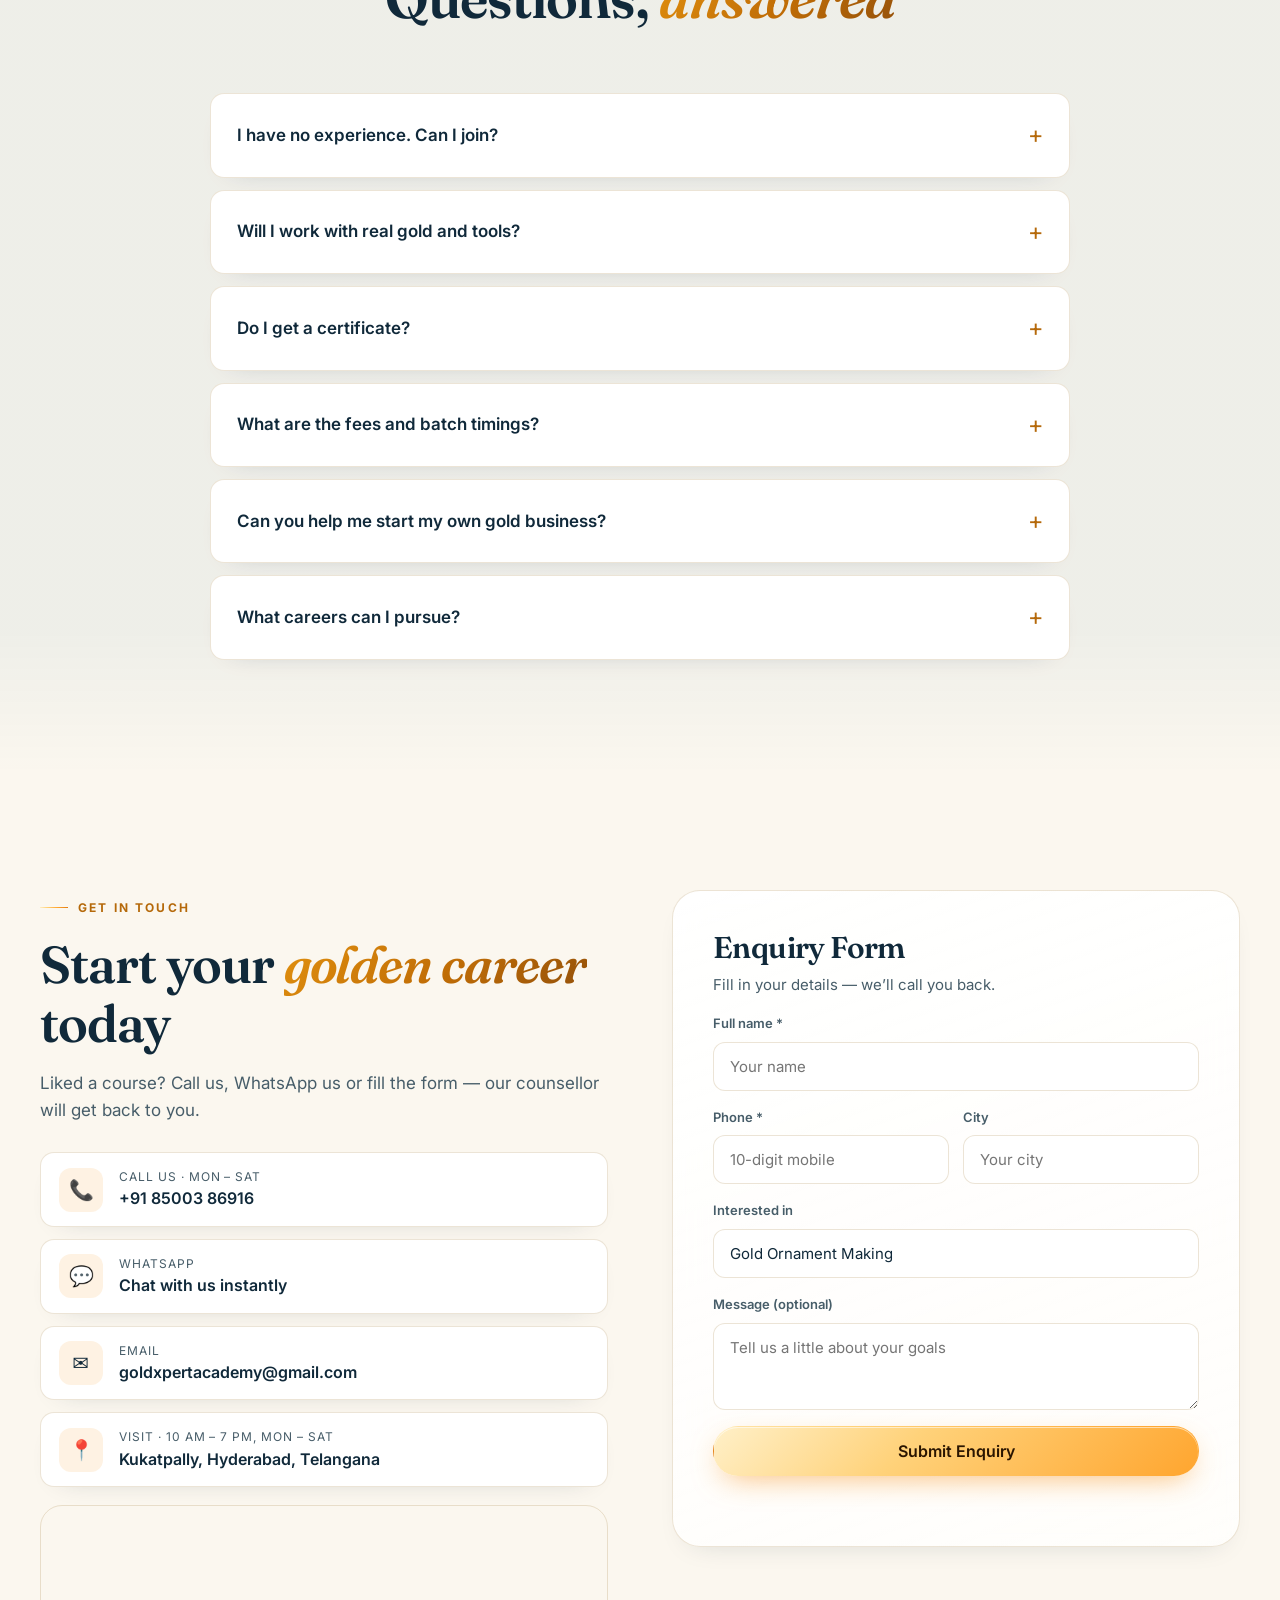
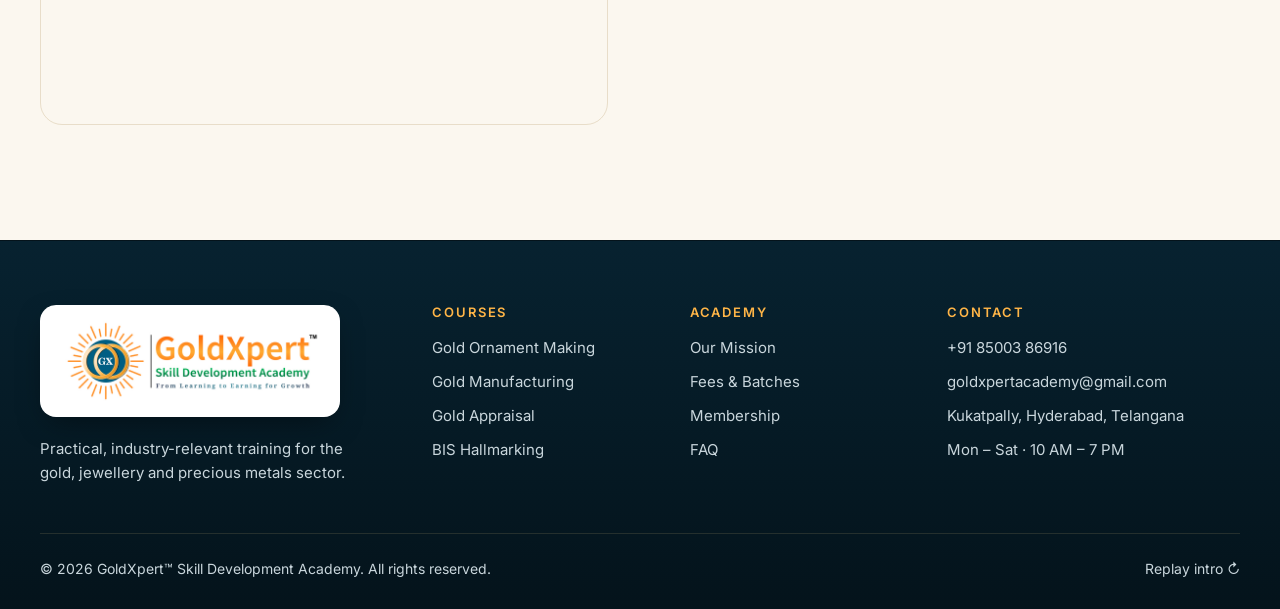
==== commit cab9aedf: "Add light/dark/system themes and a Telugu language option - Theme switch in the header (Light, Dark," ====
--- a/index.html
+++ b/index.html
@@ -14,10 +14,20 @@
   <link rel="icon" href="assets/favicon.svg" type="image/svg+xml" />
   <link rel="preconnect" href="https://fonts.googleapis.com" />
   <link rel="preconnect" href="https://fonts.gstatic.com" crossorigin />
-  <link href="https://fonts.googleapis.com/css2?family=Fraunces:ital,opsz,wght@0,9..144,400..800;1,9..144,400..700&family=Inter:wght@400;500;600;700;800&display=swap" rel="stylesheet" />
+  <link href="https://fonts.googleapis.com/css2?family=Fraunces:ital,opsz,wght@0,9..144,400..800;1,9..144,400..700&family=Inter:wght@400;500;600;700;800&family=Noto+Sans+Telugu:wght@400;500;600;700&family=Noto+Serif+Telugu:wght@500;600;700&display=swap" rel="stylesheet" />
   <link rel="stylesheet" href="styles.css" />
   <noscript><style>.intro{display:none!important}.reveal{opacity:1!important;transform:none!important}</style></noscript>
-  <script>document.documentElement.classList.add('js');</script>
+  <script>
+    (function () {
+      var d = document.documentElement, pref = "system", lang = "en";
+      d.classList.add("js");
+      try { pref = localStorage.getItem("gx-theme") || "system"; lang = localStorage.getItem("gx-lang") === "te" ? "te" : "en"; } catch (e) {}
+      var sysLight = window.matchMedia && matchMedia("(prefers-color-scheme: light)").matches;
+      d.setAttribute("data-theme-pref", pref);
+      d.setAttribute("data-theme", pref === "system" ? (sysLight ? "light" : "dark") : pref);
+      d.lang = lang;
+    })();
+  </script>
 </head>
 <body class="intro-active">
 
@@ -240,6 +250,23 @@
         <a href="#faq">FAQ</a>
         <a href="#contact">Contact</a>
         <a href="#contact" class="btn btn--gold nav__cta-mobile">Enquire Now</a>
+        <div class="prefs-mobile">
+          <div class="seg">
+            <span class="seg__label">Theme</span>
+            <div class="seg__group">
+              <button type="button" data-theme-set="light"><svg class="ico-sun" viewBox="0 0 24 24" aria-hidden="true"><circle cx="12" cy="12" r="4.2"/><path d="M12 2v2.2M12 19.8V22M4.9 4.9l1.6 1.6M17.5 17.5l1.6 1.6M2 12h2.2M19.8 12H22M4.9 19.1l1.6-1.6M17.5 6.5l1.6-1.6"/></svg><span>Light</span></button>
+              <button type="button" data-theme-set="dark"><svg class="ico-moon" viewBox="0 0 24 24" aria-hidden="true"><path d="M20.5 14.5A8.5 8.5 0 019.5 3.5a8.5 8.5 0 1011 11z"/></svg><span>Dark</span></button>
+              <button type="button" data-theme-set="system"><svg class="ico-auto" viewBox="0 0 24 24" aria-hidden="true"><rect x="3" y="4" width="18" height="12" rx="2"/><path d="M8 20h8M12 16v4"/></svg><span>Auto</span></button>
+            </div>
+          </div>
+          <div class="seg">
+            <span class="seg__label">Language</span>
+            <div class="seg__group" translate="no">
+              <button type="button" data-lang-set="en">English</button>
+              <button type="button" data-lang-set="te">తెలుగు</button>
+            </div>
+          </div>
+        </div>
       </nav>
 
       <div class="nav__actions">
@@ -247,6 +274,21 @@
           <svg viewBox="0 0 24 24" aria-hidden="true"><path d="M22 16.9v3a2 2 0 01-2.2 2 19.8 19.8 0 01-8.6-3.1 19.5 19.5 0 01-6-6A19.8 19.8 0 012.1 4.2 2 2 0 014.1 2h3a2 2 0 012 1.7c.1.9.3 1.8.6 2.7a2 2 0 01-.5 2.1L8 9.8a16 16 0 006 6l1.3-1.3a2 2 0 012.1-.4c.9.3 1.8.5 2.7.6a2 2 0 011.7 2z"/></svg>
           <span>+91 85003 86916</span>
         </a>
+        <div class="prefs">
+          <div class="theme-menu">
+            <button type="button" class="pref-btn" id="themeBtn" aria-haspopup="true" aria-expanded="false" aria-controls="themePop" aria-label="Change theme">
+              <svg class="ico-sun" viewBox="0 0 24 24" aria-hidden="true"><circle cx="12" cy="12" r="4.2"/><path d="M12 2v2.2M12 19.8V22M4.9 4.9l1.6 1.6M17.5 17.5l1.6 1.6M2 12h2.2M19.8 12H22M4.9 19.1l1.6-1.6M17.5 6.5l1.6-1.6"/></svg><svg class="ico-moon" viewBox="0 0 24 24" aria-hidden="true"><path d="M20.5 14.5A8.5 8.5 0 019.5 3.5a8.5 8.5 0 1011 11z"/></svg><svg class="ico-auto" viewBox="0 0 24 24" aria-hidden="true"><rect x="3" y="4" width="18" height="12" rx="2"/><path d="M8 20h8M12 16v4"/></svg>
+            </button>
+            <div class="theme-pop" id="themePop" role="menu" hidden>
+              <button type="button" role="menuitemradio" data-theme-set="light"><svg class="ico-sun" viewBox="0 0 24 24" aria-hidden="true"><circle cx="12" cy="12" r="4.2"/><path d="M12 2v2.2M12 19.8V22M4.9 4.9l1.6 1.6M17.5 17.5l1.6 1.6M2 12h2.2M19.8 12H22M4.9 19.1l1.6-1.6M17.5 6.5l1.6-1.6"/></svg><span>Light</span></button>
+              <button type="button" role="menuitemradio" data-theme-set="dark"><svg class="ico-moon" viewBox="0 0 24 24" aria-hidden="true"><path d="M20.5 14.5A8.5 8.5 0 019.5 3.5a8.5 8.5 0 1011 11z"/></svg><span>Dark</span></button>
+              <button type="button" role="menuitemradio" data-theme-set="system"><svg class="ico-auto" viewBox="0 0 24 24" aria-hidden="true"><rect x="3" y="4" width="18" height="12" rx="2"/><path d="M8 20h8M12 16v4"/></svg><span>System default</span></button>
+            </div>
+          </div>
+          <button type="button" class="pref-btn pref-btn--lang" data-lang-toggle aria-label="Change language" translate="no">
+            <span class="show-en">తెలుగు</span><span class="show-te">English</span>
+          </button>
+        </div>
         <a href="#contact" class="btn btn--gold btn--sm">Enquire Now</a>
         <button class="nav__toggle" id="navToggle" aria-label="Open menu" aria-expanded="false" aria-controls="navLinks">
           <span></span><span></span>
@@ -262,10 +304,10 @@
         <div class="hero__copy">
           <span class="pill hero-in"><span class="pill__dot"></span> Admissions open · New batches in Hyderabad</span>
           <p class="hero__tagline hero-in">From Learning to Earning for Growth</p>
-          <h1 class="hero__title hero-in">
+          <h1 class="hero__title hero-in" data-i18n-html="hero.title">
             Turn your skill into a <em class="text-gold">golden career.</em>
           </h1>
-          <p class="hero__lead hero-in">
+          <p class="hero__lead hero-in" data-i18n-html="hero.lead">
             Practical, industry-relevant training in <strong>gold ornament making</strong>, <strong>gold manufacturing</strong>,
             appraisal, hallmarking, valuation and auditing — where traditional craftsmanship meets modern technology.
           </p>
@@ -324,7 +366,7 @@
       <div class="container about">
         <div class="about__copy reveal">
           <span class="eyebrow">Our Mission</span>
-          <h2>Creating confident, skilled &amp; responsible <em class="text-gold">gold</em> professionals</h2>
+          <h2 data-i18n-html="about.title">Creating confident, skilled &amp; responsible <em class="text-gold">gold</em> professionals</h2>
           <p>
             Our mission is to provide high-quality, practical and industry-relevant training that empowers individuals to
             succeed in the gold, jewellery and precious metals sector. We deliver accurate knowledge, ethical guidance and
@@ -350,7 +392,7 @@
       <div class="container">
         <div class="section__head reveal">
           <span class="eyebrow">Who Should Join</span>
-          <h2>Built for people who want to <em class="text-gold">work with gold</em></h2>
+          <h2 data-i18n-html="who.title">Built for people who want to <em class="text-gold">work with gold</em></h2>
         </div>
         <div class="audience">
           <div class="aud reveal"><span>💍</span><h4>Aspiring Ornament Makers</h4><p>Learn to design, cast and finish gold jewellery from scratch.</p></div>
@@ -368,7 +410,7 @@
       <div class="container">
         <div class="section__head reveal">
           <span class="eyebrow">Our Courses</span>
-          <h2>Programs for every stage of the <em class="text-gold">gold journey</em></h2>
+          <h2 data-i18n-html="courses.title">Programs for every stage of the <em class="text-gold">gold journey</em></h2>
           <p>Tap any course to see the full syllabus, format and fee details.</p>
         </div>
 
@@ -389,7 +431,7 @@
       <div class="container">
         <div class="section__head reveal">
           <span class="eyebrow">Fees &amp; Batches</span>
-          <h2>Transparent pricing, <em class="text-gold">flexible</em> batches</h2>
+          <h2 data-i18n-html="fees.title">Transparent pricing, <em class="text-gold">flexible</em> batches</h2>
           <p>Weekday and weekend batches available, Monday to Saturday. Call or WhatsApp to confirm the next batch date.</p>
         </div>
         <div class="fees reveal">
@@ -407,7 +449,7 @@
       <div class="container why">
         <div class="why__intro reveal">
           <span class="eyebrow">Why GoldXpert</span>
-          <h2>Where tradition meets <em class="text-gold">technology</em></h2>
+          <h2 data-i18n-html="why.title">Where tradition meets <em class="text-gold">technology</em></h2>
           <p>We blend the time-tested craft of the goldsmith with modern testing, valuation and auditing science — so you learn what the industry actually needs.</p>
           <a href="#contact" class="btn btn--gold">Book a free counselling call</a>
         </div>
@@ -451,7 +493,7 @@
       <div class="container">
         <div class="section__head reveal">
           <span class="eyebrow">From Learning to Earning</span>
-          <h2>Your path to a <em class="text-gold">golden career</em></h2>
+          <h2 data-i18n-html="journey.title">Your path to a <em class="text-gold">golden career</em></h2>
         </div>
         <div class="timeline-wrap" id="timelineWrap">
         <div class="timeline__track" aria-hidden="true"><div class="timeline__fill" id="timelineFill"><span class="timeline__drop"></span></div></div>
@@ -473,7 +515,7 @@
           <div class="membership__shine" aria-hidden="true"></div>
           <div class="membership__copy">
             <span class="eyebrow">GoldXpert Society</span>
-            <h2>Join the society of <em class="text-gold">gold professionals</em></h2>
+            <h2 data-i18n-html="member.title">Join the society of <em class="text-gold">gold professionals</em></h2>
             <p>Become a member and unlock benefits, recognition and a trusted network of peers across the gold industry.</p>
             <ul class="membership__list">
               <li>Professional recognition &amp; member ID</li>
@@ -500,7 +542,7 @@
       <div class="container faq">
         <div class="section__head reveal">
           <span class="eyebrow">FAQ</span>
-          <h2>Questions, <em class="text-gold">answered</em></h2>
+          <h2 data-i18n-html="faq.title">Questions, <em class="text-gold">answered</em></h2>
         </div>
         <div class="faq__list">
           <details class="faq__item reveal">
@@ -536,7 +578,7 @@
       <div class="container contact">
         <div class="contact__info reveal">
           <span class="eyebrow">Get in Touch</span>
-          <h2>Start your <em class="text-gold">golden career</em> today</h2>
+          <h2 data-i18n-html="contact.title">Start your <em class="text-gold">golden career</em> today</h2>
           <p>Liked a course? Call us, WhatsApp us or fill the form — our counsellor will get back to you.</p>
           <ul class="contact__list">
             <li>
@@ -656,7 +698,9 @@
 
   <script src="assets/vendor/gsap.min.js" defer></script>
   <script src="courses.js" defer></script>
+  <script src="i18n.js" defer></script>
   <script src="intro.js" defer></script>
   <script src="script.js" defer></script>
+  <script src="prefs.js" defer></script>
 </body>
 </html>
--- a/styles.css
+++ b/styles.css
@@ -27,8 +27,9 @@
   --radius-sm: 14px;
   --shadow: 0 30px 80px -30px rgba(0, 0, 0, 0.85);
   --ease: cubic-bezier(0.22, 1, 0.36, 1);
-  --serif: "Fraunces", Georgia, serif;
-  --sans: "Inter", system-ui, -apple-system, "Segoe UI", sans-serif;
+  --serif: "Fraunces", "Noto Serif Telugu", Georgia, serif;
+  --sans: "Inter", "Noto Sans Telugu", system-ui, -apple-system, "Segoe UI", sans-serif;
+  color-scheme: dark;
 }
 
 *, *::before, *::after { box-sizing: border-box; }
@@ -176,11 +177,12 @@
 .brand__name sup { font-size: 9px; -webkit-text-fill-color: var(--muted); margin-left: 1px; }
 .brand__text small { font-size: 10.5px; font-weight: 700; letter-spacing: 0.04em; color: var(--green); margin-top: 5px; }
 .nav__links { display: flex; gap: 2px; }
-.nav__links a { padding: 8px 13px; border-radius: 999px; font-size: 14.5px; color: var(--muted); transition: color 0.25s, background 0.25s; }
+.nav__links a { padding: 8px 13px; border-radius: 999px; font-size: 14.5px; color: var(--muted); white-space: nowrap; transition: color 0.25s, background 0.25s; }
 .nav__links a:hover { color: var(--text); background: var(--surface-2); }
 .nav__links .nav__cta-mobile { display: none; }
 .nav__actions { display: flex; align-items: center; gap: 14px; }
-.nav__phone { display: inline-flex; align-items: center; gap: 8px; font-size: 14px; color: var(--muted); }
+.nav__phone { display: inline-flex; align-items: center; justify-content: center; gap: 8px; font-size: 14px; color: var(--muted); white-space: nowrap; }
+.nav__actions .btn { white-space: nowrap; }
 .nav__phone svg { width: 16px; height: 16px; fill: none; stroke: var(--gold-2); stroke-width: 2; }
 .nav__phone:hover { color: var(--gold-2); }
 .nav__toggle { display: none; width: 44px; height: 44px; border-radius: 12px; border: 1px solid var(--border); background: var(--surface); cursor: pointer; position: relative; }
@@ -529,15 +531,79 @@
   .pillar:nth-child(even):hover { transform: translateY(20px); }
 }
 
+
+/* =========================================================
+   THEME & LANGUAGE SWITCHES
+   ========================================================= */
+.prefs { display: flex; align-items: center; gap: 8px; }
+.pref-btn {
+  height: 40px; min-width: 40px; padding: 0 12px; border-radius: 999px; cursor: pointer;
+  display: inline-flex; align-items: center; justify-content: center; gap: 6px;
+  color: var(--text); background: var(--surface); border: 1px solid var(--border);
+  font: 600 13.5px var(--sans); transition: border-color 0.25s, background 0.25s, color 0.25s;
+}
+.pref-btn:hover, .pref-btn[aria-expanded="true"] { border-color: var(--border-strong); background: var(--surface-2); }
+.pref-btn svg, .theme-pop svg, .seg__group svg { width: 18px; height: 18px; fill: none; stroke: currentColor; stroke-width: 1.8; stroke-linecap: round; stroke-linejoin: round; flex-shrink: 0; }
+.pref-btn .ico-sun, .pref-btn .ico-moon, .pref-btn .ico-auto { display: none; color: var(--gold-2); }
+[data-theme-pref="light"] .pref-btn .ico-sun,
+[data-theme-pref="dark"] .pref-btn .ico-moon,
+[data-theme-pref="system"] .pref-btn .ico-auto { display: block; }
+.pref-btn--lang { min-width: 76px; font-family: "Noto Sans Telugu", var(--sans); }
+html[lang="en"] .show-te, html[lang="te"] .show-en { display: none; }
+
+.theme-menu { position: relative; }
+.theme-pop {
+  position: absolute; top: calc(100% + 10px); right: 0; z-index: 70; min-width: 196px;
+  display: grid; gap: 2px; padding: 6px; border-radius: 16px;
+  background: var(--pop-bg); border: 1px solid var(--border-strong);
+  box-shadow: 0 24px 50px -20px rgba(0, 0, 0, 0.55);
+  animation: popIn 0.25s var(--ease);
+}
+.theme-pop[hidden] { display: none; }
+@keyframes popIn { from { opacity: 0; transform: translateY(-6px); } }
+.theme-pop button {
+  display: flex; align-items: center; gap: 10px; width: 100%; padding: 10px 12px; border: 0; border-radius: 10px;
+  background: none; color: var(--text); font: 500 14px var(--sans); text-align: left; cursor: pointer;
+}
+.theme-pop button:hover { background: var(--surface-2); }
+.theme-pop button.is-active { color: var(--gold-2); font-weight: 700; }
+.theme-pop button.is-active::after { content: "✓"; margin-left: auto; }
+
+.prefs-mobile { display: none; }
+.seg { display: grid; gap: 8px; }
+.seg__label { font-size: 12px; font-weight: 700; letter-spacing: 0.12em; text-transform: uppercase; color: var(--gold-2); }
+.seg__group { display: flex; gap: 4px; padding: 4px; border-radius: 14px; background: var(--surface); border: 1px solid var(--border); }
+.seg__group button {
+  flex: 1; display: inline-flex; align-items: center; justify-content: center; gap: 6px;
+  padding: 10px 8px; border: 0; border-radius: 10px; cursor: pointer;
+  background: none; color: var(--muted); font: 600 14px var(--sans);
+}
+.seg__group button[data-lang-set="te"] { font-family: "Noto Sans Telugu", var(--sans); }
+.seg__group button.is-active { color: #2a1500; background: var(--gold-grad); }
+
+/* smooth colour change when switching theme */
+.theme-switching, .theme-switching *, .theme-switching *::before, .theme-switching *::after {
+  transition: background-color 0.4s ease, color 0.4s ease, border-color 0.4s ease, fill 0.4s ease !important;
+}
+
 /* =========================================================
    RESPONSIVE
    ========================================================= */
+@media (max-width: 1480px) {
+  /* compact header: phone becomes an icon button */
+  .nav__phone { width: 40px; height: 40px; border-radius: 50%; border: 1px solid var(--border); background: var(--surface); }
+  .nav__phone:hover { border-color: var(--border-strong); }
+  .nav__phone span { display: none; }
+}
+@media (max-width: 1200px) {
+  .nav__actions > .btn { display: none; }
+}
 @media (max-width: 1140px) {
-  .nav__phone span { display: none; }
   .hero-badge { padding: 16px 8px 14px; }
   .hero-badge b { font-size: 13.5px; }
   .hero-badge small { display: none; }
-  .nav__links a { padding: 8px 10px; }
+  .nav__links a { padding: 8px 8px; font-size: 14px; }
+  .brand__mark { width: 44px; height: 44px; }
 }
 @media (max-width: 1080px) {
   .bento { grid-template-columns: repeat(2, 1fr); }
@@ -550,6 +616,8 @@
 @media (max-width: 960px) {
   .nav__toggle { display: block; }
   .nav__actions > .btn { display: none; }
+  .nav__actions > .prefs { display: none; }
+  .prefs-mobile { display: grid; gap: 16px; margin-top: 14px; padding-top: 16px; border-top: 1px solid var(--border); }
   .nav__links {
     position: fixed; inset: 78px 0 auto 0; flex-direction: column; gap: 4px;
     padding: 16px; background: rgba(4, 19, 27, 0.97); backdrop-filter: blur(16px);
@@ -558,6 +626,7 @@
     transition: opacity 0.35s var(--ease), transform 0.35s var(--ease);
   }
   .nav__links.is-open { opacity: 1; transform: none; pointer-events: auto; }
+  .nav__links { max-height: calc(100vh - 78px); overflow-y: auto; }
   .nav__links a { padding: 14px 16px; font-size: 16px; border-radius: 12px; }
   .nav__links .nav__cta-mobile { display: inline-flex; margin-top: 8px; color: #2a1500; }
 
@@ -599,3 +668,111 @@
   html { scroll-behavior: auto; }
   .js .reveal { opacity: 1; transform: none; }
 }
+
+/* =========================================================
+   LIGHT THEME — warm ivory, deep navy text, gold accents.
+   Membership band, footer and intro stay deep navy for a premium contrast.
+   ========================================================= */
+:root { --pop-bg: #0a2230; }
+[data-theme="light"] {
+  --bg: #fbf7ef;
+  --bg-2: #f3ebdc;
+  --bg-3: #ffffff;
+  --surface: rgba(255, 255, 255, 0.78);
+  --surface-2: #ffffff;
+  --border: rgba(150, 105, 30, 0.18);
+  --border-strong: rgba(214, 140, 30, 0.5);
+  --text: #10293a;
+  --muted: #475d69;
+  --gold-1: #8a5300;
+  --gold-2: #b5690a;
+  --gold-3: #e08a10;
+  --gold-4: #a85a05;
+  --green: #0b8a4b;
+  --teal-2: #0a6f9a;
+  --shadow: 0 30px 60px -30px rgba(16, 41, 58, 0.28);
+  --pop-bg: #ffffff;
+  color-scheme: light;
+}
+/* sections that keep the dark navy look inside light mode */
+[data-theme="light"] :is(.intro, .membership, .footer) {
+  --bg: #04131b; --bg-2: #071e2a;
+  --surface: rgba(255, 255, 255, 0.035); --surface-2: rgba(255, 255, 255, 0.07);
+  --border: rgba(255, 214, 140, 0.13); --border-strong: rgba(255, 181, 71, 0.4);
+  --text: #fffaf0; --muted: #c9d6dc;
+  --gold-1: #ffe7b0; --gold-2: #ffb547; --gold-3: #f7941d;
+  --green: #1fbf6e;
+  color: var(--text);
+}
+[data-theme="light"] .footer { background: linear-gradient(180deg, #072230, #04131b); border-top-color: transparent; }
+
+[data-theme="light"] .bg-glow {
+  background:
+    radial-gradient(55vw 45vw at 90% -5%, rgba(247, 148, 29, 0.12), transparent 60%),
+    radial-gradient(55vw 45vw at -10% 35%, rgba(0, 90, 128, 0.08), transparent 60%),
+    radial-gradient(45vw 40vw at 60% 110%, rgba(247, 181, 71, 0.10), transparent 60%);
+}
+[data-theme="light"] .bg-noise { opacity: 0.025; }
+[data-theme="light"] .text-gold,
+[data-theme="light"] .pillar__n {
+  background: linear-gradient(135deg, #e3920f 0%, #c06d06 55%, #93500a 100%);
+  -webkit-background-clip: text; background-clip: text; color: transparent;
+}
+[data-theme="light"] .membership .text-gold { background: var(--gold-grad); -webkit-background-clip: text; background-clip: text; }
+[data-theme="light"] .glass {
+  background: linear-gradient(160deg, rgba(255, 255, 255, 0.96), rgba(255, 255, 255, 0.78));
+  box-shadow: 0 12px 30px -20px rgba(16, 41, 58, 0.22);
+}
+[data-theme="light"] .nav.is-scrolled { background: rgba(251, 247, 239, 0.88); }
+[data-theme="light"] .hero__halo { opacity: 0.7; }
+[data-theme="light"] .hero__emblem { filter: drop-shadow(0 18px 36px rgba(16, 41, 58, 0.22)); }
+[data-theme="light"] .hero-badge,
+[data-theme="light"] .card,
+[data-theme="light"] .aud,
+[data-theme="light"] .contact__list li,
+[data-theme="light"] .faq__item {
+  background: #ffffff;
+  box-shadow: 0 10px 28px -22px rgba(16, 41, 58, 0.3);
+}
+[data-theme="light"] .card--feature {
+  background:
+    radial-gradient(120% 80% at 100% 0%, rgba(247, 148, 29, 0.16), transparent 55%),
+    radial-gradient(100% 80% at 0% 100%, rgba(0, 90, 128, 0.10), transparent 60%),
+    #ffffff;
+}
+[data-theme="light"] .card--cta { background: linear-gradient(140deg, rgba(0, 90, 128, 0.12), rgba(0, 90, 128, 0.03)), #ffffff; border-color: rgba(10, 111, 154, 0.3); }
+[data-theme="light"] .card__meta span { background: var(--bg); }
+[data-theme="light"] .aud span { background: rgba(0, 90, 128, 0.09); border-color: rgba(0, 90, 128, 0.2); }
+[data-theme="light"] .section--alt { background: linear-gradient(180deg, transparent, rgba(0, 90, 128, 0.05) 15%, rgba(0, 90, 128, 0.05) 85%, transparent); }
+[data-theme="light"] .marquee { background: linear-gradient(90deg, rgba(247, 148, 29, 0.10), rgba(0, 90, 128, 0.07)); }
+[data-theme="light"] .fees { background: #ffffff; box-shadow: 0 16px 40px -28px rgba(16, 41, 58, 0.3); }
+[data-theme="light"] .fees__row--head { background: linear-gradient(90deg, rgba(247, 148, 29, 0.16), rgba(0, 90, 128, 0.10)); }
+[data-theme="light"] .timeline__track { background: rgba(181, 105, 10, 0.16); }
+[data-theme="light"] .step__n { background: #ffffff; }
+[data-theme="light"] .field input, [data-theme="light"] .field select, [data-theme="light"] .field textarea { background: #ffffff; }
+[data-theme="light"] .field select option { background: #ffffff; }
+[data-theme="light"] .form__status.is-success { color: #0a7a3f; }
+[data-theme="light"] .form__status.is-error { color: #b42318; }
+[data-theme="light"] .modal { background: linear-gradient(160deg, #fffdf8, #f6eedf); }
+[data-theme="light"] .modal::backdrop { background: rgba(16, 41, 58, 0.45); }
+[data-theme="light"] .theme-pop { box-shadow: 0 24px 50px -24px rgba(16, 41, 58, 0.35); }
+[data-theme="light"] :is(.pillar, .aud, .feature, .contact__list li, .card, .hero-badge):hover {
+  box-shadow: 0 24px 44px -24px rgba(16, 41, 58, 0.3), 0 12px 32px -16px rgba(214, 140, 30, 0.4);
+}
+@media (max-width: 960px) {
+  [data-theme="light"] .nav__links { background: rgba(251, 247, 239, 0.98); }
+}
+
+/* =========================================================
+   TELUGU TYPOGRAPHY
+   ========================================================= */
+html[lang="te"] body { line-height: 1.75; }
+html[lang="te"] :is(h1, h2, h3, h4, h5) { line-height: 1.4; letter-spacing: 0; }
+html[lang="te"] .hero__title { font-size: clamp(34px, 4.6vw, 60px); }
+html[lang="te"] :is(.section__head h2, .about__copy h2, .why__intro h2, .contact__info h2) { font-size: clamp(28px, 3.6vw, 44px); }
+html[lang="te"] .membership h2 { font-size: clamp(26px, 3.2vw, 40px); }
+html[lang="te"] :is(em, .text-gold, .hero__tagline, .marquee__track) { font-style: normal; }
+html[lang="te"] :is(.eyebrow, .card__cat, .fees__row--head, .footer__grid h5, .modal h4, .contact__list small, .badge-card__label, .seg__label, .intro__tag, .intro__status) { letter-spacing: 0.02em; }
+html[lang="te"] .nav__links a { font-size: 13.5px; padding: 8px 8px; }
+html[lang="te"] .nav__actions .btn--sm { font-size: 13px; padding: 10px 14px; }
+html[lang="te"] .btn { white-space: normal; text-align: center; line-height: 1.3; }
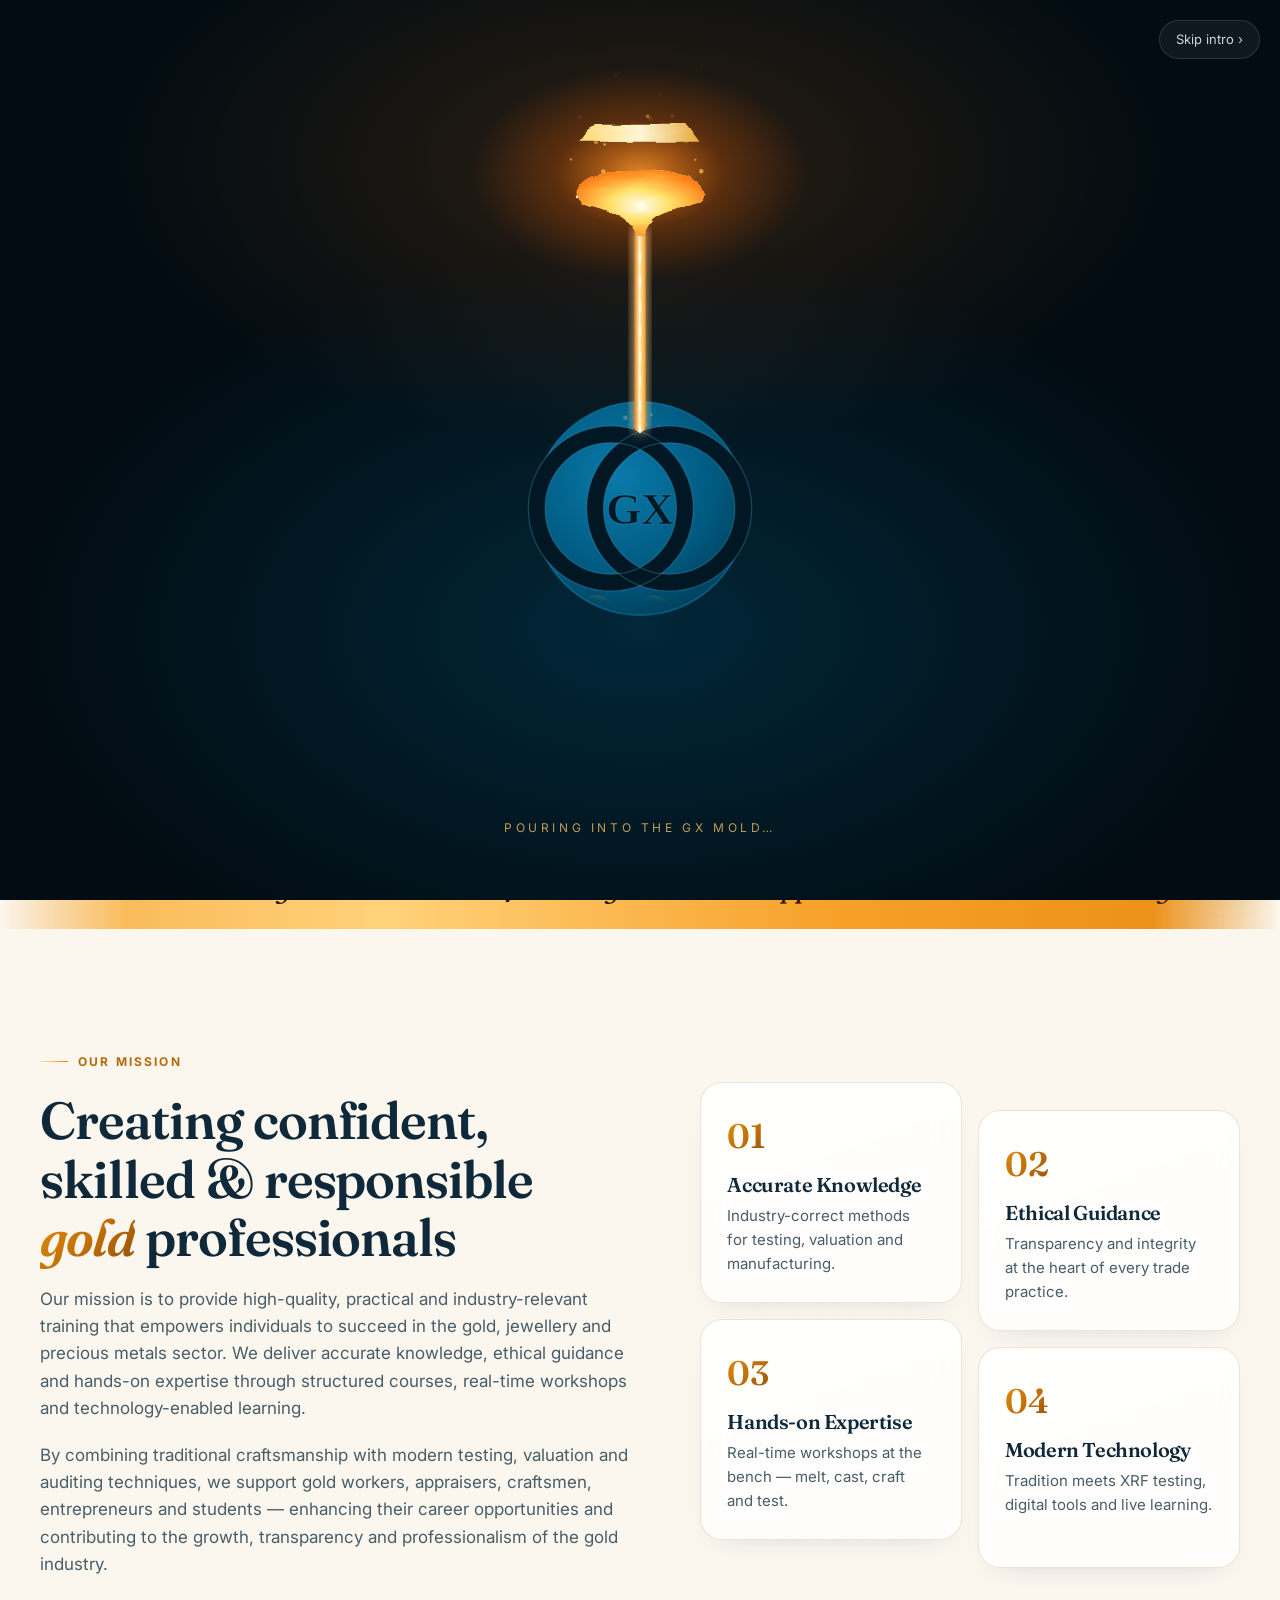
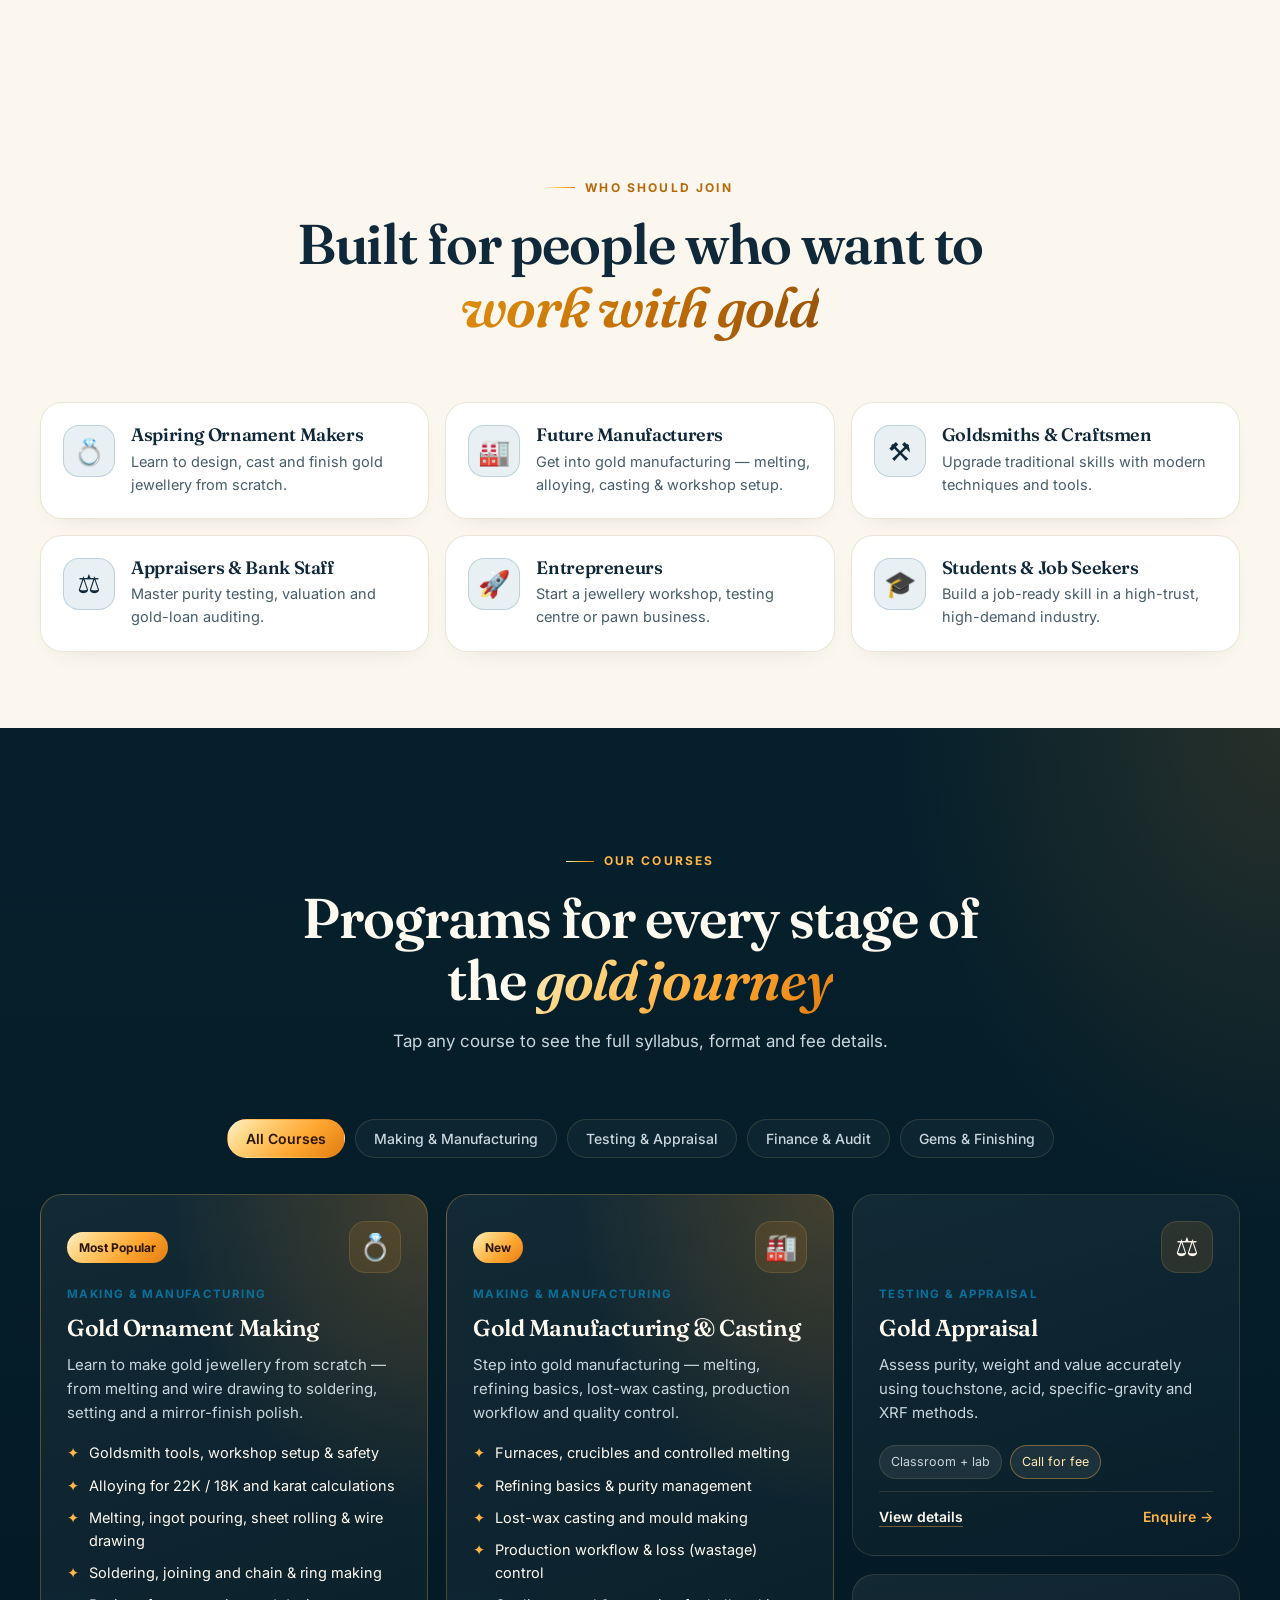
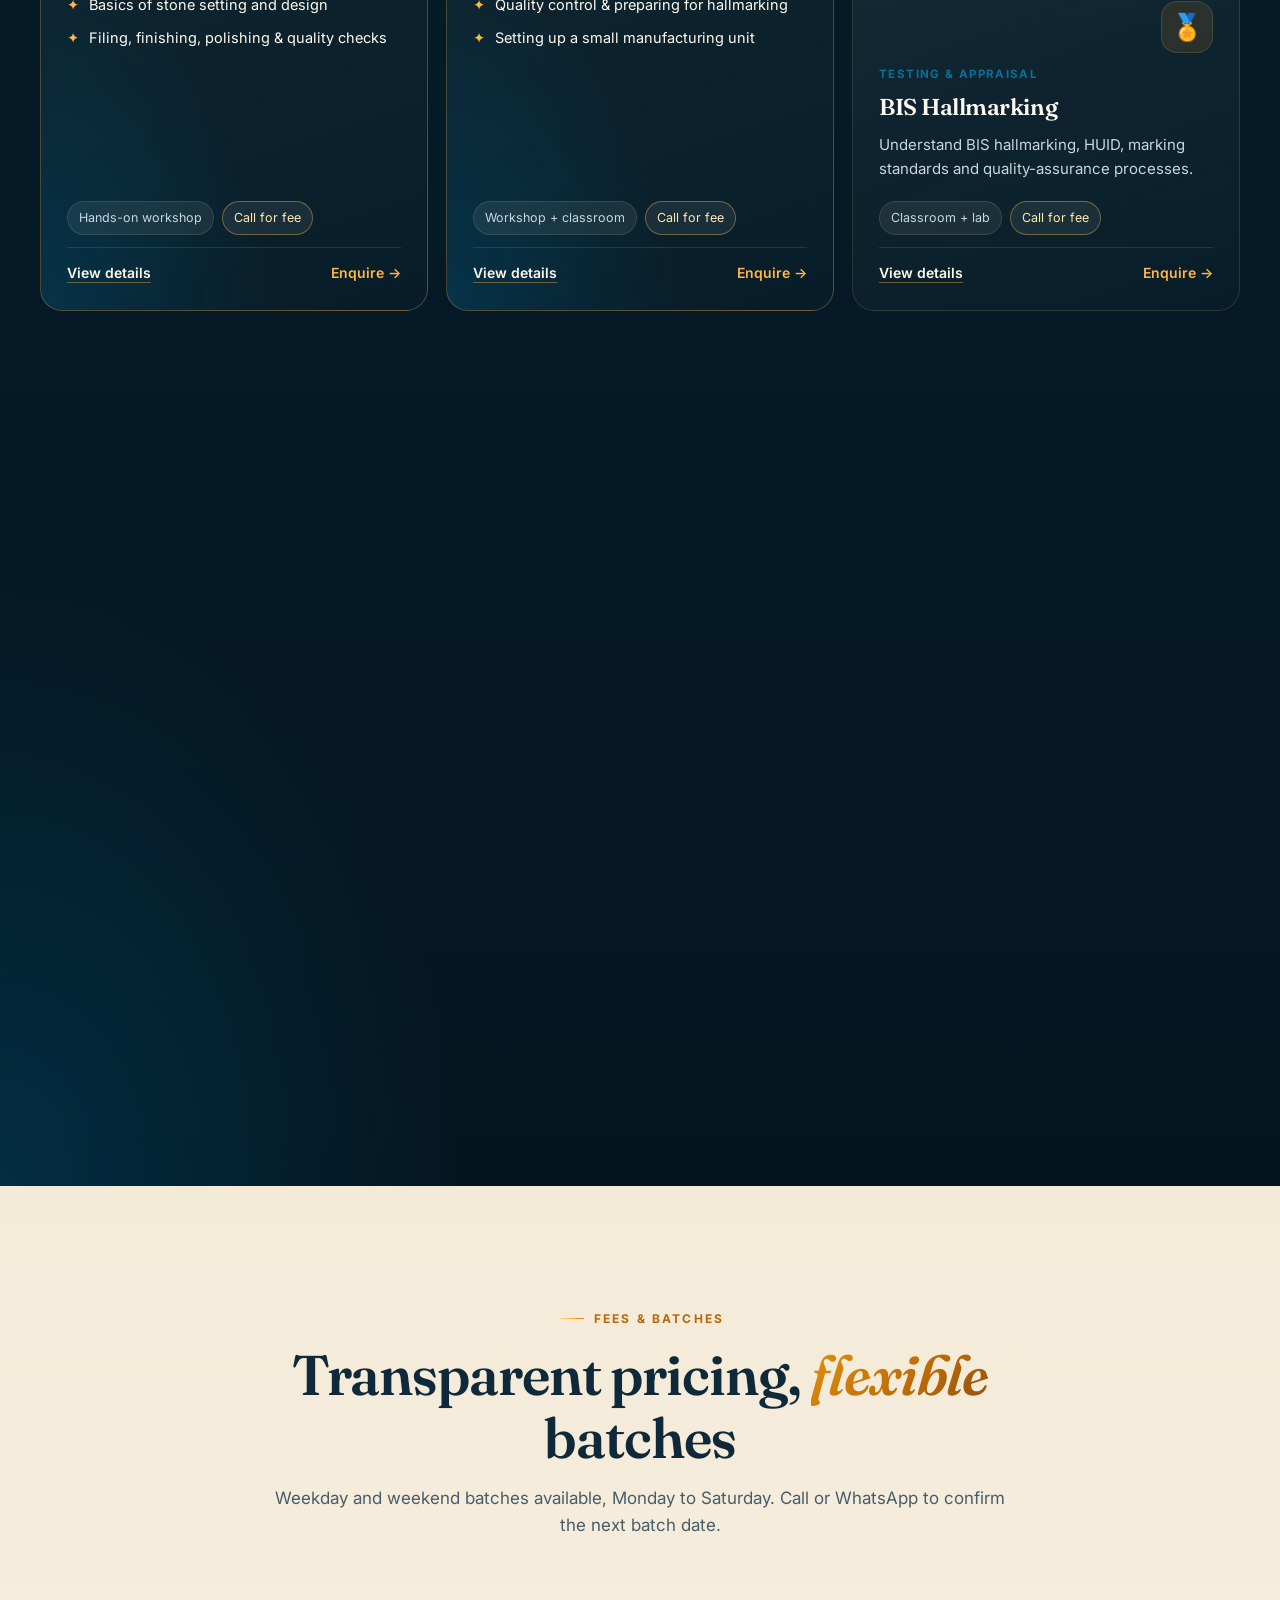
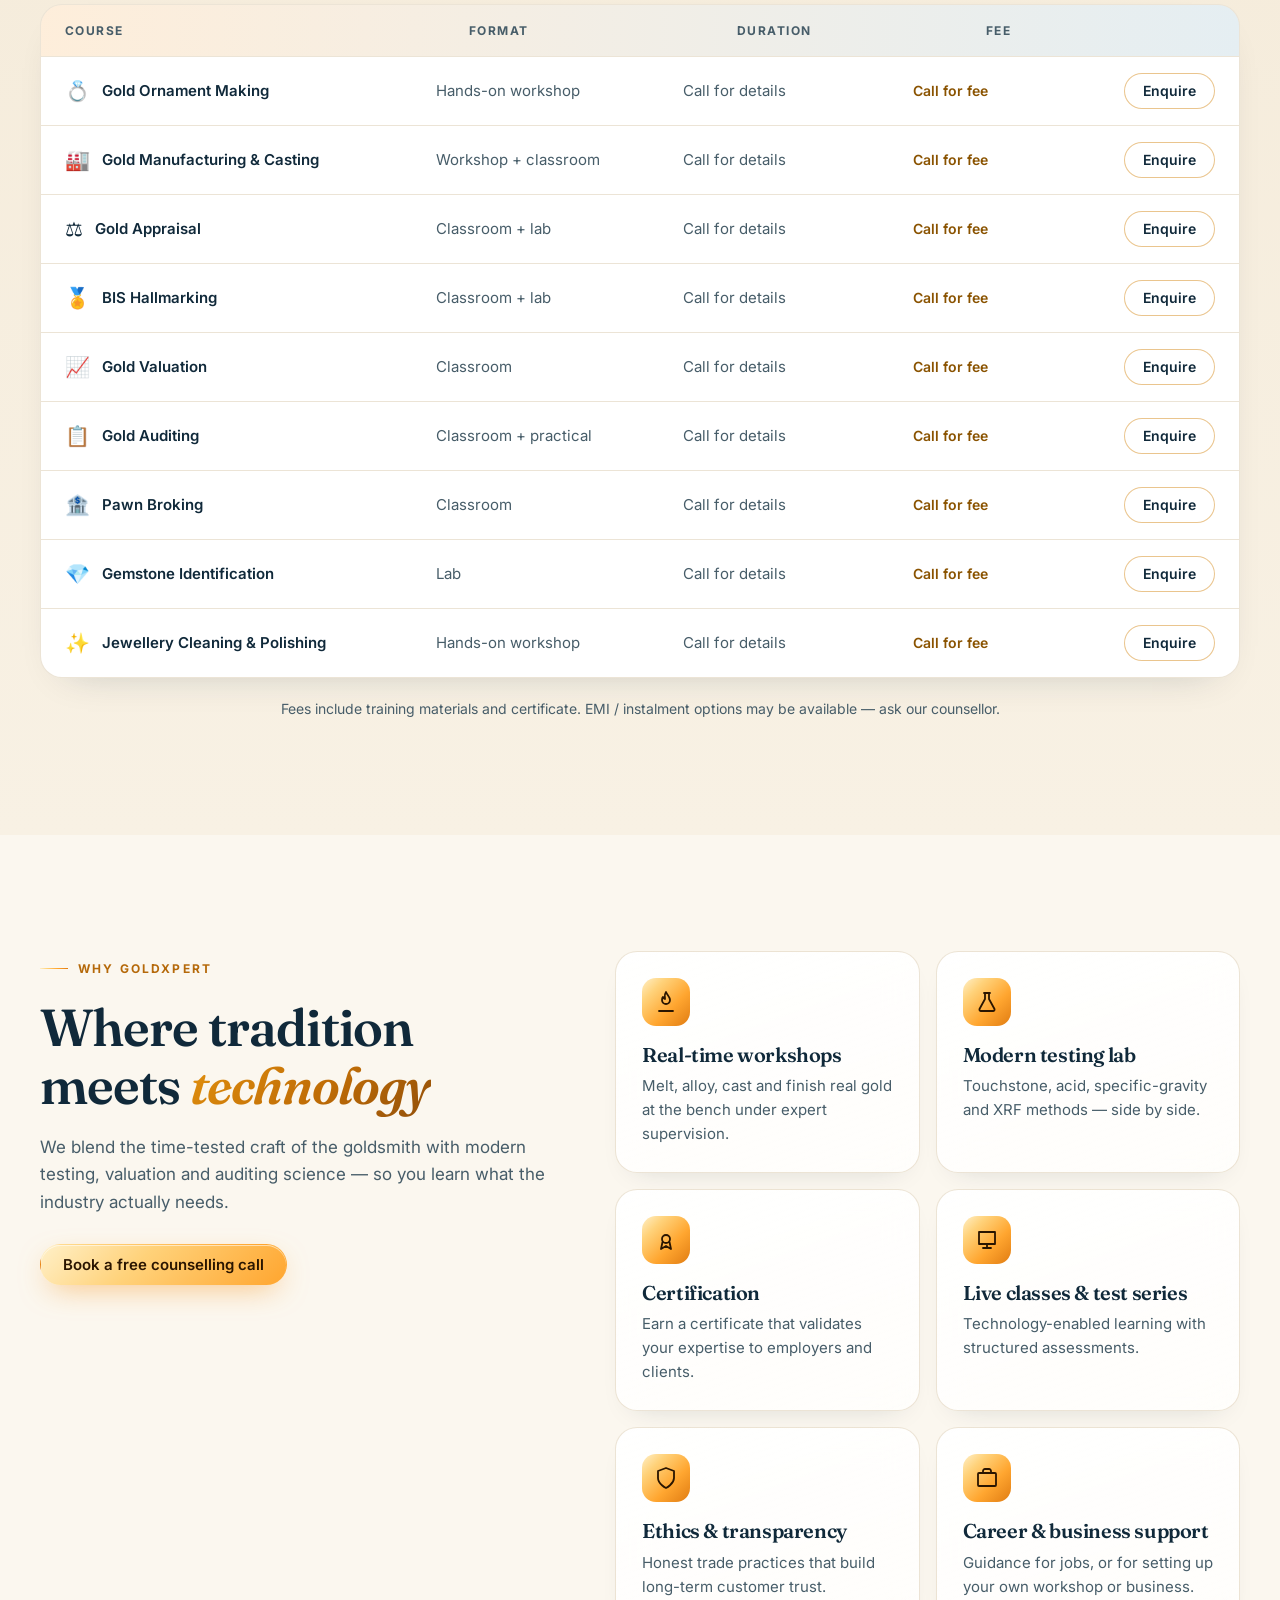
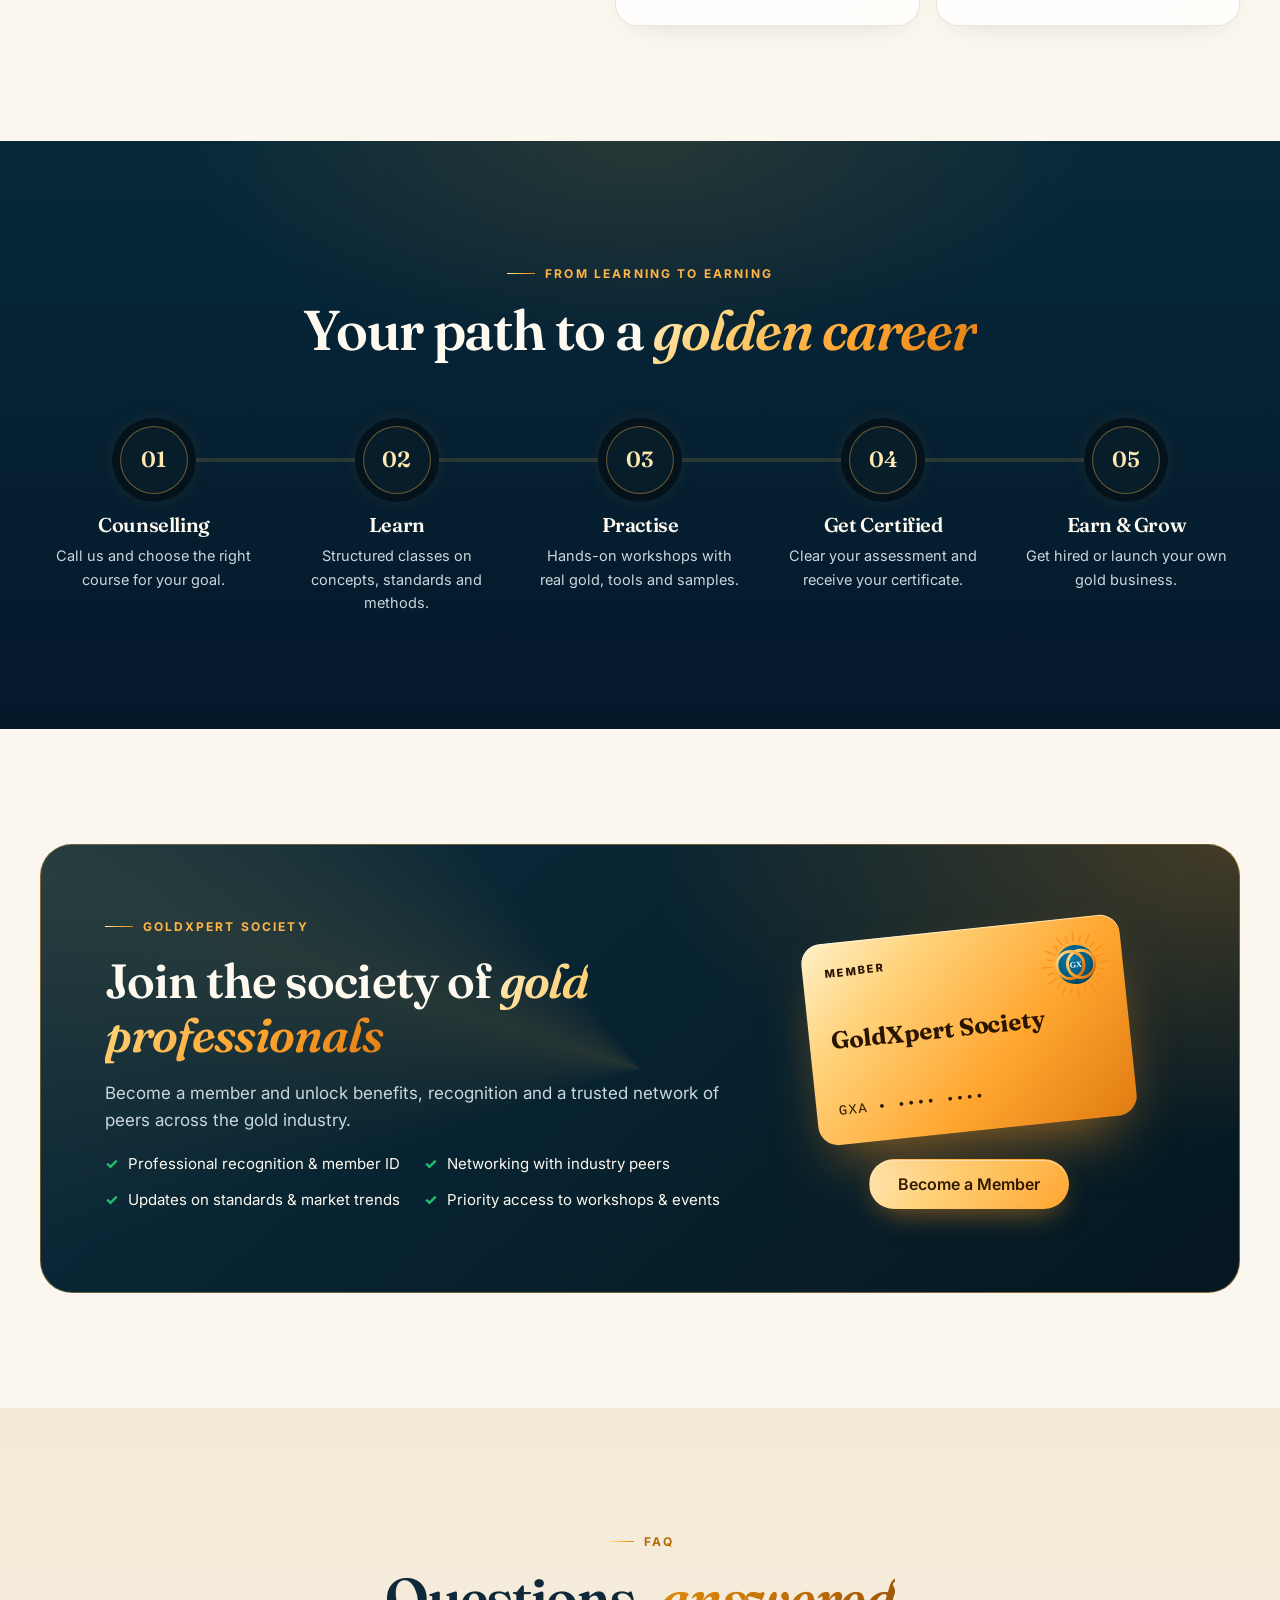
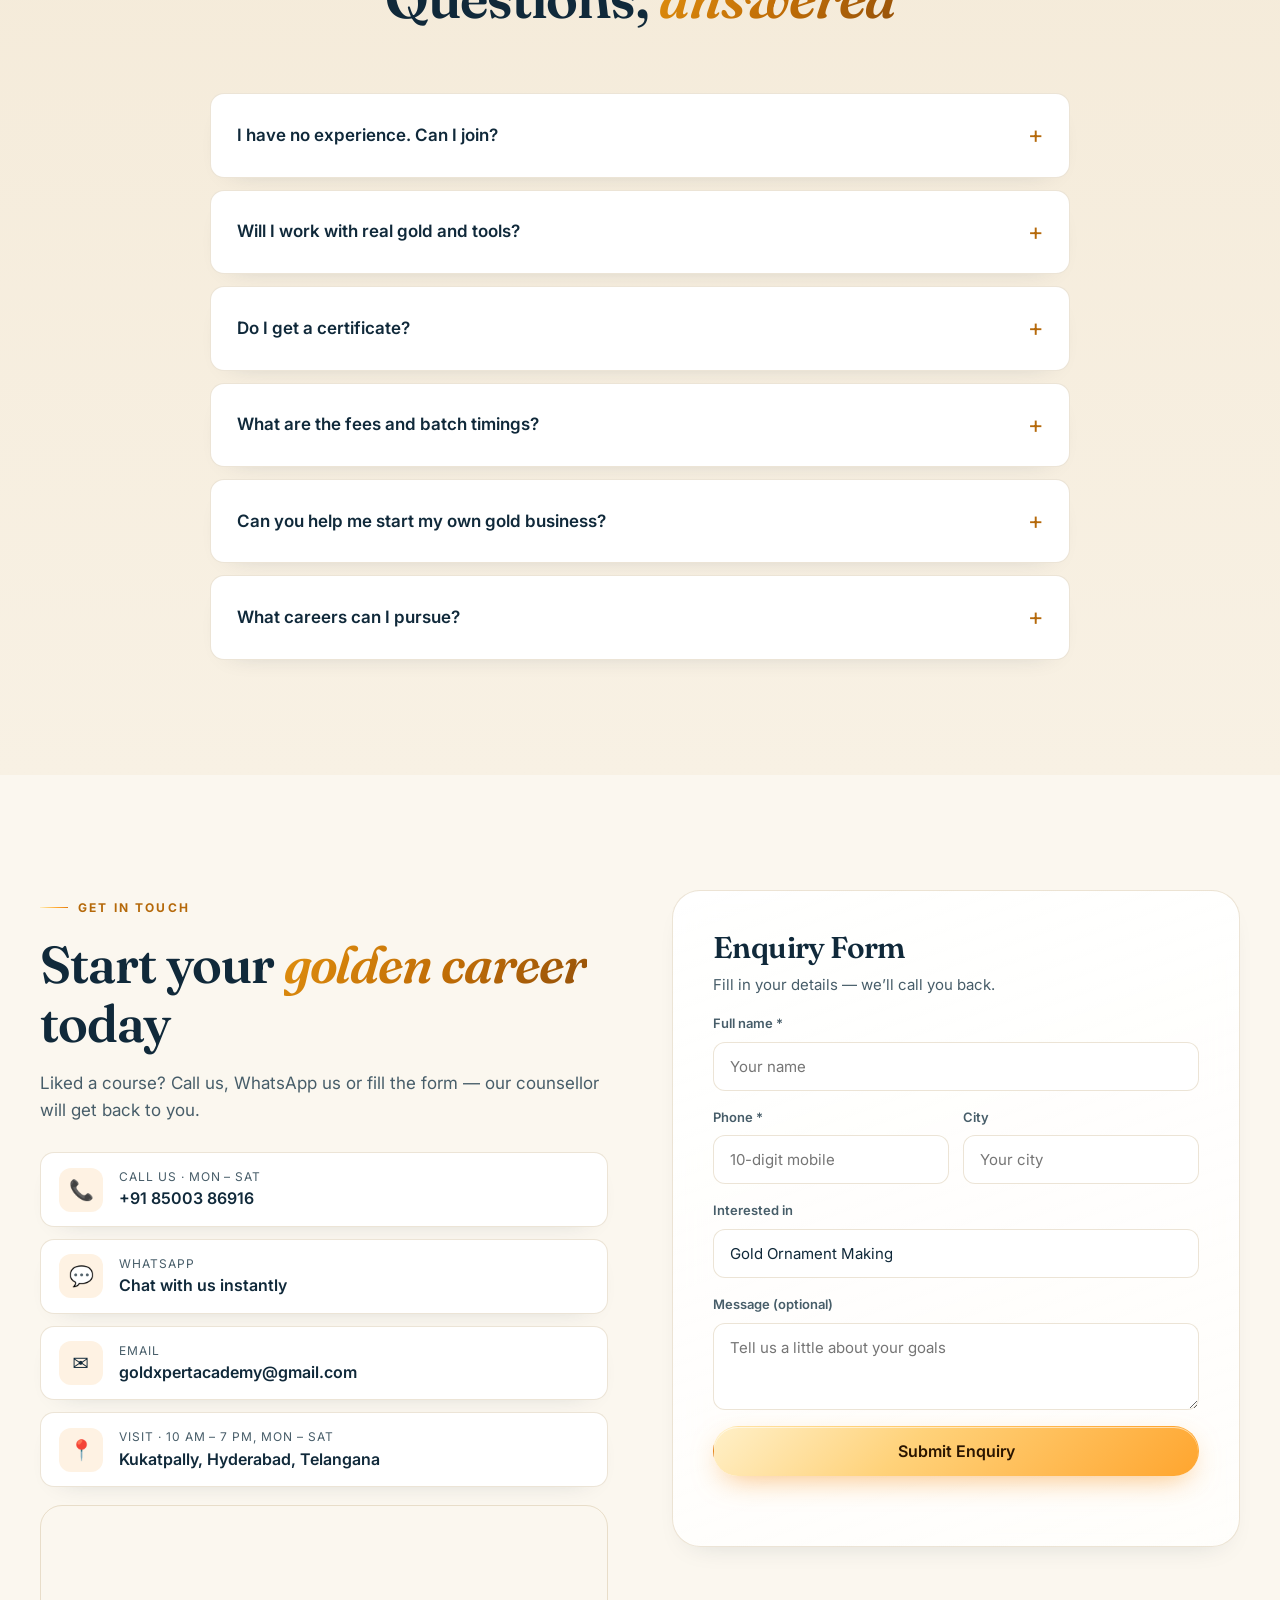
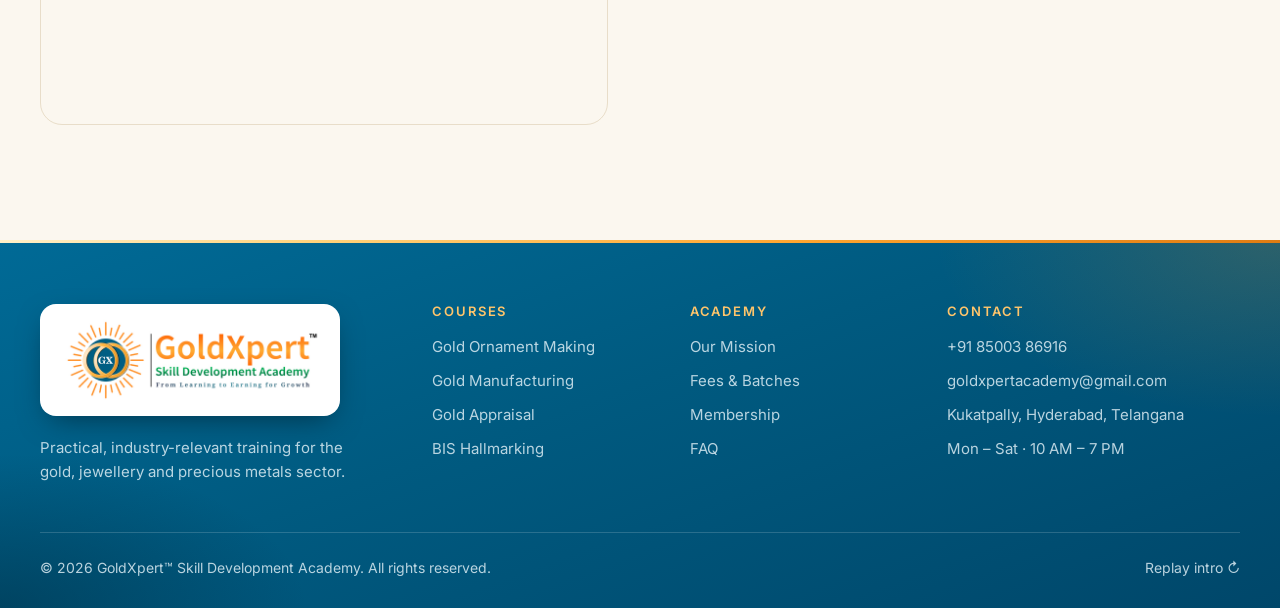
==== commit 4fbf390b: "Mix dark and light sections and use the logo teal for the footer - Light theme now alternates rich n" ====
--- a/index.html
+++ b/index.html
@@ -299,7 +299,7 @@
 
   <main>
     <!-- ===================== HERO ===================== -->
-    <section class="hero">
+    <section class="hero band band--hero">
       <div class="container hero__grid">
         <div class="hero__copy">
           <span class="pill hero-in"><span class="pill__dot"></span> Admissions open · New batches in Hyderabad</span>
@@ -406,7 +406,7 @@
     </section>
 
     <!-- ===================== COURSES ===================== -->
-    <section class="section" id="courses">
+    <section class="section band band--courses" id="courses">
       <div class="container">
         <div class="section__head reveal">
           <span class="eyebrow">Our Courses</span>
@@ -489,7 +489,7 @@
     </section>
 
     <!-- ===================== JOURNEY ===================== -->
-    <section class="section section--alt" id="journey">
+    <section class="section band band--journey" id="journey">
       <div class="container">
         <div class="section__head reveal">
           <span class="eyebrow">From Learning to Earning</span>
--- a/styles.css
+++ b/styles.css
@@ -695,7 +695,7 @@
   color-scheme: light;
 }
 /* sections that keep the dark navy look inside light mode */
-[data-theme="light"] :is(.intro, .membership, .footer) {
+[data-theme="light"] :is(.intro, .membership, .band) {
   --bg: #04131b; --bg-2: #071e2a;
   --surface: rgba(255, 255, 255, 0.035); --surface-2: rgba(255, 255, 255, 0.07);
   --border: rgba(255, 214, 140, 0.13); --border-strong: rgba(255, 181, 71, 0.4);
@@ -704,7 +704,6 @@
   --green: #1fbf6e;
   color: var(--text);
 }
-[data-theme="light"] .footer { background: linear-gradient(180deg, #072230, #04131b); border-top-color: transparent; }
 
 [data-theme="light"] .bg-glow {
   background:
@@ -743,7 +742,7 @@
 [data-theme="light"] .card--cta { background: linear-gradient(140deg, rgba(0, 90, 128, 0.12), rgba(0, 90, 128, 0.03)), #ffffff; border-color: rgba(10, 111, 154, 0.3); }
 [data-theme="light"] .card__meta span { background: var(--bg); }
 [data-theme="light"] .aud span { background: rgba(0, 90, 128, 0.09); border-color: rgba(0, 90, 128, 0.2); }
-[data-theme="light"] .section--alt { background: linear-gradient(180deg, transparent, rgba(0, 90, 128, 0.05) 15%, rgba(0, 90, 128, 0.05) 85%, transparent); }
+[data-theme="light"] .section--alt { background: linear-gradient(180deg, #f4ead8, #f8f1e4); }
 [data-theme="light"] .marquee { background: linear-gradient(90deg, rgba(247, 148, 29, 0.10), rgba(0, 90, 128, 0.07)); }
 [data-theme="light"] .fees { background: #ffffff; box-shadow: 0 16px 40px -28px rgba(16, 41, 58, 0.3); }
 [data-theme="light"] .fees__row--head { background: linear-gradient(90deg, rgba(247, 148, 29, 0.16), rgba(0, 90, 128, 0.10)); }
@@ -776,3 +775,69 @@
 html[lang="te"] .nav__links a { font-size: 13.5px; padding: 8px 8px; }
 html[lang="te"] .nav__actions .btn--sm { font-size: 13px; padding: 10px 14px; }
 html[lang="te"] .btn { white-space: normal; text-align: center; line-height: 1.3; }
+
+/* =========================================================
+   LIGHT THEME — alternating dark & light bands (premium jewellery style)
+   Hero, Courses and Journey are rich navy bands; the rest is ivory.
+   ========================================================= */
+[data-theme="light"] .band--hero {
+  background:
+    radial-gradient(60% 80% at 85% 20%, rgba(247, 148, 29, 0.22), transparent 60%),
+    radial-gradient(50% 70% at 0% 100%, rgba(0, 90, 128, 0.55), transparent 65%),
+    linear-gradient(160deg, #062a3a 0%, #04192a 55%, #031119 100%);
+}
+[data-theme="light"] .band--courses {
+  background:
+    radial-gradient(50% 40% at 100% 0%, rgba(247, 148, 29, 0.14), transparent 60%),
+    radial-gradient(60% 50% at 0% 100%, rgba(0, 90, 128, 0.35), transparent 60%),
+    linear-gradient(180deg, #05202c, #041520);
+}
+[data-theme="light"] .band--journey {
+  background:
+    radial-gradient(60% 60% at 50% 0%, rgba(247, 148, 29, 0.14), transparent 60%),
+    linear-gradient(180deg, #06293a, #04182a);
+}
+[data-theme="light"] .band .text-gold { background: var(--gold-grad); -webkit-background-clip: text; background-clip: text; color: transparent; }
+[data-theme="light"] .band :is(.hero-badge, .card) { box-shadow: none; }
+[data-theme="light"] .band .hero-badge { background: linear-gradient(160deg, rgba(10, 42, 58, 0.9), rgba(5, 23, 32, 0.85)); }
+[data-theme="light"] .band .card { background: linear-gradient(160deg, rgba(255, 255, 255, 0.06), rgba(255, 255, 255, 0.015)); }
+[data-theme="light"] .band .card--feature {
+  background:
+    radial-gradient(120% 80% at 100% 0%, rgba(247, 148, 29, 0.22), transparent 55%),
+    radial-gradient(100% 80% at 0% 100%, rgba(0, 90, 128, 0.35), transparent 60%),
+    linear-gradient(160deg, rgba(255, 255, 255, 0.06), rgba(255, 255, 255, 0.015));
+}
+[data-theme="light"] .band .card--cta { background: linear-gradient(140deg, rgba(0, 90, 128, 0.55), rgba(0, 90, 128, 0.15)); border-color: rgba(11, 133, 184, 0.4); }
+[data-theme="light"] .band .card__meta span { background: var(--surface-2); }
+[data-theme="light"] .band .step__n { background: var(--bg-2); }
+[data-theme="light"] .band .timeline__track { background: rgba(255, 181, 71, 0.14); }
+[data-theme="light"] .band .hero__emblem { filter: drop-shadow(0 20px 50px rgba(0, 0, 0, 0.5)); }
+[data-theme="light"] .band .hero__halo { opacity: 1; }
+[data-theme="light"] .band :is(.card, .hero-badge):hover {
+  box-shadow: 0 24px 44px -20px rgba(0, 0, 0, 0.7), 0 12px 32px -14px rgba(247, 148, 29, 0.4);
+}
+/* the strip of course names becomes a polished gold ribbon between the dark hero and the ivory sections */
+[data-theme="light"] .marquee {
+  background: linear-gradient(90deg, #f7b04a, #ffd27a 30%, #f7a12a 65%, #e88a12);
+  border-color: transparent; color: #2a1500;
+  box-shadow: 0 10px 30px -18px rgba(214, 140, 30, 0.8);
+}
+[data-theme="light"] .marquee__track i { color: #005a80; }
+
+/* =========================================================
+   FOOTER — logo teal-blue in every theme
+   ========================================================= */
+.footer {
+  --text: #ffffff;
+  --muted: rgba(226, 240, 247, 0.82);
+  --gold-2: #ffc56b;
+  --border: rgba(255, 255, 255, 0.16);
+  position: relative; color: var(--text); border-top: 0;
+  background:
+    radial-gradient(45% 80% at 100% 0%, rgba(247, 148, 29, 0.18), transparent 60%),
+    radial-gradient(40% 70% at 0% 100%, rgba(0, 40, 60, 0.45), transparent 60%),
+    linear-gradient(160deg, #006a96 0%, #005a80 45%, #00476a 100%);
+}
+.footer::before { content: ""; position: absolute; left: 0; right: 0; top: 0; height: 3px; background: var(--gold-grad); }
+.footer__grid a:hover { color: #ffd27a; }
+.footer .linklike:hover { color: #ffd27a; }
